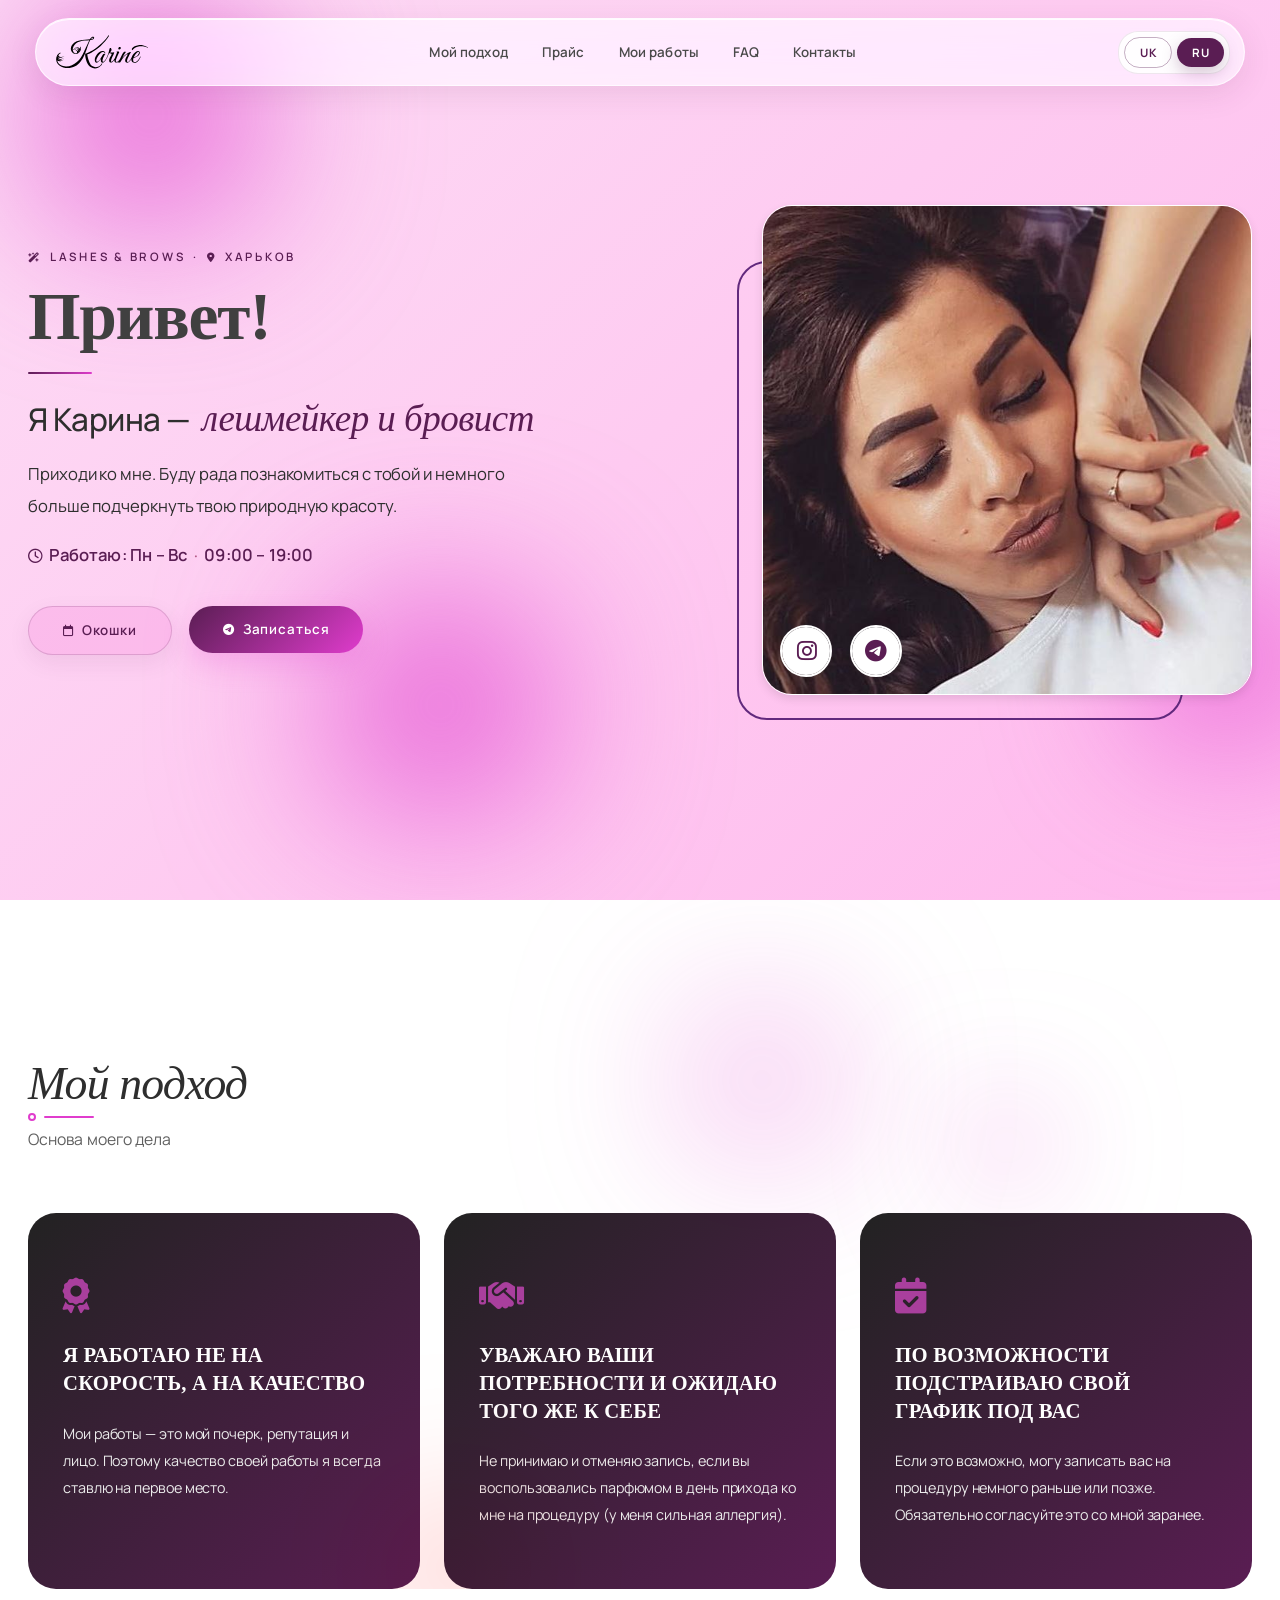
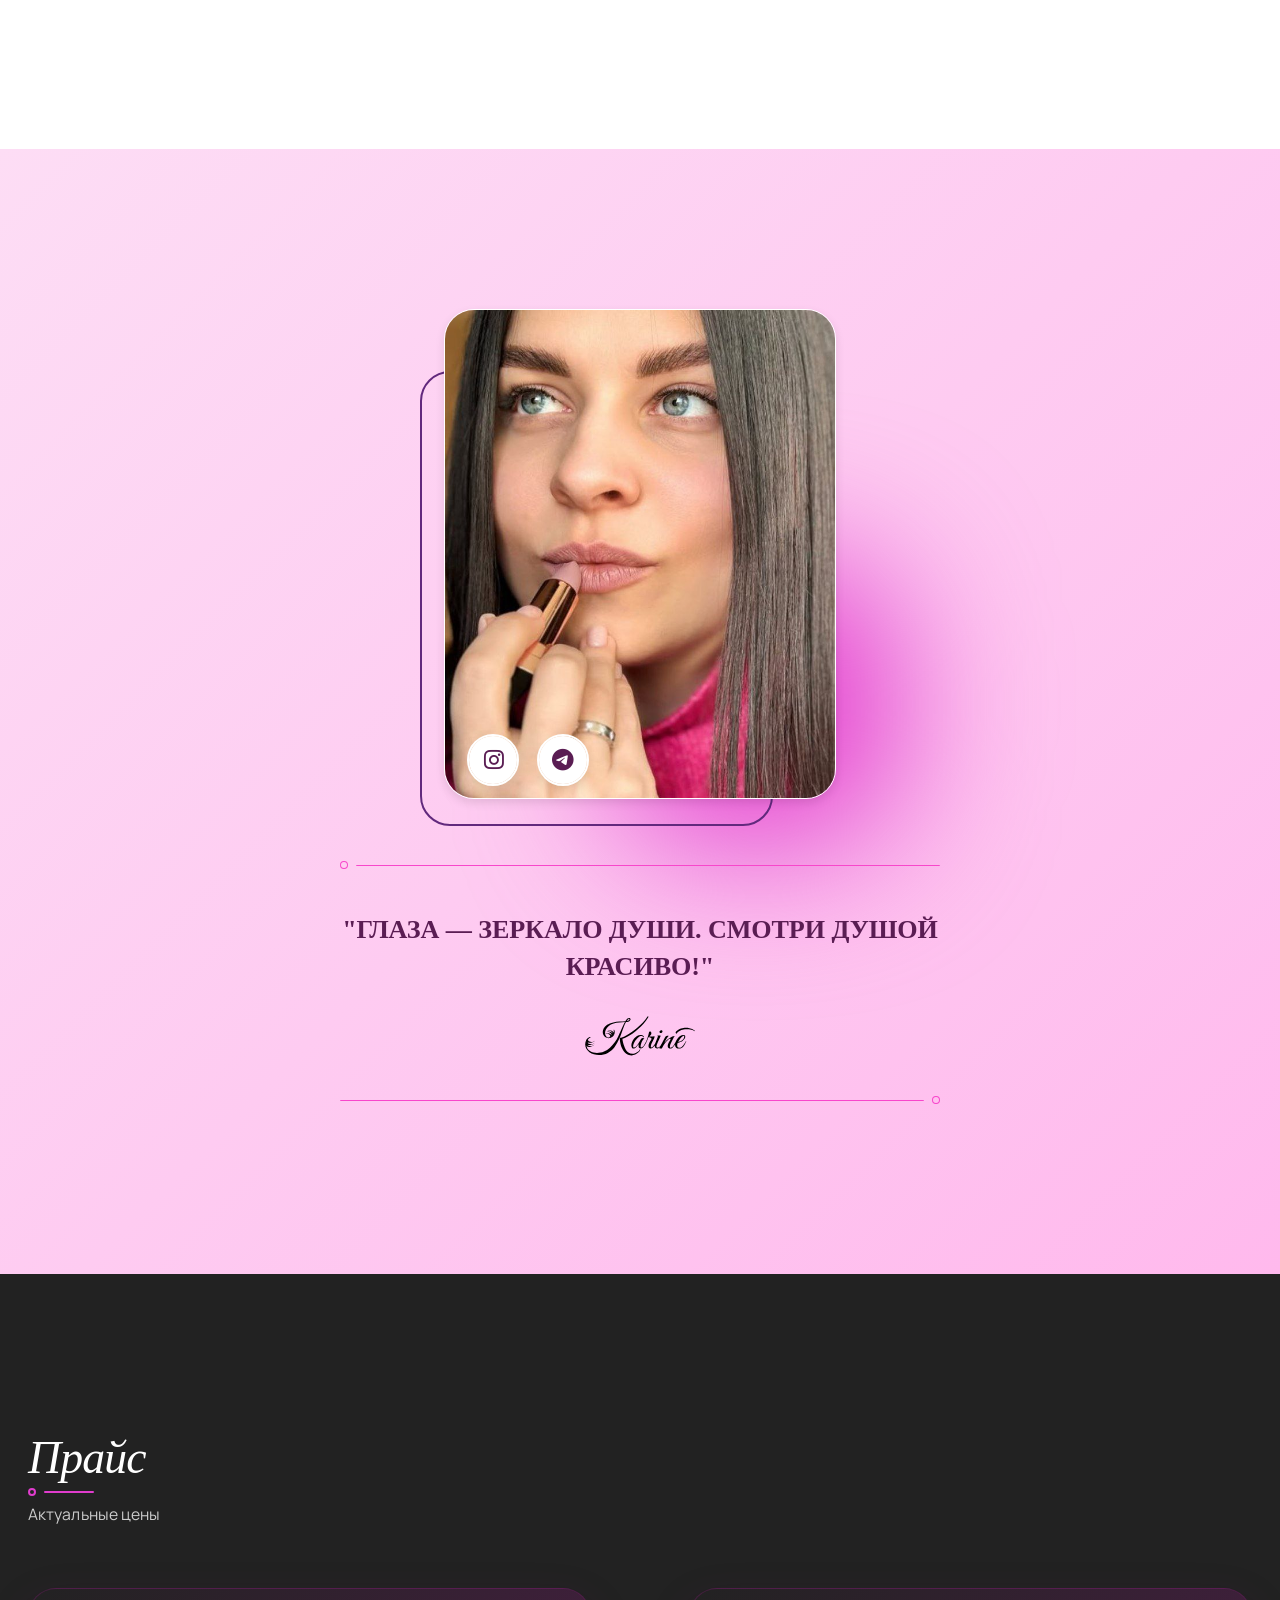
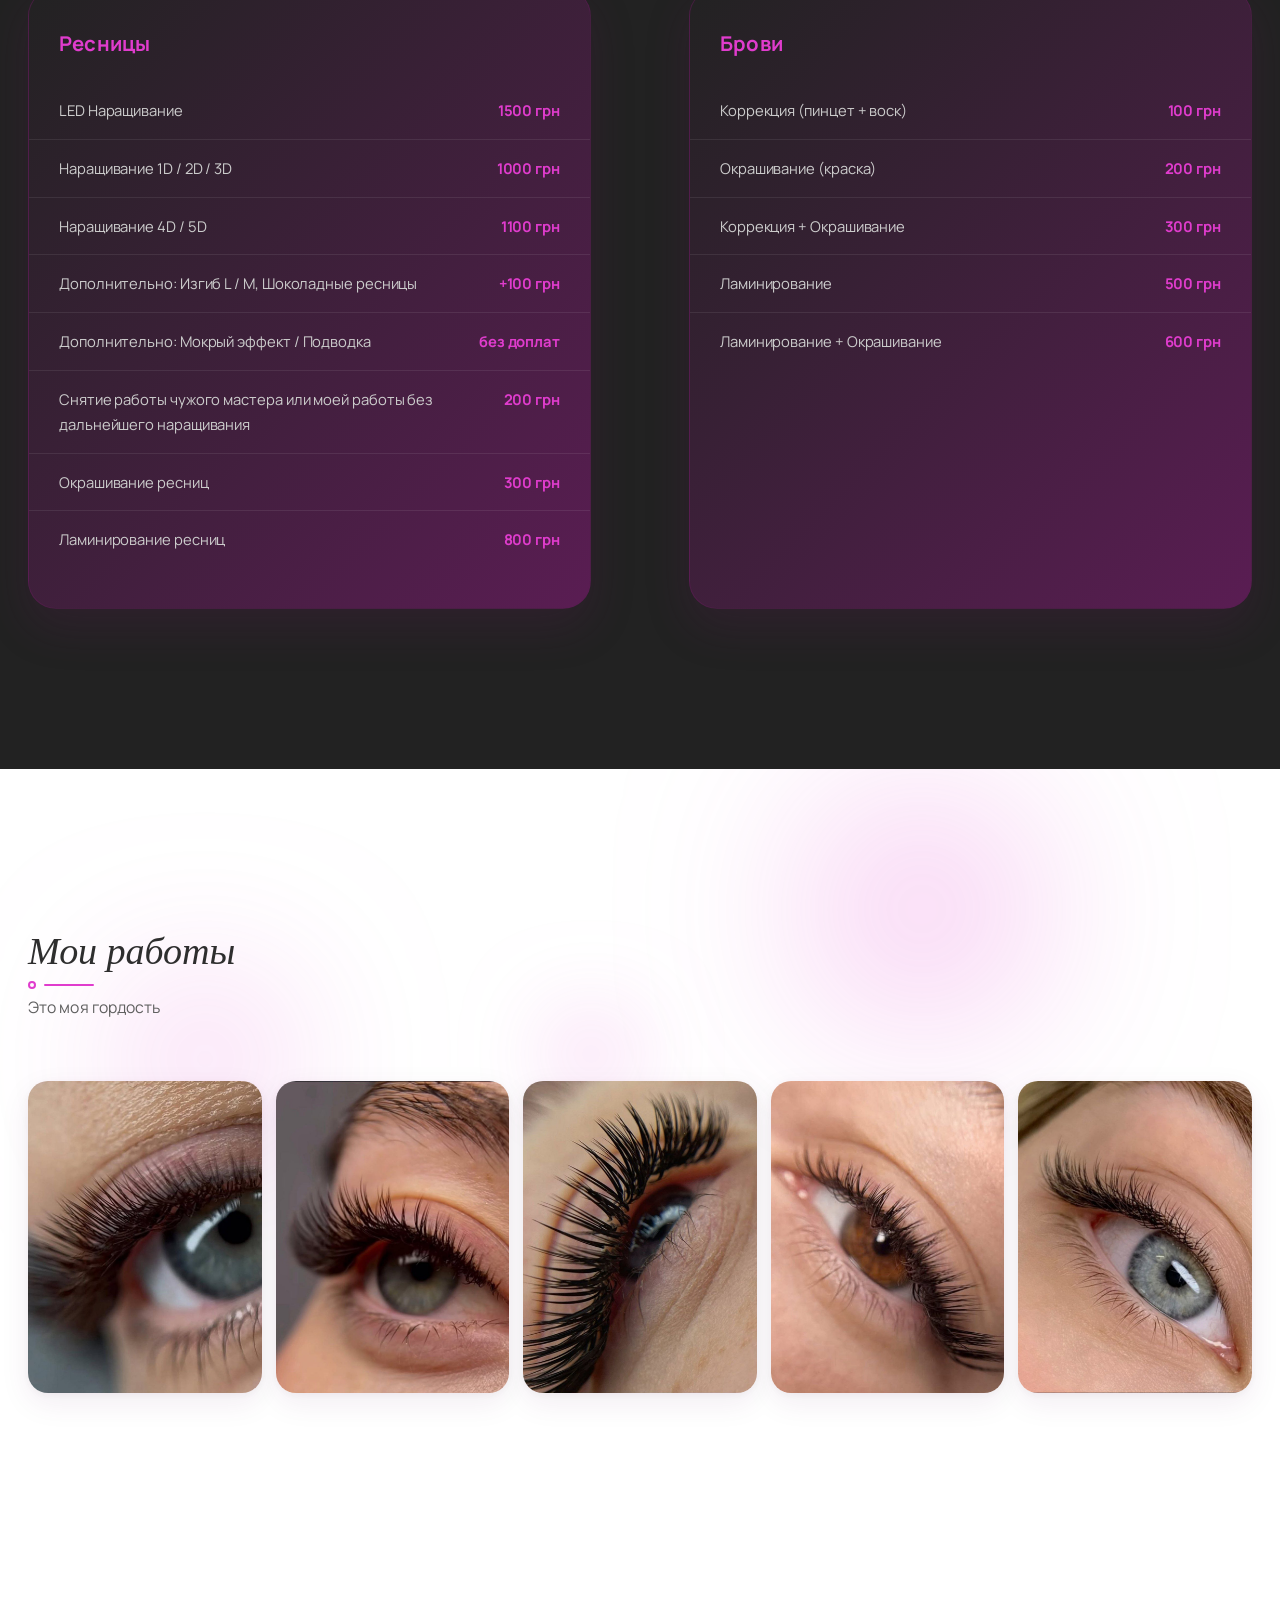
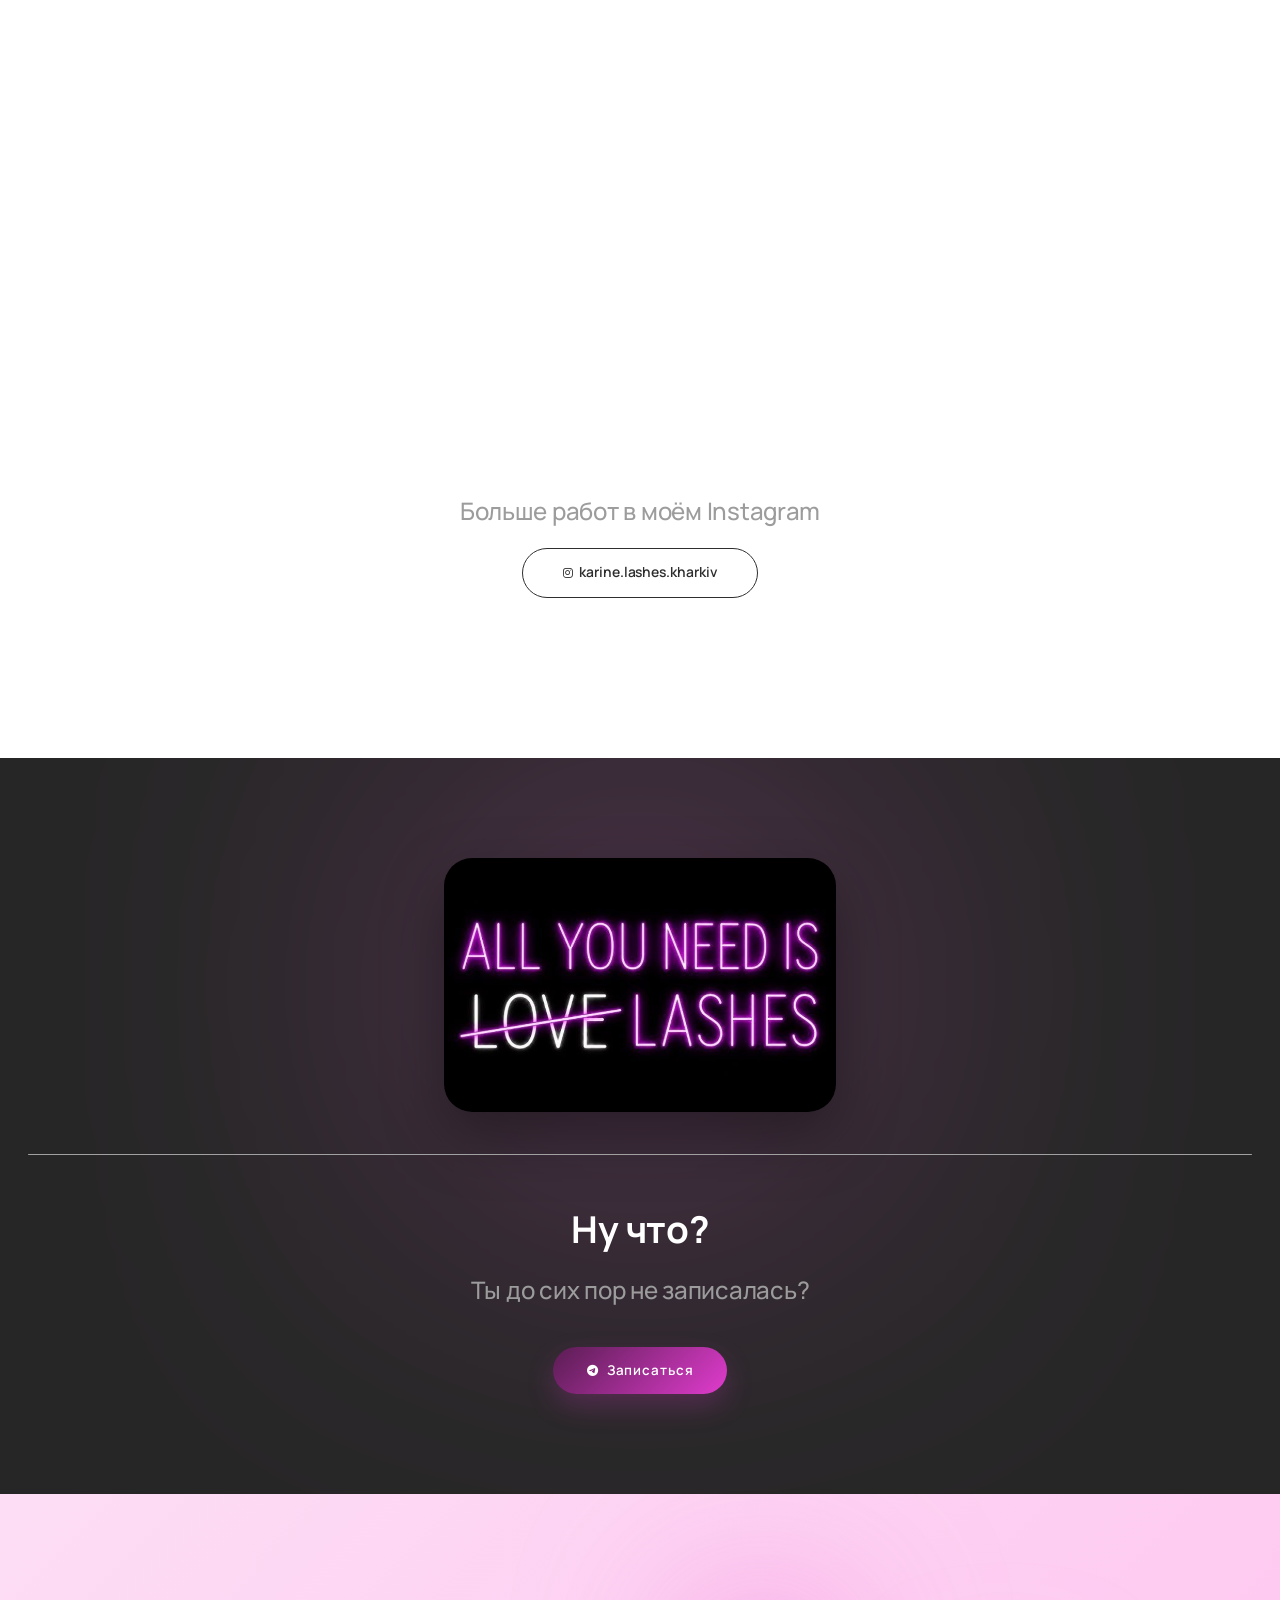
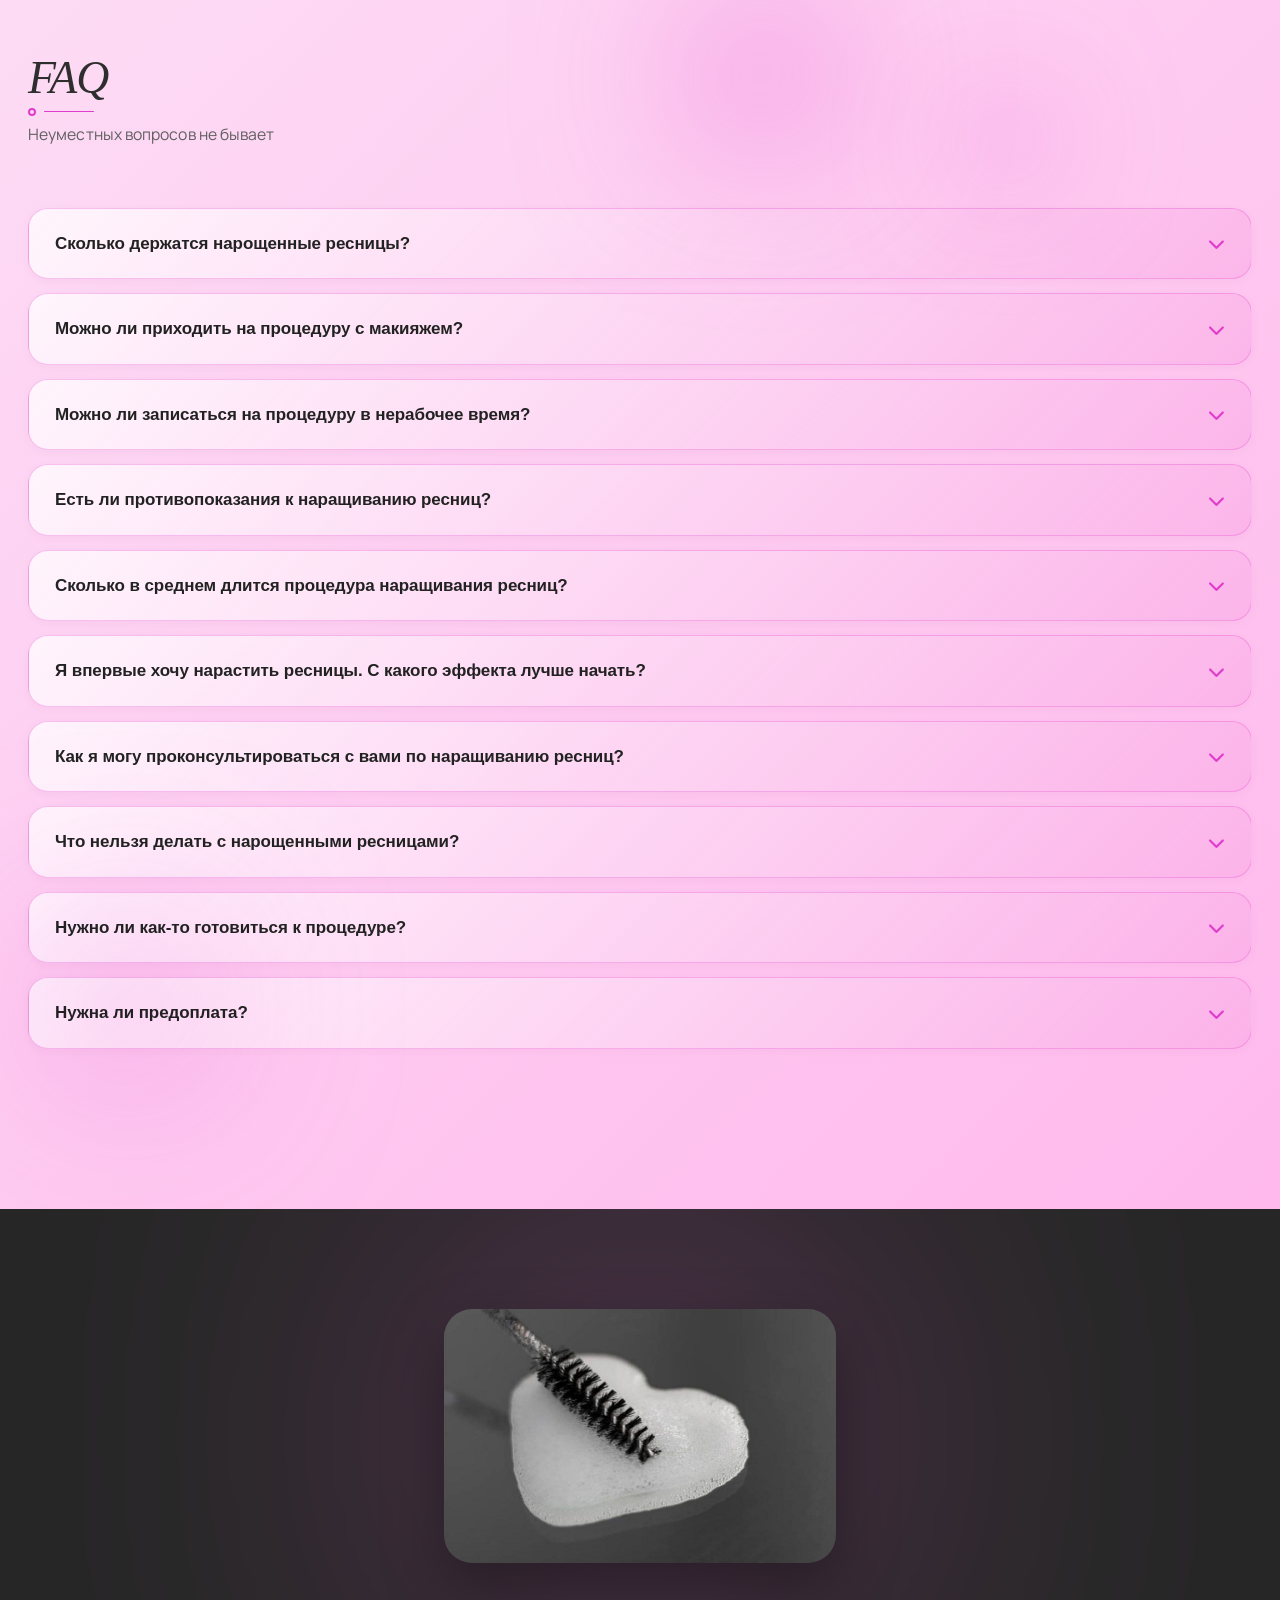
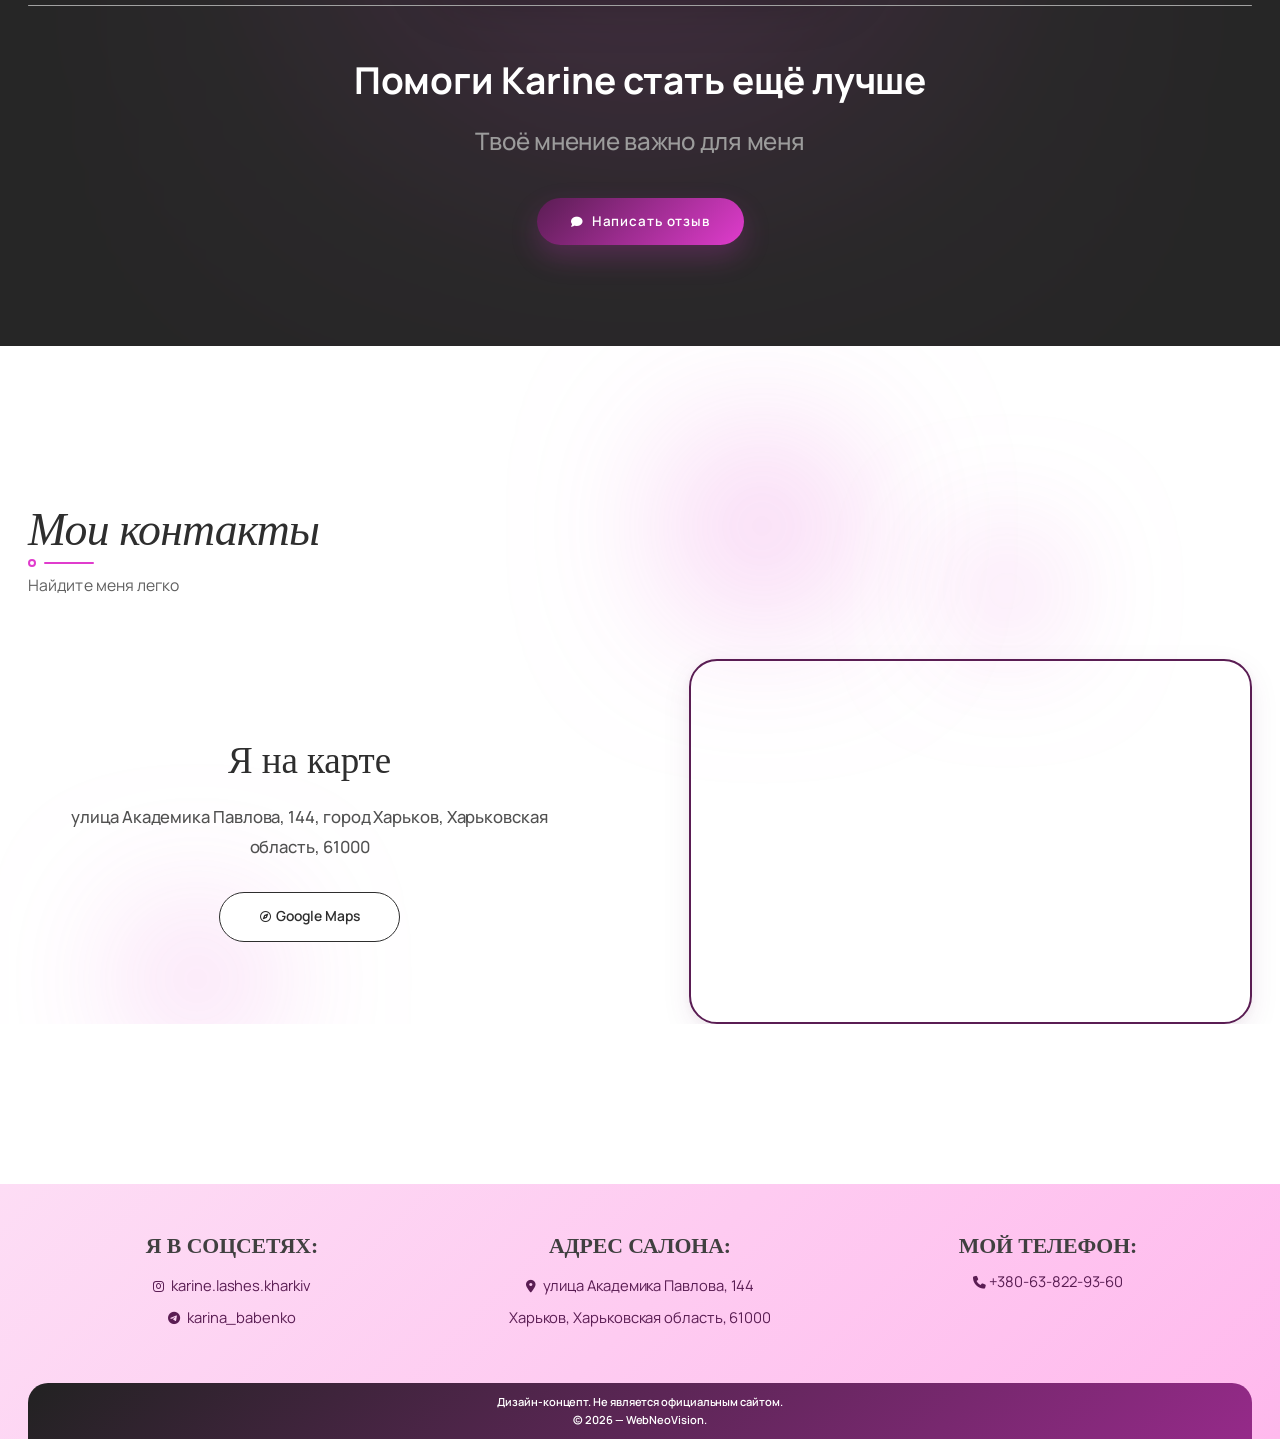
==== index-ru.html @ 15cc05fe "Initial commit" ====
<!DOCTYPE html>
<html lang="ru">
<head>
    <meta charset="utf-8">
    <meta name="viewport" content="width=device-width, initial-scale=1">
    <link rel="stylesheet" type="text/css" href="css/header.css">
    <link rel="stylesheet" type="text/css" href="css/main.css">
    <link rel="stylesheet" type="text/css" href="css/modern.css">
    <link rel="stylesheet" type="text/css" href="https://cdnjs.cloudflare.com/ajax/libs/font-awesome/6.2.1/css/all.min.css">
    <link rel="preconnect" href="https://fonts.googleapis.com">
    <link rel="preconnect" href="https://fonts.gstatic.com" crossorigin>
    <link href="https://fonts.googleapis.com/css2?family=Manrope:wght@200;300;400;500;600;700;800&display=swap" rel="stylesheet">
    <title>Карина | Наращивание ресниц и бровей в г. Харьков</title>
    <style>
        body { opacity: 0; transition: opacity 0.25s ease; }
        body.ready { opacity: 1; }
    </style>
</head>
<body id="top">

    <header class="site-header">
        <div class="site-header__inner">
            <div class="site-header__logo">
                <a href="#top" aria-label="Карина"><img src="img/KarineProz.svg" alt="Karine logo"></a>
            </div>
            <ul class="site-nav">
                <li><a href="#features">Мой подход</a></li>
                <li><a href="#price">Прайс</a></li>
                <li><a href="#works">Мои работы</a></li>
                <li><a href="#faq">FAQ</a></li>
                <li><a href="#contacts">Контакты</a></li>
            </ul>
            <div class="site-header__right">
                <div class="site-lang">
                    <a href="index.html">UK</a>
                    <a href="index-ru.html" class="is-active">RU</a>
                </div>
                <button class="site-burger" aria-label="Меню" aria-expanded="false">
                    <span></span><span></span><span></span>
                </button>
            </div>
        </div>
    </header>

    <nav class="site-drawer" aria-label="Mobile navigation">
    <ul>
        <li><a href="#features">Мой подход</a></li>
        <li><a href="#price">Прайс</a></li>
        <li><a href="#works">Мои работы</a></li>
        <li><a href="#faq">FAQ</a></li>
        <li><a href="#contacts">Контакты</a></li>
    </ul>

    <div class="site-drawer-divider"></div>

    <div class="site-drawer-socials">
        <a href="https://www.instagram.com/karine.lashes.kharkiv/" target="_blank" rel="noopener noreferrer" aria-label="Instagram">
            <i class="fa-brands fa-instagram"></i>
        </a>
        <a href="https://t.me/Vlad_sib" target="_blank" rel="noopener noreferrer" aria-label="Telegram">
            <i class="fa-brands fa-telegram"></i>
        </a>
        <a href="tel:+380638229360" class="footer__phone">
            <i class="fa-solid fa-phone"></i>
        </a>
    </div>
    </nav>

    <div class="site-lang site-lang--drawer">
        <a href="index.html">UK</a>
        <a href="index-ru.html" class="is-active">RU</a>
    </div>

    <section class="intro">
        <div class="container">
            <div class="intro_wrapper reveal">
                <div class="intro_text">
                    <div class="subtitle_badge"></div>
                    <p class="intro_subtitle_parameters"><i class="fa-solid fa-wand-magic-sparkles"></i>Lashes & Brows <span>·</span><i class="fa-solid fa-location-dot"></i> Харьков</p>
                    <h1 class="intro_title_header">Привет!</h1>
                    <div class="hr1_title"></div>
                    <h1 class="intro_title">Я Карина — &nbsp;<span class="profession">лешмейкер и бровист</span></h1>
                    <p class="intro_subtitle">Приходи ко мне. Буду рада познакомиться с тобой и немного больше подчеркнуть твою природную красоту.</p>
                    <p class="intro_subtitle_details"><i class="fa-regular fa-clock"></i> Работаю: Пн – Вс &nbsp;<span>·</span>&nbsp; 09:00 – 19:00</p>
                    <a class="button-windows reveal" href="https://t.me/karine_lashes_kh"><i class="fa-regular fa-calendar"></i> Окошки</a>
                    <a class="button reveal" href="https://t.me/Vlad_sib"><i class="fa-brands fa-telegram"></i> Записаться</a>
                    <div class="subtitle_badge"></div>
                </div>
                <div class="intro_image">
                    <img class="lorry" src="img/portrait.jpg" alt="karine">
                    <a href="https://www.instagram.com/karine.lashes.kharkiv/" class="lightning-badge1" target="_blank" rel="noopener noreferrer" aria-label="Instagram"><i class="fa-brands fa-instagram"></i></a>
                    <a href="https://t.me/Vlad_sib" class="lightning-badge2" target="_blank" rel="noopener noreferrer" aria-label="Telegram"><i class="fa-brands fa-telegram"></i></a>
                </div>
            </div>
        </div>
    </section>

    <section class="intro2" id="features">
        <div class="container">
            <h1 class="my_features">Мой подход</h1>
            <div class="hr_wr"><i class="square-outline"></i><div class="hr1_usual"></div></div>
            <h2 class="my_features_sub">Основа моего дела</h2>
            <div class="features">
                <div class="features__item reveal"><i class="fa-solid fa-award features__icon"></i><h4 class="features__title">Я работаю не на скорость, а на качество</h4><div class="features__text">Мои работы — это мой почерк, репутация и лицо. Поэтому качество своей работы я всегда ставлю на первое место.</div></div>
                <div class="features__item reveal"><i class="fa-solid fa-handshake features__icon"></i><h4 class="features__title">Уважаю ваши потребности и ожидаю того же к себе</h4><div class="features__text">Не принимаю и отменяю запись, если вы воспользовались парфюмом в день прихода ко мне на процедуру (у меня сильная аллергия).</div></div>
                <div class="features__item reveal"><i class="fa-solid fa-calendar-check features__icon"></i><h4 class="features__title">По возможности подстраиваю свой график под вас</h4><div class="features__text">Если это возможно, могу записать вас на процедуру немного раньше или позже. Обязательно согласуйте это со мной заранее.</div></div>
            </div>
        </div>
    </section>

    <section class="marquee-section">
        <div class="container">
            <div class="marquee__author__photo reveal">
                <img src="img/karine2.jpg" alt="karine">
                <a href="https://www.instagram.com/karine.lashes.kharkiv/" class="lightning-badge1" target="_blank" rel="noopener noreferrer" aria-label="Instagram"><i class="fa-brands fa-instagram"></i></a>
                <a href="https://t.me/Vlad_sib" class="lightning-badge2" target="_blank" rel="noopener noreferrer" aria-label="Telegram"><i class="fa-brands fa-telegram"></i></a>
            </div>
        </div>
        <div class="marque-container reveal">
            <div class="hr_wr"><i class="marquee__square-outline"></i><div class="hr1"></div></div>
            <div class="marquee">
                <div class="marquee__text" id="marqueeText">"Глаза — зеркало души. Смотри душой красиво!"</div>
                <div class="marquee__author"><img src="img/KarineProz.svg" alt="logo"></div>
            </div>
            <div class="hr_wr"><div class="hr2"></div><i class="marquee__square-outline"></i></div>
        </div>
    </section>

    <section class="price" id="price">
        <div class="container">
            <h1 class="section-title">Прайс</h1>
            <div class="hr_wr"><i class="square-outline"></i><div class="hr1_usual"></div></div>
            <h2 class="my_features_sub_price">Актуальные цены</h2>
            <div class="price__category_wr">
                <div class="price__category_lashes reveal">
                    <h3 class="price__category-title">Ресницы</h3>
                    <ul class="price__list">
                        <li><span>LED Наращивание</span><span>1500 грн</span></li>
                        <li><span>Наращивание 1D / 2D / 3D</span><span>1000 грн</span></li>
                        <li><span>Наращивание 4D / 5D</span><span>1100 грн</span></li>
                        <li><span>Дополнительно: Изгиб L / M, Шоколадные ресницы</span><span>+100 грн</span></li>
                        <li><span>Дополнительно: Мокрый эффект / Подводка</span><span>без доплат</span></li>
                        <li><span>Снятие работы чужого мастера или моей работы без дальнейшего наращивания</span><span>200 грн</span></li>
                        <li><span>Окрашивание ресниц</span><span>300 грн</span></li>
                        <li><span>Ламинирование ресниц</span><span>800 грн</span></li>
                    </ul>
                </div>
                <div class="price__category_brows reveal">
                    <h3 class="price__category-title">Брови</h3>
                    <ul class="price__list">
                        <li><span>Коррекция (пинцет + воск)</span><span>100 грн</span></li>
                        <li><span>Окрашивание (краска)</span><span>200 грн</span></li>
                        <li><span>Коррекция + Окрашивание</span><span>300 грн</span></li>
                        <li><span>Ламинирование</span><span>500 грн</span></li>
                        <li><span>Ламинирование + Окрашивание</span><span>600 грн</span></li>
                    </ul>
                </div>
            </div>
        </div>
    </section>

    <div class="works" id="works">
        <div class="container">
            <h1 class="my_works">Мои работы</h1>
            <div class="hr_wr"><i class="square-outline"></i><div class="hr1_usual"></div></div>
            <h2 class="my_features_sub">Это моя гордость</h2>
            <div class="works__grid">
                <div class="works__item reveal"><img class="works__photo" src="img/work1.jpg" alt="work"><div class="works__content"><div class="works__title">Шоколадные ресницы</div><div class="sep"></div><div class="works__text">изгиб L</div></div></div>
                <div class="works__item reveal"><img class="works__photo" src="img/work2.jpg" alt="work"><div class="works__content"><div class="works__title">Мокрый эффект</div><div class="sep"></div><div class="works__text">изгиб С</div></div></div>
                <div class="works__item reveal"><img class="works__photo" src="img/work3.jpg" alt="work"><div class="works__content"><div class="works__title">Мокрый эффект</div><div class="sep"></div><div class="works__text">изгиб С</div></div></div>
                <div class="works__item reveal"><img class="works__photo" src="img/work4.jpg" alt="work"><div class="works__content"><div class="works__title">Мокрый эффект</div><div class="sep"></div><div class="works__text">3D, изгиб M</div></div></div>
                <div class="works__item reveal"><img class="works__photo" src="img/work5.jpg" alt="work"><div class="works__content"><div class="works__title">Классические ресницы</div><div class="sep"></div><div class="works__text">3D</div></div></div>
                <div class="works__item reveal"><img class="works__photo" src="img/work6.jpg" alt="work"><div class="works__content"><div class="works__title">Эффект лисички</div><div class="sep"></div><div class="works__text">3D, изгиб С</div></div></div>
                <div class="works__item reveal"><img class="works__photo" src="img/work7.jpg" alt="work"><div class="works__content"><div class="works__title">Ламинированные ресницы</div></div></div>
                <div class="works__item reveal"><img class="works__photo" src="img/work8.jpg" alt="work"><div class="works__content"><div class="works__title">Эффект лисички</div></div></div>
                <div class="works__item reveal"><img class="works__photo" src="img/work9.jpg" alt="work"><div class="works__content"><div class="works__title">Мокрый эффект</div><div class="sep"></div><div class="works__text">изгиб D</div></div></div>
                <div class="works__item reveal"><img class="works__photo" src="img/work10.jpg" alt="work"><div class="works__content"><div class="works__title">Мокрый эффект в тумане</div><div class="sep"></div><div class="works__text">3D, изгиб D</div></div></div>
                <div class="works__item reveal"><img class="works__photo" src="img/work11.jpg" alt="work"><div class="works__content"><div class="works__title">Неизвестное название</div></div></div>
                <div class="works__item reveal"><img class="works__photo" src="img/work12.jpg" alt="work"><div class="works__content"><div class="works__title">Неизвестное название</div></div></div>
                <div class="works__item reveal"><img class="works__photo" src="img/work13.jpg" alt="work"><div class="works__content"><div class="works__title">Шоколадные ресницы</div></div></div>
                <div class="works__item reveal"><img class="works__photo" src="img/work14.jpg" alt="work"><div class="works__content"><div class="works__title">Неизвестное название</div></div></div>
                <div class="works__item reveal"><img class="works__photo" src="img/work15.jpg" alt="work"><div class="works__content"><div class="works__title">Мокрый эффект</div><div class="sep"></div><div class="works__text">изгибы C, L</div></div></div>
            </div>
            <div class="way_to_inst reveal">
                <h3 class="intro_title_download">Больше работ в моём Instagram</h3>
                <a class="inst_special_link" href="https://www.instagram.com/karine.lashes.kharkiv/"><i class="fa-brands fa-instagram"></i>&nbsp; karine.lashes.kharkiv</a>
            </div>
        </div>
    </div>

    <section class="download">
        <div class="container reveal">
            <div class="allyouneed__photo"><img src="img/allyouneed.png" alt="logo"></div>
            <div class="sep"></div>
            <h3 class="intro_title_map_header">Ну что?</h3>
            <h3 class="intro_title_download">Ты до сих пор не записалась?</h3>
            <a class="button reveal" href="https://t.me/Vlad_sib"><i class="fa-brands fa-telegram"></i> Записаться</a>
        </div>
    </section>

    <section class="faq" id="faq">
        <div class="container">
            <h2 class="my_features">FAQ</h2>
            <div class="hr_wr"><i class="square-outline"></i><div class="hr1_usual"></div></div>
            <h2 class="my_features_sub">Неуместных вопросов не бывает</h2>
            <div class="faq__item reveal"><button class="faq__question"><span>Сколько держатся нарощенные ресницы?</span><i class="fa-solid fa-chevron-down"></i></button><div class="faq__answer"><img class="answer_img" src="img/portrait.jpg" alt="karine">В среднем нарощенные ресницы держатся 3–4 недели (при правильном уходе и соблюдении рекомендаций).</div></div>
            <div class="faq__item reveal"><button class="faq__question"><span>Можно ли приходить на процедуру с макияжем?</span><i class="fa-solid fa-chevron-down"></i></button><div class="faq__answer"><img class="answer_img" src="img/portrait.jpg" alt="karine">Желательно приходить без макияжа глаз — это сократит время процедуры и обеспечит лучший результат.</div></div>
            <div class="faq__item reveal"><button class="faq__question"><span>Можно ли записаться на процедуру в нерабочее время?</span><i class="fa-solid fa-chevron-down"></i></button><div class="faq__answer"><img class="answer_img" src="img/portrait.jpg" alt="karine">Да, иногда я могу подстроить свой график под вас. Этот момент обязательно согласовывается заранее.</div></div>
            <div class="faq__item reveal"><button class="faq__question"><span>Есть ли противопоказания к наращиванию ресниц?</span><i class="fa-solid fa-chevron-down"></i></button><div class="faq__answer"><img class="answer_img" src="img/portrait.jpg" alt="karine">Противопоказаниями являются аллергия на материалы, воспалительные заболевания глаз, а также недавно перенесённые офтальмологические процедуры.</div></div>
            <div class="faq__item reveal"><button class="faq__question"><span>Сколько в среднем длится процедура наращивания ресниц?</span><i class="fa-solid fa-chevron-down"></i></button><div class="faq__answer"><img class="answer_img" src="img/portrait.jpg" alt="karine">Всё зависит от густоты ваших ресниц и выбранного эффекта. В среднем процедура длится от 3 до 3,5 часов.</div></div>
            <div class="faq__item reveal"><button class="faq__question"><span>Я впервые хочу нарастить ресницы. С какого эффекта лучше начать?</span><i class="fa-solid fa-chevron-down"></i></button><div class="faq__answer"><img class="answer_img" src="img/portrait.jpg" alt="karine">Рекомендую начать с эффекта 1–2D. Позже, по желанию, можно перейти к более выразительным объёмам.</div></div>
            <div class="faq__item reveal"><button class="faq__question"><span>Как я могу проконсультироваться с вами по наращиванию ресниц?</span><i class="fa-solid fa-chevron-down"></i></button><div class="faq__answer"><img class="answer_img" src="img/portrait.jpg" alt="karine">Вы можете написать мне в Telegram или Instagram, и я отвечу на все ваши вопросы.</div></div>
            <div class="faq__item reveal"><button class="faq__question"><span>Что нельзя делать с нарощенными ресницами?</span><i class="fa-solid fa-chevron-down"></i></button><div class="faq__answer"><img class="answer_img" src="img/portrait.jpg" alt="karine">Не рекомендуется сильно тереть глаза, использовать жирные косметические средства в зоне век, спать лицом в подушку и механически повреждать ресницы. Также важно соблюдать рекомендации по уходу после процедуры.</div></div>
            <div class="faq__item reveal"><button class="faq__question"><span>Нужно ли как-то готовиться к процедуре?</span><i class="fa-solid fa-chevron-down"></i></button><div class="faq__answer"><img class="answer_img" src="img/portrait.jpg" alt="karine">Специальной подготовки не требуется, но для лучшего результата рекомендую прийти без макияжа глаз, не использовать жирные кремы и масла в зоне век в день процедуры, а также за сутки до наращивания избегать сауны, бани и процедур с сильным распариванием лица.</div></div>
            <div class="faq__item reveal"><button class="faq__question"><span>Нужна ли предоплата?</span><i class="fa-solid fa-chevron-down"></i></button><div class="faq__answer"><img class="answer_img" src="img/portrait.jpg" alt="karine">Да, для подтверждения записи необходимо внести предоплату. Это помогает забронировать выбранное время. Размер и способ обсуждаются при записи.</div></div>
        </div>
    </section>

    <section class="download">
        <div class="container reveal">
            <div class="allyouneed__photo"><img src="img/heart.jpg" alt="logo"></div>
            <div class="sep"></div>
            <h3 class="intro_title_map_header">Помоги Karine стать ещё лучше</h3>
            <h3 class="intro_title_download">Твоё мнение важно для меня</h3>
            <a class="button reveal" href="https://tally.so/r/lb12oX"><i class="fa-solid fa-comment"></i> Написать отзыв</a>
        </div>
    </section>

    <section class="contacts" id="contacts">
        <div class="container">
            <h1 class="my_features">Мои контакты</h1>
            <div class="hr_wr"><i class="square-outline"></i><div class="hr1_usual"></div></div>
            <h2 class="my_features_sub">Найдите меня легко</h2>
            <div class="intro_wrapper_cont reveal">
                <div class="text reveal">
                    <h1 class="intro_title_map">Я на карте</h1>
                    <p class="intro_subtitle_map">улица Академика Павлова, 144, город Харьков, Харьковская область, 61000</p>
                    <!--<a class="button reveal" href="https://www.google.com.ua/maps/place/%D1%83%D0%BB.+%D0%90%D0%BA%D0%B0%D0%B4%D0%B5%D0%BC%D0%B8%D0%BA%D0%B0+%D0%9F%D0%B0%D0%B2%D0%BB%D0%BE%D0%B2%D0%B0,+144"><i class="fa-solid fa-compass"></i> Google Maps</a>-->
                    <a class="inst_special_link" href="https://www.instagram.com/karine.lashes.kharkiv/"><i class="fa-solid fa-compass"></i>&nbsp; Google Maps</a>
                </div>
                <div class="on_map">
                    <div class="map-wrapper">
                        <iframe src="https://www.google.com/maps/embed?pb=!1m18!1m12!1m3!1d683.7604605619837!2d36.333541860157126!3d50.02101930261034!2m3!1f0!2f0!3f0!3m2!1i1024!2i768!4f13.1!3m3!1m2!1s0x4127a76193bed8bb%3A0xb29454bad3708ae6!2z0YPQuy4g0JDQutCw0LTQtdC80LjQutCwINCf0LDQstC70L7QstCwLCAxNDQsINCl0LDRgNGM0LrQvtCyLCDQpdCw0YDRjNC60L7QstGB0LrQsNGPINC-0LHQu9Cw0YHRgtGMLCA2MTAwMA!5e1!3m2!1sru!2sua!4v1783696948279!5m2!1sru!2sua" width="600" height="450" style="border:0;" allowfullscreen loading="lazy" referrerpolicy="strict-origin-when-cross-origin"></iframe>
                    </div>
                </div>
            </div>
        </div>
    </section>

    <footer class="footer">
        <div class="container">
            <div class="footer__inner">
                <div class="footer__block reveal">
                    <h4 class="footer__title">Я в соцсетях:</h4>
                    <div class="footer__address">
                        <div><a href="https://www.instagram.com/karine.lashes.kharkiv/"><i class="fa-brands fa-instagram"></i> karine.lashes.kharkiv</a></div>
                        <div><a href="https://t.me/Vlad_sib"><i class="fa-brands fa-telegram"></i> karina_babenko</a></div>
                    </div>
                </div>
                <div class="footer__block reveal">
                    <h4 class="footer__title">Адрес салона:</h4>
                    <div class="footer__address">
                        <a href="https://www.google.com.ua/maps/place/%D1%83%D0%BB.+%D0%90%D0%BA%D0%B0%D0%B4%D0%B5%D0%BC%D0%B8%D0%BA%D0%B0+%D0%9F%D0%B0%D0%B2%D0%BB%D0%BE%D0%B2%D0%B0,+144">
                            <div><i class="fa-solid fa-location-dot"></i> улица Академика Павлова, 144</div>
                            <div>Харьков, Харьковская область, 61000</div>
                        </a>
                    </div>
                </div>
                <div class="footer__block reveal">
                    <h4 class="footer__title">Мой телефон:</h4>
                    <div class="footer__text"><a href="tel:+380638229360" class="footer__phone"><i class="fa-solid fa-phone"></i> +380-63-822-93-60</a></div>
                </div>
            </div>
        </div>

        <div class="copyright">
            <div class="container">
                <div class="copyright__inner">
                    <div class="copyright__text">
                        Дизайн-концепт. Не является официальным сайтом.
                    </div> 
                    <div class="copyright__text">
                        © 2026 — WebNeoVision.
                    </div>
                </div>
            </div>
        </div>
    </footer>

    <button id="scrollTopBtn" aria-label="Наверх"><i class="fa-solid fa-chevron-up"></i></button>

    <script src="js/header.js"></script>
    <script>
        const scrollTopBtn = document.getElementById('scrollTopBtn');
        window.addEventListener('scroll', () => {
            const p = (window.scrollY / (document.documentElement.scrollHeight - document.documentElement.clientHeight)) * 100;
            if (p > 92) scrollTopBtn.classList.add('show'); else scrollTopBtn.classList.remove('show');
        });
        scrollTopBtn.addEventListener('click', () => window.scrollTo({ top: 0, behavior: 'smooth' }));
    </script>
    <script>
        document.querySelectorAll('.faq__question').forEach(button => {
            button.addEventListener('click', () => {
                const current = button.closest('.faq__item');
                document.querySelectorAll('.faq__item').forEach(item => { if (item !== current) item.classList.remove('active'); });
                current.classList.toggle('active');
            });
        });
    </script>
    <script>
        if ('scrollRestoration' in history) history.scrollRestoration = 'manual';
        window.addEventListener('load', () => {
            requestAnimationFrame(() => { requestAnimationFrame(() => { document.body.classList.add('ready'); }); });
        });
    </script>
    <script>
        const revealObserver = new IntersectionObserver((entries) => {
            entries.forEach(entry => {
                if (entry.isIntersecting) { entry.target.classList.add('is-visible'); revealObserver.unobserve(entry.target); }
            });
        }, { threshold: 0.15 });
        document.querySelectorAll('.reveal').forEach(el => revealObserver.observe(el));
    </script>
</body>
</html>
---- css/header.css ----
/* ==================== MODERN GLASSMORPHISM HEADER ==================== */
/* Neutralise old header styles */
.header { background: transparent !important; display: block !important; }
.header .container { padding: 0 !important; max-width: none !important; }

.site-header {
    position: fixed;
    top: 25px;
    left: 0;
    right: 0;
    z-index: 9999;
    display: flex;
    justify-content: center;
    pointer-events: none;
    padding: 0 20px;
}

.site-header__inner {
    pointer-events: auto;
    width: 100%;
    max-width: 1210px; /* container 1250 - 2*20 padding */
    height: 68px;
    padding: 0 22px;
    display: grid;
    grid-template-columns: 1fr auto 1fr;
    align-items: center;
    gap: 0px;
    border-radius: 22px;
    /*background: rgba(255, 255, 255, 0.18);*/
    backdrop-filter: blur(18px) saturate(160%);
    -webkit-backdrop-filter: blur(18px) saturate(160%);
    /*border: 1px solid rgba(255, 255, 255, 0.35);
    box-shadow:
        0 10px 30px rgba(90, 29, 83, 0.10),
        inset 0 1px 0 rgba(255, 255, 255, 0.5);
    transition: background 0.3s ease, box-shadow 0.3s ease, border-color 0.3s ease;*/
    background: rgba(255, 255, 255, 0.55);
    border-color: rgba(255, 255, 255, 0.6);
    box-shadow:
        0 14px 40px rgba(90, 29, 83, 0.14),
        inset 0 1px 0 rgba(255, 255, 255, 0.7);
}

/*.site-header.is-scrolled .site-header__inner {
    background: rgba(255, 255, 255, 0.55);
    border-color: rgba(255, 255, 255, 0.6);
    box-shadow:
        0 14px 40px rgba(90, 29, 83, 0.14),
        inset 0 1px 0 rgba(255, 255, 255, 0.7);
}*/

/* Left: logo */
.site-header__logo { display: flex; align-items: center; }
.site-header__logo a { display: inline-flex; }
.site-header__logo img { width: 92px; height: auto; display: block; }

/* Center: nav */
.site-nav {
    list-style: none;
    margin: 0;
    padding: 0;
    display: flex;
    align-items: center;
    gap: 6px;
}
.site-nav li a {
    display: inline-block;
    text-decoration: none;
    color: #464646;
    font-weight: 700;
    font-size: 15px;
    padding: 8px 14px;
    border-radius: 12px;
    transition: color 0.25s ease, background 0.25s ease;
}
.site-nav li a:hover,
.site-nav li a:focus { color: #e03ccd; background: rgba(255, 255, 255, 0.5); }

/* Right: language switch */
.site-header__right {
    display: flex;
    justify-content: flex-end;
    align-items: center;
}
.site-lang {
    display: inline-flex;
    align-items: center;
    padding: 8px;
    border-radius: 20px;
    background: rgba(255, 255, 255, 0.75);
    border: 1px solid rgba(255, 255, 255, 0.35);
    backdrop-filter: blur(8px);
    -webkit-backdrop-filter: blur(8px);
    gap: 8px;
}
.site-lang a {
    font-size: 13px;
    font-weight: 700;
    color: #923e88;
    padding: 6px 16px;
    border-radius: 999px;
    text-decoration: none;
    transition: background 0.25s ease, color 0.25s ease;
}
.site-lang a.is-active {
    background: #5a1d53;
    color: #ffffff;
}

.site-lang a:not(.is-active) { 
    border: 1px solid #5a1d53;
    color: #5a1d53;
}

.site-lang a:not(.is-active):hover { 
    color: #ffffff;
    background: #5a1d53; 
}

/* Hamburger */
.site-burger {
    display: none;
    width: 42px;
    height: 42px;
    border: none;
    background: rgba(255, 255, 255, 0.4);
    border-radius: 12px;
    cursor: pointer;
    position: relative;
    padding: 0;
    transition: background 0.25s ease;
}
.site-burger:hover { background: rgba(255, 255, 255, 0.65); }
.site-burger span {
    position: absolute;
    left: 50%;
    top: 50%;
    width: 20px;
    height: 2px;
    background: #5a1d53;
    border-radius: 2px;
    transform: translate(-50%, -50%);
    transition: transform 0.3s ease, opacity 0.2s ease, top 0.3s ease;
}
.site-burger span:nth-child(1) { transform: translate(-50%, -8px); }
.site-burger span:nth-child(3) { transform: translate(-50%, 6px); }
.site-burger.is-open span:nth-child(1) { transform: translate(-50%, -50%) rotate(45deg); }
.site-burger.is-open span:nth-child(2) { opacity: 0; }
.site-burger.is-open span:nth-child(3) { transform: translate(-50%, -50%) rotate(-45deg); }

/* Push page content below fixed header */
.intro { padding-top: 100px !important; margin-top: 0 !important; }

/* Mobile drawer */
.site-drawer {
    position: fixed;
    top: 100px;
    left: 20px;
    right: 20px;
    max-width: 1210px;
    margin: 0 auto;
    z-index: 9998;
    padding: 20px;
    border-radius: 22px;
    background: rgba(255, 255, 255, 0.75);
    backdrop-filter: blur(22px) saturate(170%);
    -webkit-backdrop-filter: blur(250px) saturate(170%);
    border: 1px solid rgba(255, 255, 255, 0.5);
    box-shadow: 0 20px 50px rgba(90, 29, 83, 0.18);
    opacity: 0;
    transform: translateY(-12px) scale(0.98);
    pointer-events: none;
    transition: opacity 0.28s ease, transform 0.28s ease;
    display: none;
}
.site-drawer.is-open {
    opacity: 1;
    transform: translateY(0) scale(1);
    pointer-events: auto;
}
.site-drawer ul {
    list-style: none;
    margin: 0;
    padding: 0;
    display: flex;
    flex-direction: column;
    gap: 4px;
}
.site-drawer li a {
    display: block;
    text-align: center;
    padding: 14px 12px;
    color: #464646;
    font-weight: 700;
    font-size: 17px;
    text-decoration: none;
    border-radius: 12px;
    transition: background 0.25s ease, color 0.25s ease;
}
.site-drawer li a:hover { color: #e03ccd; background: rgba(255, 255, 255, 0.5); }

.site-lang--drawer {
    display: none;
    position: fixed;
    bottom: calc(30px + env(safe-area-inset-bottom));
    left: 50%;
    transform: translateX(-50%);
    width: 25%;
    justify-content: center;
    z-index: 9998;
    opacity: 0;
    pointer-events: none;
    transition: opacity 0.28s ease;
}

.site-lang--drawer.is-open {
    opacity: 1;
    pointer-events: auto;
}

.site-drawer-divider {
    width: 100%;
    height: 1px;
    margin: 20px 0 20px;
    background: linear-gradient(
        90deg,
        transparent 0%,
        rgba(90, 29, 83, 0.25) 50%,
        transparent 100%
    );
}

.site-drawer-socials {
    display: flex;
    justify-content: center;
    align-items: center;
    gap: 16px;
}

.site-drawer-socials a {
    display: flex;
    align-items: center;
    justify-content: center;
    width: 44px;
    height: 44px;
    border-radius: 999px;
    background: rgb(255 255 255 / 75%);
    color: #5a1d53;
    font-size: 19px;
    transition: background 0.25s ease, transform 0.25s ease, color 0.25s ease;
    box-shadow: 0 14px 40px rgba(90, 29, 83, 0.14), inset 0 1px 0 rgba(255, 255, 255, 0.7);
    border: 1px solid #5a1d53;
}

.site-drawer-socials a:hover {
    /*background: #f9aae5;*/
    color: #5a1d53;
    transform: translateY(-2px);
}

@media (max-width: 900px) {
    .site-nav { display: none; }
    .site-header__inner { grid-template-columns: 1fr auto auto; height: 60px; padding: 0 14px; }
    .site-burger { display: block; }
    .site-drawer { display: block; }
    .site-header__logo img { width: 78px; }
    .site-header__right .site-lang {
        display: none;
    }
    .site-lang a { padding: 5px 10px; font-size: 12px; }
    .site-lang--drawer {
        display: flex;
        width: 110px;
    }
}

@media (max-width: 1125px) and (min-width: 901px) {
    .site-nav { gap: 2px; }
    .site-nav li a { padding: 8px 10px; font-size: 14px; }
}
---- css/main.css ----
/* ==================== БАЗОВІ СТИЛІ ==================== */
*, *::before, *::after {
    box-sizing: border-box;
}

html {
    scroll-behavior: smooth;
}

body {
    margin: 0;
    font-family: 'Manrope', sans-serif;
    font-size: 16px;
    font-size-adjust: 0.5;
    overflow-x: hidden;
    color: #404040;
}

h1, h2, h3, h4, h5, h6, p {
    margin: 0;
}

a {
    text-decoration: none;
    color: #5a1d53;
}

.container {
    max-width: 1250px;
    width: 100%;
    margin: 0 auto;
    padding: 0 20px;
}


/* ==================== HEADER ==================== */
.header {
    top: 0;
    left: 0;
    width: 100%;
    background: #fdddf5;
    display: flex;
}

.header_wrapper {
    height: 100px;
    display: flex;
    align-items: center;
    justify-content: space-between;
    width: 100%;
}

.logo {
    display: flex;
    align-items: center;
    gap: 12px;
    position: relative;
    z-index: 9999999999999;
}

.logo-holiday {
    position: absolute;
    right: 0px;
    bottom: 10px;
    width: 24px;
    height: 24px;
    pointer-events: none;
    opacity: 1;
    z-index: 2;
    transform: translate(50%, 50%);
}

.logo-holiday img {
    width: 100%;
    height: 100%;
    object-fit: contain;
}

.logo_img {
    width: 110px;
    height: auto;
}

.logo_link {
    text-decoration: none;
    font-weight: 700;
    font-size: 16px;
    color: #2e2e2e;
}

.logo2 {
    display: flex;
    justify-content: center;
    margin-bottom: 60px;
}

.logo_img2 {
    width: 200px;
}

.logo_link2 {
    font-size: 16px;
    color: #464646;
}

.ham {
    height: 21px;
    width: 40px;
    position: absolute;
    right: 4%;
    top: 29px;
    z-index: 5;
    cursor: pointer;
    display: none;
}

.ham span {
    display: block;
    width: 100%;
    height: 2.5px;
    background: #5a1d53;
    border-radius: 5px;
    transition: 0.35s;
    transition-property: transform, opacity;
}

.ham span:nth-child(2) {
    margin: 7px 0px;
}

.nav {
    list-style: none;
}

.nav li {
    display: inline-block;
}

.nav li a {
    text-decoration: none;
    color: #464646;
    margin-left: 25px;
    font-weight: 700;
    font-size: 16px;
    transition: 0.3s ease;
}

.nav li:not(:last-child) a:hover,
.nav li:not(:last-child) a:focus {
    color: #e03ccd;
}

.vert {
    margin-left: 35px;
    font-size: 16px;
    font-weight: 700;
    color: #464646;
}

.social-icon {
    display: inline-flex;
    align-items: center;
    justify-content: center;
    width: 48px;
    height: 48px;
    margin-left: 20px;
    border: 1.5px solid #923e88;
    border-radius: 25px;
    font-size: 25px;
    transition: 0.3s;
}

.social-icon:hover {
    color: #fff;
}

.social-icon i {
    font-size: 26px;
    color: #923e88;
}

.nav li.btn a {
    color: #fff;
    background: #444ecd;
    border-radius: 5px;
    padding: 10px 32px;
}

.nav li.btn:hover a {
    color: #fff;
    background: #444ecd;
    transition: 0.3s;
}

.login {
    opacity: 0;
    display: none;
}


/* ==================== INTRO ==================== */
.intro {
    min-height: 100vh;
    height: 100%;
    display: flex;
    align-items: center;
    /*background-color: #fdddf5;*/
    background: linear-gradient(135deg, #fdddf5 0%, #ffb9ed 100%);
    padding-top: 80px;
    padding-bottom: 100px;
    margin-top: -60px;
}

.intro_wrapper {
    width: 100%;
    display: flex;
    align-items: center;
    justify-content: space-between;
    gap: 0px;
    position: relative;
}

.intro_wrapper::before {
    content: "";
    position: absolute;
    width: 150px;
    height: 150px;
    border-radius: 30%;
    background: #e03ccd;
    filter: blur(60px);
    bottom: 350px;
    left: 1%;
    transform: translateX(-50%);
    z-index: -1;
}

.intro_wrapper::after {
    content: "";
    position: absolute;
    width: 150px;
    height: 150px;
    border-radius: 30%;
    background: #e03ccd;
    filter: blur(60px);
    bottom: 580px;
    right: 45%;
    transform: translateX(-50%);
    z-index: -1;
}

.intro_text {
    max-width: 600px;
}

.intro_title_header {
    font-size: 55px;
    font-weight: 600;
    margin-bottom: 10px;
    max-width: 900px;
    width: 100%;
    display: flex;
    font-family: "EB Garamond", serif;
}

.intro_title_header2 {
    font-size: 46px;
    font-weight: 700;
    margin-bottom: 10px;
    max-width: 900px;
    width: 100%;
    display: flex;
    justify-content: center;
}

.hr1_title {
    width: 80px;
    height: 3px;
    background: linear-gradient(135deg, #5a1d53 0%, #e03ccd 100%);
    margin-top: 20px;
    margin-bottom: 20px;
    border-radius: 6px;
}

.hr1 {
    height: 2px;
    background: none;
    border-bottom: 1.5px solid #f846cb;
    margin-top: 40px;
    margin-bottom: 40px;
    display: flex;
    width: 100%;
    border-radius: 5px;
}

.hr2 {
    height: 2px;
    background: none;
    border-bottom: 1.5px solid #f846cb;
    margin-top: 0px;
    margin-bottom: 0px;
    display: flex;
    width: 100%;
    border-radius: 5px;
}

.intro_title {
    font-size: 32px;
    font-weight: 500;
    margin-bottom: 15px;
    line-height: 1.2;
    color: #2e2e2e;
    max-width: 900px;
    width: 100%;
    display: flex;
}

.profession {
    color: #5a1d53;
    font-family: "EB Garamond", serif;
    font-style: italic;
    font-size: 30px;
}

.subtitle_badge {
    padding: 0px 0px;
    border-radius: 15px;
    gap: 20px;
}

.intro_subtitle {
    font-size: 18px;
    color: #2e2e2e;
    line-height: 1.85em;
    margin-bottom: 20px;
    max-width: 550px;
}

.intro_subtitle i {
    margin-right: 6px;
    color: dimgrey;
}

.intro_subtitle i + i {
    margin-left: 12px;
}

.intro_subtitle_parameters{
    display:inline-flex;
    align-items:center;
    gap:8px;

    /*padding:10px 22px;*/

    /*background:#fdddf5;*/
    /*border:1px solid rgba(190,110,160,.25);*/

    border-radius:999px;

    font-size:14px;
    font-weight:600;
    letter-spacing:0.18em;
    text-transform:uppercase;

    color:#5a1d53;
    margin-bottom: 20px;
    /*box-shadow:0 8px 18px rgba(0,0,0,.06);*/
}

.intro_subtitle_details span{
    color:#b45b89;
    font-size:16px;
}

.intro_subtitle_details {
    font-size: 16px;
    margin-bottom: 20px;
    max-width: 550px;
    margin-top: 20px;
    color: #5a1d53;
    /*font-weight: bold;*/
    font-weight: 600;
}

.intro_subtitle_details:last-child {
    margin-bottom: 0px;
}

.intro_subtitle_details i {
    margin-right: 4px;
    color: #5a1d53;
    font-size: 18px;
}

.button-windows {
    display: inline-block;
    vertical-align: top;
    font-size: 15px;
    color: #5a1d53;
    font-weight: 600;
    text-decoration: none;
    padding: 13px 40px;
    border-radius: 25px;
    background: #f9aae5;
    text-align: center;
    height: 50px;
    margin-top: 20px;
    margin-bottom: 0px;
    margin-right: 15px;
    letter-spacing: 1.2px;
    transition: background 0.3s linear;
}

.button-windows:hover {
    background: #5a1d53;
    color: #fff;
}

.button-windows i {
    margin-right: 4px;
    color: #5a1d53;
}

.button-windows:hover i {
    color: #fff;
}

.button {
    display: inline-block;
    vertical-align: top;
    font-size: 15px;
    font-weight: 600;
    color: #fff;
    text-decoration: none;
    padding: 13px 40px;
    border-radius: 25px;
    background: linear-gradient(135deg, #5a1d53 0%, #e03ccd 100%);
    text-align: center;
    height: 50px;
    margin-top: 20px;
    margin-bottom: 0px;
    letter-spacing: 1.2px;
    transition: background 0.5s ease;
    position: relative;
    overflow: hidden;
}

.button::before {
    content: "";
    position: absolute;
    top: -60%;
    left: -80%;
    width: 40%;
    height: 240%;
    background: rgba(255, 255, 255, 0.25);
    transform: rotate(25deg);
    animation: shine 3.5s infinite;
}

@keyframes shine {
    0% {
        left: -80%;
    }
    30% {
        left: 150%;
    }
    100% {
        left: 150%;
    }
}

.button:hover {
    background: linear-gradient(135deg, #e03ccd 0%, #5a1d53 100%);
}

.button i {
    margin-right: 4px;
}

.intro_image {
    position: relative;
    max-width: 500px;
    padding: 10px 0px 10px 5px;
}

.intro_image::before {
    content: "";
    position: absolute;
    bottom: -15px;
    left: -20px;
    width: 90%;
    height: 90%;
    border-radius: 30px;
    border: 2px solid #62297d;
    z-index: 0;
}

.intro_image::after {
    content: "";
    position: absolute;
    width: 150px;
    height: 150px;
    border-radius: 30%;
    background: #e03ccd;
    filter: blur(55px);
    bottom: -30px;
    left: 95%;
    transform: translateX(-50%);
    z-index: -1;
}

.intro_image img {
    max-width: 490px;
    width: 100%;
    height: auto;
    box-shadow: 0 4px 10px rgba(0, 0, 0, 0.1);
    border: 1px solid #fff;
}

.lorry {
    max-width: 100%;
    width: 100%;
    height: auto;
    border-radius: 30px;
    transition: all 0.3s ease;
    position: relative;
    z-index: 1;
    box-shadow: 0 10px 30px rgba(0, 0, 0, 0.15);
    display: block;
}

.lightning-badge1 {
    position: absolute;
    bottom: 30px;
    left: 25px;
    width: 48px;
    height: 48px;
    background: #fff;
    border-radius: 25px;
    display: flex;
    align-items: center;
    justify-content: center;
    /*transform: rotate(-15deg);*/
    box-shadow: 0 4px 15px rgba(0, 0, 0, 0.15);
    z-index: 2;
}

.lightning-badge1 i {
    font-size: 28px;
    color: #5a1d53;
    
}

.lightning-badge2 {
    position: absolute;
    bottom: 30px;
    left: 95px;
    width: 48px;
    height: 48px;
    background: #fff;
    border-radius: 25px;
    display: flex;
    align-items: center;
    justify-content: center;
    /*transform: rotate(-15deg);*/
    box-shadow: 0 4px 15px rgba(0, 0, 0, 0.15);
    z-index: 2;
}

.lightning-badge2 i {
    font-size: 28px;
    color: #5a1d53;

}

.lightning-badge1::after,
.lightning-badge2::after{

    content:"";
    position:absolute;
    inset:-2px;
    border-radius:50%;
    border:2px solid #fff;
    animation:ripple 2.5s infinite;
}

@keyframes ripple{

    0%{
        transform:scale(1);
        opacity:.8;
    }

    100%{

        transform:scale(1.7);
        opacity:0;
    }

}


/* ==================== МІЙ ПІДХІД ==================== */
.intro2 {
    padding-top: 160px;
    margin-bottom: 160px;
    display: flex;
    align-items: center;
    background-color: #fff;
}

.hr_wr {
    display: flex;
    align-items: center;
    margin-bottom: 5px;
    gap: 8px;
}

.square-outline {
    display: inline-block;
    width: 8px;
    height: 8px;
    border: 2px solid #e03ccd;
    border-radius: 50%;
    box-sizing: border-box;
    animation: pulseGlow 2s infinite ease-in-out;
}

@keyframes pulseGlow {

    0%,100%{
        transform: scale(1);
        box-shadow: 0 0 4px rgba(224,60,205,.3);
    }

    50%{
        transform: scale(1.25);
        box-shadow:
            0 0 6px rgba(224,60,205,.6),
            0 0 14px rgba(224,60,205,.5),
            0 0 24px rgba(224,60,205,.3);
    }
}

.hr1_usual {
    width: 50px;
    height: 1.75px;
    background: #e03ccd;
    border-radius: 5px;
    margin-bottom: 0px;
}

.features {
    display: flex;
    width: 100%;
    max-width: 1250px;
    margin: 0px 0 0 0;
    flex-wrap: wrap;
    gap: 0px;
    justify-content: space-between;
    position: relative;
}

.features::after {
    content: "";
    position: absolute;
    width: 80px;
    height: 80px;
    border-radius: 30%;
    background: red;
    filter: blur(20px);
    bottom: -25px;
    left: 30%;
    transform: translateX(-50%);
    z-index: 1;
}

.my_features {
    margin-bottom: 5px;
    font-size: 35px;
    font-weight: 500;
    color: #2e2e2e;
    font-family: "EB Garamond", serif;
    font-style: italic;
    position: relative;
}

.my_features::before {
    content: "";
    position: absolute;
    width: 110px;
    height: 110px;
    border-radius: 30%;
    background: #e03ccd;
    filter: blur(35px);
    top: -85px;
    left: 65%;
    transform: translateX(-50%);
    z-index: 1;
}

.my_features::after {
    content: "";
    position: absolute;
    width: 40px;
    height: 40px;
    border-radius: 30%;
    background: #e03ccd;
    filter: blur(22px);
    top: 60px;
    left: 85%;
    transform: translateX(-50%);
    z-index: 1;
}

.my_features_sub {
    margin-top: 5px;
    font-size: 18px;
    font-weight: 400;
    color: #606060;
    margin-bottom: 60px;
}

.features__item {
    width: 32%;
    padding: 60px 35px;
    margin: 0px 0;
    border-radius: 30px;
    background: linear-gradient(135deg, #222 0%, #5a1d53 100%);
    /*box-shadow: 0 4px 10px #5a1d53;*/
    transition: all 0.3s ease;
}

.features__item.reveal:nth-child(1) { transition-delay: 0s; }
.features__item.reveal:nth-child(2) { transition-delay: 0.15s; }
.features__item.reveal:nth-child(3) { transition-delay: 0.30s; }

.features__item.is-visible:hover {
    transform: scale(1.03);
}

.features i {
    max-height: 55px;
    max-width: 55px;
    font-size: 45px;
    color: #a93f9d;
}

.features__icon {
    margin-bottom: 20px;
}

.features__title {
    font-size: 20px;
    color: #fefefe;
    font-weight: 600;
    text-transform: uppercase;
    font-family: 'Cardo', sans-serif;
    line-height: 1.5em;
    margin-bottom: 30px;
    font-family: "EB Garamond", serif;
}

.features__text {
    font-size: 16px;
    color: #e9e9e9;
    line-height: 1.5;
}


/* ==================== ЦИТАТА ==================== */
.marquee-section {
    width: 100%;
    /*background: #fdddf5;*/
    background: linear-gradient(135deg, #fdddf5 0%, #ffb9ed 100%);
    overflow: hidden;
    padding: 160px 0 160px 0;
    position: relative;
}

.marque-container {
    max-width: 1250px;
    width: 50%;
    margin: 10px auto;
    padding: 0 20px;
}

.marquee__author__photo {
    position: relative;
    width: 32%;
    margin: 0 auto;
    padding: 0px 0px 15px 0;
    position: relative;
}

.marquee__author__photo::before {
    content: "";
    position: absolute;
    bottom: -12px;
    left: -24px;
    width: 90%;
    height: 90%;
    border: 2px solid #62297d;
    border-radius: 30px;
    z-index: 0;
}

.marquee__author__photo::after {
    content: "";
    position: absolute;
    width: 280px;
    height: 280px;
    border-radius: 30%;
    background: #e03ccd;
    filter: blur(75px);
    bottom: -30px;
    left: 80%;
    transform: translateX(-50%);
    z-index: -1;
}

.marquee__author__photo img:not(.light) {
    display: block;
    width: 100%;
    height: auto;
    margin: 0;
    position: relative;
    z-index: 1;
    border-radius: 30px;
    box-shadow: 0 4px 10px rgba(0, 0, 0, 0.1);
    transition: all 0.3s ease;
    border: 1px solid #fff;
}

.marquee {
    position: relative;
    width: 100%;
    overflow: hidden;
    text-align: center;
    margin: 0 auto;
}

.marquee__square-outline {
    display: inline-block;
    width: 8px;
    height: 8px;
    border: 1px solid #f846cb;
    border-radius: 50%;
    box-sizing: border-box;
}

.marquee__text {
    font-size: 24px;
    font-weight: 600;
    color: #5a1d53;
    font-family: "Gilda Display", serif;
    text-transform: uppercase;
    line-height: 1.55;
    align-content: center;
    will-change: transform;
}

.marquee__author {
    text-align: center;
    width: 100%;
}

.marquee__author img {
    display: block;
    margin: 0 auto;
    width: 110px;
    height: auto;
    padding-top: 30px;
    padding-bottom: 40px;
}


/* ==================== ПРАЙС ==================== */
.price {
    padding-top: 160px;
    padding-bottom: 160px;
    background: #222;
}

.section-title {
    margin-bottom: 5px;
    font-size: 35px;
    font-weight: 500;
    color: #fff;
    font-family: "EB Garamond", serif;
    font-style: italic;
}

.my_features_sub_price {
    margin-top: 5px;
    font-size: 18px;
    font-weight: 400;
    color: #ccc;
    margin-bottom: 60px;
}

.price__category_wr {
    display: flex;
    justify-content: space-between;
}

.price__category_lashes,
.price__category_brows {
    width: 46%;
    margin-bottom: 0px;
    border: 1px solid #5a1d53;
    border-radius: 30px;
    padding: 40px 0px;
    flex-wrap: wrap;
    background: linear-gradient(135deg, #222 0%, #5a1d53 100%);
    box-shadow: 0 4px 10px #5a1d53;
    animation: glow 2.5s ease-in-out infinite;
}

@keyframes glow {
    0%, 100% {
        box-shadow:
            0 0 5px rgba(191, 52, 175, 0.25),
            0 0 10px rgba(191, 52, 175, 0.15);
    }
    50% {
        box-shadow:
            0 0 10px rgba(191, 52, 175, 0.45),
            0 0 20px rgba(191, 52, 175, 0.30),
            0 0 35px rgba(191, 52, 175, 0.15);
    }
}

.price__category-title {
    display: flex;
    align-items: center;
    gap: 12px;
    font-size: 24px;
    font-weight: 700;
    margin-bottom: 25px;
    margin-left: 25px;
    color: #e03ccd;
}

.price__category-title i {
    font-size: 22px;
}

.price__list {
    list-style: none;
    padding: 0;
    margin: 0;
}

.price__list li {
    display: flex;
    justify-content: space-between;
    align-items: flex-start;
    gap: 15px;
    text-align: justify-all;
    border-bottom: 1px solid #4f4f4f;
    font-size: 16px;
    padding: 15px 25px;
}

.price__list span:first-child {
    flex: 1;
    color: #ccc;
}

.price__list span:last-child {
    white-space: nowrap;
    flex-shrink: 0;
    font-weight: 700;
    color: #e03ccd;
}

.price__list li:hover {
    background: linear-gradient(135deg, #222 0%, #5a1d53 100%);
}

.price__list li:last-child {
    border-bottom: none;
}


/* ==================== МОЇ РОБОТИ ==================== */
.works {
    display: flex;
    flex-wrap: wrap;
    justify-content: space-between;
    row-gap: 4px;
    width: 100%;
    padding-top: 0px;
    padding-bottom: 160px;
    position: relative;
}

.works::before {
    content: "";
    position: absolute;
    width: 140px;
    height: 140px;
    border-radius: 30%;
    background: #e03ccd;
    filter: blur(40px);
    top: -85px;
    left: 75%;
    transform: translateX(-50%);
    z-index: -1;
}

.works::after {
    content: "";
    position: absolute;
    width: 60px;
    height: 60px;
    border-radius: 30%;
    background: #e03ccd;
    filter: blur(30px);
    top: 80px;
    left: 10%;
    transform: translateX(-50%);
    z-index: -1;
}

.works_header_container {
    display: flex;
    width: 100%;
    justify-content: center;
    align-items: center;
    flex-wrap: wrap;
    flex-direction: column;
}

.my_works {
    margin-top: 160px;
    margin-bottom: 8px;
    font-size: 35px;
    font-weight: 500;
    color: #2e2e2e;
    font-family: "EB Garamond", serif;
    font-style: italic;
    position: relative;
}

.my_works::after {
    content: "";
    position: absolute;
    width: 20px;
    height: 20px;
    border-radius: 30%;
    background: #e03ccd;
    filter: blur(13px);
    top: 80px;
    left: 44%;
    transform: translateX(-50%);
    z-index: -1;
}

.works__grid {
    display: flex;
    flex-wrap: wrap;
    justify-content: space-between;
    row-gap: 5px;
    width: 100%;
}

.works__grid .works__item:hover .works__content {
    opacity: 1;
}

.works__item {
    width: 19.8%;
    position: relative;
    overflow: hidden;
    border-radius: 15px;
}

.works__photo {
    width: 100%;
    height: auto;
    display: block;
    aspect-ratio: 3 / 4;
}

.works__content {
    position: absolute;
    inset: 0;
    z-index: 2;
    display: flex;
    flex-direction: column;
    justify-content: center;
    text-align: center;
    background: linear-gradient(135deg, #222 0%, #5a1d53 100%);
    opacity: 0;
    transition: opacity 0.2s linear;
    padding: 0 20px;
}

.works__content__inst {
    position: absolute;
    inset: 0;
    z-index: 2;
    display: flex;
    flex-direction: column;
    justify-content: center;
    text-align: center;
    background-color: #caa15a;
    opacity: 1;
    transition: opacity 0.2s linear;
    padding: 0px 40px;
}

.works__title {
    font-size: 14px;
    font-weight: 700;
    color: #fff;
    text-transform: uppercase;
    border-top-right-radius: 0px;
    border-bottom-left-radius: 0px;
    padding: 0px 15px 0px 15px;
    margin: 0px 20px;
    line-height: 1.5em;
    letter-spacing: 0.8px;
}

.sep {
    height: 1px;
    background: #a1a1a1;
    margin: 8px 0px 6px 0px;
    border-radius: 6px;
}

.works__text {
    font-size: 14px;
    color: #ccc;
    padding-top: 5px;
    margin: 0px 20px;
    font-family: 'Raleway', sans-serif;
}

.way_to_inst {
    text-align: center;
    padding-top: 50px;
}

.inst_special_link {
    color: #2e2e2e;
    font-size: 15px;
    background: #fff;
    border: 1px solid #2e2e2e;
    border-radius: 25px;
    padding: 13px 40px;
    height: 50px;
    font-weight: 600;
    display: inline-block;
}

.inst_special_link:hover {
    color: #e03ccd;
    border: 1px solid #e03ccd;
    
}

.inst_special_link i {
    font-size: 14px;
    font-weight: 500;
}


/* ==================== ЗАКЛИК ДО ДІЇ ==================== */
.download {
    padding: 100px 0px;
    margin-top: 0px;
    text-align: center;
    background: #262626;
    position: relative;
}

.download::before {
    content: "";
    position: absolute;
    width: 280px;
    height: 280px;
    border-radius: 30%;
    background: #e03ccd;
    filter: blur(150px);
    top: 67px;
    left: 50%;
    transform: translateX(-50%);
}

.intro_title_download {
    font-size: 24px;
    font-weight: 500;
    margin-bottom: 20px;
    line-height: 1.2;
    color: #9c9c9c;
}

.allyouneed__photo img {
    display: block;
    margin: 0 auto;
    width: 32%;
    height: auto;
    border-radius: 30px;
    margin-bottom: 50px;
    transition: all 0.3s ease;
    aspect-ratio: 1 / 0.65;
}

.allyouneed img:hover {
    transform: scale(1.03);
}

.download_subtitle {
    font-size: 18px;
    margin-bottom: 30px;
    line-height: 1.65em;
    margin-top: 0px;
    color: #505050;
    font-weight: 500;
    text-align: center;
    max-width: 600px;
    margin-left: auto;
    margin-right: auto;
}

.download__text {
    font-size: 13px;
    color: #2d3033;
    font-weight: 700;
    text-transform: uppercase;
    margin-bottom: 30px;
}


/* ==================== FAQ ==================== */
.faq {
    padding: 160px 0;
    /*background: #fdddf5;*/
    background: linear-gradient(135deg, #fdddf5 0%, #ffb9ed 100%);
    position: relative;
}

.faq::before {
    content: "";
    position: absolute;
    width: 40px;
    height: 40px;
    border-radius: 30%;
    background: #e03ccd;
    filter: blur(20px);
    bottom: 70px;
    left: 1%;
    transform: translateX(-50%);
    z-index: 1;
}

.faq__item {
    border: 1px solid #e03ccd;
    border-radius: 25px;
    margin-bottom: 20px;
    overflow: hidden;
}

.faq__item:last-child {
    margin-bottom: 0px;
}

.faq__question {
    width: 100%;
    background: none;
    border: none;
    padding: 20px 24px;
    font-size: 18px;
    font-weight: 500;
    text-align: left;
    display: flex;
    justify-content: space-between;
    align-items: center;
    cursor: pointer;
    transition: background 0.2s ease;
    color: #222;
}

.faq__question:hover {
    background: #ffabea;
}

.faq__question i {
    color: #e03ccd;
    transition: transform 0.3s ease;
}

.faq__item.active .faq__question i {
    transform: rotate(180deg);
}

.faq__answer {
    max-height: 0;
    overflow: hidden;
    padding: 0 24px;
    font-size: 16px;
    line-height: 1.6;
    color: #2e2e2e;
    transition: max-height 0.35s ease, padding 0.35s ease;
    display: none;
}

.faq__item.active .faq__answer {
    max-height: 300px;
    padding: 20px 24px 20px;
    display: flex;
    align-items: center;
}

.answer_img {
    width: 40px;
    margin-right: 20px;
    border-radius: 20px;
    border: 1px solid #e03ccd;
    aspect-ratio: 1 / 1;
}

.nickname1 {
    display: inline;
    font-weight: bold;
    margin-right: 6px;
    margin-left: 6px;
    color: #e03ccd;
}

.nickname2 {
    display: inline;
    font-weight: bold;
    margin-right: 0px;
    margin-left: 6px;
    color: #e03ccd;
}


/* ==================== КОНТАКТИ ==================== */
.contacts {
    padding-top: 160px;
    background: #fff;
    display: flex;
    align-items: center;
}

.my_contacts {
    margin-bottom: 40px;
    text-align: center;
}

.intro_wrapper_cont {
    width: 100%;
    display: flex;
    align-items: center;
    justify-content: space-between;
    gap: 0px;
    position: relative;
}

/*.intro_wrapper_cont::before {
    content: "";
    position: absolute;
    width: 120px;
    height: 120px;
    border-radius: 30%;
    background: #e03ccd;
    filter: blur(35px);
    top: -185px;
    left: 85%;
    transform: translateX(-50%);
    z-index: -1;
}*/

.map-wrapper {
    width: 60vw;
    height: 365px;
    border-radius: 30px;
    overflow: hidden;
    /*box-shadow: 0 2px 3px #5a1d53;*/
    border: 2px solid #5a1d53;
}

.map-wrapper iframe {
    width: 100%;
    height: 100%;
    border: 0;
}

.text {
    display: flex;
    flex-wrap: wrap;
    width: 46%;
    justify-content: center;
    align-content: center;
    background: #fff;
    padding: 50px 25px;
    height: 365px;
    position: relative;
}

.text::before {
    content: "";
    position: absolute;
    width: 40px;
    height: 40px;
    border-radius: 30%;
    background: #e03ccd;
    filter: blur(20px);
    bottom: -15px;
    left: 30%;
    transform: translateX(-50%);
    z-index: -1;
}

/*.text::after {
    content: "";
    position: absolute;
    width: 90px;
    height: 90px;
    border-radius: 30%;
    background: #e03ccd;
    filter: blur(35px);
    top: 0px;
    left: 0%;
    transform: translateX(-50%);
    z-index: -1;
}*/

.on_map {
    display: flex;
    width: 46%;
}

.title {
    font-size: 32px;
    font-weight: 700;
    color: #404040;
    margin-bottom: 15px;
}

.intro_title2 {
    font-size: 34px;
    font-weight: 500;
    margin-bottom: 20px;
    line-height: 1.2;
    color: #2e2e2e;
}

.intro_title_map_header {
    font-size: 40px;
    font-weight: 700;
    margin-top: 50px;
    margin-bottom: 20px;
    line-height: 1.2;
    color: #fff;
}

.intro_title_map {
    font-size: 34px;
    font-weight: 500;
    margin-bottom: 20px;
    line-height: 1.2;
    color: #2e2e2e;
    font-family: "EB Garamond", serif;
}

.intro_subtitle2 {
    font-size: 18px;
    margin-bottom: 0px;
    line-height: 1.65em;
    max-width: 550px;
    margin-top: 0px;
    color: grey;
    font-weight: 500;
    text-align: center;
}

.intro_subtitle2 i {
    margin-right: 6px;
    color: #caa15a;
}

.intro_subtitle_map {
    font-size: 18px;
    margin-bottom: 30px;
    line-height: 1.65em;
    max-width: 565px;
    margin-top: 0px;
    color: #505050;
    font-weight: 500;
    text-align: center;
}

.everywhere {
    text-transform: uppercase;
    color: #caa15a;
}

.email {
    font-size: 20px;
    font-weight: 500;
    color: black;
    margin-top: 50px;
}

.social__item {
    width: 40px;
    height: 40px;
    border: 1px solid #e8ecee;
    display: flex;
    justify-content: center;
    align-items: center;
    margin-right: 5px;
    transition: border 0.1s linear;
}


/* ==================== FOOTER ==================== */
.footer {
    /*background-color: #fdddf5;*/
    background: linear-gradient(135deg, #fdddf5 0%, #ffb9ed 100%);
    margin-top: 0px;
}

.footer__inner {
    display: flex;
    flex-wrap: wrap;
    padding: 50px 0;
    /*background: #fdddf5;*/
    margin-top: 160px;
}

.footer__block {
    width: 33.33333%;
    text-align: center;
    padding: 0 15px;
}

.footer__title {
    font-size: 20px;
    font-weight: 700;
    color: #404040;
    text-transform: uppercase;
    margin-bottom: 10px;
    font-family: "EB Garamond", serif;
}

.social--footer i {
    font-size: 18px;
    color: #4373C2;
}

.footer__address {
    color: rgba(62, 62, 62, 0.5);
    font-size: 16px;
    line-height: 2;
}

.footer__address i {
    margin-right: 4px;
}

.footer__text {
    color: rgba(62, 62, 62, 0.5);
    font-size: 16px;
    line-height: 1.5;
}

.copyright {
    margin: 0 auto;
    border-top-left-radius: 20px;
    border-top-right-radius: 20px;
}

.copyright__inner {
    background: linear-gradient(135deg, #222 0%, #952a89 100%);
    border-top-left-radius: 20px;
    border-top-right-radius: 20px;
    padding: 10px 0;
}

.copyright__text {
    text-align: center;
    font-size: 12px;
    color: #fff;
    line-height: 1.5;
    padding: 0 20px;
    font-weight: 600;
}

.copyright__text span {
    color: #fff;
}


/* ==================== КНОПКА "НАГОРУ" ==================== */
#scrollTopBtn {
    position: fixed;
    bottom: 90px;
    right: 60px;
    width: 52px;
    height: 52px;
    border-radius: 33%;
    border: none;
    background: linear-gradient(135deg, #222 0%, #952a89 100%);
    color: #fff;
    font-size: 18px;
    cursor: pointer;
    display: flex;
    align-items: center;
    justify-content: center;
    opacity: 0;
    visibility: hidden;
    transform: translateY(20px);
    transition: all 0.5s ease;
    box-shadow: 0 3px 8px #5a1d53;
    z-index: 2;
}

#scrollTopBtn.show {
    opacity: 1;
    visibility: visible;
    transform: translateY(0);
    animation: floatButton 2s ease-in-out infinite;
}

@keyframes floatButton {
    0%, 100% {
        transform: translateY(0);
    }
    50% {
        transform: translateY(-8px);
    }
}


/* ==================== ДЕКОРАТИВНІ ЛІНІЇ ==================== */
.line1intro-wrapper {
    background: #F6F1EE;
    padding: 0px 0px 20px 0px;
}

.line1intro {
    height: 3px;
    background: #caa15a;
    margin-top: 0px;
    margin-bottom: 20px;
}

.line1foot {
    height: 3px;
    background: #caa15a;
    margin-top: 160px;
    margin-bottom: 0px;
}

.line1 {
    height: 3px;
    background: #caa15a;
    margin-bottom: 0px;
}

.line1last {
    height: 3px;
    background: #caa15a;
    margin-bottom: 0px;
}

.line2 {
    height: 3px;
    background: #caa15a;
    margin-top: 0px;
}

.line2marquee {
    height: 3px;
    background: #caa15a;
    margin-top: 20px;
}

.sp1 {
    display: flex;
    width: 50%;
    height: 4px;
    border-top-right-radius: 8px;
    border-top-left-radius: 8px;
    background: #caa15a;
    margin: 0 auto;
}

.yellow {
    background: #F6F1EE;
}

.sp2 {
    display: flex;
    width: 50%;
    height: 4px;
    border-bottom-right-radius: 8px;
    border-bottom-left-radius: 8px;
    background: #caa15a;
    margin: 0 auto;
}

.question-square {
    display: inline-flex;
    justify-content: center;
    align-items: center;
    width: 18px;
    height: 18px;
    border: 1.8px solid currentColor;
    color: #A0753D;
    font-size: 12px;
    font-weight: 700;
    font-family: Arial, sans-serif;
}


/* ==================== ВИБІР МОВИ ==================== */
.lang-switch {
    display: flex;
    align-items: center;
    gap: 8px;
    margin-left: 25px;
}

.lang-btn {
    font-size: 15px;
    font-weight: 700;
    color: #923e88;
    padding: 6px 16px;
    border-radius: 20px;
    transition: 0.3s;
    margin-top: 30px;
    border: 1.5px solid #f9aae5;
    
}

.lang-btn--active {
    background: #f9aae5;
    
}

.lang-btn:not(.lang-btn--active):hover {
    background: #f9aae5;
}

.lang-divider {
    color: #923e88;
    font-weight: 300;
    margin-left: 25px;
}


/* ==================== ЕФЕКТ ==================== */
.reveal {
    opacity: 0;
    transform: translateY(40px);
    transition: opacity 0.8s ease, transform 0.8s ease;
}

.reveal.is-visible {
    opacity: 1;
    transform: translateY(0);
}

/* ==================== МЕДІА-ЗАПИТИ ==================== */
@media screen and (max-width: 1125px) {
    .ham {
        display: block;
        height: 30px;
    }

    .click {
        top: 28px;
    }

    .click span {
        position: absolute;
        margin-top: 12px;
    }

    .click span:first-child {
        transform: rotate(-40deg);
    }

    .click span:nth-child(2) {
        opacity: 0;
        margin: 0;
    }

    .click span:last-child {
        transform: rotate(40deg);
        top: 0px;
    }

    .nav {
        position: fixed;
        top: -16px;
        bottom: -16px;
        right: -100%;
        width: 100%;
        background: #EFE6DA;
        z-index: 3;
        padding: 6% 20%;
        transition: 0.3s right;
    }

    .nav li {
        display: block;
    }

    .nav li a {
        font-size: 18px;
        font-weight: 600;
        margin-left: 0;
        margin-bottom: 30px;
        text-align: center;
    }

    .nav li:not(:last-child) a:hover,
    .nav li:not(:last-child) a:focus {
        border-bottom: none;
        color: #e03ccd;
    }

    .nav li.active a {
        border-bottom: none;
    }

    .nav li.btn a {
        position: absolute;
        bottom: 3%;
        right: 8%;
        left: 8%;
    }

    .nav.open {
        right: 0%;
    }

    .vert {
        opacity: 0;
    }
    .intro_wrapper::after {
        content: "";
        position: absolute;
        width: 150px;
        height: 150px;
        border-radius: 30%;
        background: #e03ccd;
        filter: blur(60px);
        bottom: 850px;
        right: 25%;
        transform: translateX(-50%);
        z-index: -1;
        }
    .features__item {
        padding: 36px 18px;
    }

    .features__text {
        font-size: 14px;
    }

    .works__item {
        width: 33%;
        position: relative;
        overflow: hidden;
    }

    #scrollTopBtn {
        right: 20px;
    }
}

@media screen and (max-width: 1115px) {
    .site-header {
        padding: 0 40px;
    }
    .container {
        padding: 0 40px;
    }
    .marque-container {
        max-width: 1250px;
        width: 60%;
        margin: 10px auto;
        padding: 0 20px;
    }

    .intro_image {
        padding: 15px 0px 15px 0;
    }

    .intro_image::before {
        content: "";
        position: absolute;
        bottom: -10px;
        left: -24px;
        width: 90%;
        height: 90%;
        border-radius: 30px;
        border: 2px solid #62297d;
        z-index: 0;
    }

    .intro {
        justify-content: center;
        text-align: center;
        align-content: center;
    }

    .intro_wrapper, .intro_wrapper_cont {
        display: flex;
        flex-wrap: wrap;
        flex-direction: column-reverse;
    }
    .intro_subtitle_parameters {
        margin-top: 40px;
    }
    .intro_title_header {
        justify-content: center;
        /*margin-top: 65px;*/
    }

    .intro_title {
        justify-content: center;
        margin-bottom: 20px;
    }

    .hr1_title {
        margin: 20px auto 30px;
    }

    .intro_subtitle_details:last-child {
        margin-bottom: 40px;
    }

    .intro_text {
        text-align: center;
    }

    .intro_subtitle2 {
        text-align: center;
    }

    .features {
        /*justify-content: center;*/
    }

    .features__item {
        width: 100%;
        margin-bottom: 20px;
        text-align: center;
    }

    /*.features__item:last-child {
        margin-bottom: 0px;
    }*/

    .features i {
        margin: 0 auto 24px;
    }

    .on_map {
        width: 100%;
        justify-content: center;
        padding-bottom: 0px;
    }

    .text {
        justify-content: center;
        display: flex;
        flex-wrap: wrap;
        width: 100%;
        padding: 50px 188px;
        height: 200px;
    }

    .map-wrapper {
        width: 100%;
        height: 400px;
        margin-bottom: 80px;
    }

    .intro_wrapper, .intro_wrapper_cont {
        text-align: center;
    }

    .footer__inner {
        padding: 60px 0px;
    }

    .footer__block {
        width: 100%;
        text-align: center;
        margin-bottom: 40px;
    }

    .footer__block:last-child {
        margin-bottom: 0px;
    }

    #scrollTopBtn {
        bottom: 90px;
        right: 40px;
        width: 52px;
        height: 52px;
    }

    .marquee__author__photo {
        width: 60%;
    }
}

@media (max-width: 900px) {
    .features__item:last-child {
        margin-bottom: 0px;
    }

    .marque-container {
        max-width: 1250px;
        width: 70%;
        margin: 10px auto;
        padding: 0 20px;
    }

    .intro_image::before {
        bottom: -4px;
        left: -14px;
    }

    .marquee__author__photo::before {
        content: "";
        position: absolute;
        bottom: 0px;
        left: -12px;
        width: 90%;
        height: 90%;
        border: 2px solid #62297d;
        border-radius: 30px;
        z-index: 0;
    }

    .map-wrapper {
        width: 100%;
        height: 365px;
    }

    .price__list li {
        font-size: 15px;
        padding: 15px 15px;
    }

    .marquee__author__photo {
        width: 70%;
    }

    .allyouneed__photo img {
        width: 50%;
    }

    .price__category_wr {
        flex-wrap: wrap;
        flex-direction: column;
        gap: 40px;
    }

    .price__category-title {
        margin-left: 15px;
    }

    .price__category_lashes,
    .price__category_brows {
        width: 100%;
        display: block;
    }
    #scrollTopBtn {
        bottom: 90px;
        right: 40px;
        width: 52px;
        height: 52px;
    }
}

@media (max-width: 768px) {
    .site-header {
        padding: 0 20px;
    }
    .container {
        padding: 0 20px;
    }
    .intro_title {
        font-size: 25px;
    }
    .profession {
        font-size: 25px;
    }
    .marque-container {
        max-width: 1250px;
        width: 80%;
        margin: 10px auto;
        padding: 0 20px;
    }

    .intro_image img {
        width: 100%;
        margin-top: 10px;
    }

    .marquee__text {
        font-size: 26px;
    }

    .section-title {
        font-size: 28px;
        margin-bottom: 8px;
    }

    .price__category {
        padding: 30px 0px;
    }

    .price__category-title {
        font-size: 24px;
        margin-left: 18px;
    }

    .price__list li {
        font-size: 15px;
        padding: 15px 18px;
    }

    .price__list li span {
        line-height: 1.3;
    }

    .works__grid {
        display: flex;
        flex-wrap: wrap;
        justify-content: center;
        row-gap: 10px;
    }

    .works__item {
        width: 100%;
    }

    .faq__question {
        font-size: 16px;
        padding: 16px 18px;
        text-align: left;
        line-height: 1.3;
    }

    .faq__question span {
        margin-right: 15px;
    }

    .faq__answer {
        font-size: 15px;
    }

    .map-wrapper {
        width: 100%;
        height: 350px;
        margin-bottom: 40px;
    }

    .intro2 {
        padding-top: 120px;
        margin-bottom: 120px;
    }

    .marquee-section {
        padding-top: 120px;
        margin-bottom: 0px;
    }

    .price {
        padding-top: 120px;
        margin-bottom: 0px;
    }

    .works {
        padding-top: 0px;
        margin-bottom: 0px;
    }

    .my_works {
        margin-top: 120px;
    }

    .faq {
        padding-top: 120px;
        padding-bottom: 120px;
    }

    .contacts {
        padding-top: 120px;
    }

    .text {
        justify-content: center;
        display: flex;
        flex-wrap: wrap;
        width: 100%;
        padding: 50px 80px;
        height: 200px;
    }

    .marquee__author__photo {
        width: 70%;
    }

    .allyouneed__photo img {
        width: 60%;
    }
    #scrollTopBtn {
        bottom: 90px;
        right: 20px;
        width: 52px;
        height: 52px;
    }
}

@media (max-width: 480px) {
    .marque-container {
        max-width: 1250px;
        width: 100%;
        margin: 10px auto;
        padding: 0 20px;
    }

    .intro_image {
        padding: 0px 0px 10px 0;
    }

    .intro_image::before {
        bottom: -4px;
        left: -10px;
    }

    .intro {
        padding-top: 60px;
    }

    .button-windows,
    .button,
    .inst_special_link {
        width: 100%;
    }

    .button-windows {
        margin-bottom: 10px;
    }

    .intro_subtitle_details {
        font-size: 18px;
        width: 100%;
        padding-bottom: 10px;
        padding-top: 10px;
    }

    .intro2 {
        padding-top: 100px;
        margin-bottom: 100px;
    }

    .marquee__text {
        font-size: 26px;
    }

    .works__item {
        width: 100%;
    }

    .intro_subtitle2 {
        font-size: 18px;
    }
    .profession {
        font-size: 20px;
    }
    .intro_title {
        justify-content: center;
        margin-bottom: 20px;
        font-size: 21px;
    }

    .button {
        margin-top: 20px;
        margin-bottom: 15px;
    }

    .text {
        justify-content: center;
        display: flex;
        flex-wrap: wrap;
        width: 100%;
        padding: 0px;
        height: 40vh;
    }

    .map-wrapper {
        width: 100%;
        height: 350px;
        margin-bottom: 20px;
    }

    #scrollTopBtn {
        bottom: 90px;
        right: 20px;
        width: 52px;
        height: 52px;
    }

    .marquee-section {
        padding-top: 100px;
        padding-bottom: 100px;
    }

    .price {
        padding-top: 100px;
        padding-bottom: 100px;
        margin-bottom: 0px;
    }

    .works {
        padding-top: 0px;
        padding-bottom: 100px;
        margin-bottom: 0px;
    }

    .my_works {
        margin-top: 100px;
    }

    .faq {
        padding-top: 100px;
        padding-bottom: 100px;
    }

    .contacts {
        padding-top: 100px;
    }

    .footer__inner {
        margin-top: 60px;
    }

    .marquee__author__photo {
        width: 100%;
    }

    .allyouneed__photo img {
        width: 100%;
    }
}


/* ==================== МОБІЛЬНЕ МЕНЮ ==================== */
.mobile-logo {
    display: none;
}

.ham {
    z-index: 20;
}

@media (max-width: 1125px) {
    nav {
        position: fixed;
        height: 100vh;
        height: 100dvh;
    }

    .lang-switch {
        margin-left: 0;   
    }

    .lang-switch--mobile {
        position: fixed;
        bottom: calc(20px + env(safe-area-inset-bottom));
        left: 50%;
        transform: translateX(-50%);
        margin-top: 0;
        z-index: 11;       
    }

    .lang-divider {
        margin-left: 0px;
        
    }

    .ham {
        display: block;
        margin-top: 10px;
    }

    .nav {
        position: fixed;
        top: -16;
        left: 0;
        width: 100%;
        height: 100vh;
        height: 100dvh;
        background: #fff;
        display: flex;
        flex-direction: column;
        align-items: center;
        justify-content: center;
        gap: 5px;
        transform: translateX(100%);
        transition: transform 0.4s ease;
        z-index: 10;
    }

    .nav.open {
        transform: translateX(0);
    }

    .nav li {
        display: flex;
        text-align: center;
        gap: 25px;
    }

    .nav li a {
        font-size: 20px;
        margin-left: 0;
    }

    .mobile-logo {
        display: block;
        margin-bottom: 10px;
    }

    .mobile-logo img {
        width: 130px;
        height: auto;
    }

    .nav-socials {
        display: flex;
        flex-direction: row;
        gap: 30px;
        margin-top: 15px;
        align-content: center;
        display: none;
    }

    .nav-socials .social-icon {
        margin-left: 0;
    }

    body.no-scroll {
        position: fixed;
        top: 0;
        left: 0;
        width: 100%;
        overflow: hidden;
    }
}
---- css/modern.css ----
/* ==========================================================================
   MODERN REFRESH LAYER — 2026 restyling
   Тільки візуальне осучаснення: палітра, контент, структура — без змін.
   ========================================================================== */

:root {
    --c-plum: #5a1d53;
    --c-magenta: #e03ccd;
    --c-pink: #f9aae5;
    --c-pink-soft: #fdddf5;
    --ease: cubic-bezier(.22,.61,.36,1);
    --r-lg: 28px;
    --r-md: 20px;
    --shadow-soft: 0 10px 30px rgba(90,29,83,.08), 0 2px 8px rgba(90,29,83,.05);
    --shadow-lift: 0 22px 50px rgba(90,29,83,.16), 0 6px 16px rgba(90,29,83,.08);
}

html { scroll-padding-top: 120px; }

body {
    -webkit-font-smoothing: antialiased;
    -moz-osx-font-smoothing: grayscale;
    letter-spacing: -0.005em;
}

::selection { background: var(--c-pink); color: var(--c-plum); }

.container { max-width: 1280px; padding: 0 28px; }

/* ==================== HEADER ==================== */
.site-header { top: 18px; }

.site-header__inner {
    height: 68px;
    padding: 0 14px 0 20px;
    border-radius: 999px;
    background: rgba(255,255,255,.62);
    backdrop-filter: blur(22px) saturate(180%);
    -webkit-backdrop-filter: blur(22px) saturate(180%);
    border: 1px solid rgba(255,255,255,.7);
    box-shadow: 0 8px 30px rgba(90,29,83,.10), inset 0 1px 0 rgba(255,255,255,.85);
    transition: box-shadow .35s var(--ease), background .35s var(--ease);
}

.site-header.is-scrolled .site-header__inner {
    height: 68px;
    background: rgba(255,255,255,.78);
    box-shadow: 0 14px 40px rgba(90,29,83,.14), inset 0 1px 0 rgba(255,255,255,.9);
}

.site-nav { gap: 2px; }

.site-nav li a {
    font-weight: 600;
    font-size: 14.5px;
    letter-spacing: .01em;
    padding: 9px 16px;
    border-radius: 999px;
    color: #4a4a4a;
    position: relative;
    transition: color .3s var(--ease), background .3s var(--ease);
}

.site-nav li a::after {
    content: "";
    position: absolute;
    left: 50%; bottom: 4px;
    width: 0; height: 2px;
    border-radius: 2px;
    background: linear-gradient(90deg, var(--c-plum), var(--c-magenta));
    transform: translateX(-50%);
    transition: width .32s var(--ease);
}

.site-nav li a:hover { color: var(--c-plum); background: rgba(255,255,255,.65); }
.site-nav li a:hover::after { width: 22px; }

.site-lang {
    padding: 5px;
    gap: 5px;
    background: rgba(255,255,255,.85);
    border: 1px solid rgba(90,29,83,.10);
    box-shadow: inset 0 1px 0 rgba(255,255,255,.9);
}

.site-lang a {
    font-size: 12.5px;
    letter-spacing: .04em;
    padding: 7px 15px;
    transition: background .28s var(--ease), color .28s var(--ease), transform .28s var(--ease);
}

.site-lang a.is-active { box-shadow: 0 6px 16px rgba(90,29,83,.25); }
.site-lang a:not(.is-active) { border-color: rgba(90,29,83,.35); }
.site-lang a:hover { transform: translateY(-1px); }

.site-burger { border-radius: 999px; background: rgba(255,255,255,.6); }
.site-burger:hover { background: #fff; }

.site-drawer { border-radius: 26px; box-shadow: 0 24px 60px rgba(90,29,83,.16); }
.site-drawer li a { border-radius: 999px; font-weight: 600; }

.site-drawer-socials a {
    border-color: rgba(90,29,83,.25);
    box-shadow: var(--shadow-soft);
    transition: transform .3s var(--ease), box-shadow .3s var(--ease), background .3s var(--ease);
}
.site-drawer-socials a:hover { transform: translateY(-3px); box-shadow: var(--shadow-lift); }

/* ==================== ТИПОГРАФІКА ==================== */
.intro_title_header { font-size: 62px; line-height: 1.05; letter-spacing: -0.02em; }
.intro_title { font-size: 34px; line-height: 1.25; letter-spacing: -0.015em; margin-bottom: 18px; }
.profession { font-size: 34px; }
.intro_subtitle { font-size: 18px; line-height: 1.8; color: #2e2e2e; max-width: 520px; }
.intro_subtitle_parameters { font-size: 12.5px; letter-spacing: .22em; }
.intro_subtitle_details { font-size: 18px; letter-spacing: .01em; }

.my_features,
.section-title { font-size: 42px; letter-spacing: -0.02em; line-height: 1.15; }
.my_features_sub,
.my_features_sub_price { font-size: 17px; line-height: 1.6; letter-spacing: .005em; }

.hr1_title { height: 2px; width: 64px; margin-top: 22px; margin-bottom: 24px; }

/* ==================== КНОПКИ ==================== */
.button,
.button-windows {
    height: auto;
    padding: 15px 34px;
    border-radius: 999px;
    font-size: 14.5px;
    letter-spacing: .06em;
    line-height: 1.2;
    will-change: transform;
    transition: transform .35s var(--ease), box-shadow .35s var(--ease),
                background .45s var(--ease), color .3s var(--ease);
}

.button {
    box-shadow: 0 12px 28px rgba(224,60,205,.22);
}
.button:hover {
    transform: translateY(-3px) scale(1.025);
    box-shadow: 0 20px 40px rgba(224,60,205,.32);
}
.button:active { transform: translateY(-1px) scale(1.01); }

.button-windows {
    background: rgba(249,170,229,.55);
    border: 1px solid rgba(90,29,83,.18);
    box-shadow: 0 8px 22px rgba(90,29,83,.08);
    margin-right: 14px;
}
.button-windows:hover {
    transform: translateY(-3px) scale(1.025);
    box-shadow: 0 18px 36px rgba(90,29,83,.18);
}

.inst_special_link {
    border-radius: 999px;
    transition: transform .3s var(--ease), box-shadow .3s var(--ease), background .3s var(--ease), color .3s var(--ease);
}
.inst_special_link:hover { transform: translateY(-2px); }

#scrollTopBtn {
    border-radius: 999px;
    box-shadow: 0 14px 32px rgba(90,29,83,.28);
    transition: transform .3s var(--ease), box-shadow .3s var(--ease), opacity .3s var(--ease);
}

/* ==================== СЕКЦІЇ / ПОВІТРЯ ==================== */
.features { display: flex; flex-wrap: wrap; align-items: stretch; }
.features__item {
    width: 32%;
    padding: 60px 35px;
    display: flex;
    flex-direction: column;
    border-radius: var(--r-lg);
    /*box-shadow: 0 18px 40px rgba(90,29,83,.18);*/
    transition: transform .45s var(--ease), box-shadow .45s var(--ease);
}
.features__item.is-visible:hover {
    transform: translateY(-6px) scale(1.015);
    /*box-shadow: 0 28px 60px rgba(90,29,83,.28);*/
}
.features__title { font-size: 19px; line-height: 1.45; letter-spacing: .01em; margin-bottom: 22px; }
.features__text { font-size: 15.5px; line-height: 1.75; color: #ececec; }
.features__icon { margin-bottom: 24px; }

/* ==================== ПРАЙС ==================== */
.price__category_wr { gap: 30px; }
.price__category_lashes,
.price__category_brows {
    border-radius: var(--r-lg);
    border-color: rgba(90,29,83,.6);
    animation: none;
    box-shadow: 0 18px 44px rgba(90,29,83,.22);
    transition: transform .45s var(--ease), box-shadow .45s var(--ease);
}
.price__category_lashes:hover,
.price__category_brows:hover {
    transform: translateY(-5px);
    box-shadow: 0 28px 64px rgba(90,29,83,.3);
}
.price__category-title { margin-left: 30px; font-size: 22px; letter-spacing: .01em; }
.price__list li {
    border-bottom: 1px solid rgba(255,255,255,.08);
    padding: 16px 30px;
    line-height: 1.55;
    transition: background .3s var(--ease);
}
.price__list li:hover { background: rgba(255,255,255,.05); }

/* ==================== ГАЛЕРЕЯ ==================== */
.works__grid {
    display: grid;
    grid-template-columns: repeat(5, 1fr);
    gap: 14px;
}
.works__item {
    width: 100%;
    border-radius: var(--r-md);
    box-shadow: var(--shadow-soft);
    transition: transform .45s var(--ease), box-shadow .45s var(--ease);
}
.works__item:hover {
    transform: translateY(-5px);
    box-shadow: var(--shadow-lift);
}
.works__photo { transition: transform .7s var(--ease); }
.works__item:hover .works__photo { transform: scale(1.06); }
.works__content {
    background: linear-gradient(180deg, rgba(34,34,34,.05) 0%, rgba(90,29,83,.88) 100%);
    transition: opacity .4s var(--ease);
    justify-content: flex-end;
    padding: 0 14px 26px;
}
.works__title { font-size: 13px; letter-spacing: .09em; margin: 0 8px; }
.works__text { margin: 0 8px; }
.works__content .sep { margin: 10px 22px 8px; background: rgba(255,255,255,.35); }

/* ==================== FAQ ==================== */
.faq__item {
    border: 1px solid rgba(224,60,205,.28);
    border-radius: var(--r-md);
    margin-bottom: 14px;
    background: linear-gradient(135deg, rgba(255,255,255,.75) 0%, rgba(249,170,229,.55) 100%);
    box-shadow: 0 2px 10px rgba(90,29,83,.04);
    transition: box-shadow .35s var(--ease), border-color .35s var(--ease), transform .35s var(--ease);
}
.faq__item:hover { border-color: rgba(224,60,205,.5); box-shadow: var(--shadow-soft); }
.faq__item.active {
    border-color: rgba(224,60,205,.6);
    box-shadow: var(--shadow-soft);
    background: linear-gradient(135deg, rgba(255,255,255,.85) 0%, rgba(249,170,229,.7) 100%);
}
.faq__question {
    padding: 22px 26px;
    font-size: 17px;
    font-weight: 600;
    gap: 20px;
    line-height: 1.5;
    letter-spacing: -0.005em;
}
.faq__question:hover { background: rgba(255,255,255,.35); }
.faq__question i { transition: transform .35s var(--ease), color .3s var(--ease); }
.faq__answer { font-size: 15.5px; line-height: 1.75; color: #4b4b4b; }
.faq__item.active .faq__answer { padding: 4px 26px 24px; }
.answer_img { width: 44px; border-radius: 999px; border-color: rgba(224,60,205,.4); }

/* ==================== CTA / DOWNLOAD ==================== */
.allyouneed__photo img { border-radius: var(--r-lg); margin-bottom: 42px; box-shadow: 0 24px 60px rgba(0,0,0,.35); }
.intro_title_download { font-size: 26px; line-height: 1.3; letter-spacing: -0.01em; }

/* ==================== КОНТАКТИ ==================== */
.map-wrapper iframe,
.map-wrapper { border-radius: var(--r-lg); overflow: hidden; }
.map-wrapper { box-shadow: var(--shadow-soft); }

/* ==================== FOOTER ==================== */
.footer__address a,
.footer__phone {
    display: inline-block;
    transition: color .3s var(--ease), transform .3s var(--ease);
}
.footer__address a:hover,
.footer__phone:hover { color: var(--c-magenta); transform: translateY(-1px); }

/* ==================== РОЖЕВІ БЛЮР-ПЛЯМИ ==================== */
.intro_wrapper, .features, .my_features, .my_features_sub,
.works, .my_works, .faq, .download, .text, .intro_image { position: relative; }

.intro, .intro2, .works, .faq, .download, .price, .contacts { overflow: hidden; }

.intro_wrapper::before, .intro_wrapper::after,
.intro_image::after,
.features::after,
.my_features::before, .my_features::after,
.works::before, .works::after,
.my_works::after,
.faq::before,
.text::before {
    border-radius: 50%;
    opacity: 2.45;
    mix-blend-mode: multiply;
    pointer-events: none;
}

.intro_wrapper::before { width: 200px; height: 200px; filter: blur(90px); top: -180px; left: 10%; }
.intro_wrapper::after { width: 200px; height: 200px; filter: blur(90px); bottom: -100px; right: 50%; }
.intro_image::after { filter: blur(80px); opacity: 4.35; }
.features::after { width: 120px; height: 120px; filter: blur(70px); bottom: -40px; left: 35%; opacity: .3; }
.my_features::before { width: 160px; height: 160px; filter: blur(80px); top: -60px; left: 60%; opacity: .35; }
.my_features::after { width: 90px; height: 90px; filter: blur(60px); top: 40px; left: 80%; opacity: .28; }
.works::before { width: 200px; height: 200px; filter: blur(95px); top: 40px; left: 72%; opacity: .35; }
.works::after { width: 140px; height: 140px; filter: blur(80px); top: 220px; left: 16%; opacity: .3; }
.my_works::after { width: 70px; height: 70px; filter: blur(45px); top: 90px; left: 46%; opacity: .3; }
.faq::before { width: 160px; height: 160px; filter: blur(90px); bottom: 120px; left: 10%; opacity: .3; }
.download::before { width: 320px; height: 320px; filter: blur(170px); opacity: .55; mix-blend-mode: screen; }
.text::before { width: 120px; height: 120px; filter: blur(70px); opacity: .3; }

/* ==================== МІКРОАНІМАЦІЇ ==================== */
.reveal { transform: translateY(28px); transition: opacity .9s var(--ease), transform .9s var(--ease); }

@media (prefers-reduced-motion: reduce) {
    * { animation-duration: .01ms !important; transition-duration: .01ms !important; }
}

/* ==================== АДАПТИВ ==================== */
@media (max-width: 1100px) {
    .works__grid { grid-template-columns: repeat(4, 1fr); }
    .intro_title_header { font-size: 52px; }
    .my_features, .section-title { font-size: 36px; }
}

@media (max-width: 900px) {
    .container { padding: 0 20px; }
    .works__grid { grid-template-columns: repeat(3, 1fr); gap: 12px; }
    .features__item { width: 100%; padding: 42px 30px; }
    .footer__block { width: 100%; }
}

@media (max-width: 600px) {
    .works__grid { grid-template-columns: repeat(2, 1fr); gap: 10px; }
    .intro_title_header { font-size: 42px; }
    .intro_title, .profession { font-size: 22px; }
    .my_features, .section-title { font-size: 30px; }
    .button, .button-windows { padding: 14px 26px; /*width: auto;*/ }
    .faq__question { font-size: 16px; padding: 18px 20px; }
}

@media (max-width: 480px) {
    .works__grid { grid-template-columns: 1fr; gap: 12px; }
    .works__item { width: 100%; }
}
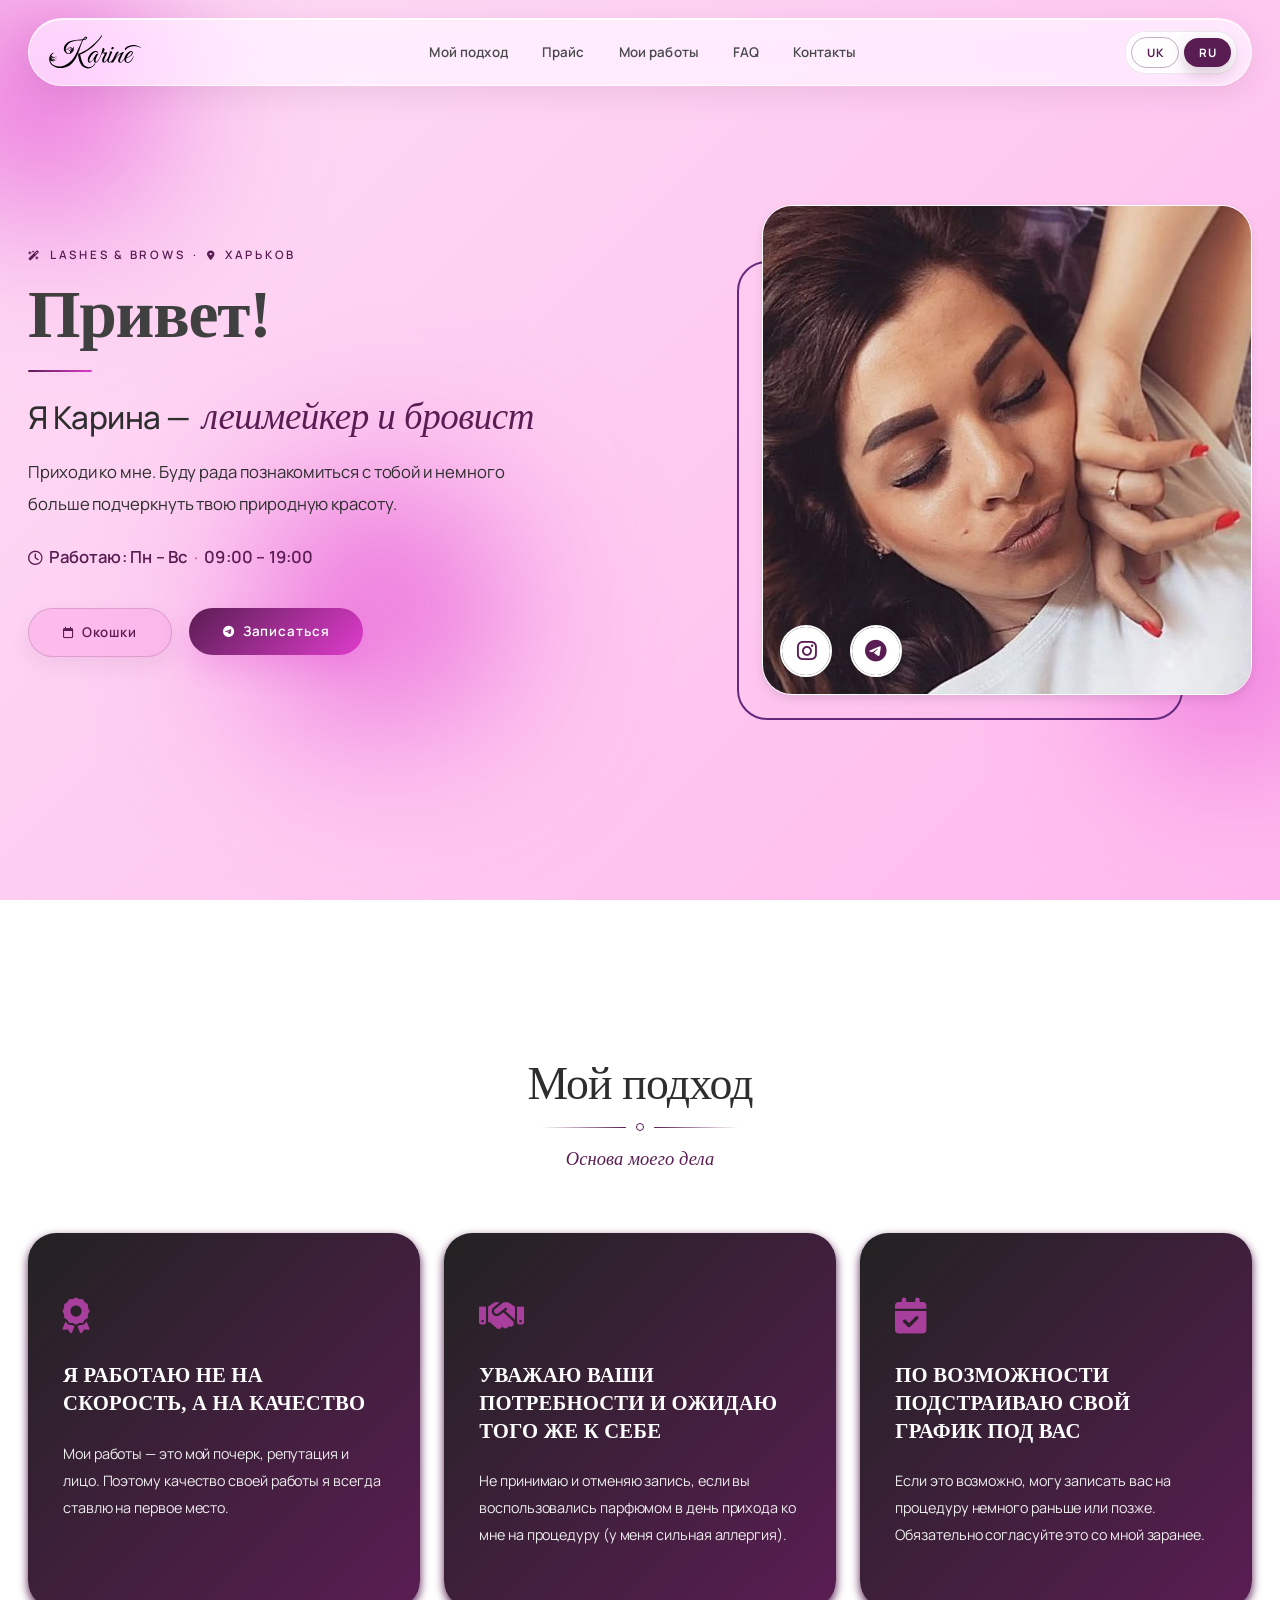
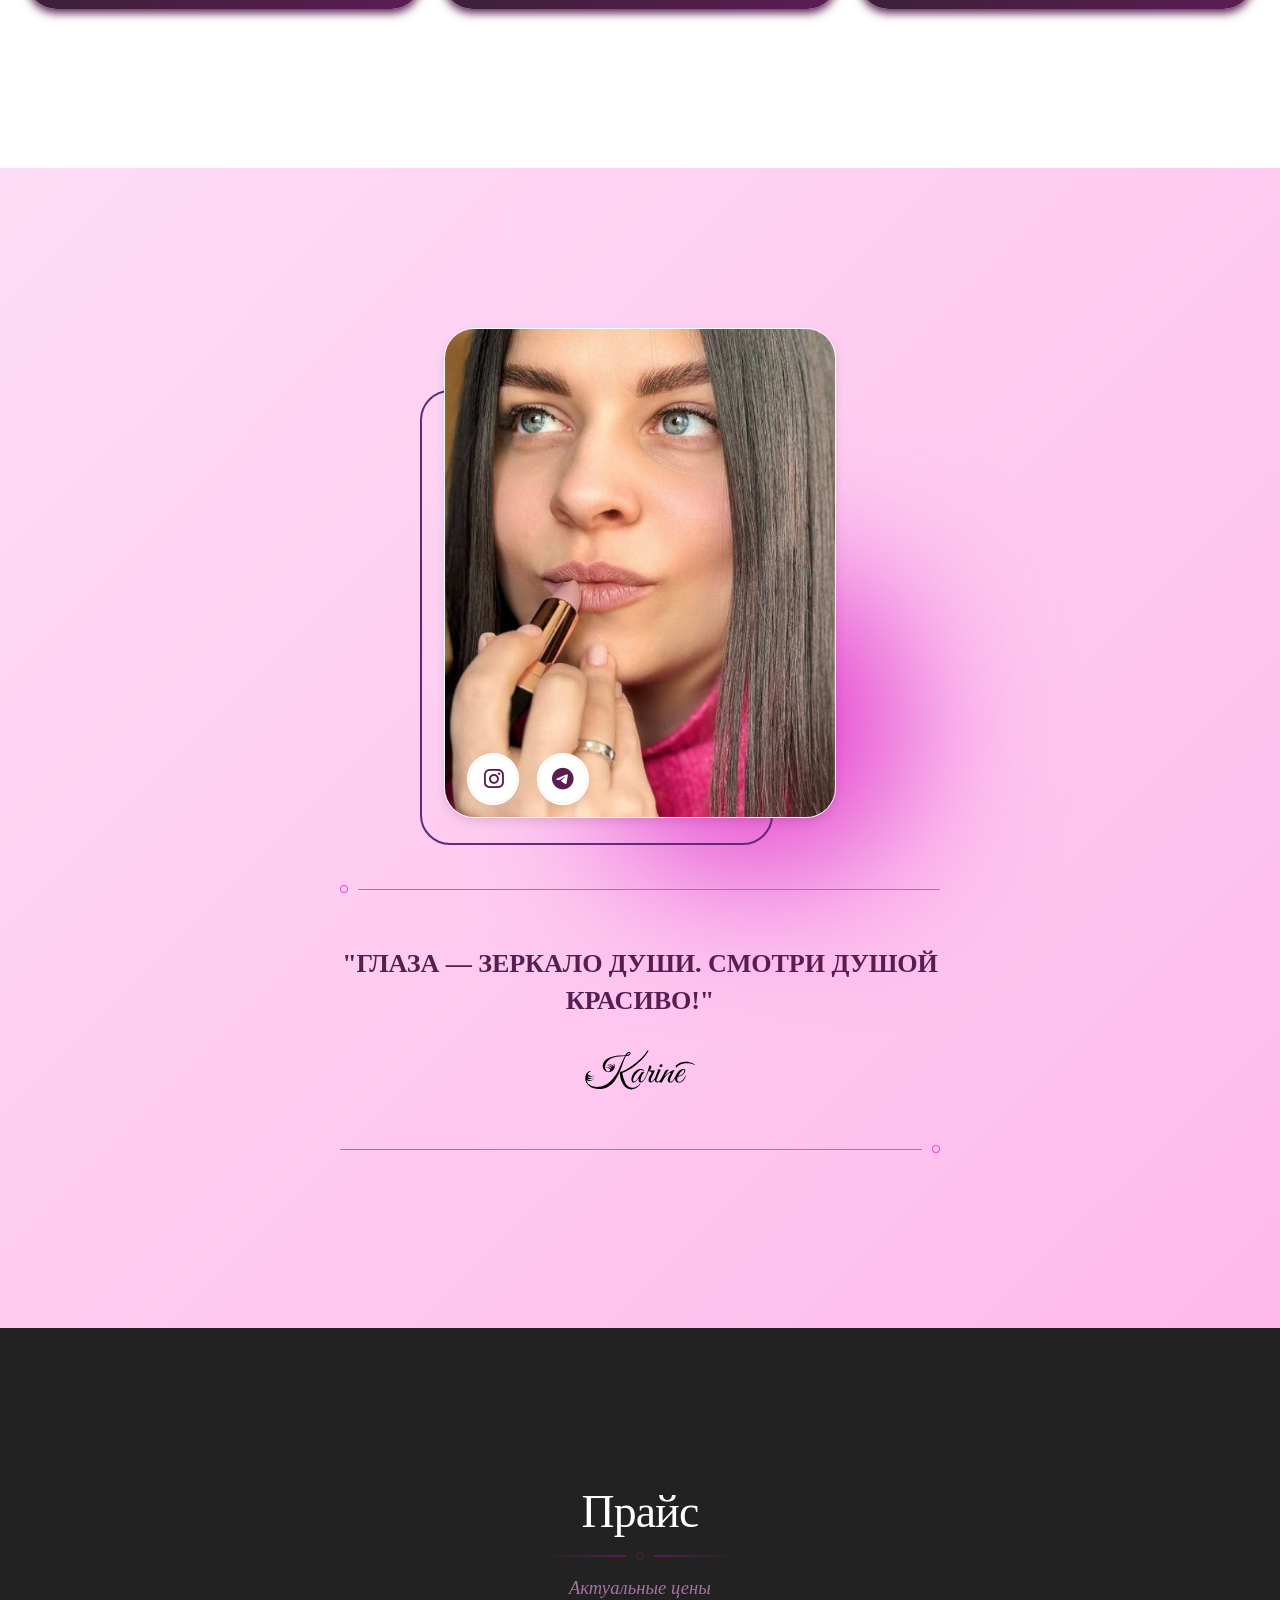
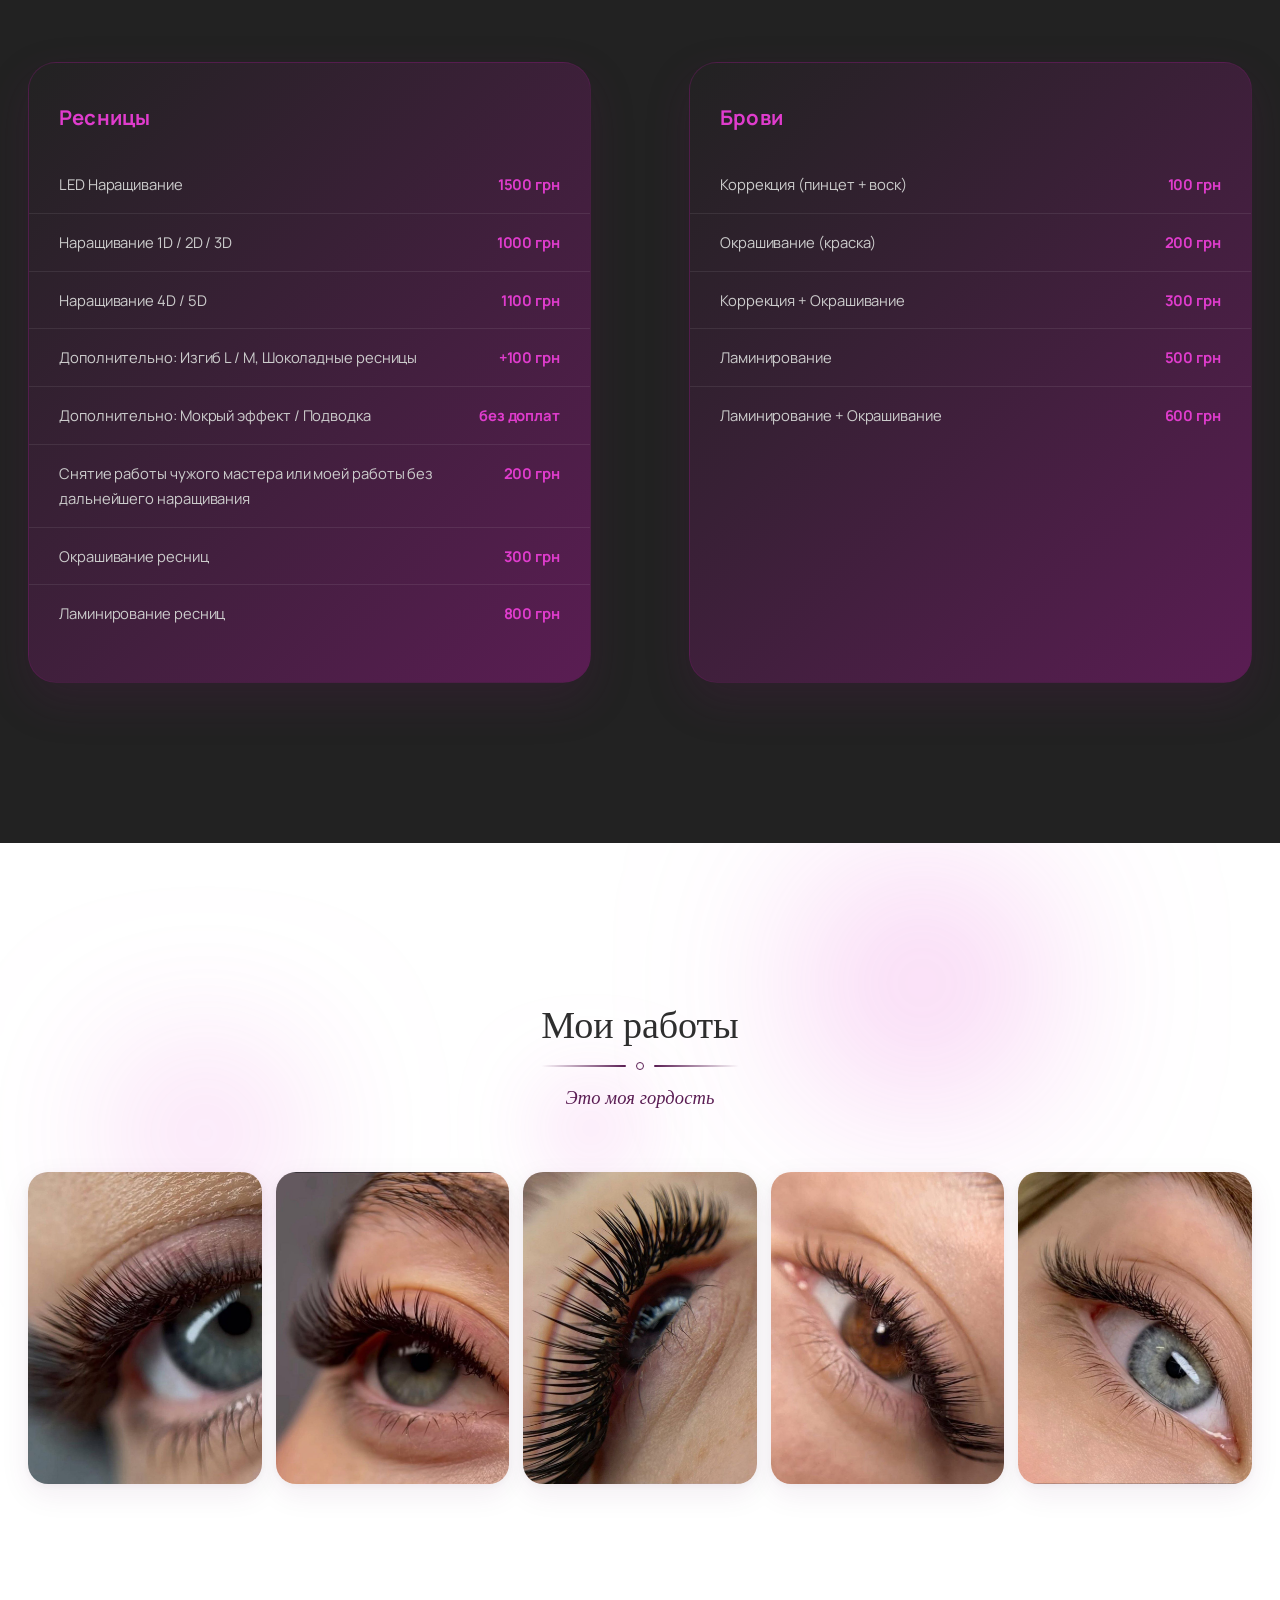
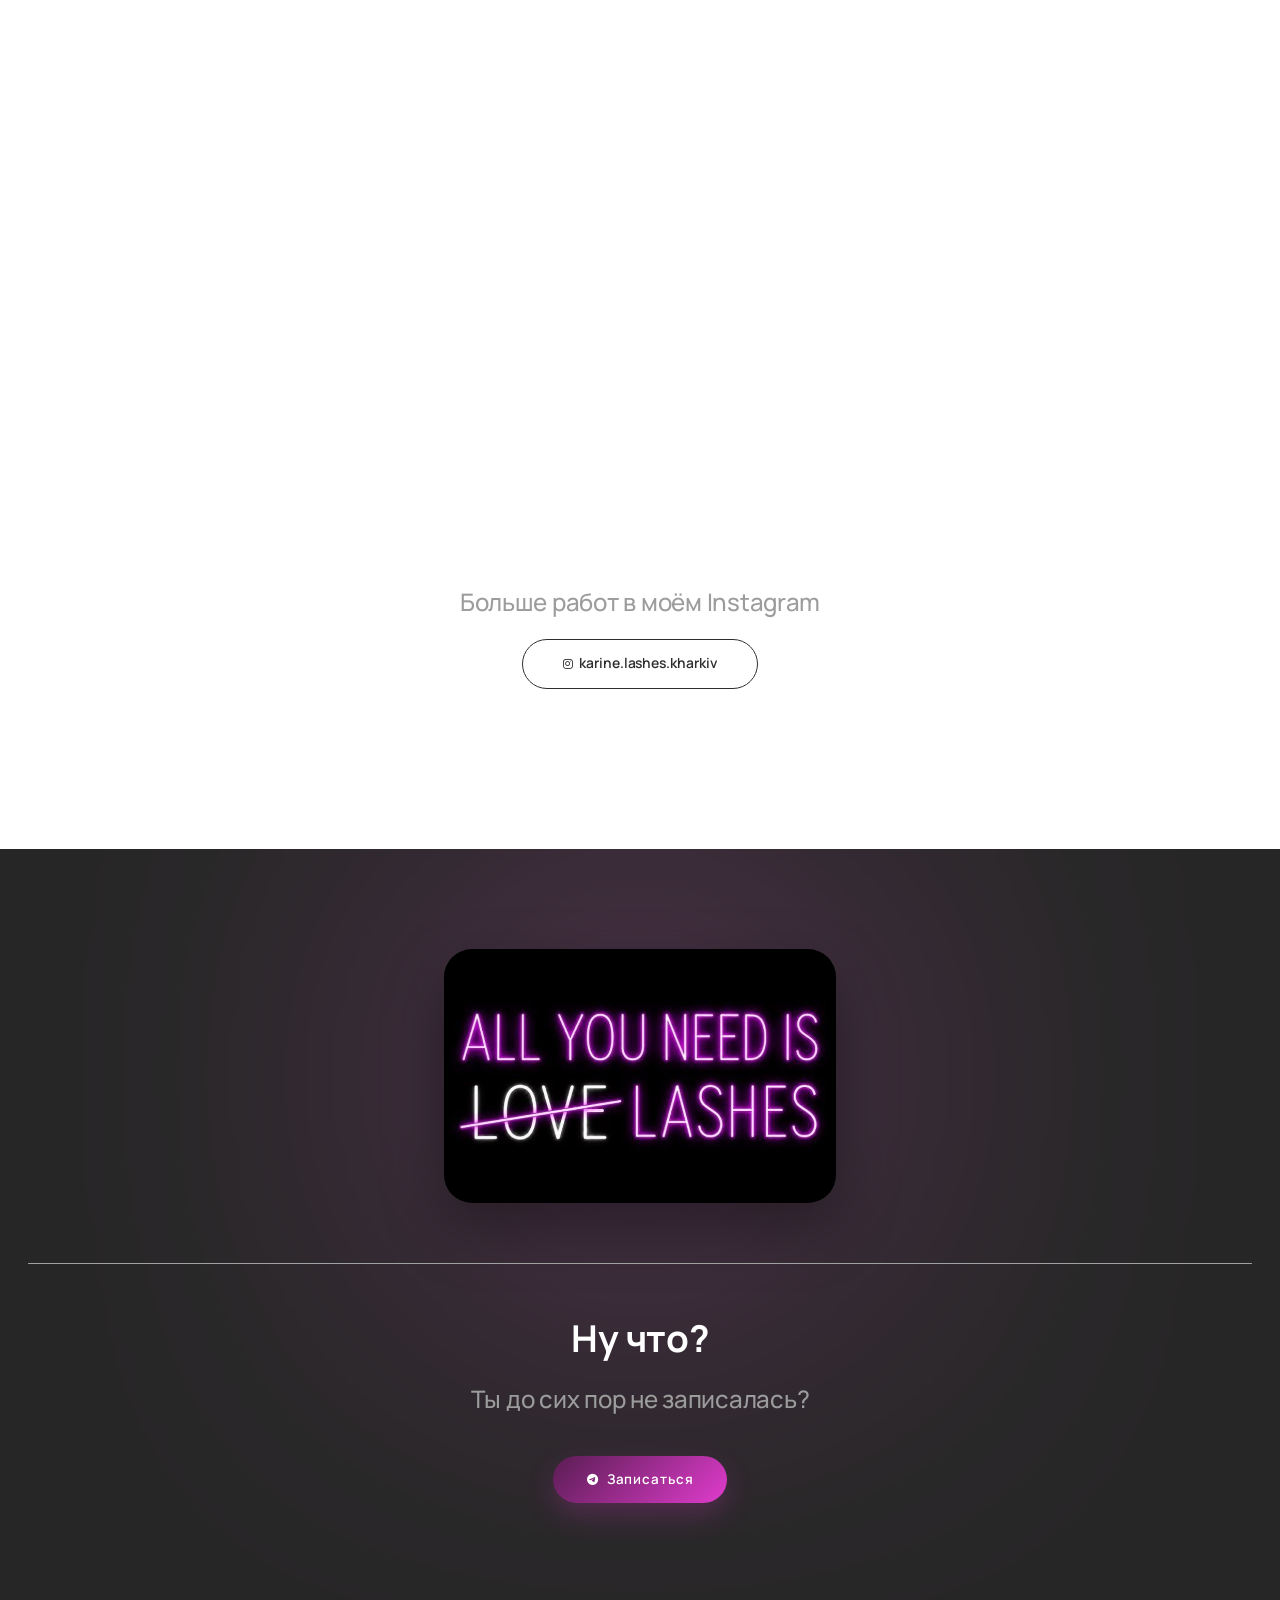
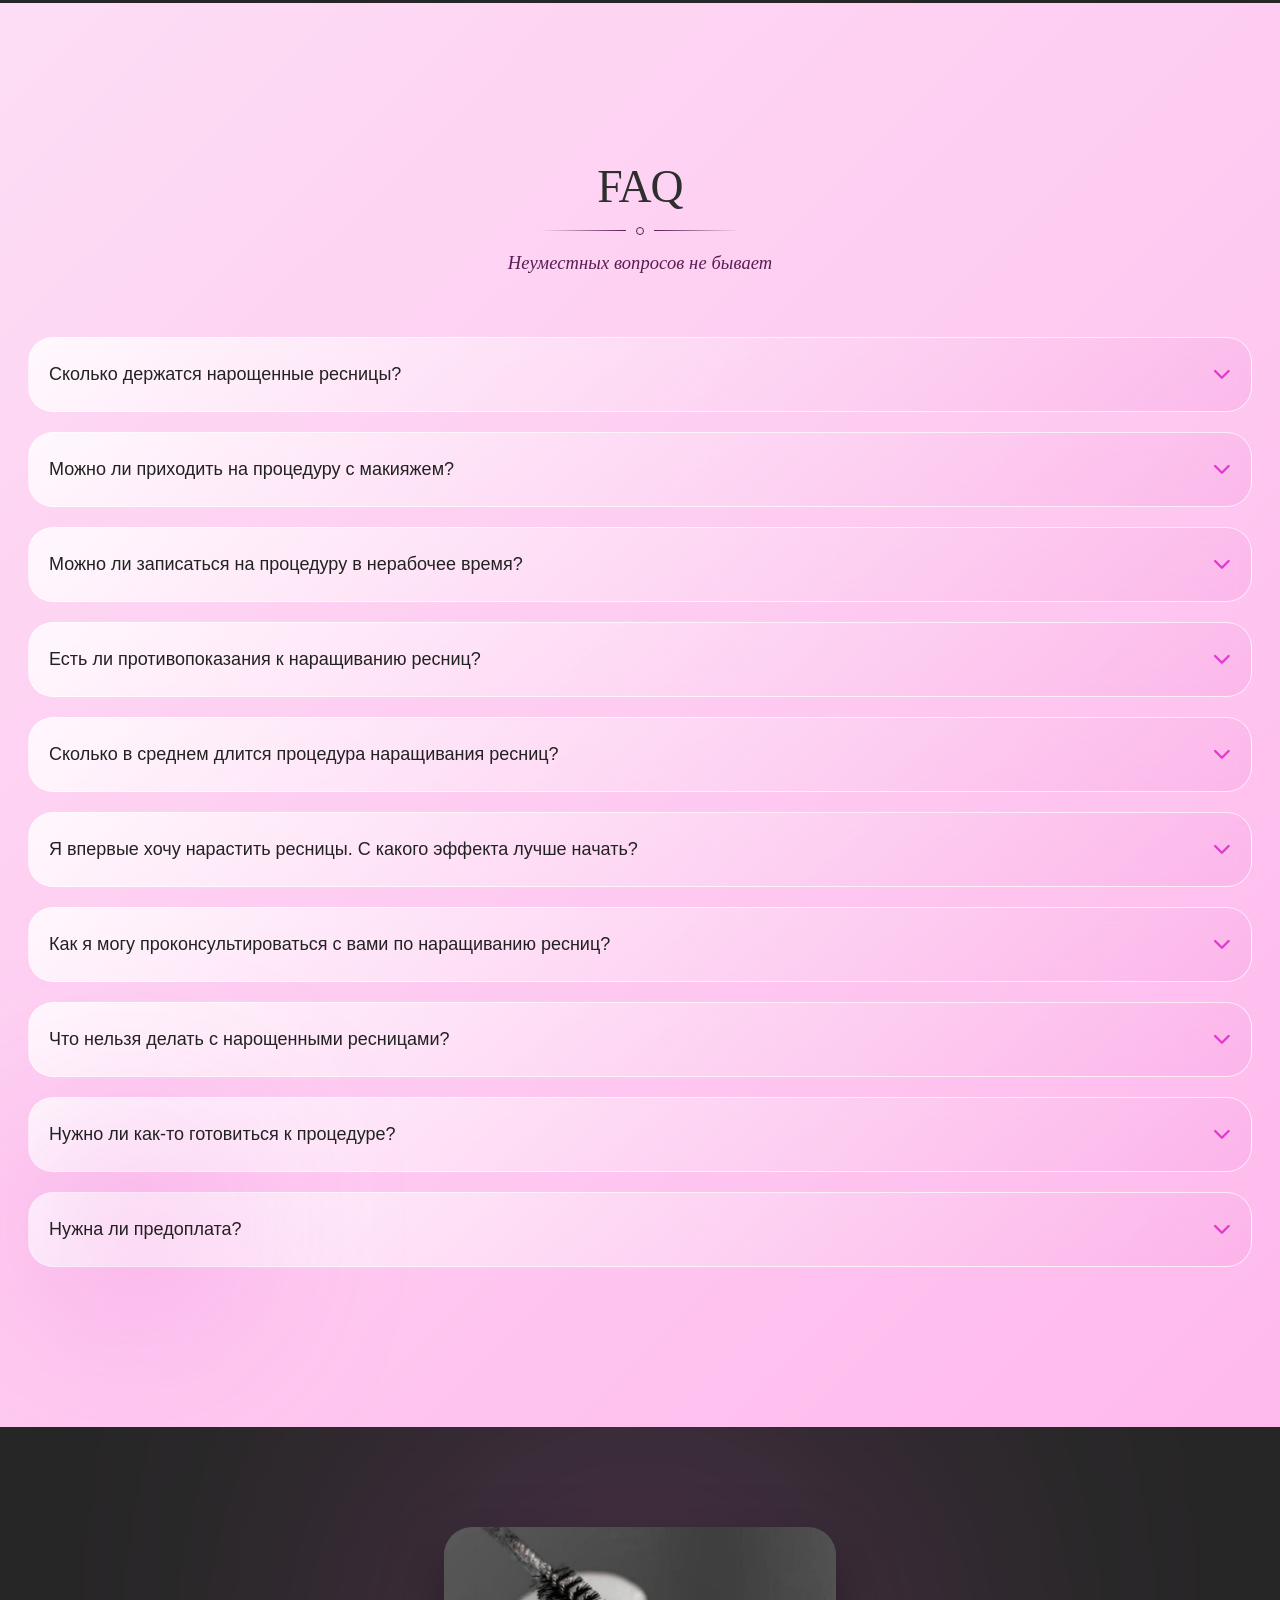
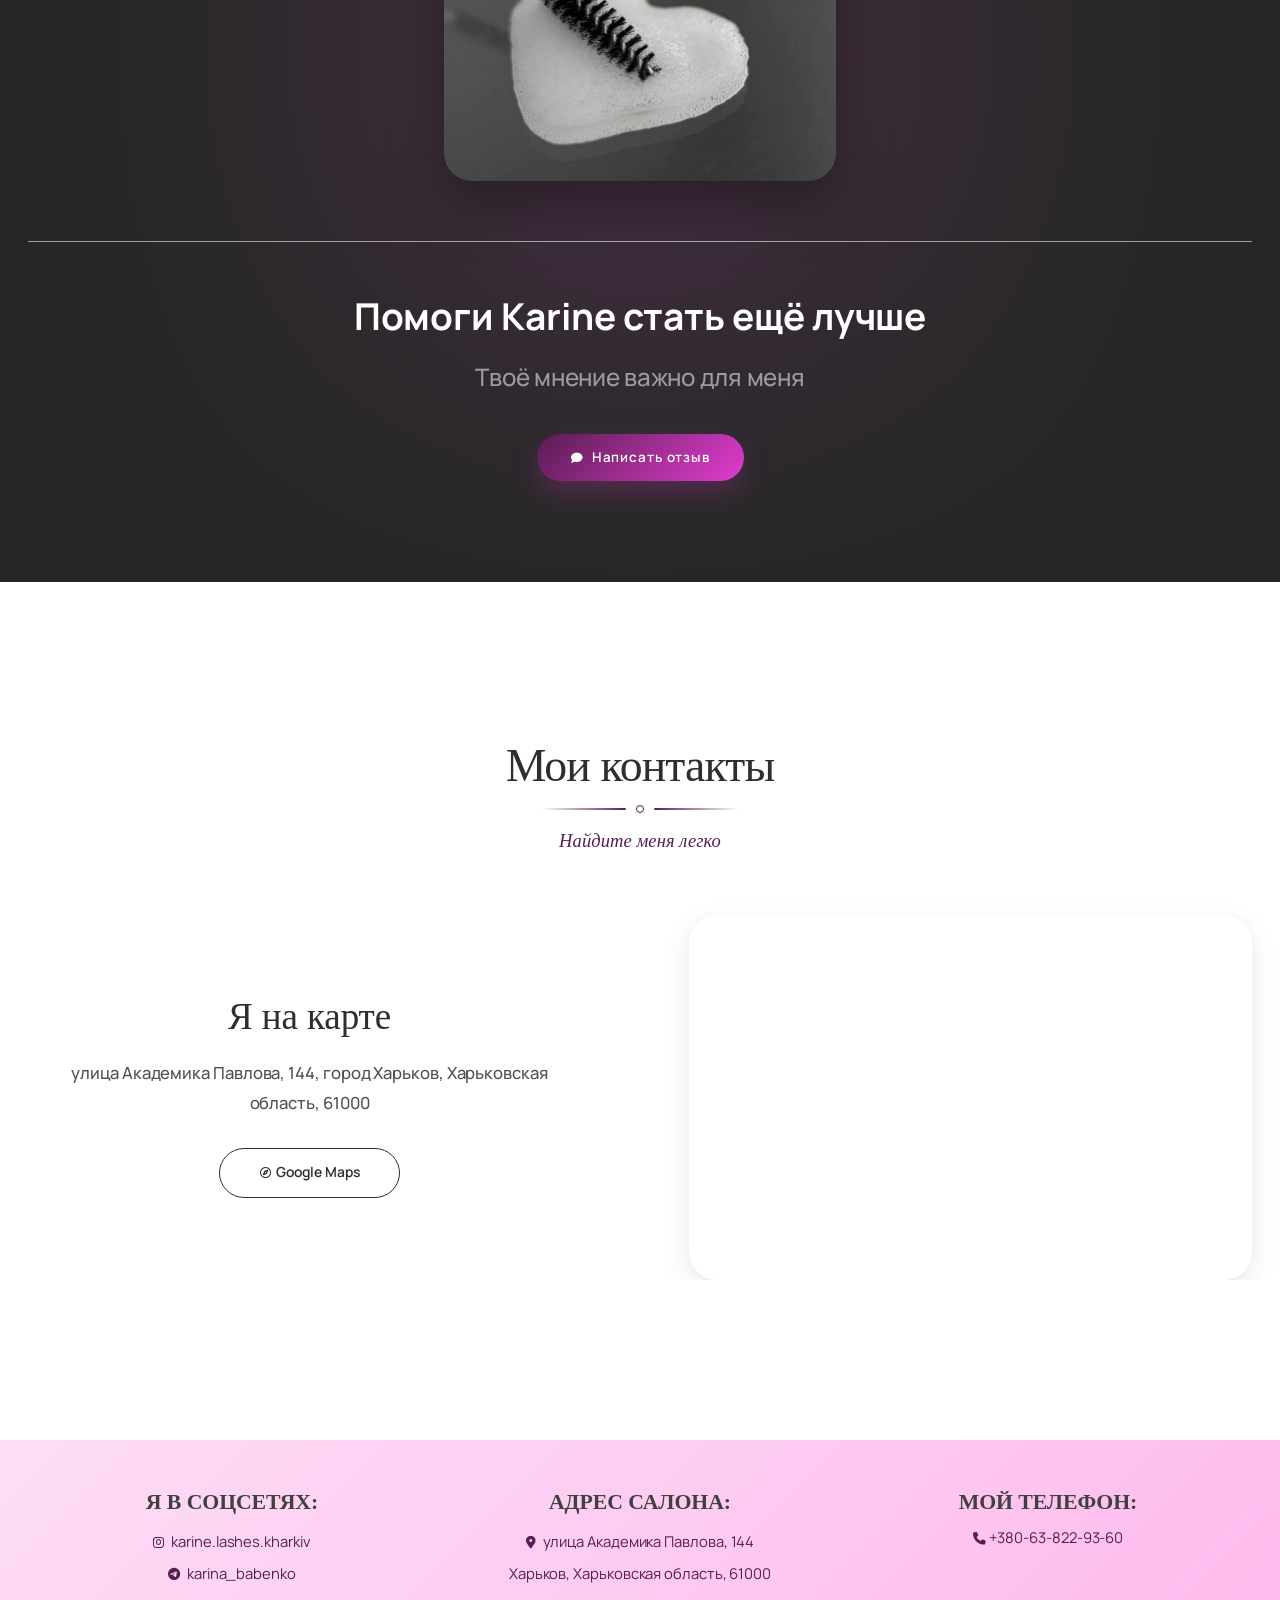
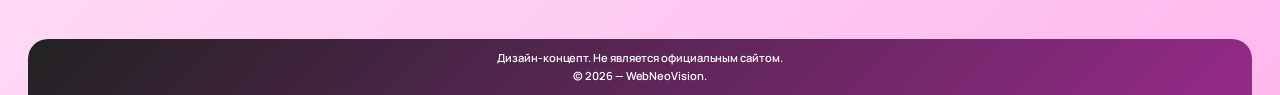
==== commit 1ed35a90: "Second commit" ====
--- a/index-ru.html
+++ b/index-ru.html
@@ -98,7 +98,7 @@
     <section class="intro2" id="features">
         <div class="container">
             <h1 class="my_features">Мой подход</h1>
-            <div class="hr_wr"><i class="square-outline"></i><div class="hr1_usual"></div></div>
+            <div class="hr_wr"><div class="hr1_usual"></div><i class="square-outline"></i><div class="hr2_usual"></div></div>
             <h2 class="my_features_sub">Основа моего дела</h2>
             <div class="features">
                 <div class="features__item reveal"><i class="fa-solid fa-award features__icon"></i><h4 class="features__title">Я работаю не на скорость, а на качество</h4><div class="features__text">Мои работы — это мой почерк, репутация и лицо. Поэтому качество своей работы я всегда ставлю на первое место.</div></div>
@@ -129,7 +129,7 @@
     <section class="price" id="price">
         <div class="container">
             <h1 class="section-title">Прайс</h1>
-            <div class="hr_wr"><i class="square-outline"></i><div class="hr1_usual"></div></div>
+            <div class="hr_wr"><div class="hr1_usual"></div><i class="square-outline"></i><div class="hr2_usual"></div></div>
             <h2 class="my_features_sub_price">Актуальные цены</h2>
             <div class="price__category_wr">
                 <div class="price__category_lashes reveal">
@@ -162,7 +162,7 @@
     <div class="works" id="works">
         <div class="container">
             <h1 class="my_works">Мои работы</h1>
-            <div class="hr_wr"><i class="square-outline"></i><div class="hr1_usual"></div></div>
+            <div class="hr_wr"><div class="hr1_usual"></div><i class="square-outline"></i><div class="hr2_usual"></div></div>
             <h2 class="my_features_sub">Это моя гордость</h2>
             <div class="works__grid">
                 <div class="works__item reveal"><img class="works__photo" src="img/work1.jpg" alt="work"><div class="works__content"><div class="works__title">Шоколадные ресницы</div><div class="sep"></div><div class="works__text">изгиб L</div></div></div>
@@ -201,7 +201,7 @@
     <section class="faq" id="faq">
         <div class="container">
             <h2 class="my_features">FAQ</h2>
-            <div class="hr_wr"><i class="square-outline"></i><div class="hr1_usual"></div></div>
+            <div class="hr_wr"><div class="hr1_usual"></div><i class="square-outline"></i><div class="hr2_usual"></div></div>
             <h2 class="my_features_sub">Неуместных вопросов не бывает</h2>
             <div class="faq__item reveal"><button class="faq__question"><span>Сколько держатся нарощенные ресницы?</span><i class="fa-solid fa-chevron-down"></i></button><div class="faq__answer"><img class="answer_img" src="img/portrait.jpg" alt="karine">В среднем нарощенные ресницы держатся 3–4 недели (при правильном уходе и соблюдении рекомендаций).</div></div>
             <div class="faq__item reveal"><button class="faq__question"><span>Можно ли приходить на процедуру с макияжем?</span><i class="fa-solid fa-chevron-down"></i></button><div class="faq__answer"><img class="answer_img" src="img/portrait.jpg" alt="karine">Желательно приходить без макияжа глаз — это сократит время процедуры и обеспечит лучший результат.</div></div>
@@ -229,7 +229,7 @@
     <section class="contacts" id="contacts">
         <div class="container">
             <h1 class="my_features">Мои контакты</h1>
-            <div class="hr_wr"><i class="square-outline"></i><div class="hr1_usual"></div></div>
+            <div class="hr_wr"><div class="hr1_usual"></div><i class="square-outline"></i><div class="hr2_usual"></div></div>
             <h2 class="my_features_sub">Найдите меня легко</h2>
             <div class="intro_wrapper_cont reveal">
                 <div class="text reveal">
--- a/css/header.css
+++ b/css/header.css
@@ -18,7 +18,7 @@
 .site-header__inner {
     pointer-events: auto;
     width: 100%;
-    max-width: 1210px; /* container 1250 - 2*20 padding */
+    max-width: 1224px; /* container 1250 - 2*20 padding */
     height: 68px;
     padding: 0 22px;
     display: grid;
--- a/css/main.css
+++ b/css/main.css
@@ -375,7 +375,7 @@
     font-size: 16px;
     margin-bottom: 20px;
     max-width: 550px;
-    margin-top: 20px;
+    margin-top: 24px;
     color: #5a1d53;
     /*font-weight: bold;*/
     font-weight: 600;
@@ -602,7 +602,7 @@
 /* ==================== МІЙ ПІДХІД ==================== */
 .intro2 {
     padding-top: 160px;
-    margin-bottom: 160px;
+    margin-bottom: calc(160px - 16px);
     display: flex;
     align-items: center;
     background-color: #fff;
@@ -611,15 +611,17 @@
 .hr_wr {
     display: flex;
     align-items: center;
-    margin-bottom: 5px;
-    gap: 8px;
+    margin-top: 15px;
+    margin-bottom: 15px;
+    gap: 10px;
+    justify-content: center;
 }
 
 .square-outline {
     display: inline-block;
     width: 8px;
     height: 8px;
-    border: 2px solid #e03ccd;
+    border: 1.5px solid #5a1d53;
     border-radius: 50%;
     box-sizing: border-box;
     animation: pulseGlow 2s infinite ease-in-out;
@@ -627,40 +629,49 @@
 
 @keyframes pulseGlow {
 
-    0%,100%{
+    0%, 100% {
         transform: scale(1);
-        box-shadow: 0 0 4px rgba(224,60,205,.3);
-    }
-
-    50%{
+        box-shadow: 0 0 4px rgba(90, 29, 83, 0.3);
+    }
+
+    50% {
         transform: scale(1.25);
         box-shadow:
-            0 0 6px rgba(224,60,205,.6),
-            0 0 14px rgba(224,60,205,.5),
-            0 0 24px rgba(224,60,205,.3);
+            0 0 6px rgba(90, 29, 83, 0.6),
+            0 0 14px rgba(90, 29, 83, 0.5),
+            0 0 24px rgba(90, 29, 83, 0.3);
     }
 }
 
 .hr1_usual {
-    width: 50px;
-    height: 1.75px;
-    background: #e03ccd;
+    width: 85px;
+    height: 1.5px;
+    background: linear-gradient(90deg, transparent, #5a1d53);
     border-radius: 5px;
     margin-bottom: 0px;
 }
 
+.hr2_usual {
+    width: 85px;
+    height: 1.5px;
+    background: #5a1d53;
+    background: linear-gradient(270deg, transparent, #5a1d53);
+    border-radius: 5px;
+    margin-bottom: 0px;
+}
+
 .features {
     display: flex;
     width: 100%;
     max-width: 1250px;
-    margin: 0px 0 0 0;
+    padding: 0px 0 15px 0;
     flex-wrap: wrap;
     gap: 0px;
     justify-content: space-between;
     position: relative;
 }
 
-.features::after {
+/*.features::after {
     content: "";
     position: absolute;
     width: 80px;
@@ -672,7 +683,7 @@
     left: 30%;
     transform: translateX(-50%);
     z-index: 1;
-}
+}*/
 
 .my_features {
     margin-bottom: 5px;
@@ -680,11 +691,10 @@
     font-weight: 500;
     color: #2e2e2e;
     font-family: "EB Garamond", serif;
-    font-style: italic;
     position: relative;
 }
 
-.my_features::before {
+/*.my_features::before {
     content: "";
     position: absolute;
     width: 110px;
@@ -696,9 +706,9 @@
     left: 65%;
     transform: translateX(-50%);
     z-index: 1;
-}
-
-.my_features::after {
+}*/
+
+/*.my_features::after {
     content: "";
     position: absolute;
     width: 40px;
@@ -710,14 +720,15 @@
     left: 85%;
     transform: translateX(-50%);
     z-index: 1;
-}
+}*/
 
 .my_features_sub {
     margin-top: 5px;
     font-size: 18px;
     font-weight: 400;
-    color: #606060;
+    color: #5a1d53;
     margin-bottom: 60px;
+    font-style: italic;
 }
 
 .features__item {
@@ -726,7 +737,7 @@
     margin: 0px 0;
     border-radius: 30px;
     background: linear-gradient(135deg, #222 0%, #5a1d53 100%);
-    /*box-shadow: 0 4px 10px #5a1d53;*/
+    box-shadow: 0 4px 10px #5a1d53;
     transition: all 0.3s ease;
 }
 
@@ -886,16 +897,16 @@
     font-size: 35px;
     font-weight: 500;
     color: #fff;
-    font-family: "EB Garamond", serif;
-    font-style: italic;
 }
 
 .my_features_sub_price {
     margin-top: 5px;
     font-size: 18px;
     font-weight: 400;
-    color: #ccc;
+    color: #aa70a3;
     margin-bottom: 60px;
+    font-family: "EB Garamond", serif;
+    font-style: italic;
 }
 
 .price__category_wr {
@@ -980,6 +991,33 @@
 
 .price__list li:last-child {
     border-bottom: none;
+}
+
+.badge-new {
+    display: inline-flex;
+    align-items: center;
+    justify-content: center;
+    padding: 3px 9px;
+    font-size: 10px;
+    font-weight: 800;
+    letter-spacing: 0.6px;
+    color: #fff !important;
+    /*background: linear-gradient(135deg, #5a1d53 0%, #e03ccd 100%);*/
+    border-radius: 999px;
+    vertical-align: middle;
+    animation: badgePulse 4s ease-in-out infinite;
+    border: 1px solid rgba(225, 225, 225, 0.4);
+    margin-top: 5px;
+    margin-bottom: 5px;
+}
+
+@keyframes badgePulse {
+    0%, 100% {
+        box-shadow: 0 0 0 0 rgba(225, 225, 225, 0.4);
+    }
+    50% {
+        box-shadow: 0 0 0 5px rgba(225, 225, 225, 0);
+    }
 }
 
 
@@ -1039,8 +1077,8 @@
     font-weight: 500;
     color: #2e2e2e;
     font-family: "EB Garamond", serif;
-    font-style: italic;
     position: relative;
+    text-align: center;
 }
 
 .my_works::after {
@@ -1272,7 +1310,7 @@
     width: 100%;
     background: none;
     border: none;
-    padding: 20px 24px;
+    padding: 26px 20px;
     font-size: 18px;
     font-weight: 500;
     text-align: left;
@@ -1286,6 +1324,7 @@
 
 .faq__question:hover {
     background: #ffabea;
+    background: rgba(255, 255, 255, .35);
 }
 
 .faq__question i {
@@ -1381,8 +1420,8 @@
     height: 365px;
     border-radius: 30px;
     overflow: hidden;
-    /*box-shadow: 0 2px 3px #5a1d53;*/
-    border: 2px solid #5a1d53;
+    box-shadow: 0 14px 40px rgba(90, 29, 83, .14), inset 0 1px 0 rgba(255, 255, 255, .9);
+    /*border: 2px solid #5a1d53;*/
 }
 
 .map-wrapper iframe {
@@ -1403,7 +1442,7 @@
     position: relative;
 }
 
-.text::before {
+/*.text::before {
     content: "";
     position: absolute;
     width: 40px;
@@ -1415,7 +1454,7 @@
     left: 30%;
     transform: translateX(-50%);
     z-index: -1;
-}
+}*/
 
 /*.text::after {
     content: "";
@@ -1979,7 +2018,7 @@
         flex-wrap: wrap;
         width: 100%;
         padding: 50px 188px;
-        height: 200px;
+        height: 210px;
     }
 
     .map-wrapper {
@@ -2174,7 +2213,7 @@
 
     .intro2 {
         padding-top: 120px;
-        margin-bottom: 120px;
+        margin-bottom: calc(120px - 15px);
     }
 
     .marquee-section {
@@ -2211,7 +2250,7 @@
         flex-wrap: wrap;
         width: 100%;
         padding: 50px 80px;
-        height: 200px;
+        height: 250px;
     }
 
     .marquee__author__photo {
@@ -2269,7 +2308,7 @@
 
     .intro2 {
         padding-top: 100px;
-        margin-bottom: 100px;
+        margin-bottom: calc(100px - 15px);
     }
 
     .marquee__text {
@@ -2303,7 +2342,7 @@
         flex-wrap: wrap;
         width: 100%;
         padding: 0px;
-        height: 40vh;
+        height: 35vh;
     }
 
     .map-wrapper {
--- a/css/modern.css
+++ b/css/modern.css
@@ -116,9 +116,9 @@
 .intro_subtitle_details { font-size: 18px; letter-spacing: .01em; }
 
 .my_features,
-.section-title { font-size: 42px; letter-spacing: -0.02em; line-height: 1.15; }
+.section-title { font-size: 42px; letter-spacing: -0.02em; line-height: 1.15; text-align: center; font-family: "EB Garamond", serif; }
 .my_features_sub,
-.my_features_sub_price { font-size: 17px; line-height: 1.6; letter-spacing: .005em; }
+.my_features_sub_price { font-size: 17px; line-height: 1.6; letter-spacing: .005em; text-align: center; font-family: "EB Garamond", serif; }
 
 .hr1_title { height: 2px; width: 64px; margin-top: 22px; margin-bottom: 24px; }
 
@@ -241,35 +241,23 @@
 
 /* ==================== FAQ ==================== */
 .faq__item {
-    border: 1px solid rgba(224,60,205,.28);
-    border-radius: var(--r-md);
-    margin-bottom: 14px;
-    background: linear-gradient(135deg, rgba(255,255,255,.75) 0%, rgba(249,170,229,.55) 100%);
-    box-shadow: 0 2px 10px rgba(90,29,83,.04);
-    transition: box-shadow .35s var(--ease), border-color .35s var(--ease), transform .35s var(--ease);
-}
-.faq__item:hover { border-color: rgba(224,60,205,.5); box-shadow: var(--shadow-soft); }
+    background: linear-gradient(140deg, rgba(255,255,255,.82) 0%, rgba(249,170,229,.46) 100%);
+    border: 1px solid rgba(255,255,255,.7);
+    box-shadow: var(--p-shadow-xs);
+    backdrop-filter: blur(10px);
+    -webkit-backdrop-filter: blur(10px);
+}
+.faq__item:hover { box-shadow: var(--p-shadow-sm); border-color: rgba(255,255,255,.9); }
 .faq__item.active {
-    border-color: rgba(224,60,205,.6);
-    box-shadow: var(--shadow-soft);
-    background: linear-gradient(135deg, rgba(255,255,255,.85) 0%, rgba(249,170,229,.7) 100%);
-}
-.faq__question {
-    padding: 22px 26px;
-    font-size: 17px;
-    font-weight: 600;
-    gap: 20px;
-    line-height: 1.5;
-    letter-spacing: -0.005em;
-}
-.faq__question:hover { background: rgba(255,255,255,.35); }
-.faq__question i { transition: transform .35s var(--ease), color .3s var(--ease); }
-.faq__answer { font-size: 15.5px; line-height: 1.75; color: #4b4b4b; }
-.faq__item.active .faq__answer { padding: 4px 26px 24px; }
-.answer_img { width: 44px; border-radius: 999px; border-color: rgba(224,60,205,.4); }
+    background: linear-gradient(140deg, rgba(255,255,255,.94) 0%, rgba(249,170,229,.58) 100%);
+    box-shadow: var(--p-shadow-md);
+}
+.faq__question { font-weight: 500; }
+.faq__answer { color: #4a4148; }
+.answer_img { box-shadow: 0 8px 20px -10px rgba(90,29,83,.5); }
 
 /* ==================== CTA / DOWNLOAD ==================== */
-.allyouneed__photo img { border-radius: var(--r-lg); margin-bottom: 42px; box-shadow: 0 24px 60px rgba(0,0,0,.35); }
+.allyouneed__photo img { border-radius: var(--r-lg); margin-bottom: 60px; box-shadow: 0 24px 60px rgba(0,0,0,.35); }
 .intro_title_download { font-size: 26px; line-height: 1.3; letter-spacing: -0.01em; }
 
 /* ==================== КОНТАКТИ ==================== */
@@ -306,8 +294,8 @@
     pointer-events: none;
 }
 
-.intro_wrapper::before { width: 200px; height: 200px; filter: blur(90px); top: -180px; left: 10%; }
-.intro_wrapper::after { width: 200px; height: 200px; filter: blur(90px); bottom: -100px; right: 50%; }
+.intro_wrapper::before { width: 200px; height: 200px; filter: blur(90px); top: -200px; left: 1%; }
+.intro_wrapper::after { width: 200px; height: 200px; filter: blur(90px); bottom: -0px; right: 55%; }
 .intro_image::after { filter: blur(80px); opacity: 4.35; }
 .features::after { width: 120px; height: 120px; filter: blur(70px); bottom: -40px; left: 35%; opacity: .3; }
 .my_features::before { width: 160px; height: 160px; filter: blur(80px); top: -60px; left: 60%; opacity: .35; }
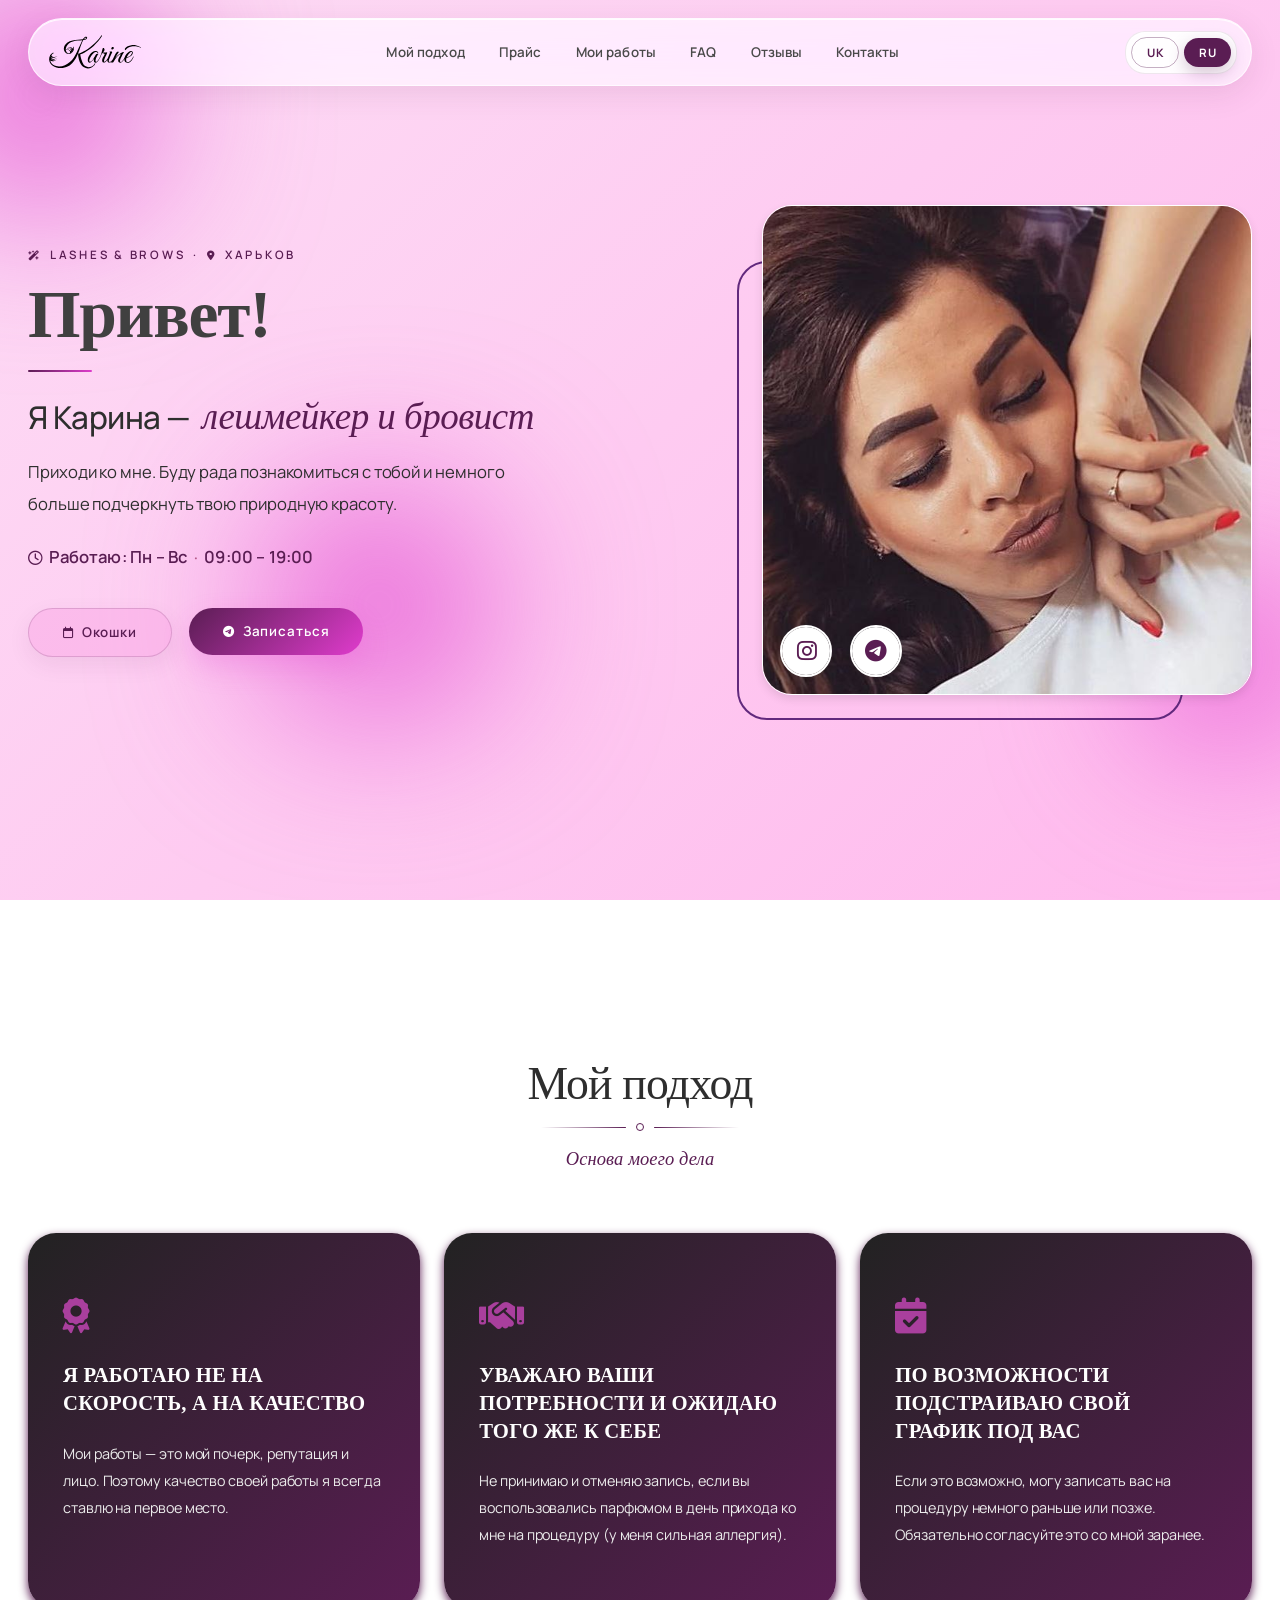
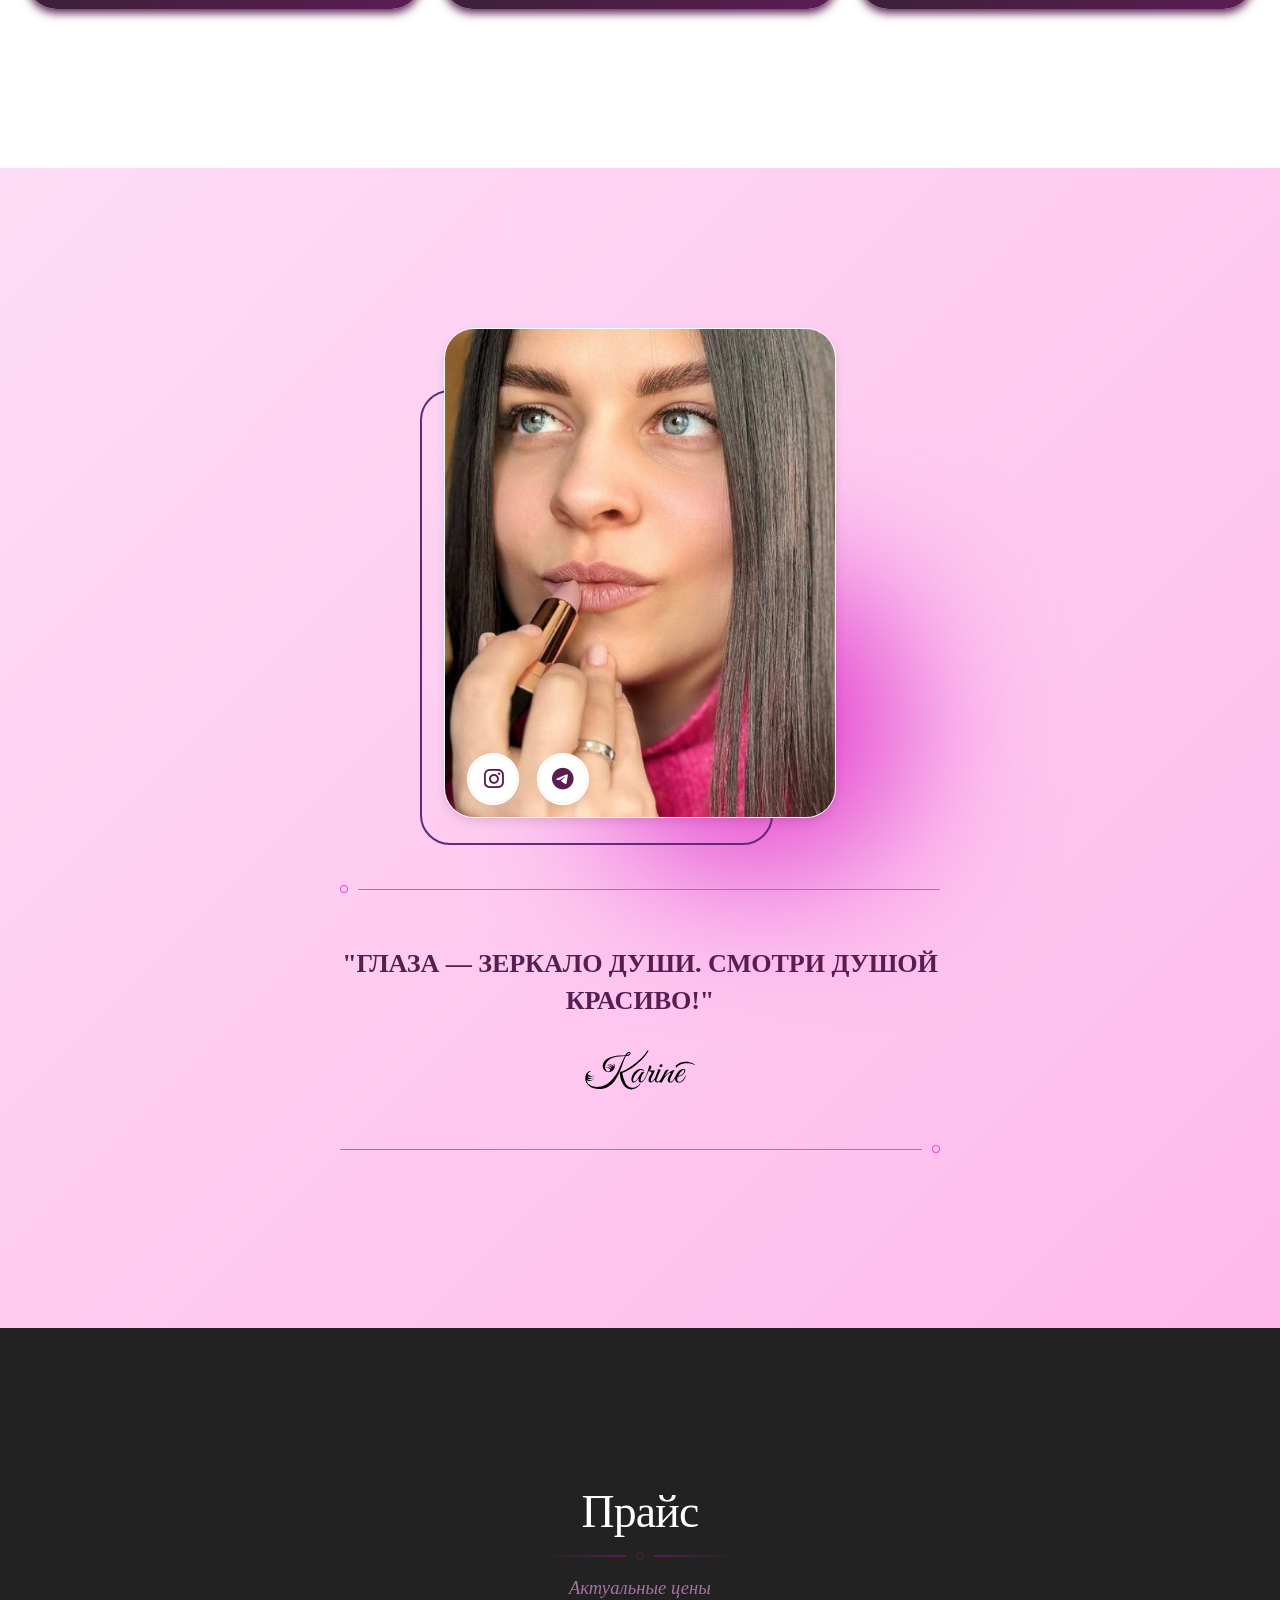
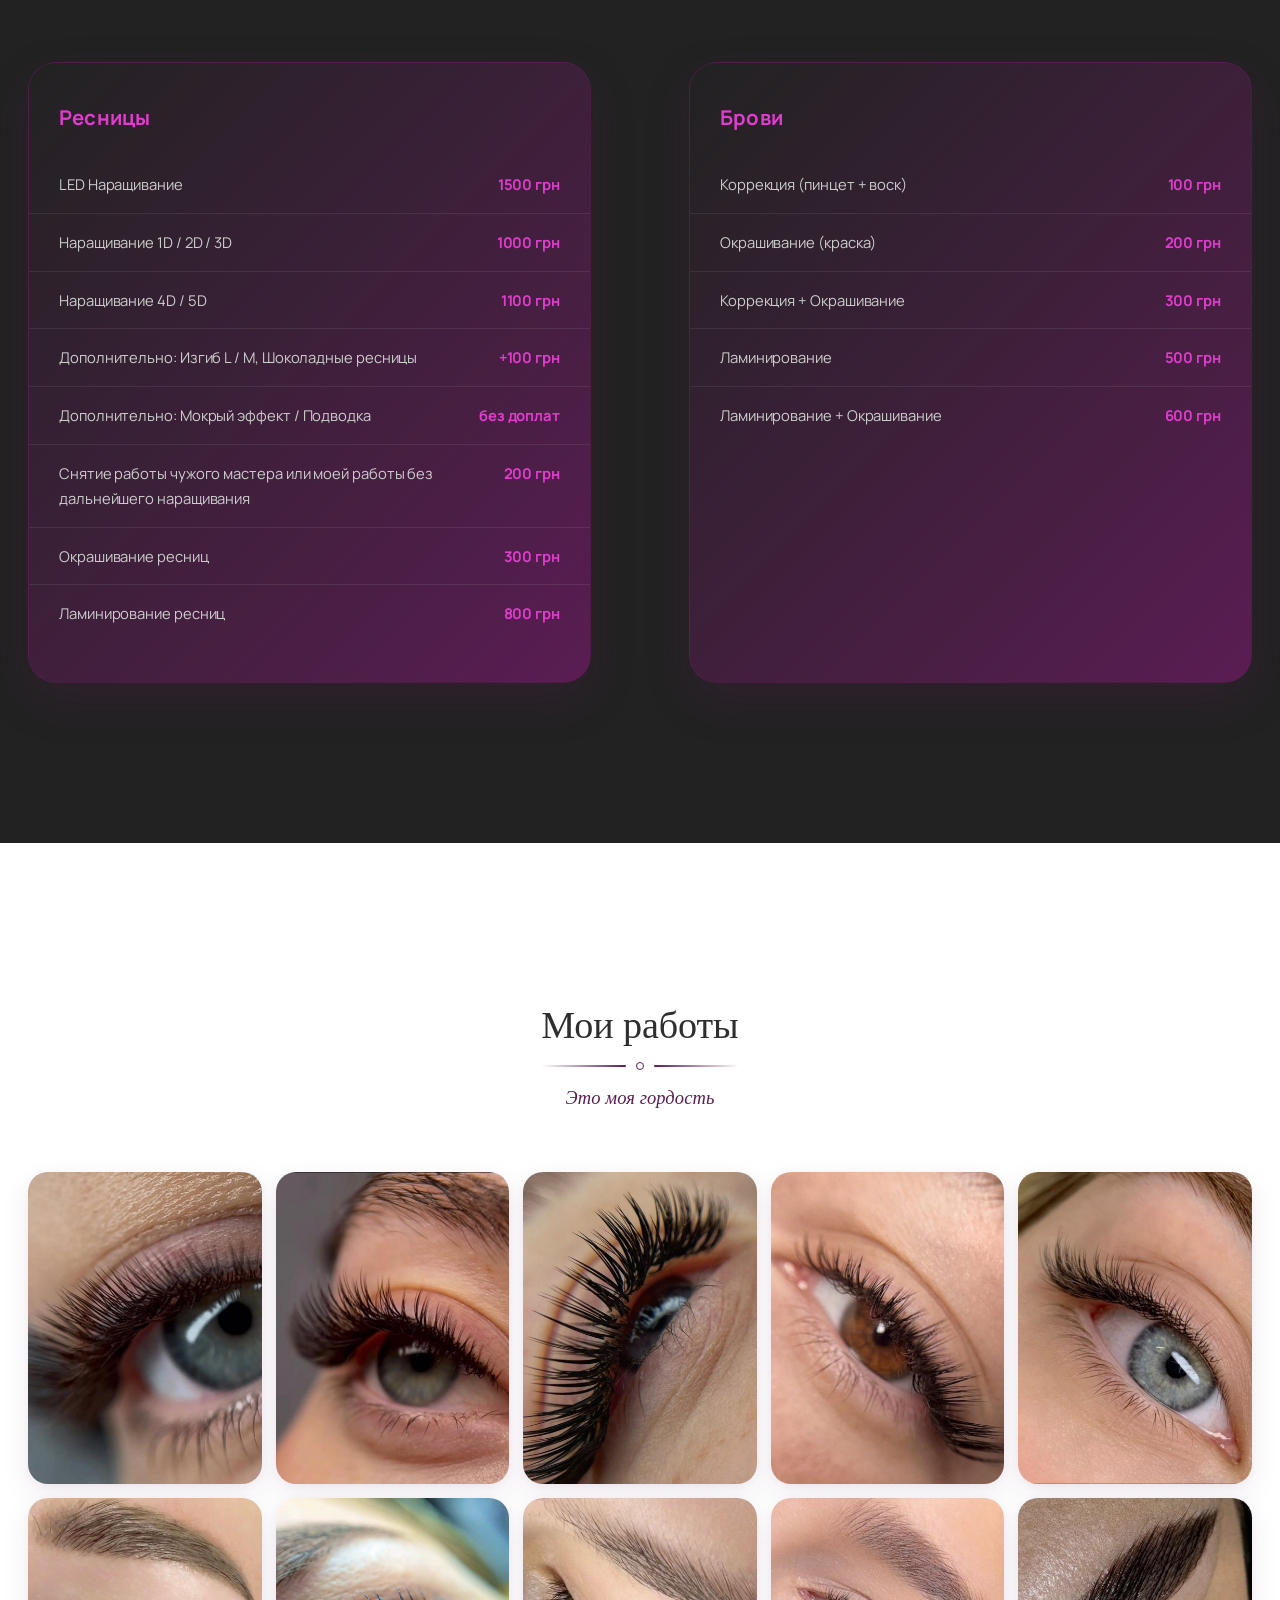
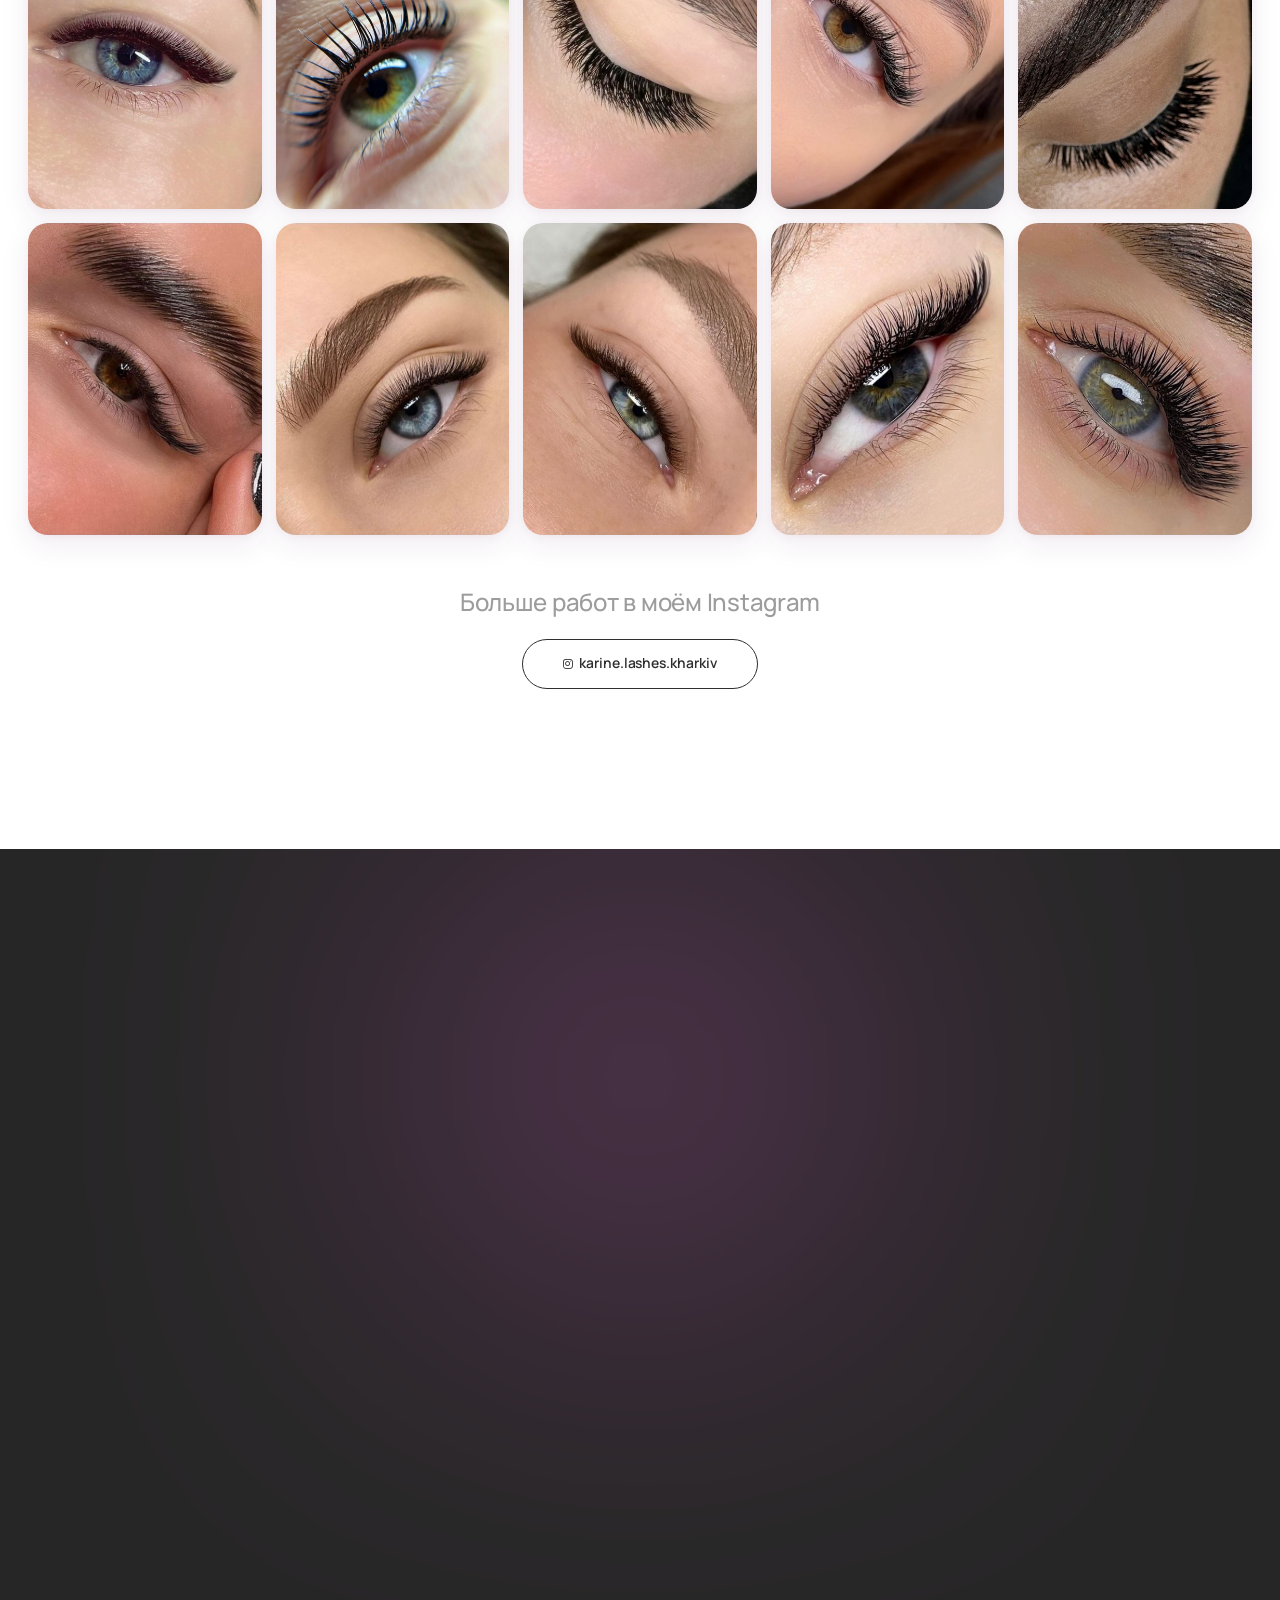
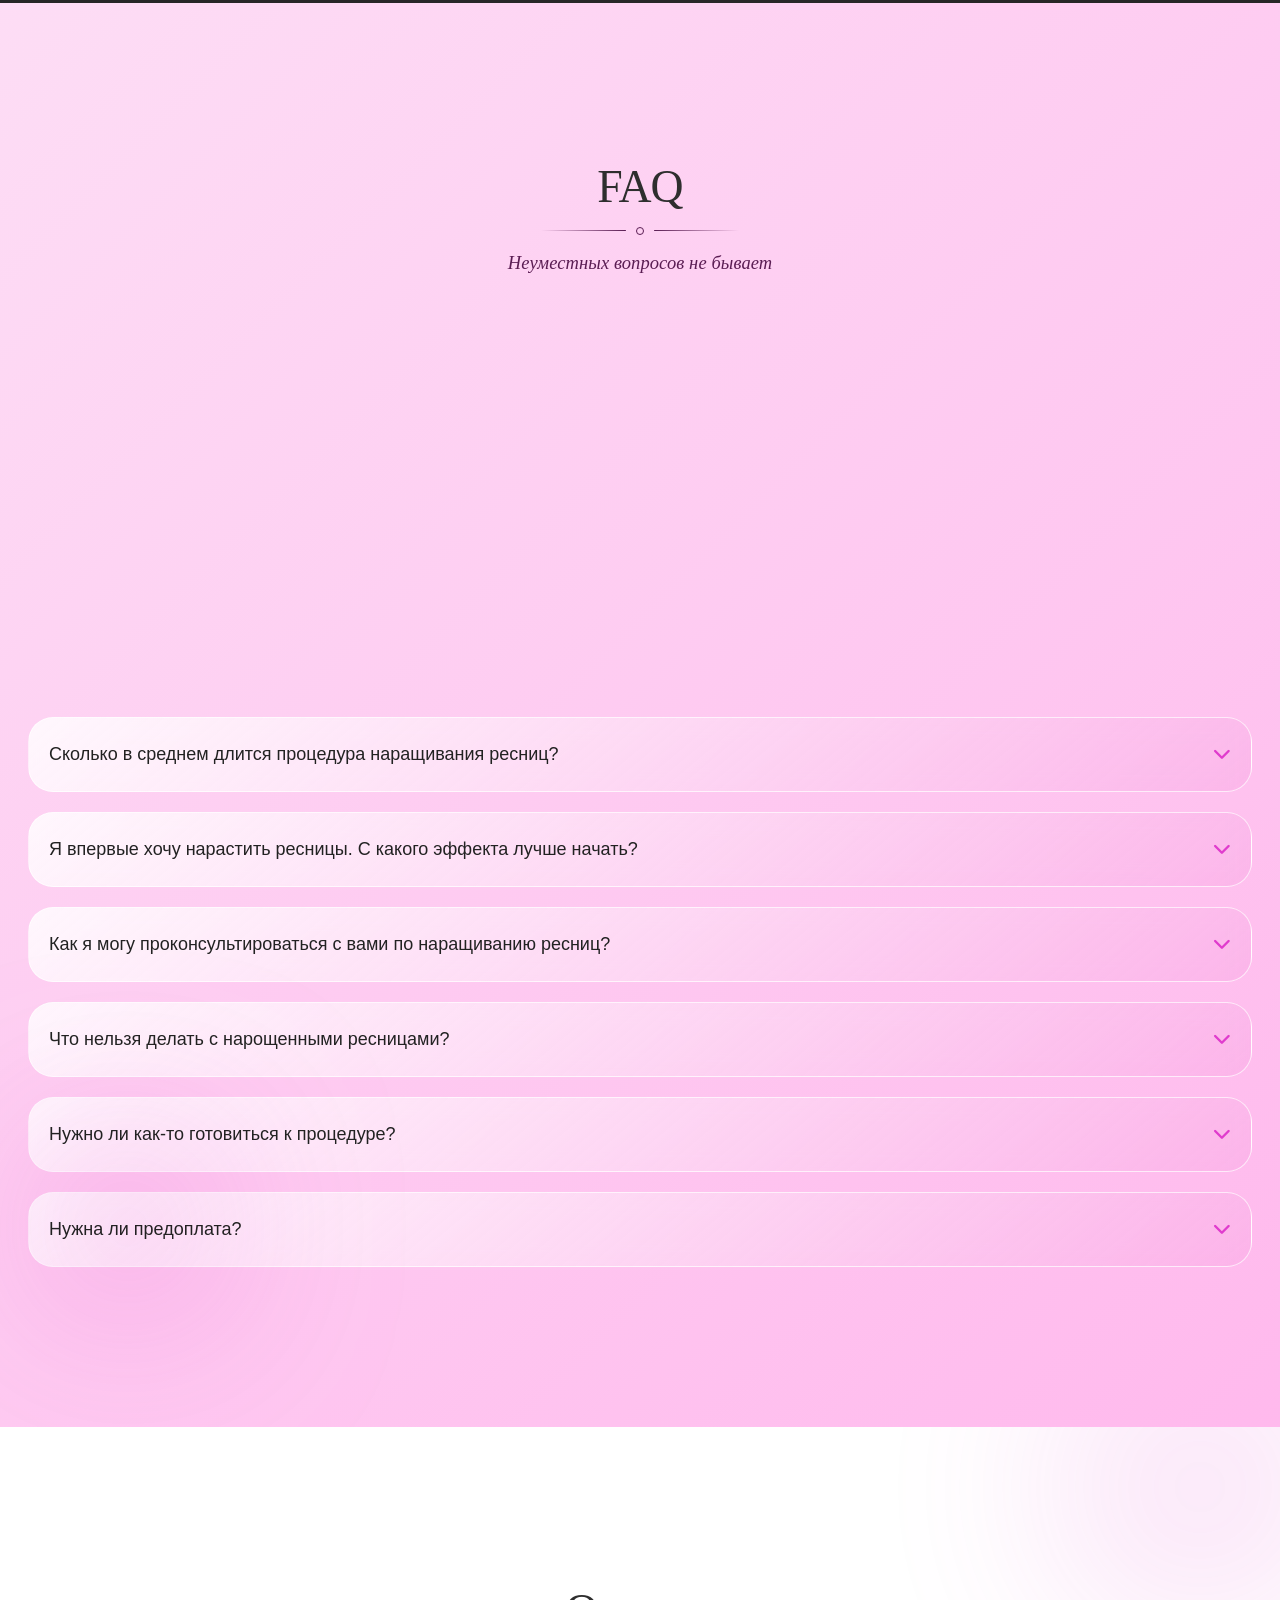
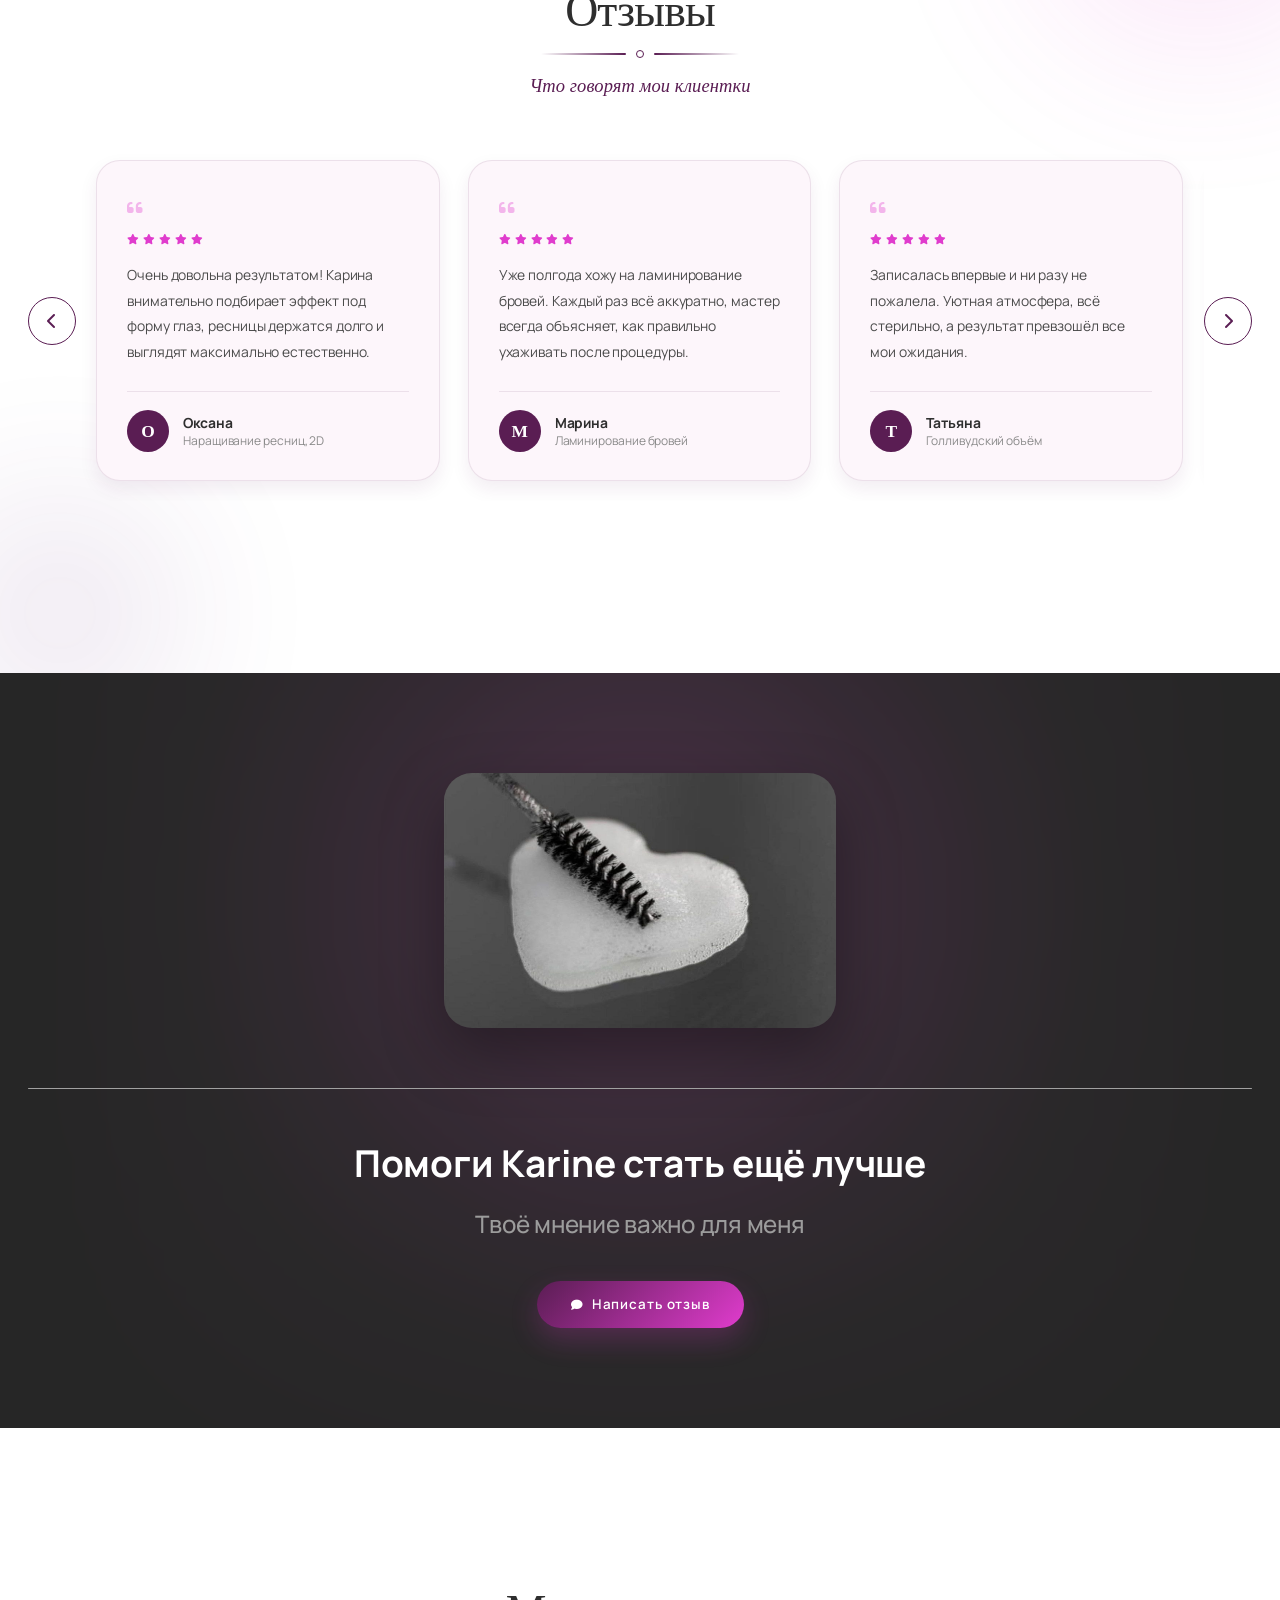
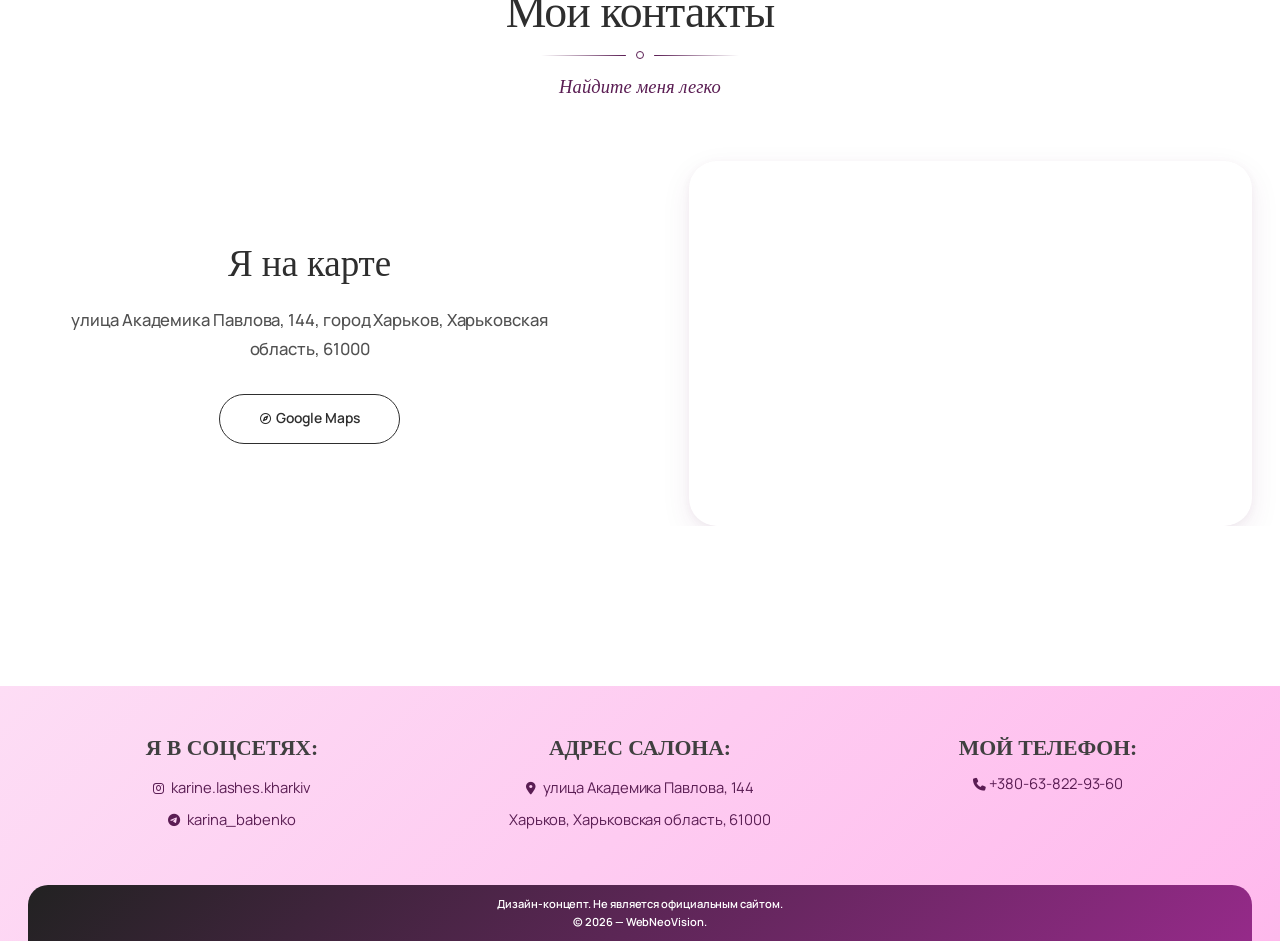
==== commit ae05dd02: "Third commit" ====
--- a/index-ru.html
+++ b/index-ru.html
@@ -28,6 +28,7 @@
                 <li><a href="#price">Прайс</a></li>
                 <li><a href="#works">Мои работы</a></li>
                 <li><a href="#faq">FAQ</a></li>
+                <li><a href="#reviews">Отзывы</a></li>
                 <li><a href="#contacts">Контакты</a></li>
             </ul>
             <div class="site-header__right">
@@ -48,6 +49,7 @@
         <li><a href="#price">Прайс</a></li>
         <li><a href="#works">Мои работы</a></li>
         <li><a href="#faq">FAQ</a></li>
+        <li><a href="#reviews">Отзывы</a></li>
         <li><a href="#contacts">Контакты</a></li>
     </ul>
 
@@ -213,6 +215,158 @@
             <div class="faq__item reveal"><button class="faq__question"><span>Что нельзя делать с нарощенными ресницами?</span><i class="fa-solid fa-chevron-down"></i></button><div class="faq__answer"><img class="answer_img" src="img/portrait.jpg" alt="karine">Не рекомендуется сильно тереть глаза, использовать жирные косметические средства в зоне век, спать лицом в подушку и механически повреждать ресницы. Также важно соблюдать рекомендации по уходу после процедуры.</div></div>
             <div class="faq__item reveal"><button class="faq__question"><span>Нужно ли как-то готовиться к процедуре?</span><i class="fa-solid fa-chevron-down"></i></button><div class="faq__answer"><img class="answer_img" src="img/portrait.jpg" alt="karine">Специальной подготовки не требуется, но для лучшего результата рекомендую прийти без макияжа глаз, не использовать жирные кремы и масла в зоне век в день процедуры, а также за сутки до наращивания избегать сауны, бани и процедур с сильным распариванием лица.</div></div>
             <div class="faq__item reveal"><button class="faq__question"><span>Нужна ли предоплата?</span><i class="fa-solid fa-chevron-down"></i></button><div class="faq__answer"><img class="answer_img" src="img/portrait.jpg" alt="karine">Да, для подтверждения записи необходимо внести предоплату. Это помогает забронировать выбранное время. Размер и способ обсуждаются при записи.</div></div>
+        </div>
+    </section>
+
+    <!-- ==================== ОТЗЫВЫ ==================== -->
+    <section class="reviews" id="reviews">
+        <div class="container">
+
+            <h1 class="my_features">Отзывы</h1>
+            <div class="hr_wr"><div class="hr1_usual"></div><i class="square-outline"></i><div class="hr2_usual"></div></div>
+            <h2 class="my_features_sub">Что говорят мои клиентки</h2>
+
+            <div class="reviews-slider reveal">
+
+                <button class="reviews-slider__arrow reviews-slider__arrow--prev" aria-label="Предыдущий отзыв">
+                    <i class="fa-solid fa-chevron-left"></i>
+                </button>
+
+                <div class="reviews-slider__viewport">
+                    <div class="reviews-slider__track">
+
+                        <div class="review-card">
+                            <i class="fa-solid fa-quote-left review-card__quote-icon"></i>
+                            <div class="review-card__stars">
+                                <i class="fa-solid fa-star"></i><i class="fa-solid fa-star"></i>
+                                <i class="fa-solid fa-star"></i><i class="fa-solid fa-star"></i>
+                                <i class="fa-solid fa-star"></i>
+                            </div>
+                            <p class="review-card__text">
+                                Очень довольна результатом! Карина внимательно подбирает эффект под форму глаз,
+                                ресницы держатся долго и выглядят максимально естественно.
+                            </p>
+                            <div class="review-card__footer">
+                                <div class="review-card__avatar">О</div>
+                                <div class="review-card__meta">
+                                    <span class="review-card__name">Оксана</span>
+                                    <span class="review-card__service">Наращивание ресниц, 2D</span>
+                                </div>
+                            </div>
+                        </div>
+
+                        <div class="review-card">
+                            <i class="fa-solid fa-quote-left review-card__quote-icon"></i>
+                            <div class="review-card__stars">
+                                <i class="fa-solid fa-star"></i><i class="fa-solid fa-star"></i>
+                                <i class="fa-solid fa-star"></i><i class="fa-solid fa-star"></i>
+                                <i class="fa-solid fa-star"></i>
+                            </div>
+                            <p class="review-card__text">
+                                Уже полгода хожу на ламинирование бровей. Каждый раз всё аккуратно,
+                                мастер всегда объясняет, как правильно ухаживать после процедуры.
+                            </p>
+                            <div class="review-card__footer">
+                                <div class="review-card__avatar">М</div>
+                                <div class="review-card__meta">
+                                    <span class="review-card__name">Марина</span>
+                                    <span class="review-card__service">Ламинирование бровей</span>
+                                </div>
+                            </div>
+                        </div>
+
+                        <div class="review-card">
+                            <i class="fa-solid fa-quote-left review-card__quote-icon"></i>
+                            <div class="review-card__stars">
+                                <i class="fa-solid fa-star"></i><i class="fa-solid fa-star"></i>
+                                <i class="fa-solid fa-star"></i><i class="fa-solid fa-star"></i>
+                                <i class="fa-solid fa-star"></i>
+                            </div>
+                            <p class="review-card__text">
+                                Записалась впервые и ни разу не пожалела. Уютная атмосфера, всё стерильно,
+                                а результат превзошёл все мои ожидания.
+                            </p>
+                            <div class="review-card__footer">
+                                <div class="review-card__avatar">Т</div>
+                                <div class="review-card__meta">
+                                    <span class="review-card__name">Татьяна</span>
+                                    <span class="review-card__service">Голливудский объём</span>
+                                </div>
+                            </div>
+                        </div>
+
+                        <div class="review-card">
+                            <i class="fa-solid fa-quote-left review-card__quote-icon"></i>
+                            <div class="review-card__stars">
+                                <i class="fa-solid fa-star"></i><i class="fa-solid fa-star"></i>
+                                <i class="fa-solid fa-star"></i><i class="fa-solid fa-star"></i>
+                                <i class="fa-solid fa-star"></i>
+                            </div>
+                            <p class="review-card__text">
+                                Очень внимательный и заботливый мастер. Посоветовала эффект,
+                                который идеально подошёл к форме моих глаз — выглядит очень натурально.
+                            </p>
+                            <div class="review-card__footer">
+                                <div class="review-card__avatar">Е</div>
+                                <div class="review-card__meta">
+                                    <span class="review-card__name">Екатерина</span>
+                                    <span class="review-card__service">Наращивание ресниц, 3D</span>
+                                </div>
+                            </div>
+                        </div>
+
+                        <div class="review-card">
+                            <i class="fa-solid fa-quote-left review-card__quote-icon"></i>
+                            <div class="review-card__stars">
+                                <i class="fa-solid fa-star"></i><i class="fa-solid fa-star"></i>
+                                <i class="fa-solid fa-star"></i><i class="fa-solid fa-star"></i>
+                                <i class="fa-solid fa-star"></i>
+                            </div>
+                            <p class="review-card__text">
+                                Пришла на коррекцию бровей и осталась в полном восторге —
+                                форма идеальная, симметрия безупречная. Обязательно приду снова!
+                            </p>
+                            <div class="review-card__footer">
+                                <div class="review-card__avatar">Н</div>
+                                <div class="review-card__meta">
+                                    <span class="review-card__name">Наталья</span>
+                                    <span class="review-card__service">Коррекция и окрашивание бровей</span>
+                                </div>
+                            </div>
+                        </div>
+
+                        <div class="review-card">
+                            <i class="fa-solid fa-quote-left review-card__quote-icon"></i>
+                            <div class="review-card__stars">
+                                <i class="fa-solid fa-star"></i><i class="fa-solid fa-star"></i>
+                                <i class="fa-solid fa-star"></i><i class="fa-solid fa-star"></i>
+                                <i class="fa-solid fa-star"></i>
+                            </div>
+                            <p class="review-card__text">
+                                Спасибо за терпение и профессионализм! Карина подробно объяснила
+                                каждый этап процедуры, а результат держится намного дольше,
+                                чем я ожидала.
+                            </p>
+                            <div class="review-card__footer">
+                                <div class="review-card__avatar">Ю</div>
+                                <div class="review-card__meta">
+                                    <span class="review-card__name">Юлия</span>
+                                    <span class="review-card__service">Ламинирование ресниц</span>
+                                </div>
+                            </div>
+                        </div>
+
+                    </div>
+                </div>
+
+                <button class="reviews-slider__arrow reviews-slider__arrow--next" aria-label="Следующий отзыв">
+                    <i class="fa-solid fa-chevron-right"></i>
+                </button>
+
+            </div>
+
+            <div class="reviews-slider__dots"></div>
+
         </div>
     </section>
 
--- a/css/main.css
+++ b/css/main.css
@@ -1031,9 +1031,10 @@
     padding-top: 0px;
     padding-bottom: 160px;
     position: relative;
-}
-
-.works::before {
+    background: #fff;
+}
+
+/*.works::before {
     content: "";
     position: absolute;
     width: 140px;
@@ -1059,7 +1060,7 @@
     left: 10%;
     transform: translateX(-50%);
     z-index: -1;
-}
+}*/
 
 .works_header_container {
     display: flex;
@@ -1081,7 +1082,7 @@
     text-align: center;
 }
 
-.my_works::after {
+/*.my_works::after {
     content: "";
     position: absolute;
     width: 20px;
@@ -1093,7 +1094,7 @@
     left: 44%;
     transform: translateX(-50%);
     z-index: -1;
-}
+}*/
 
 .works__grid {
     display: flex;
@@ -1378,6 +1379,250 @@
     color: #e03ccd;
 }
 
+/* ==================== ВІДГУКИ ==================== */
+.reviews {
+    position: relative;
+    padding-top: 160px;
+    padding-bottom: 160px;
+    background: #fff;
+    overflow: hidden;
+}
+
+.reviews::before {
+    content: "";
+    position: absolute;
+    width: 320px;
+    height: 320px;
+    border-radius: 50%;
+    background: #e03ccd;
+    opacity: 0.12;
+    filter: blur(90px);
+    top: -100px;
+    right: -80px;
+    z-index: 0;
+}
+
+.reviews::after {
+    content: "";
+    position: absolute;
+    width: 240px;
+    height: 240px;
+    border-radius: 50%;
+    background: #62297d;
+    opacity: 0.1;
+    filter: blur(80px);
+    bottom: -60px;
+    left: -60px;
+    z-index: 0;
+}
+
+.reviews .container {
+    position: relative;
+    z-index: 1;
+}
+
+
+/* ==================== СЛАЙДЕР — КАРКАС ==================== */
+.reviews-slider {
+    display: flex;
+    align-items: center;
+    gap: 20px;
+    margin-top: 40px;
+}
+
+.reviews-slider__viewport {
+    flex: 1;
+    overflow: hidden;
+    padding: 20px 20px;      /* ← запас простору зверху й знизу для hover-підйому та тіні */
+    margin: -20px -20px;       /* ← компенсує doданий padding, щоб layout сторінки не зсунувся */
+}
+
+.reviews-slider__track {
+    display: flex;
+    gap: 28px;
+    transition: transform 0.5s cubic-bezier(0.25, 0.8, 0.25, 1);
+}
+
+
+/* ==================== СТРІЛКИ ==================== */
+.reviews-slider__arrow {
+    flex-shrink: 0;
+    width: 48px;
+    height: 48px;
+    display: flex;
+    align-items: center;
+    justify-content: center;
+    border: 1.5px solid #5a1d53;
+    background: #fff;
+    border-radius: 50%;
+    color: #5a1d53;
+    font-size: 16px;
+    cursor: pointer;
+    transition: 0.3s ease;
+}
+
+.reviews-slider__arrow:hover {
+    background: #5a1d53;
+    color: #fff;
+    transform: translateY(-2px);
+}
+
+
+/* ==================== ТОЧКИ-ІНДИКАТОРИ ==================== */
+.reviews-slider__dots {
+    display: flex;
+    justify-content: center;
+    gap: 10px;
+    margin-top: 32px;
+}
+
+.reviews-slider__dot {
+    width: 9px;
+    height: 9px;
+    border-radius: 50%;
+    background: rgba(90, 29, 83, 0.2);
+    border: none;
+    cursor: pointer;
+    padding: 0;
+    transition: 0.3s ease;
+}
+
+.reviews-slider__dot.is-active {
+    width: 26px;
+    border-radius: 5px;
+    background: linear-gradient(135deg, #2e2e2e 0%, #5a1d53 100%);
+}
+
+
+/* ==================== КАРТКА ВІДГУКУ ==================== */
+.review-card {
+    flex: 0 0 calc(33.333% - 19px);
+    padding: 36px 30px 28px;
+    background: #fdf6fb;
+    border: 1px solid rgba(90, 29, 83, 0.1);
+    border-radius: 24px;
+    box-shadow: 0 8px 18px rgba(90, 29, 83, 0.08);
+    transition: transform 0.4s ease, box-shadow 0.4s ease;
+}
+
+.review-card:hover {
+    transform: translateY(-6px);
+    box-shadow: 0 8px 18px rgba(90, 29, 83, 0.14);
+}
+
+.review-card__quote-icon {
+    font-size: 22px;
+    color: rgba(224, 60, 205, 0.35);
+    margin-bottom: 14px;
+    display: block;
+}
+
+.review-card__stars {
+    display: flex;
+    gap: 4px;
+    margin-bottom: 16px;
+}
+
+.review-card__stars i {
+    font-size: 13px;
+    color: #e03ccd;
+}
+
+.review-card__text {
+    font-size: 15px;
+    line-height: 1.7;
+    color: #4a4a4a;
+    margin-bottom: 24px;
+    min-height: 105px;
+}
+
+.review-card__footer {
+    display: flex;
+    align-items: center;
+    gap: 14px;
+    padding-top: 18px;
+    border-top: 1px solid rgba(90, 29, 83, 0.1);
+}
+
+.review-card__avatar {
+    width: 42px;
+    height: 42px;
+    flex-shrink: 0;
+    display: flex;
+    align-items: center;
+    justify-content: center;
+    border-radius: 50%;
+    background: linear-gradient(135deg, #5a1d53 0%, #5a1d53 100%);
+    color: #fff;
+    font-weight: 700;
+    font-size: 16px;
+    font-family: "EB Garamond", serif;
+}
+
+.review-card__meta {
+    display: flex;
+    flex-direction: column;
+}
+
+.review-card__name {
+    font-size: 15px;
+    font-weight: 700;
+    color: #2e2e2e;
+}
+
+.review-card__service {
+    font-size: 13px;
+    color: #8a8a8a;
+}
+
+
+/* ==================== CTA ==================== */
+.reviews__cta {
+    text-align: center;
+    margin-top: 60px;
+}
+
+.reviews__cta-text {
+    font-size: 17px;
+    font-weight: 600;
+    color: #62297d;
+    margin-bottom: 16px;
+    font-family: "EB Garamond", serif;
+    font-style: italic;
+}
+
+
+/* ==================== АДАПТИВНІСТЬ ==================== */
+@media (max-width: 1000px) {
+    .review-card {
+        flex: 0 0 calc(50% - 14px);
+    }
+}
+
+@media (max-width: 700px) {
+    .reviews {
+        padding-top: 100px;
+        padding-bottom: 100px;
+    }
+
+    .review-card {
+        flex: 0 0 100%;
+    }
+
+    .review-card__text {
+        min-height: unset;
+    }
+
+    .reviews-slider {
+        gap: 12px;
+    }
+
+    .reviews-slider__arrow {
+        width: 40px;
+        height: 40px;
+        font-size: 14px;
+    }
+}
 
 /* ==================== КОНТАКТИ ==================== */
 .contacts {
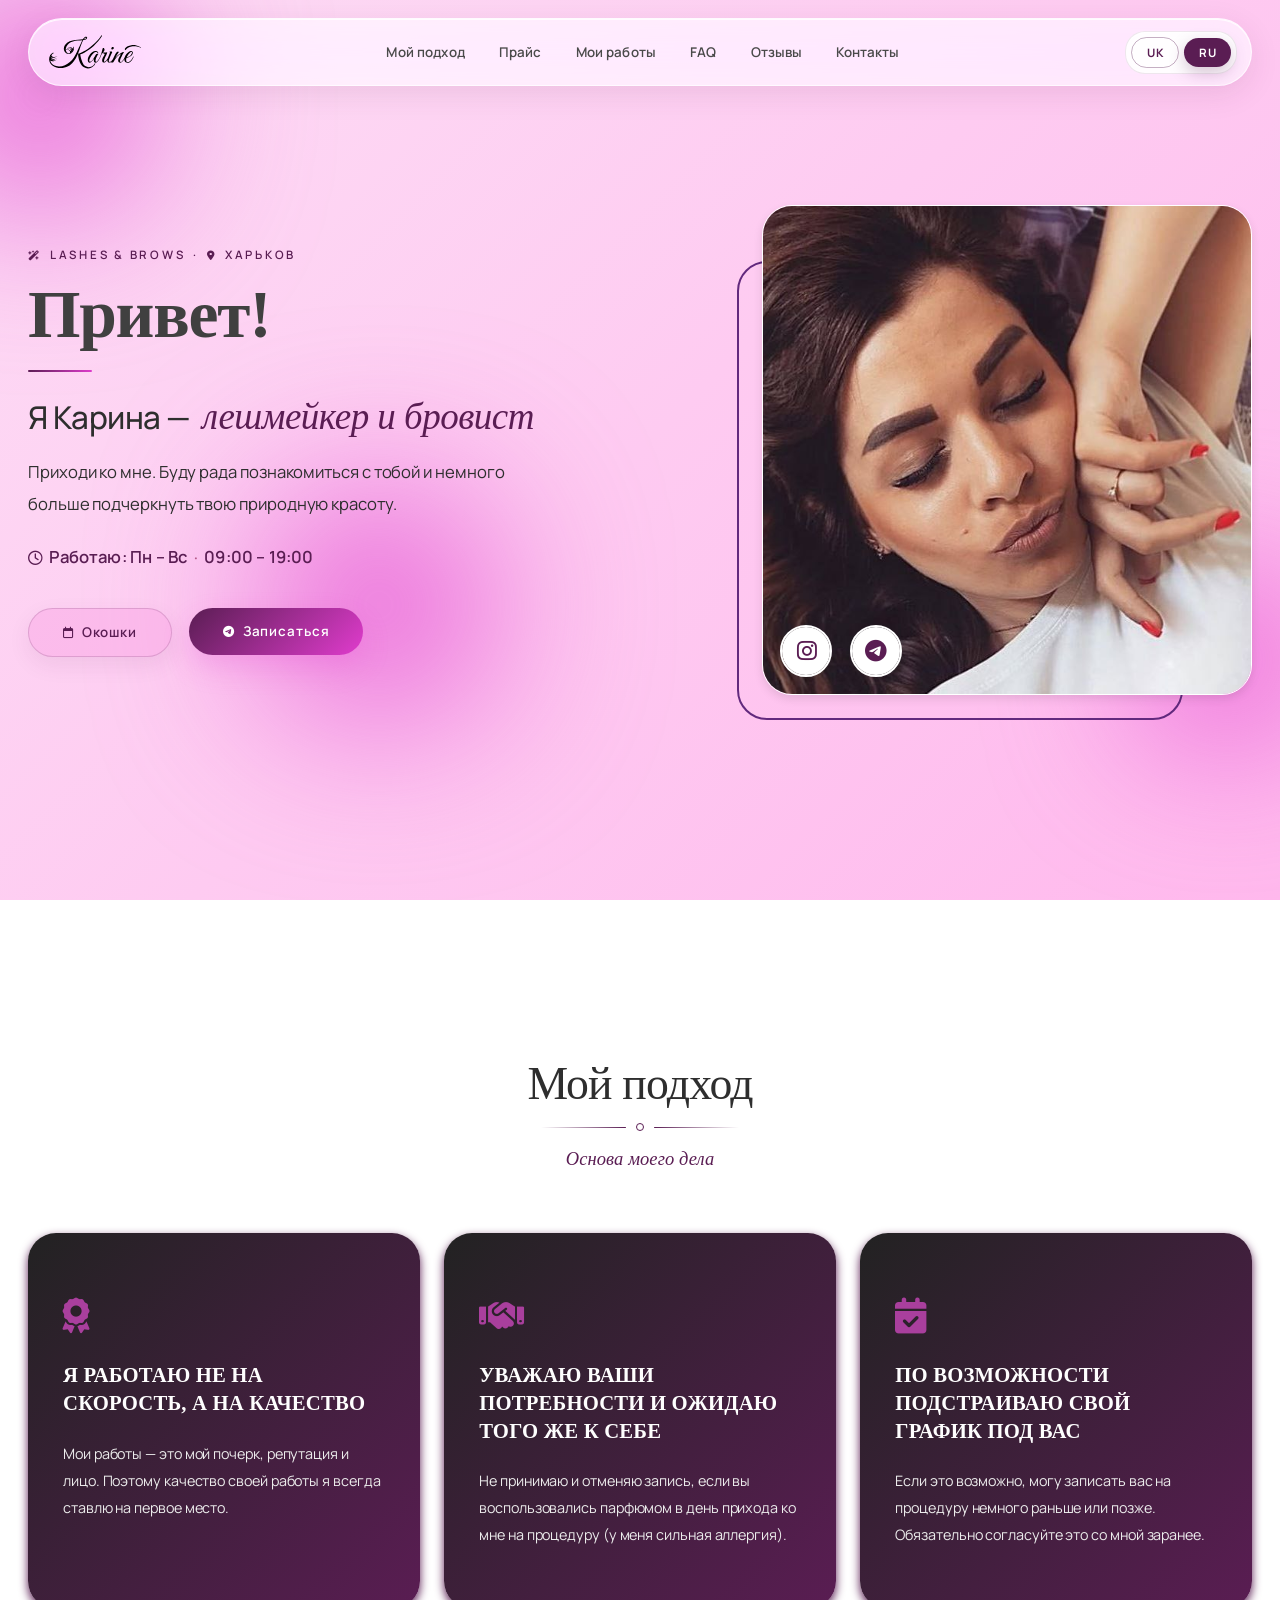
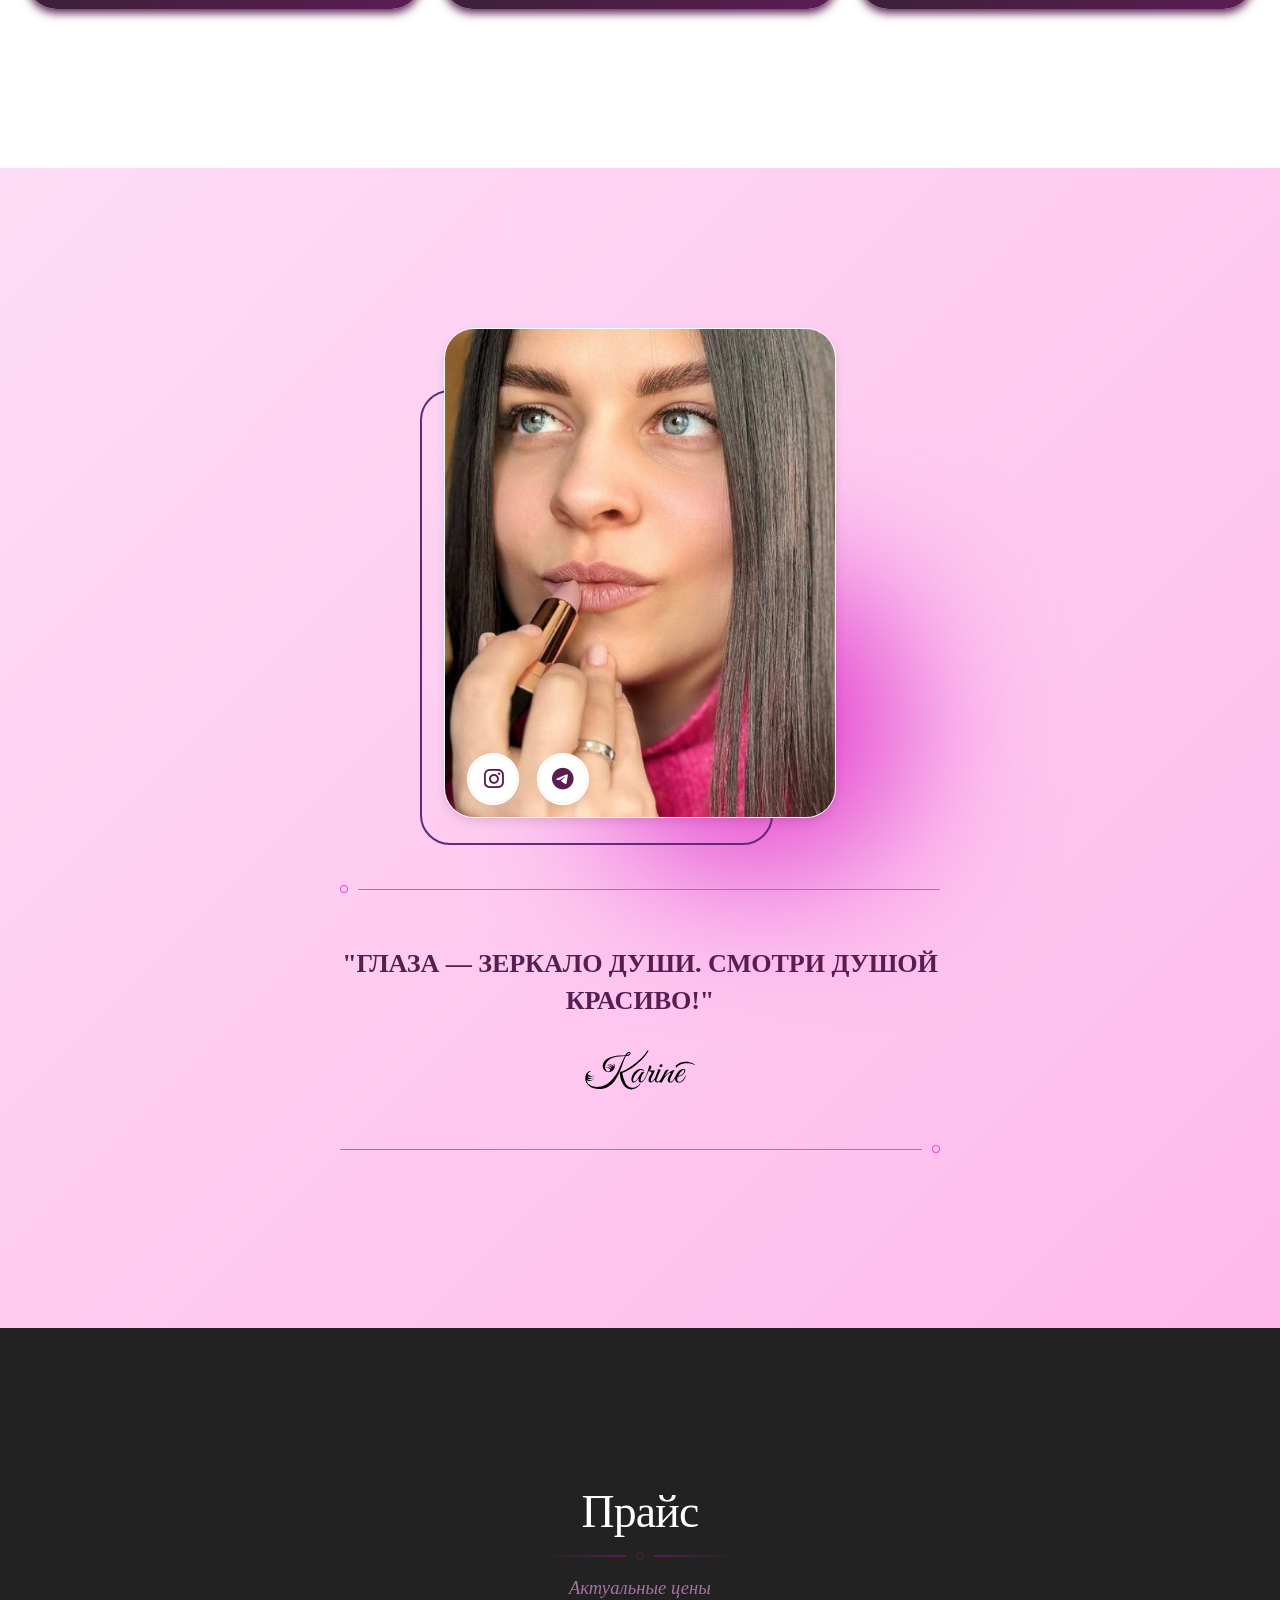
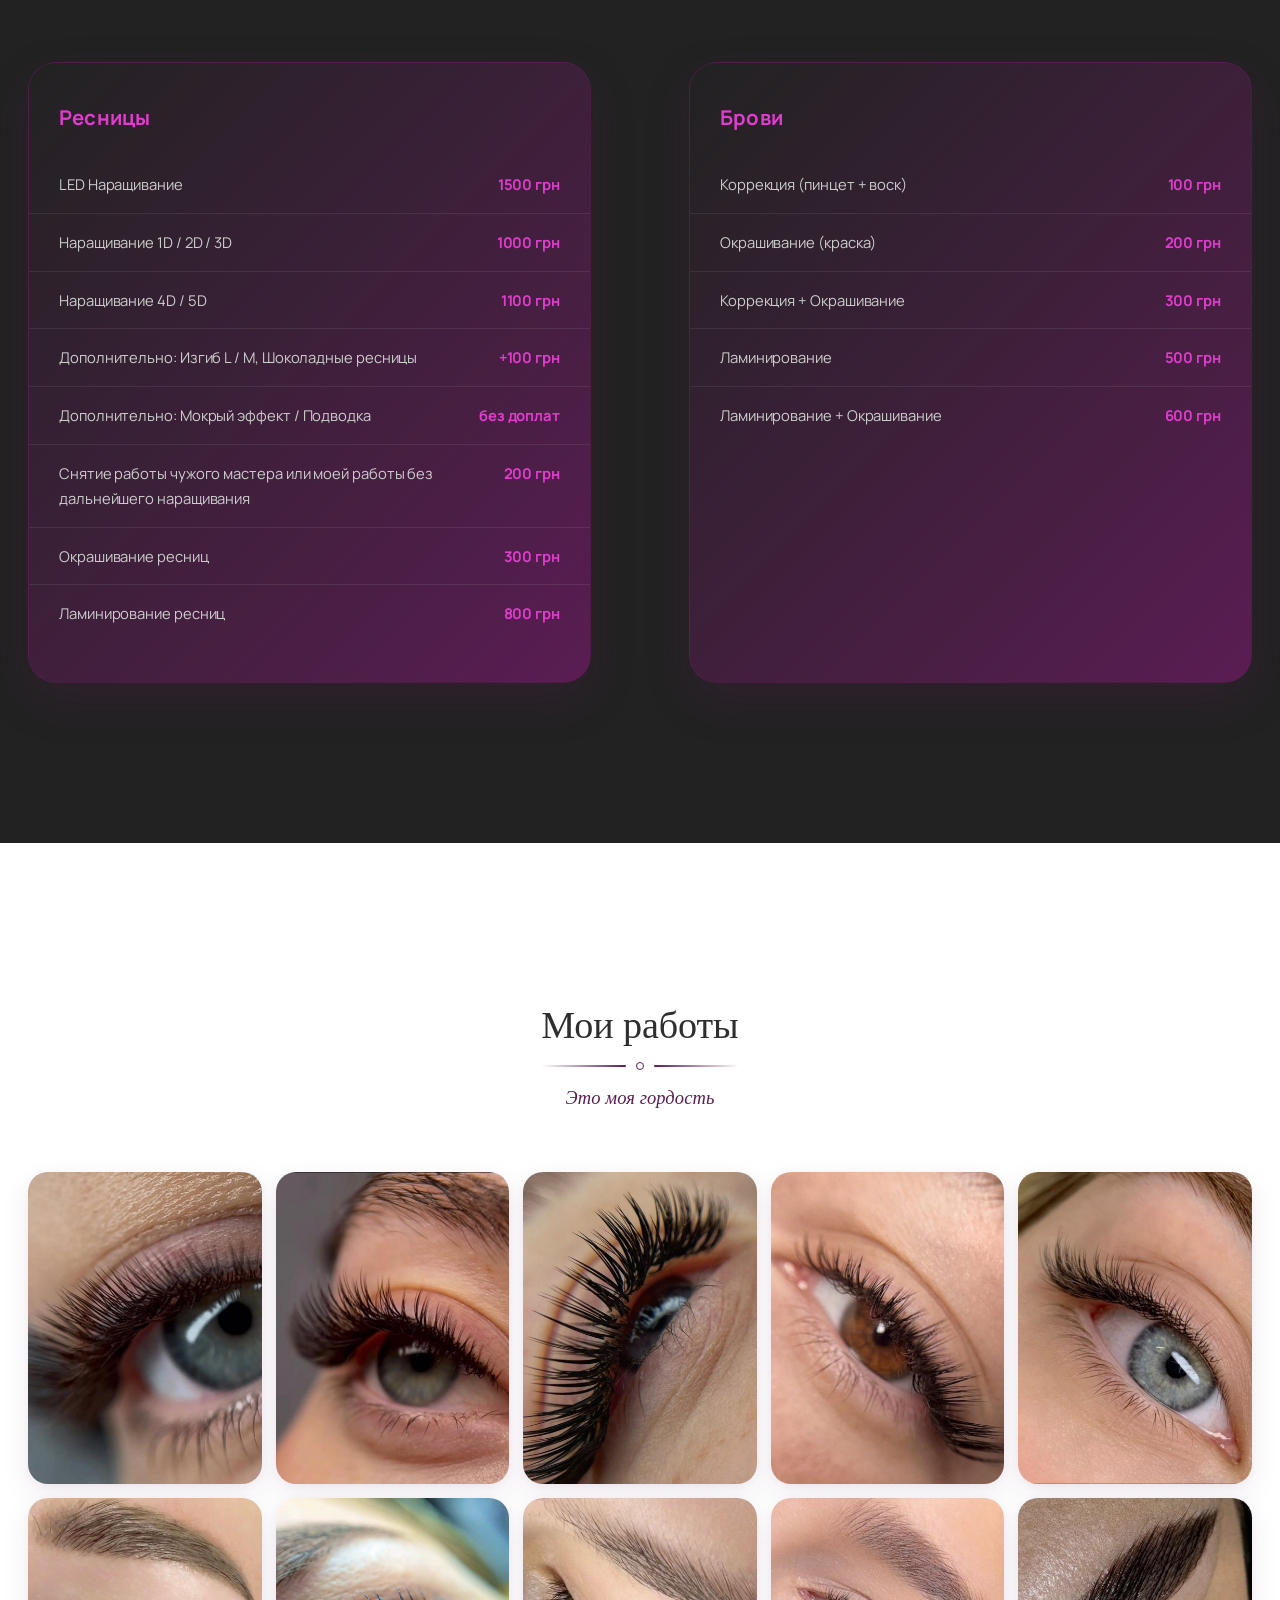
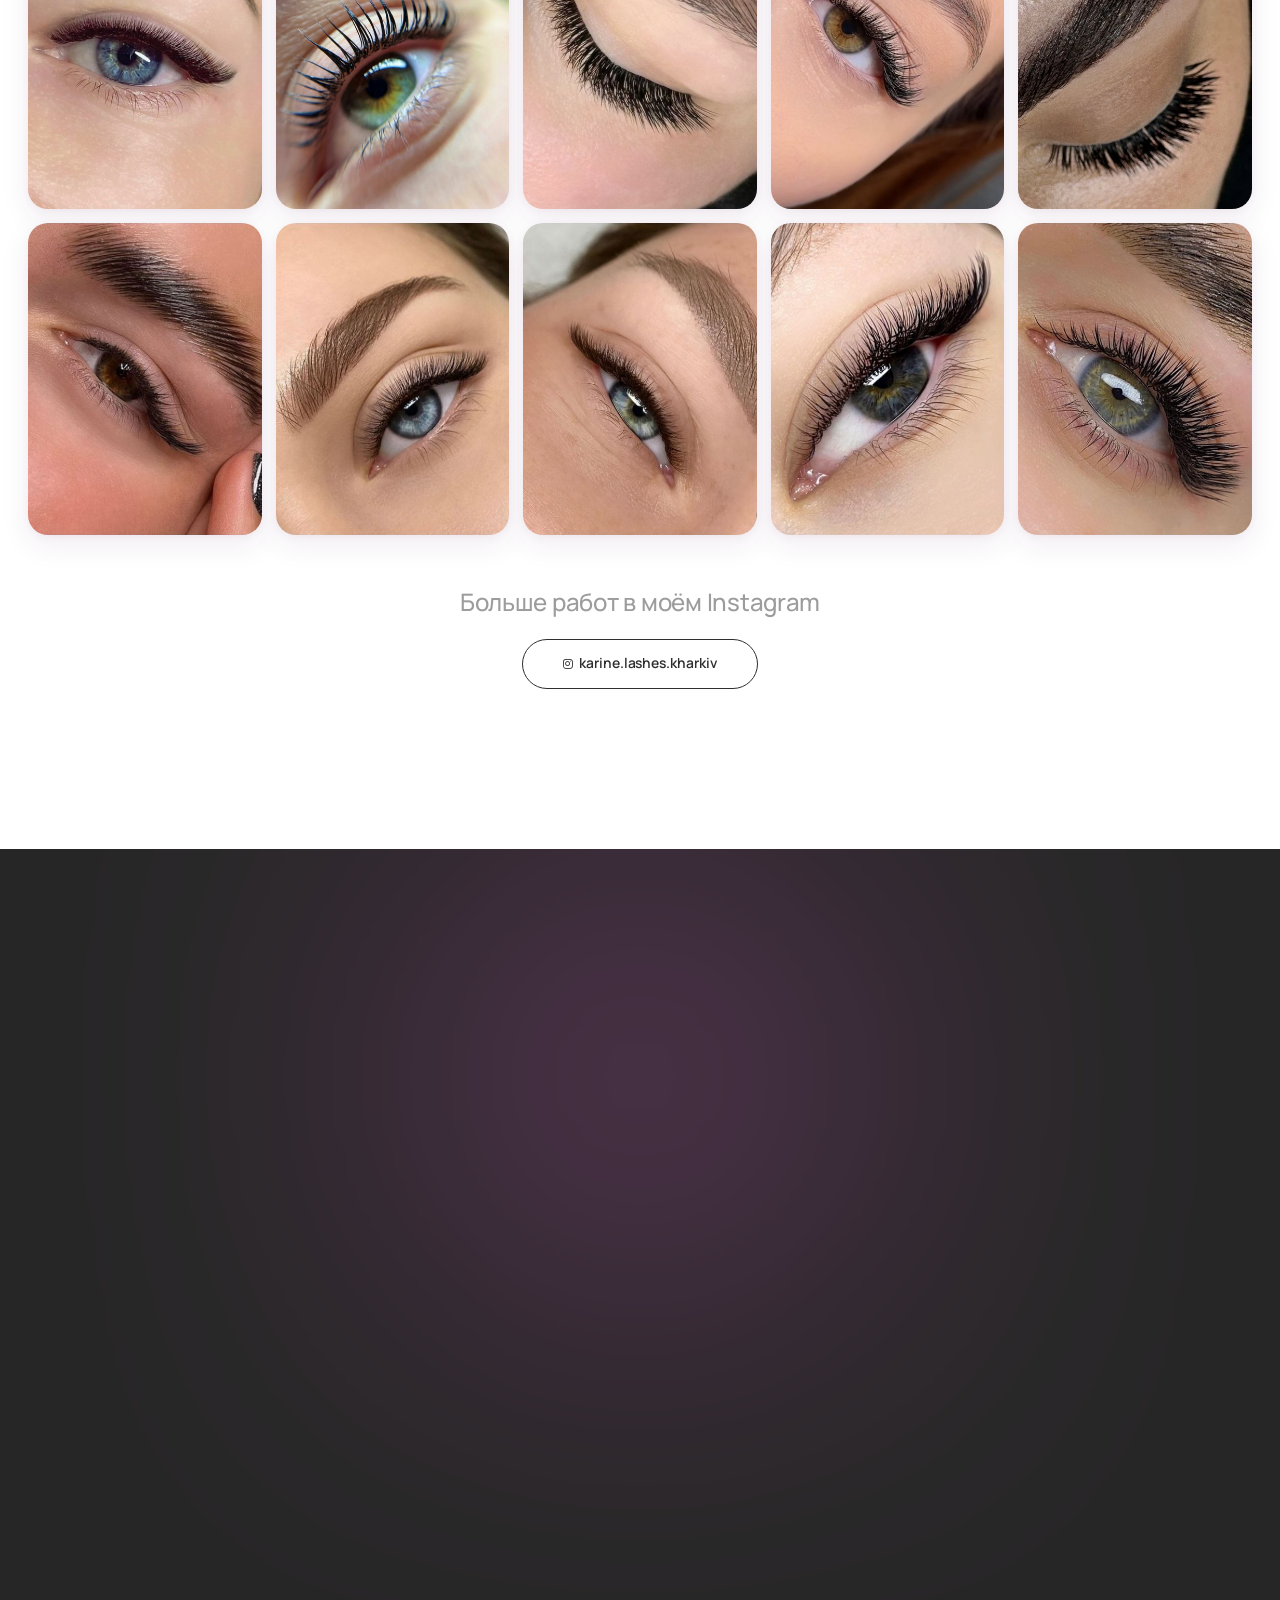
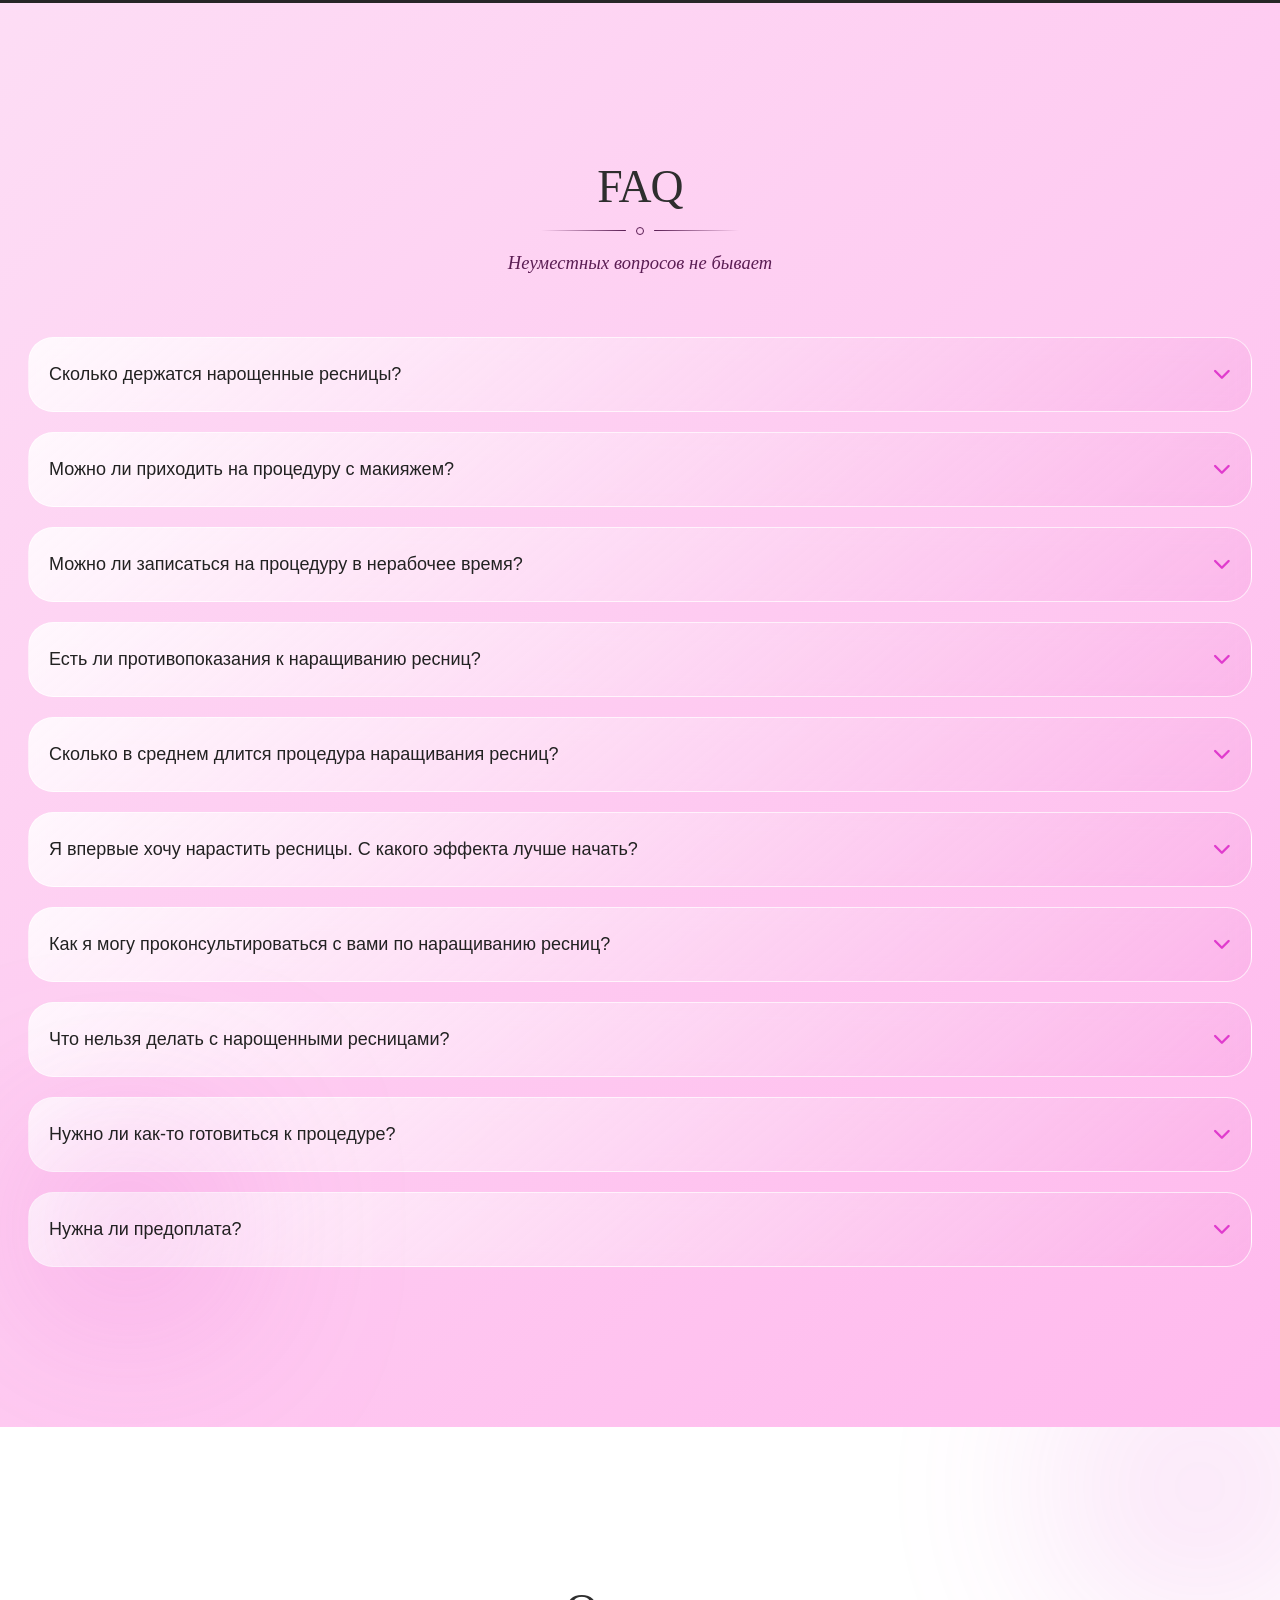
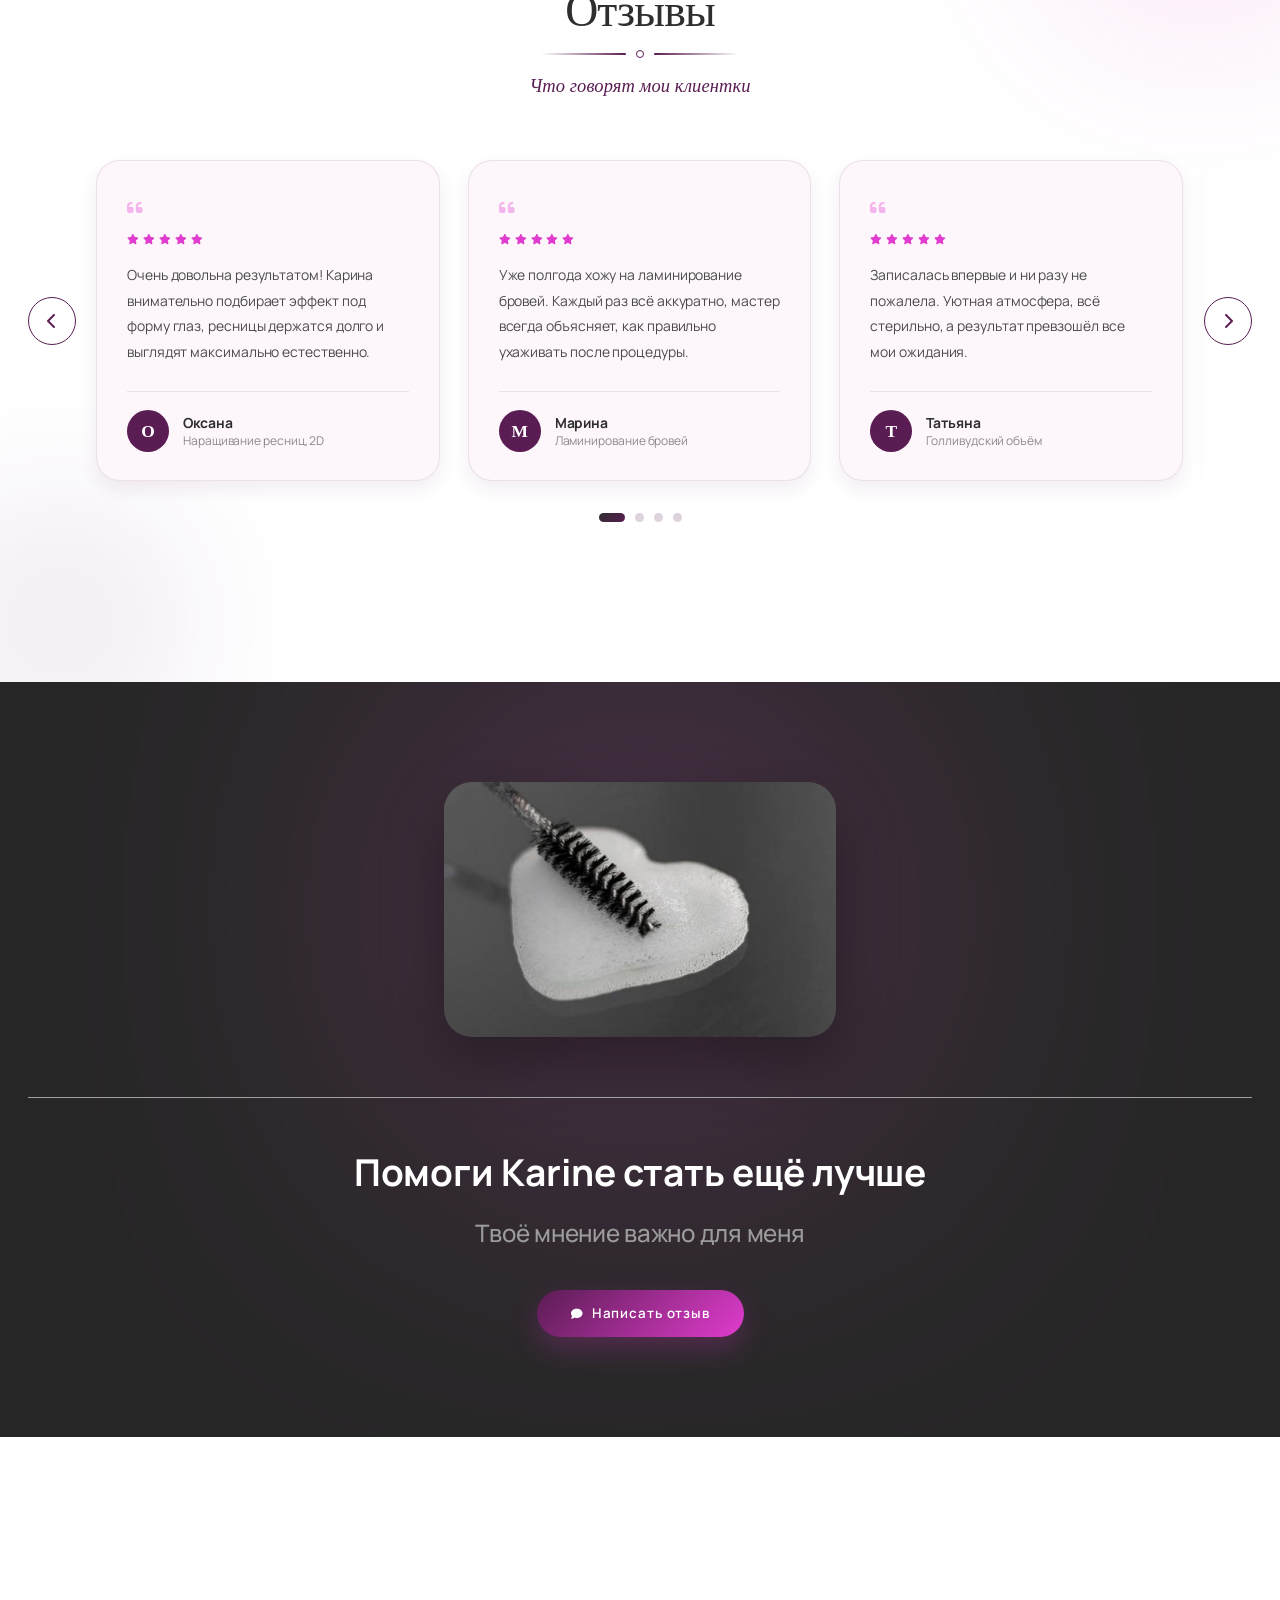
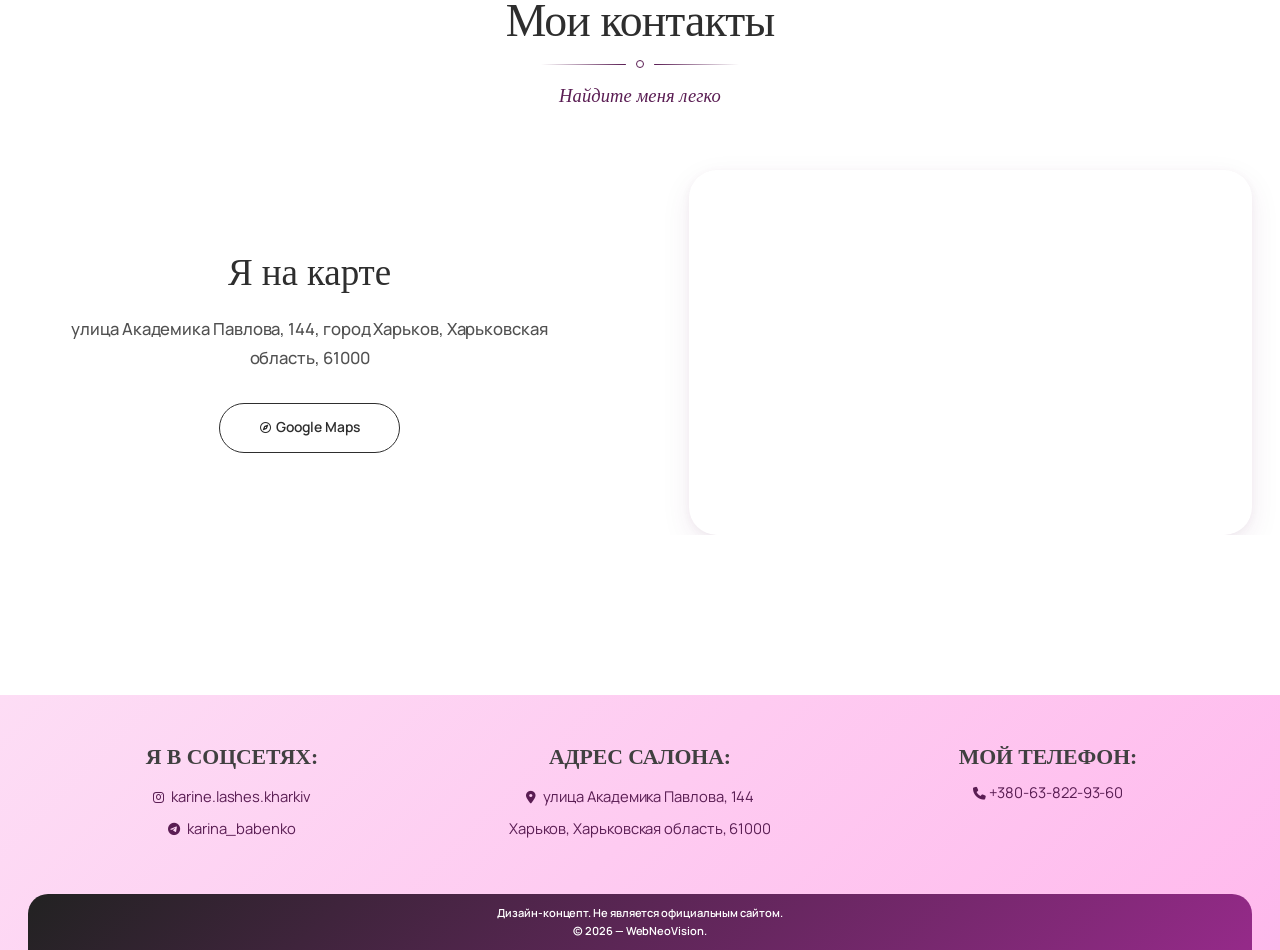
==== commit 73831d2a: "Fourth commit" ====
--- a/index-ru.html
+++ b/index-ru.html
@@ -475,5 +475,105 @@
         }, { threshold: 0.15 });
         document.querySelectorAll('.reveal').forEach(el => revealObserver.observe(el));
     </script>
+    <script>
+        (function () {
+            const track = document.querySelector('.reviews-slider__track');
+            const viewport = document.querySelector('.reviews-slider__viewport');
+            const prevBtn = document.querySelector('.reviews-slider__arrow--prev');
+            const nextBtn = document.querySelector('.reviews-slider__arrow--next');
+            const dotsWrap = document.querySelector('.reviews-slider__dots');
+
+            if (!track || !viewport) return;
+
+            const cards = Array.from(track.children);
+            let currentIndex = 0;
+            let cardsPerView = 3;
+            let autoplayTimer = null;
+
+            function getCardsPerView() {
+                const width = window.innerWidth;
+                if (width <= 700) return 1;
+                if (width <= 1000) return 2;
+                return 3;
+            }
+
+            function getMaxIndex() {
+                return Math.max(0, cards.length - cardsPerView);
+            }
+
+            function renderDots() {
+                dotsWrap.innerHTML = '';
+                const dotCount = getMaxIndex() + 1;
+
+                for (let i = 0; i < dotCount; i++) {
+                    const dot = document.createElement('button');
+                    dot.classList.add('reviews-slider__dot');
+                    if (i === currentIndex) dot.classList.add('is-active');
+                    dot.setAttribute('aria-label', `Слайд ${i + 1}`);
+                    dot.addEventListener('click', () => goTo(i));
+                    dotsWrap.appendChild(dot);
+                }
+            }
+
+            function updateSlider() {
+                const cardWidth = cards[0].getBoundingClientRect().width;
+                const gap = parseFloat(getComputedStyle(track).gap) || 0;
+                const offset = currentIndex * (cardWidth + gap);
+                track.style.transform = `translateX(-${offset}px)`;
+
+                document.querySelectorAll('.reviews-slider__dot').forEach((dot, i) => {
+                    dot.classList.toggle('is-active', i === currentIndex);
+                });
+            }
+
+            function goTo(index) {
+                const maxIndex = getMaxIndex();
+                currentIndex = Math.max(0, Math.min(index, maxIndex));
+                updateSlider();
+                resetAutoplay();
+            }
+
+            function next() {
+                const maxIndex = getMaxIndex();
+                currentIndex = currentIndex >= maxIndex ? 0 : currentIndex + 1;
+                updateSlider();
+            }
+
+            function prev() {
+                const maxIndex = getMaxIndex();
+                currentIndex = currentIndex <= 0 ? maxIndex : currentIndex - 1;
+                updateSlider();
+            }
+
+            function resetAutoplay() {
+                clearInterval(autoplayTimer);
+                autoplayTimer = setInterval(next, 5000);
+            }
+
+            function handleResize() {
+                cardsPerView = getCardsPerView();
+                currentIndex = Math.min(currentIndex, getMaxIndex());
+                renderDots();
+                updateSlider();
+            }
+
+            nextBtn.addEventListener('click', () => {
+                next();
+                resetAutoplay();
+            });
+
+            prevBtn.addEventListener('click', () => {
+                prev();
+                resetAutoplay();
+            });
+
+            window.addEventListener('resize', handleResize);
+
+            cardsPerView = getCardsPerView();
+            renderDots();
+            updateSlider();
+            resetAutoplay();
+        })();
+    </script>
 </body>
 </html>
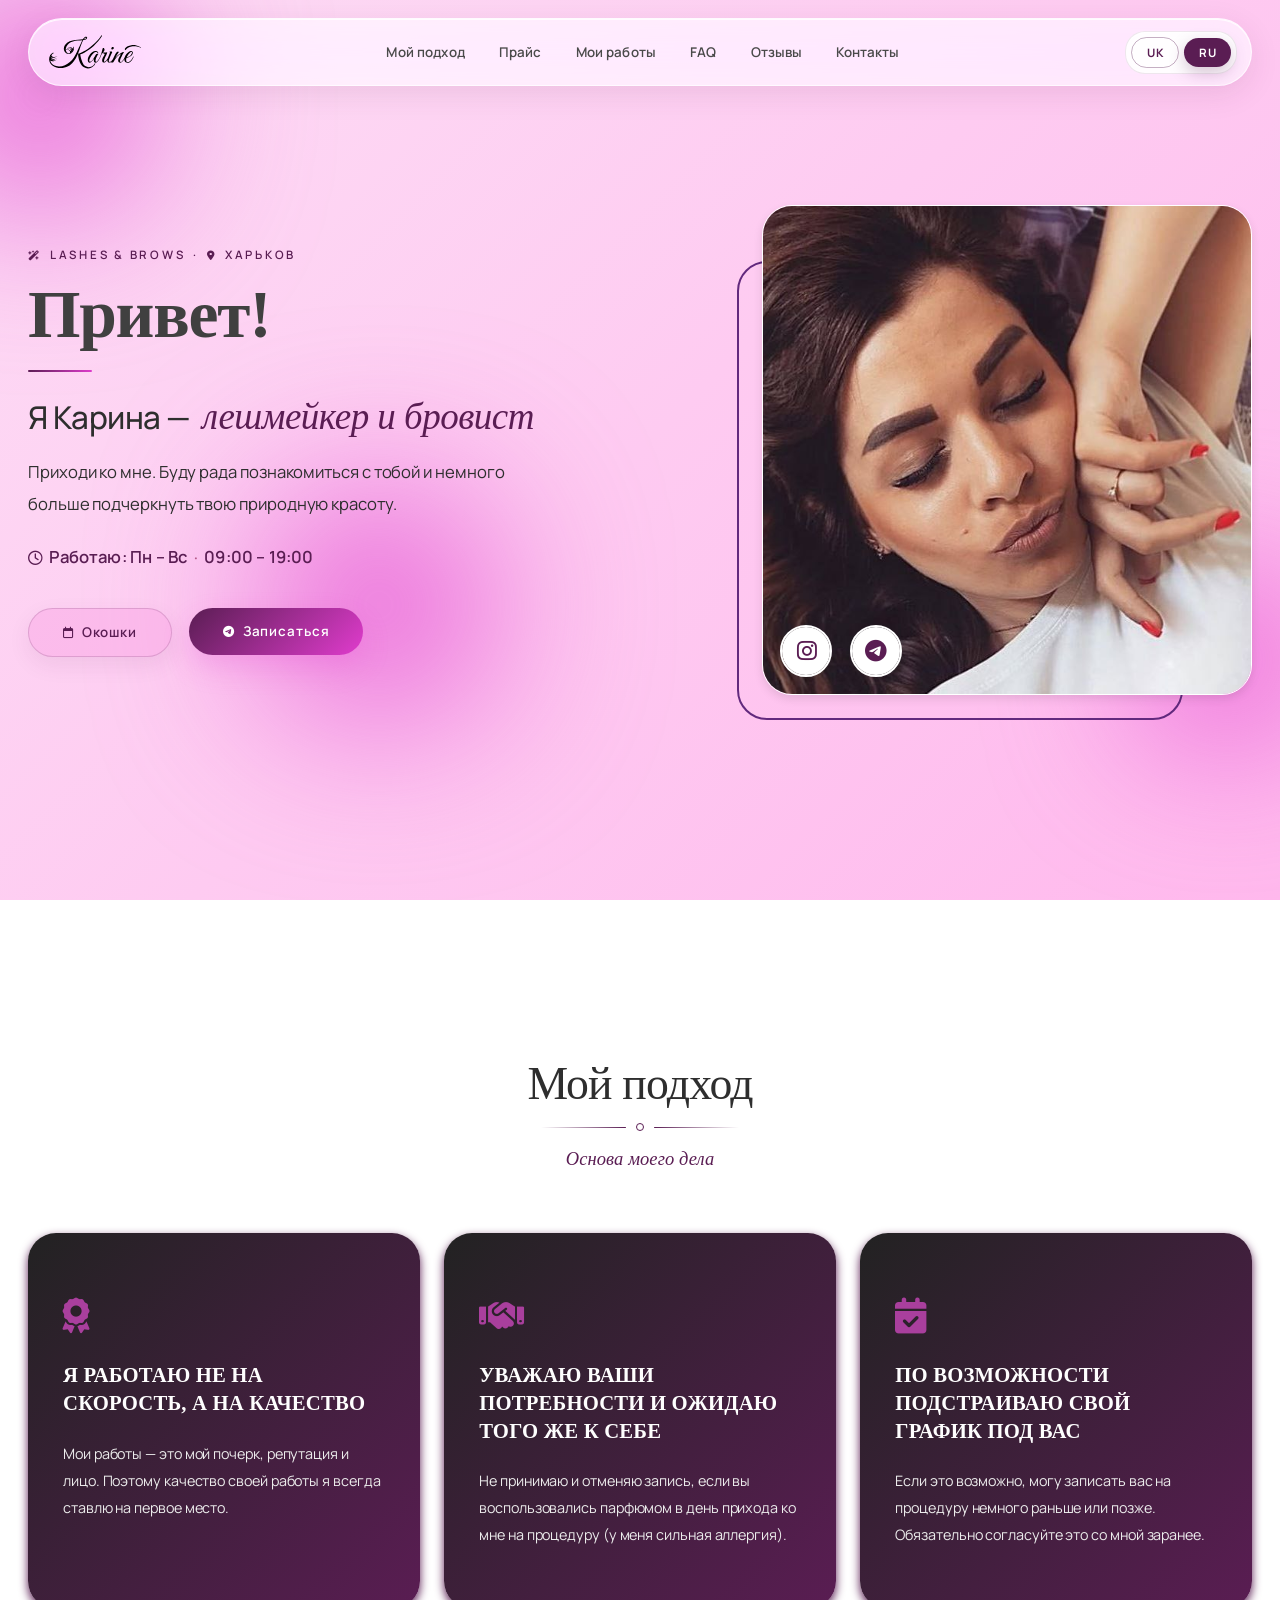
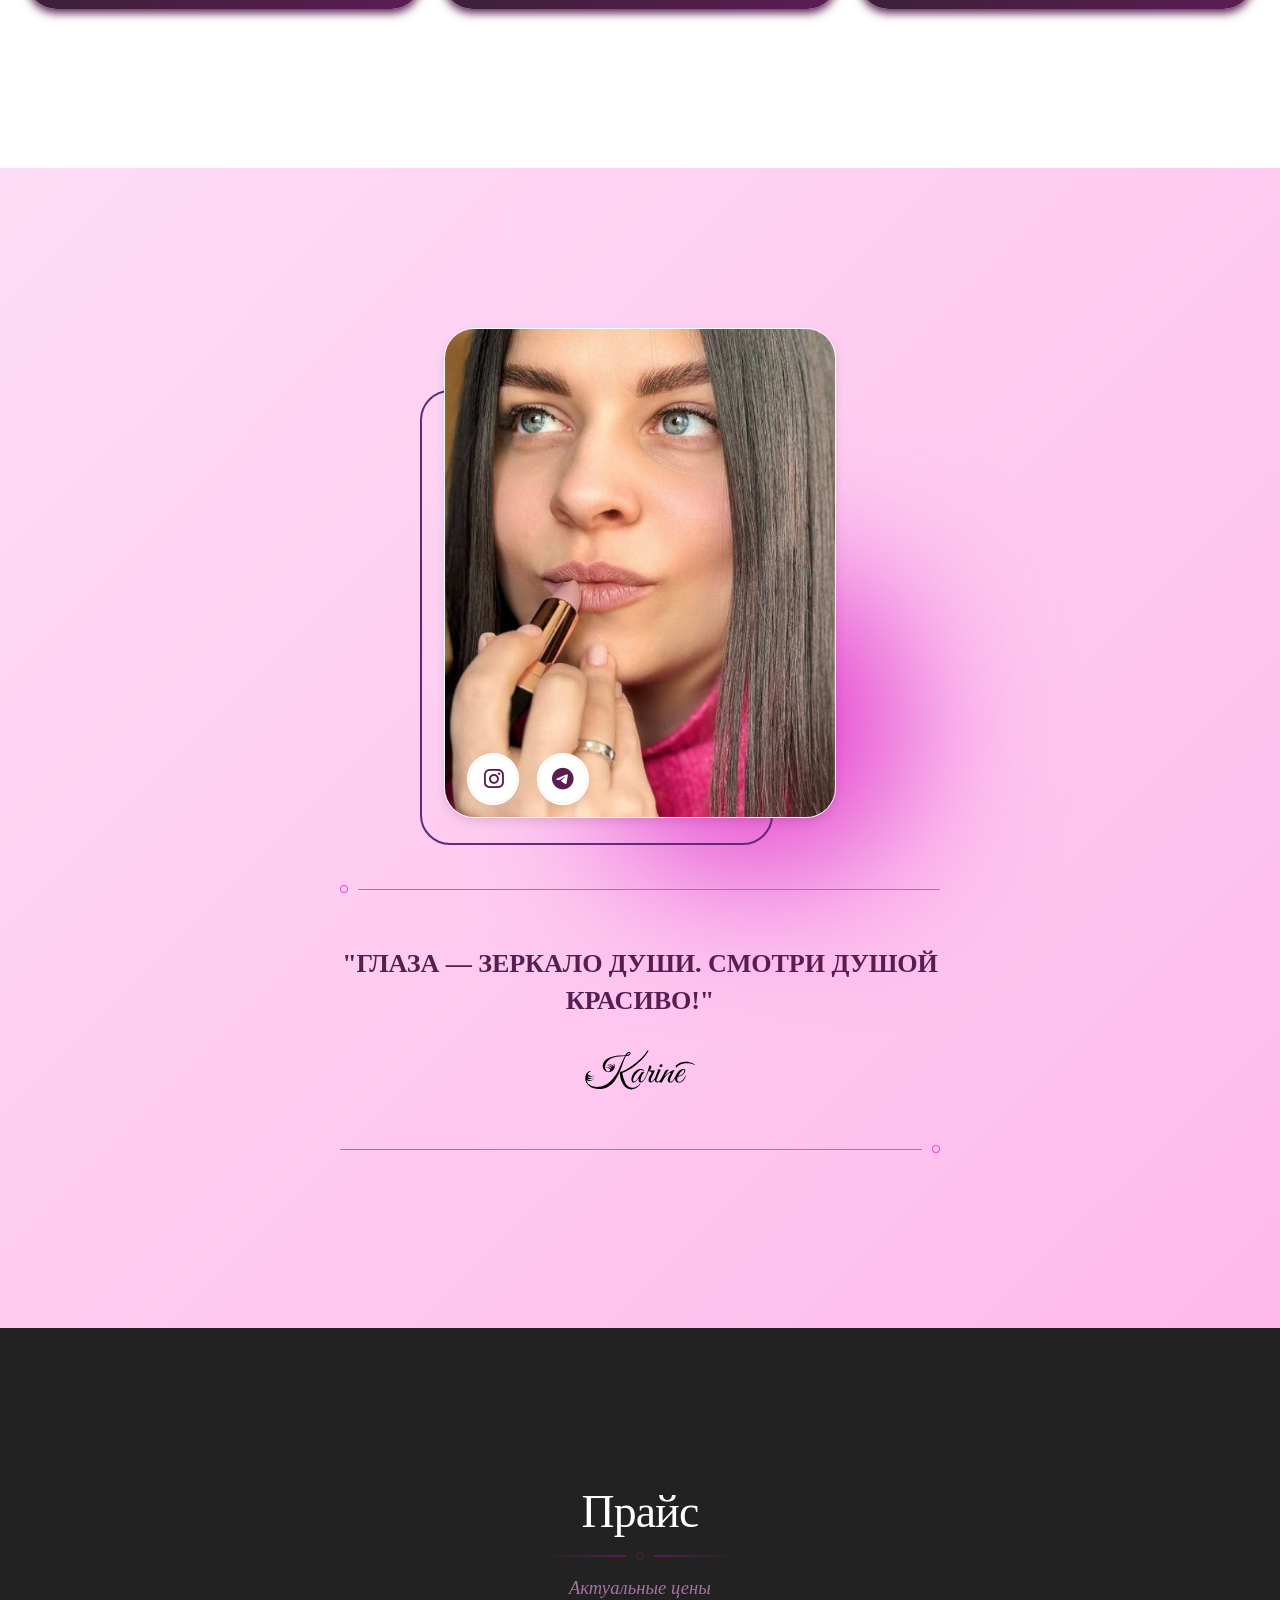
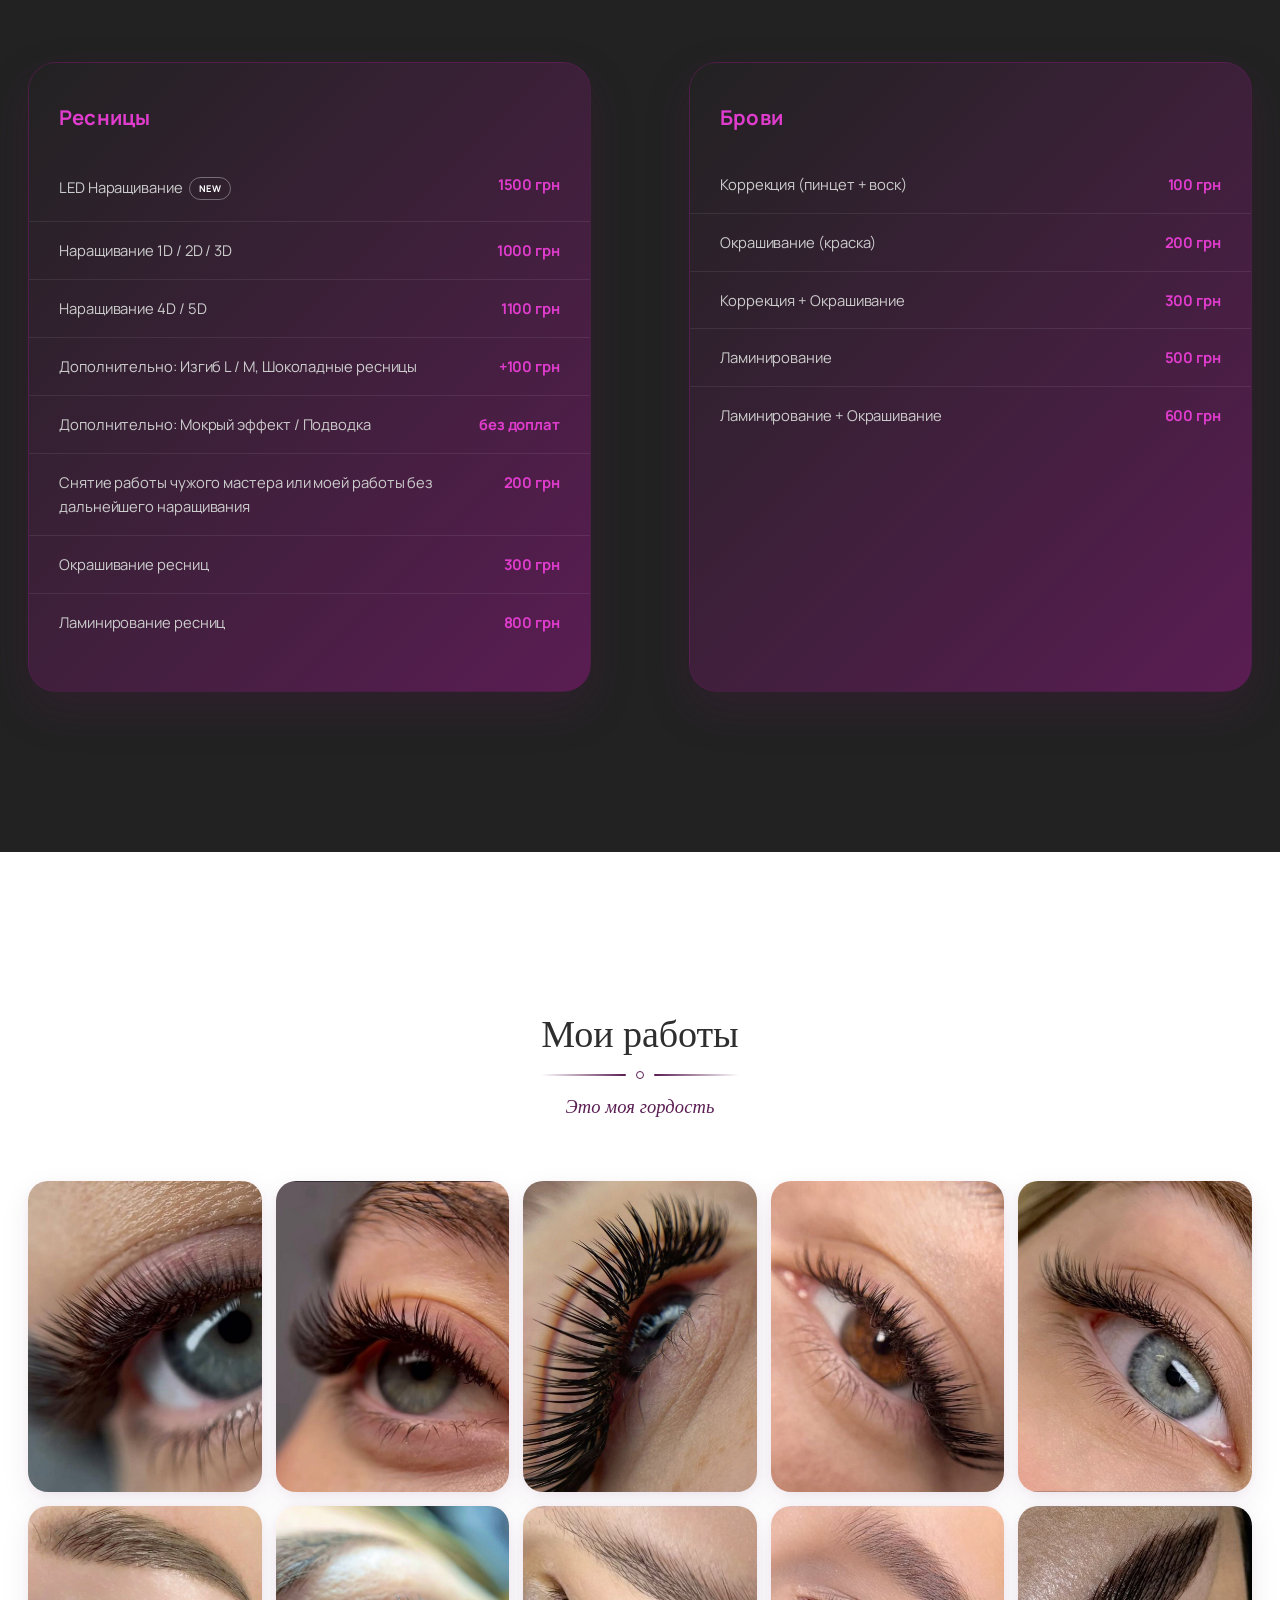
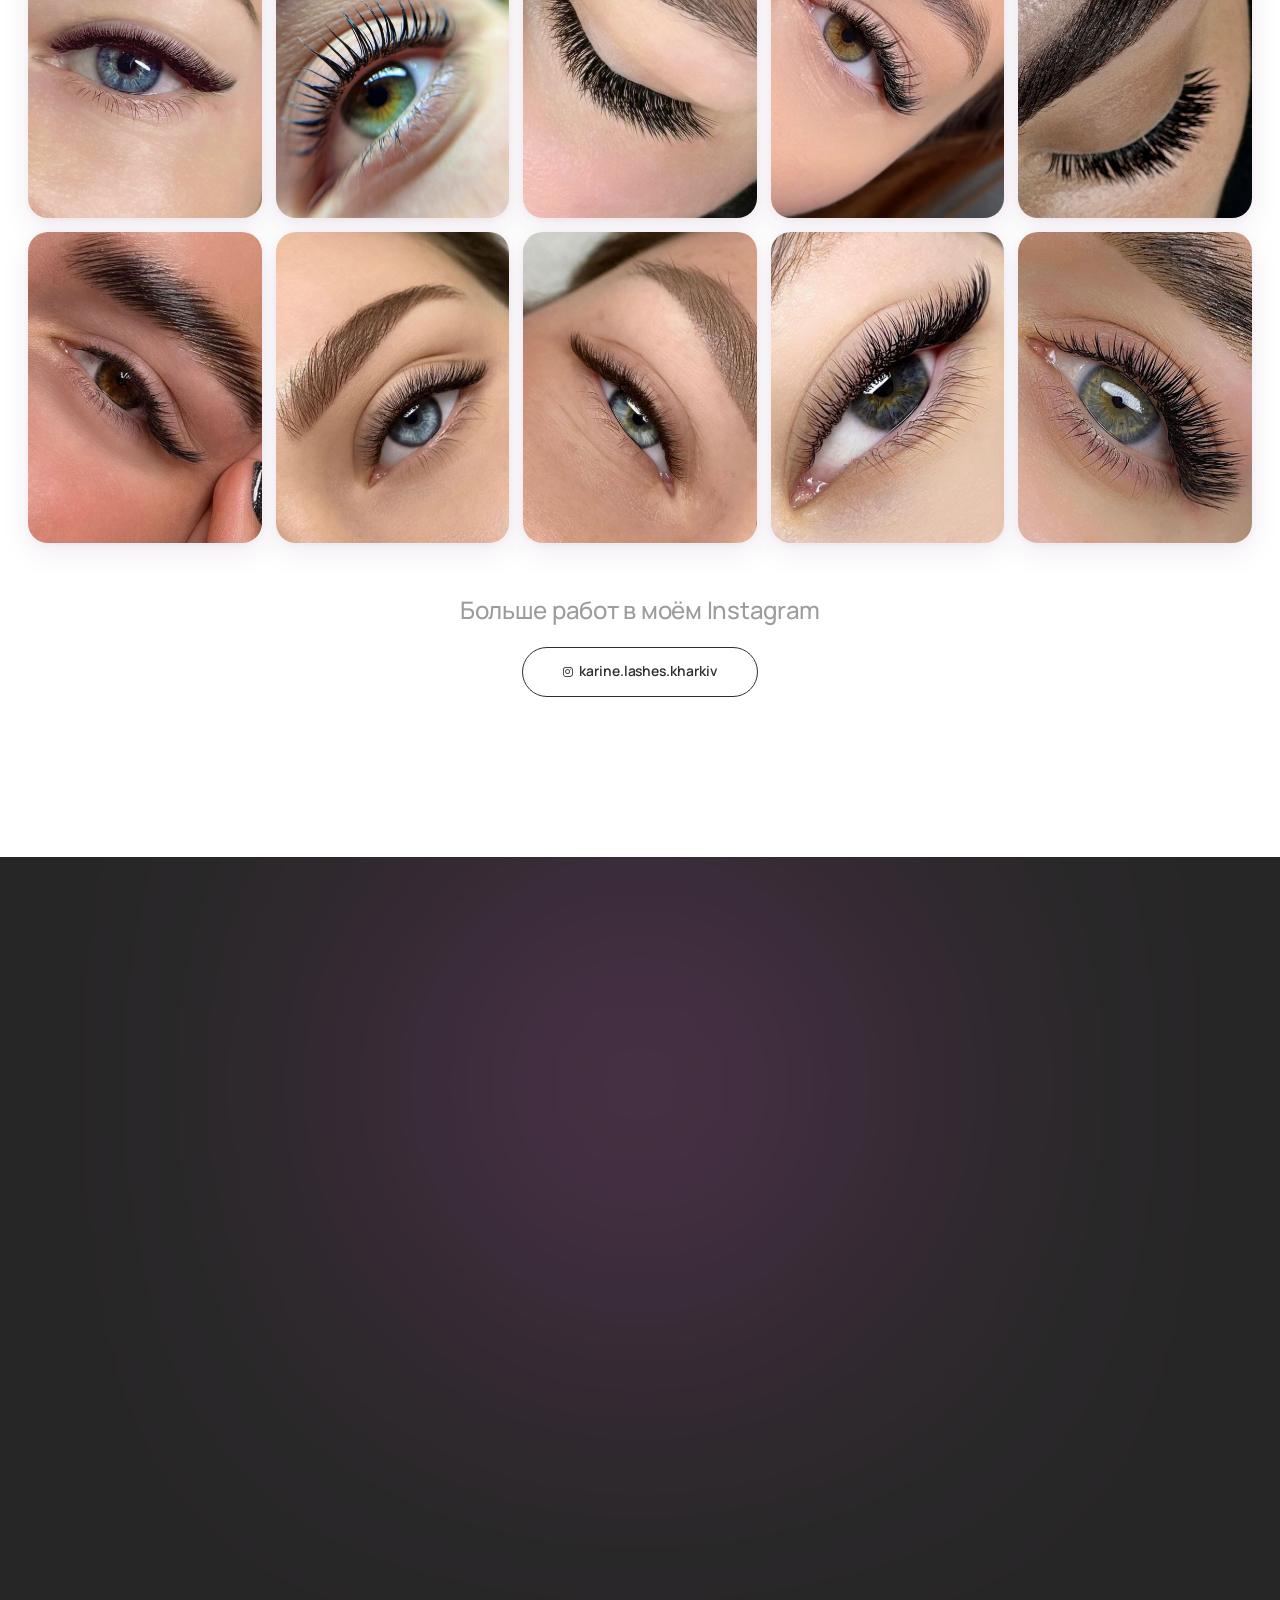
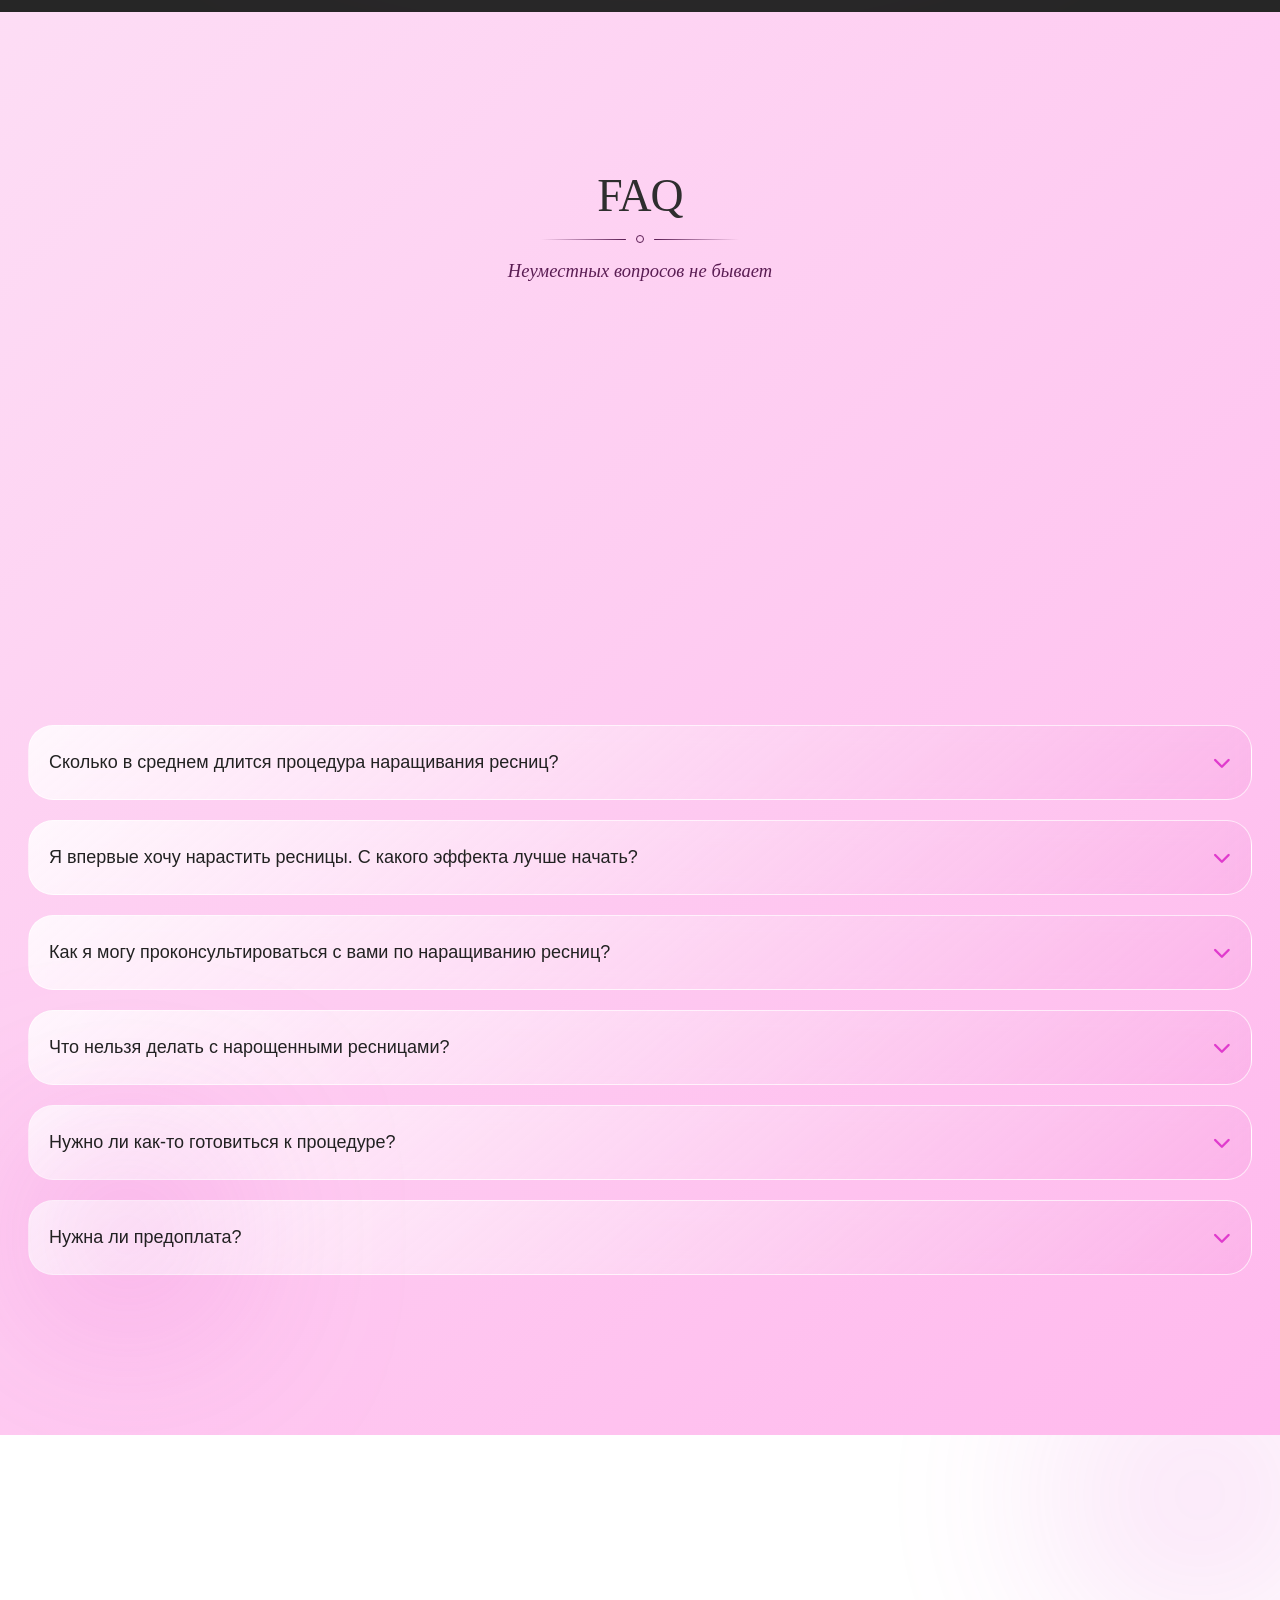
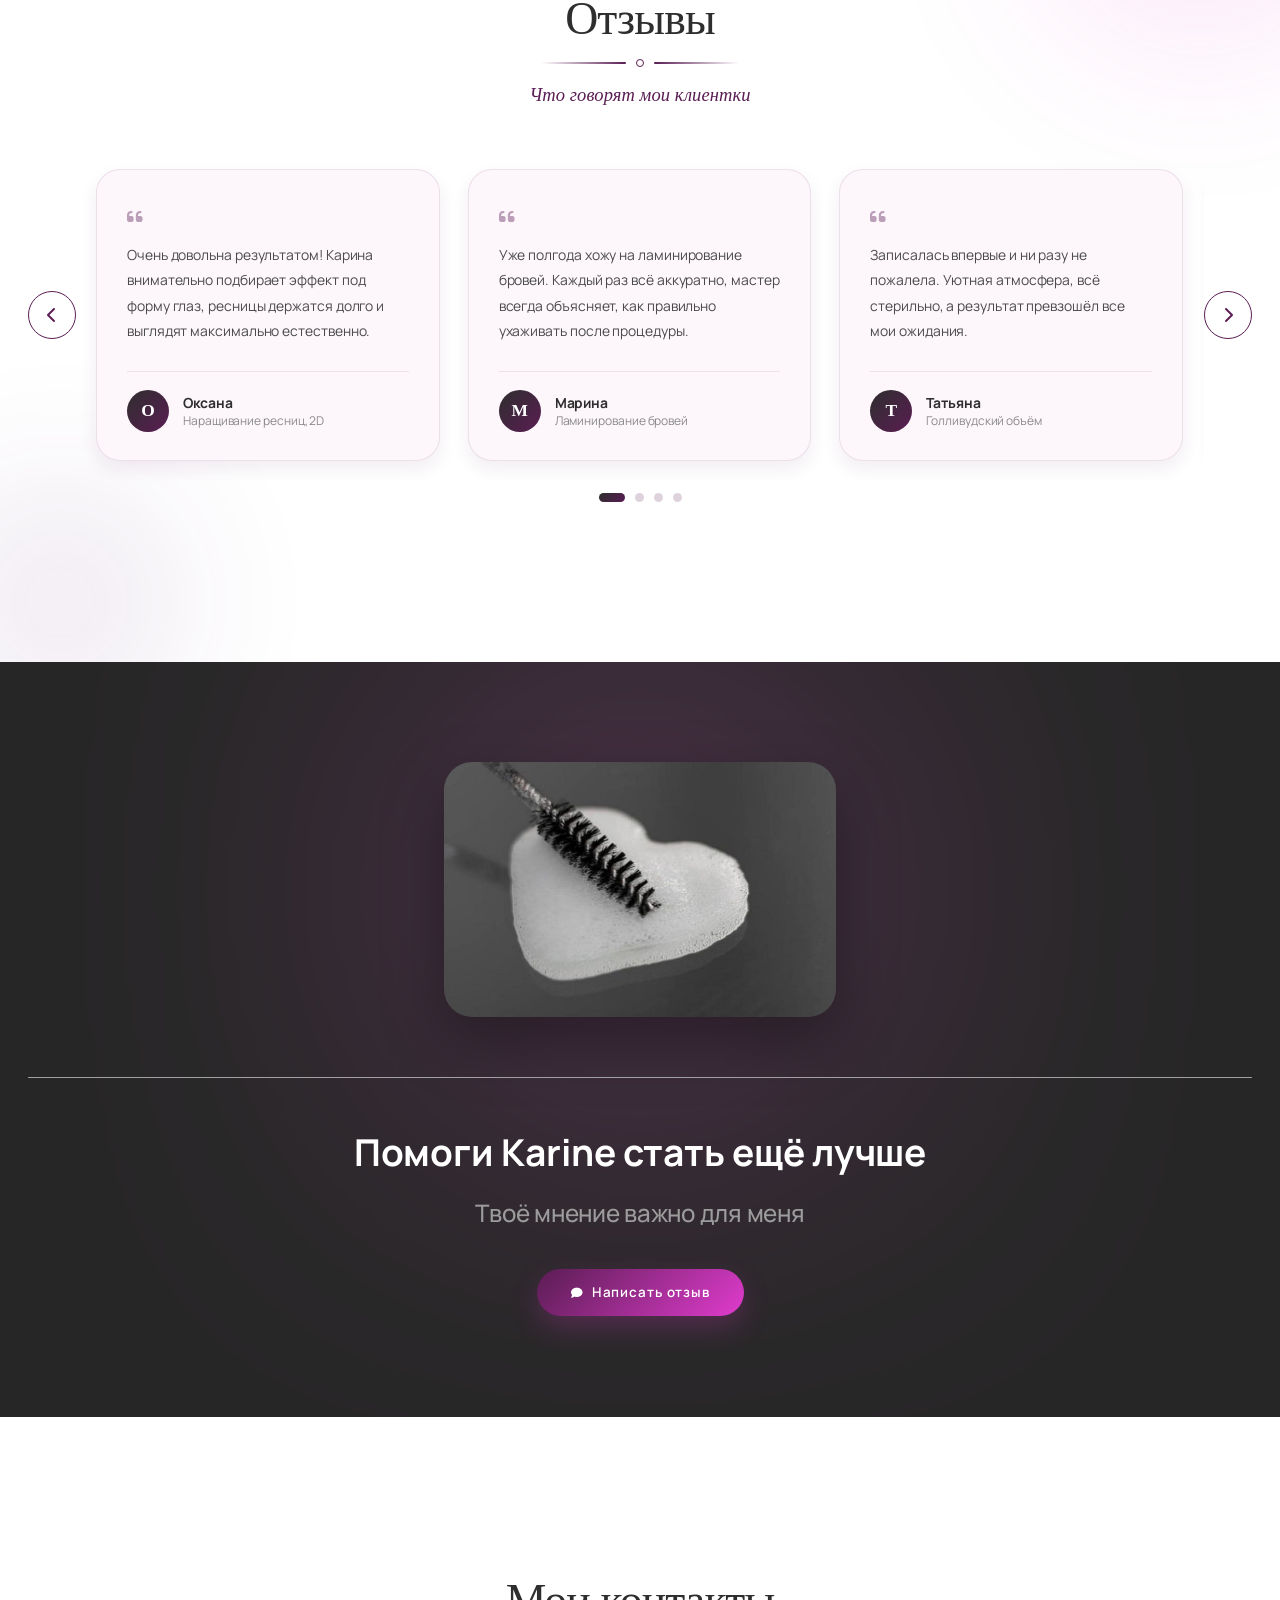
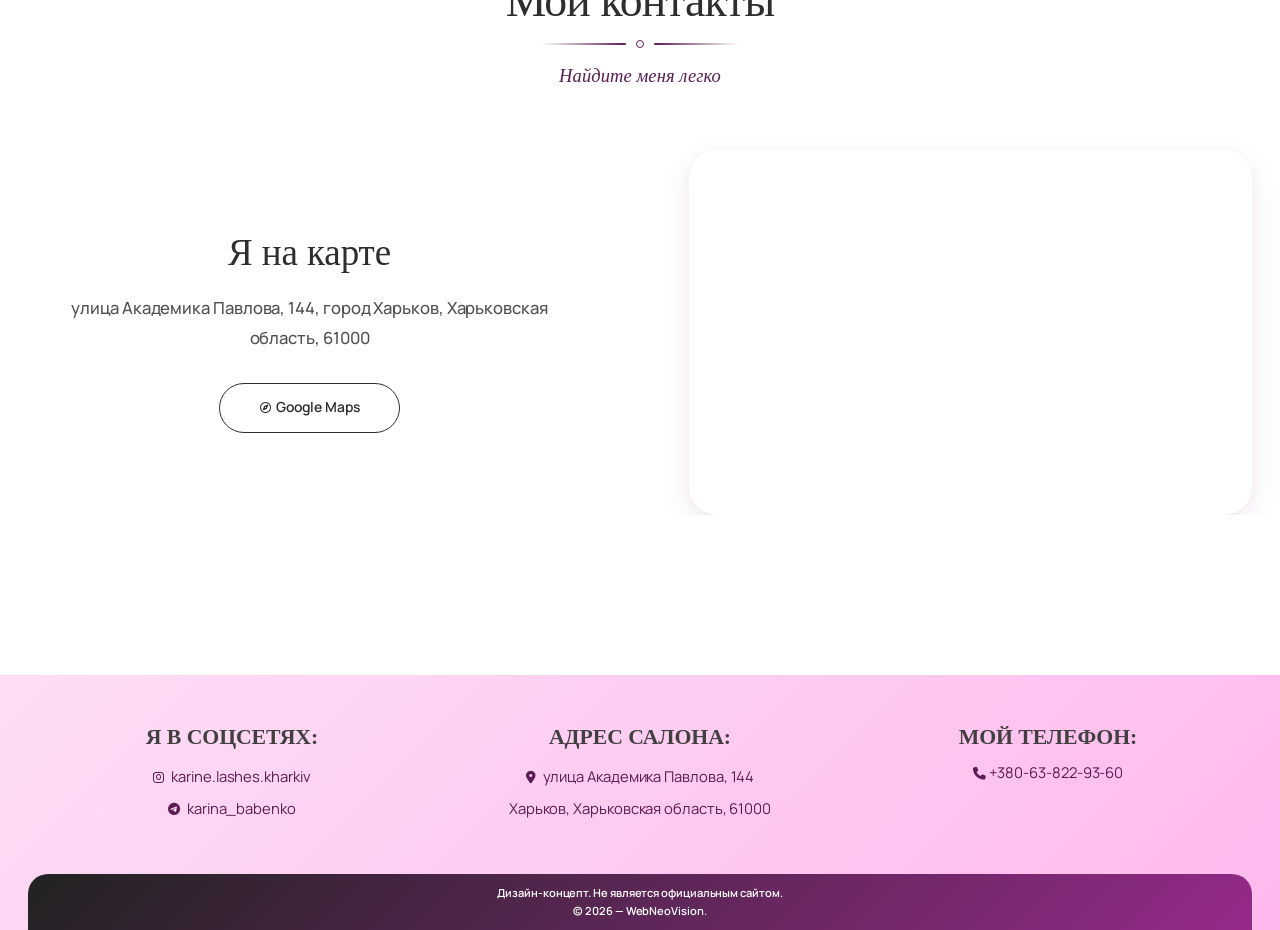
==== commit 3e3eea0d: "Fifth commit" ====
--- a/index-ru.html
+++ b/index-ru.html
@@ -137,7 +137,7 @@
                 <div class="price__category_lashes reveal">
                     <h3 class="price__category-title">Ресницы</h3>
                     <ul class="price__list">
-                        <li><span>LED Наращивание</span><span>1500 грн</span></li>
+                        <li><span>LED Наращивание&nbsp; <span class="badge-new">NEW</span></span><span>1500 грн</span></li>
                         <li><span>Наращивание 1D / 2D / 3D</span><span>1000 грн</span></li>
                         <li><span>Наращивание 4D / 5D</span><span>1100 грн</span></li>
                         <li><span>Дополнительно: Изгиб L / M, Шоколадные ресницы</span><span>+100 грн</span></li>
@@ -237,11 +237,7 @@
 
                         <div class="review-card">
                             <i class="fa-solid fa-quote-left review-card__quote-icon"></i>
-                            <div class="review-card__stars">
-                                <i class="fa-solid fa-star"></i><i class="fa-solid fa-star"></i>
-                                <i class="fa-solid fa-star"></i><i class="fa-solid fa-star"></i>
-                                <i class="fa-solid fa-star"></i>
-                            </div>
+                            
                             <p class="review-card__text">
                                 Очень довольна результатом! Карина внимательно подбирает эффект под форму глаз,
                                 ресницы держатся долго и выглядят максимально естественно.
@@ -257,11 +253,7 @@
 
                         <div class="review-card">
                             <i class="fa-solid fa-quote-left review-card__quote-icon"></i>
-                            <div class="review-card__stars">
-                                <i class="fa-solid fa-star"></i><i class="fa-solid fa-star"></i>
-                                <i class="fa-solid fa-star"></i><i class="fa-solid fa-star"></i>
-                                <i class="fa-solid fa-star"></i>
-                            </div>
+                            
                             <p class="review-card__text">
                                 Уже полгода хожу на ламинирование бровей. Каждый раз всё аккуратно,
                                 мастер всегда объясняет, как правильно ухаживать после процедуры.
@@ -277,11 +269,7 @@
 
                         <div class="review-card">
                             <i class="fa-solid fa-quote-left review-card__quote-icon"></i>
-                            <div class="review-card__stars">
-                                <i class="fa-solid fa-star"></i><i class="fa-solid fa-star"></i>
-                                <i class="fa-solid fa-star"></i><i class="fa-solid fa-star"></i>
-                                <i class="fa-solid fa-star"></i>
-                            </div>
+                            
                             <p class="review-card__text">
                                 Записалась впервые и ни разу не пожалела. Уютная атмосфера, всё стерильно,
                                 а результат превзошёл все мои ожидания.
@@ -297,11 +285,7 @@
 
                         <div class="review-card">
                             <i class="fa-solid fa-quote-left review-card__quote-icon"></i>
-                            <div class="review-card__stars">
-                                <i class="fa-solid fa-star"></i><i class="fa-solid fa-star"></i>
-                                <i class="fa-solid fa-star"></i><i class="fa-solid fa-star"></i>
-                                <i class="fa-solid fa-star"></i>
-                            </div>
+                            
                             <p class="review-card__text">
                                 Очень внимательный и заботливый мастер. Посоветовала эффект,
                                 который идеально подошёл к форме моих глаз — выглядит очень натурально.
@@ -317,11 +301,7 @@
 
                         <div class="review-card">
                             <i class="fa-solid fa-quote-left review-card__quote-icon"></i>
-                            <div class="review-card__stars">
-                                <i class="fa-solid fa-star"></i><i class="fa-solid fa-star"></i>
-                                <i class="fa-solid fa-star"></i><i class="fa-solid fa-star"></i>
-                                <i class="fa-solid fa-star"></i>
-                            </div>
+                            
                             <p class="review-card__text">
                                 Пришла на коррекцию бровей и осталась в полном восторге —
                                 форма идеальная, симметрия безупречная. Обязательно приду снова!
@@ -337,11 +317,7 @@
 
                         <div class="review-card">
                             <i class="fa-solid fa-quote-left review-card__quote-icon"></i>
-                            <div class="review-card__stars">
-                                <i class="fa-solid fa-star"></i><i class="fa-solid fa-star"></i>
-                                <i class="fa-solid fa-star"></i><i class="fa-solid fa-star"></i>
-                                <i class="fa-solid fa-star"></i>
-                            </div>
+                            
                             <p class="review-card__text">
                                 Спасибо за терпение и профессионализм! Карина подробно объяснила
                                 каждый этап процедуры, а результат держится намного дольше,
--- a/css/main.css
+++ b/css/main.css
@@ -1512,9 +1512,10 @@
 
 .review-card__quote-icon {
     font-size: 22px;
-    color: rgba(224, 60, 205, 0.35);
+    color: #5a1d53;
     margin-bottom: 14px;
     display: block;
+    opacity: 0.4;
 }
 
 .review-card__stars {
@@ -1552,7 +1553,7 @@
     align-items: center;
     justify-content: center;
     border-radius: 50%;
-    background: linear-gradient(135deg, #5a1d53 0%, #5a1d53 100%);
+    background: linear-gradient(135deg, #2e2e2e 0%, #5a1d53 100%);
     color: #fff;
     font-weight: 700;
     font-size: 16px;
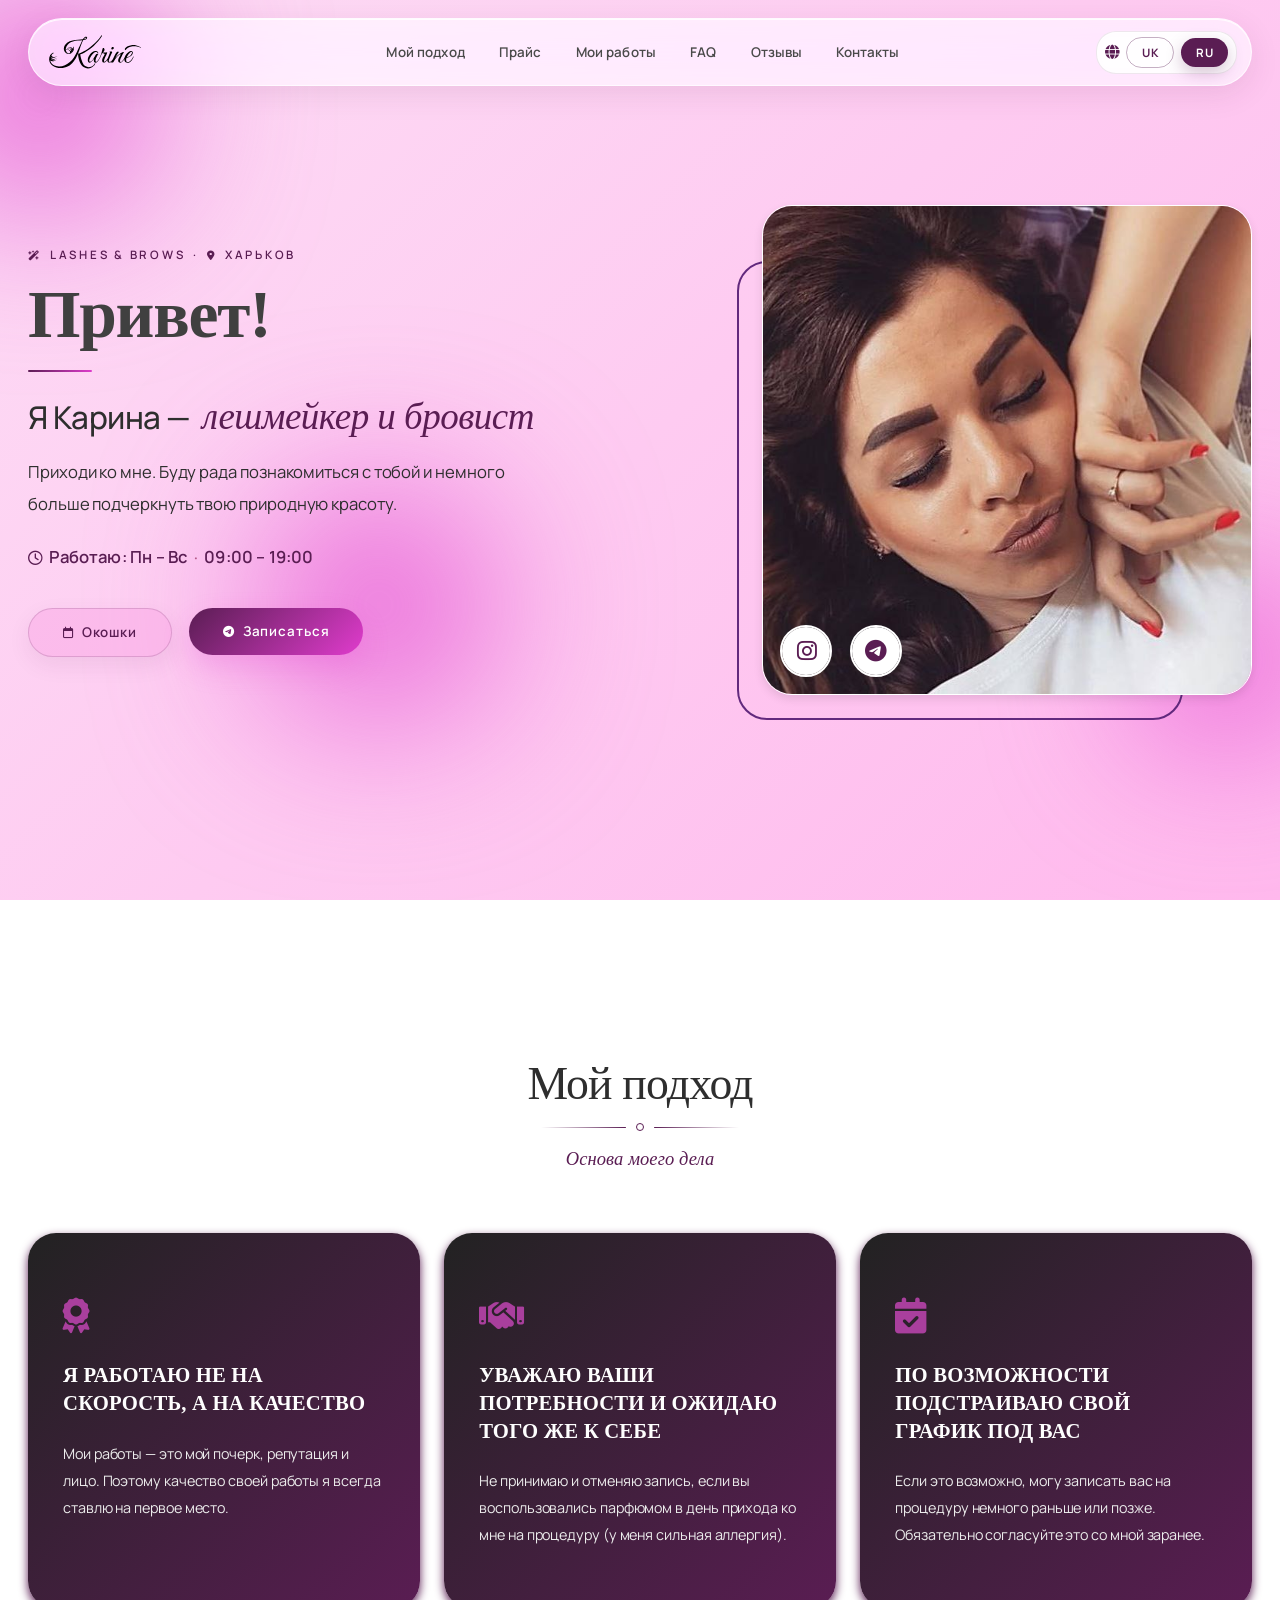
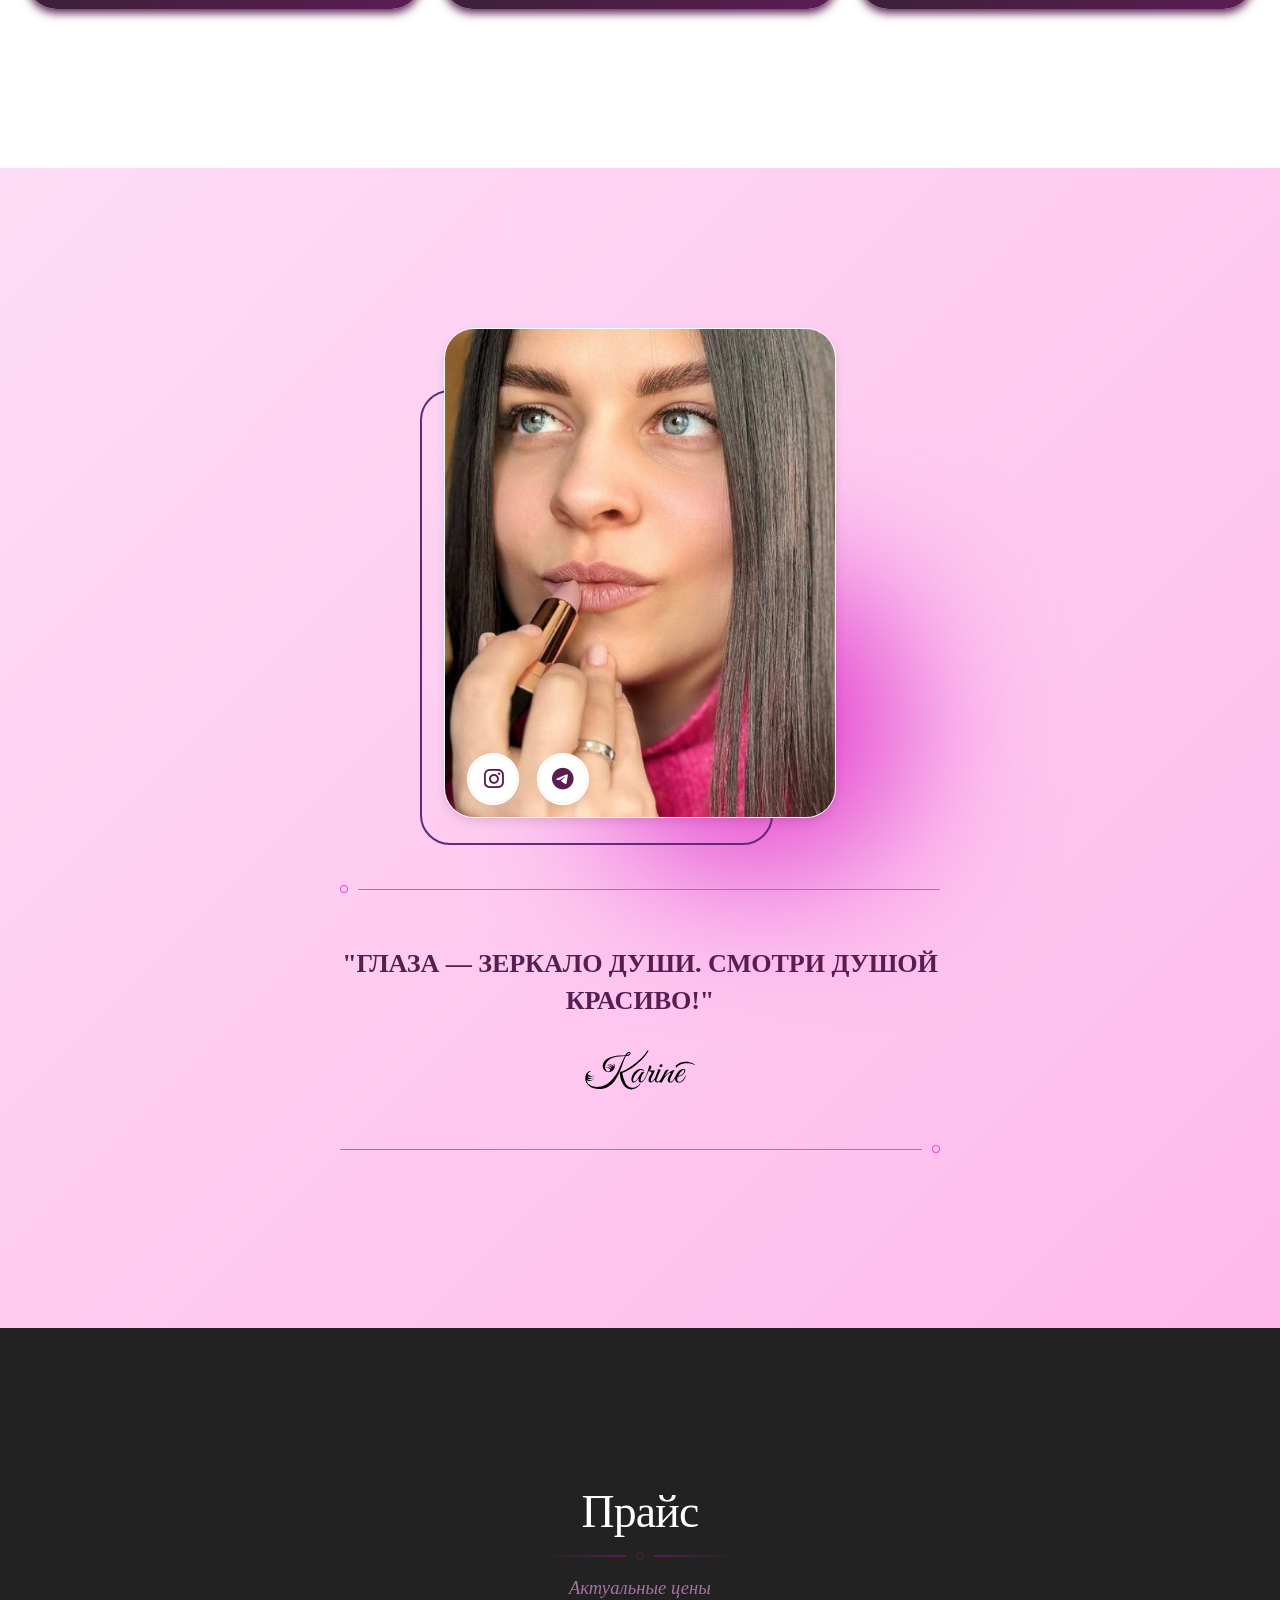
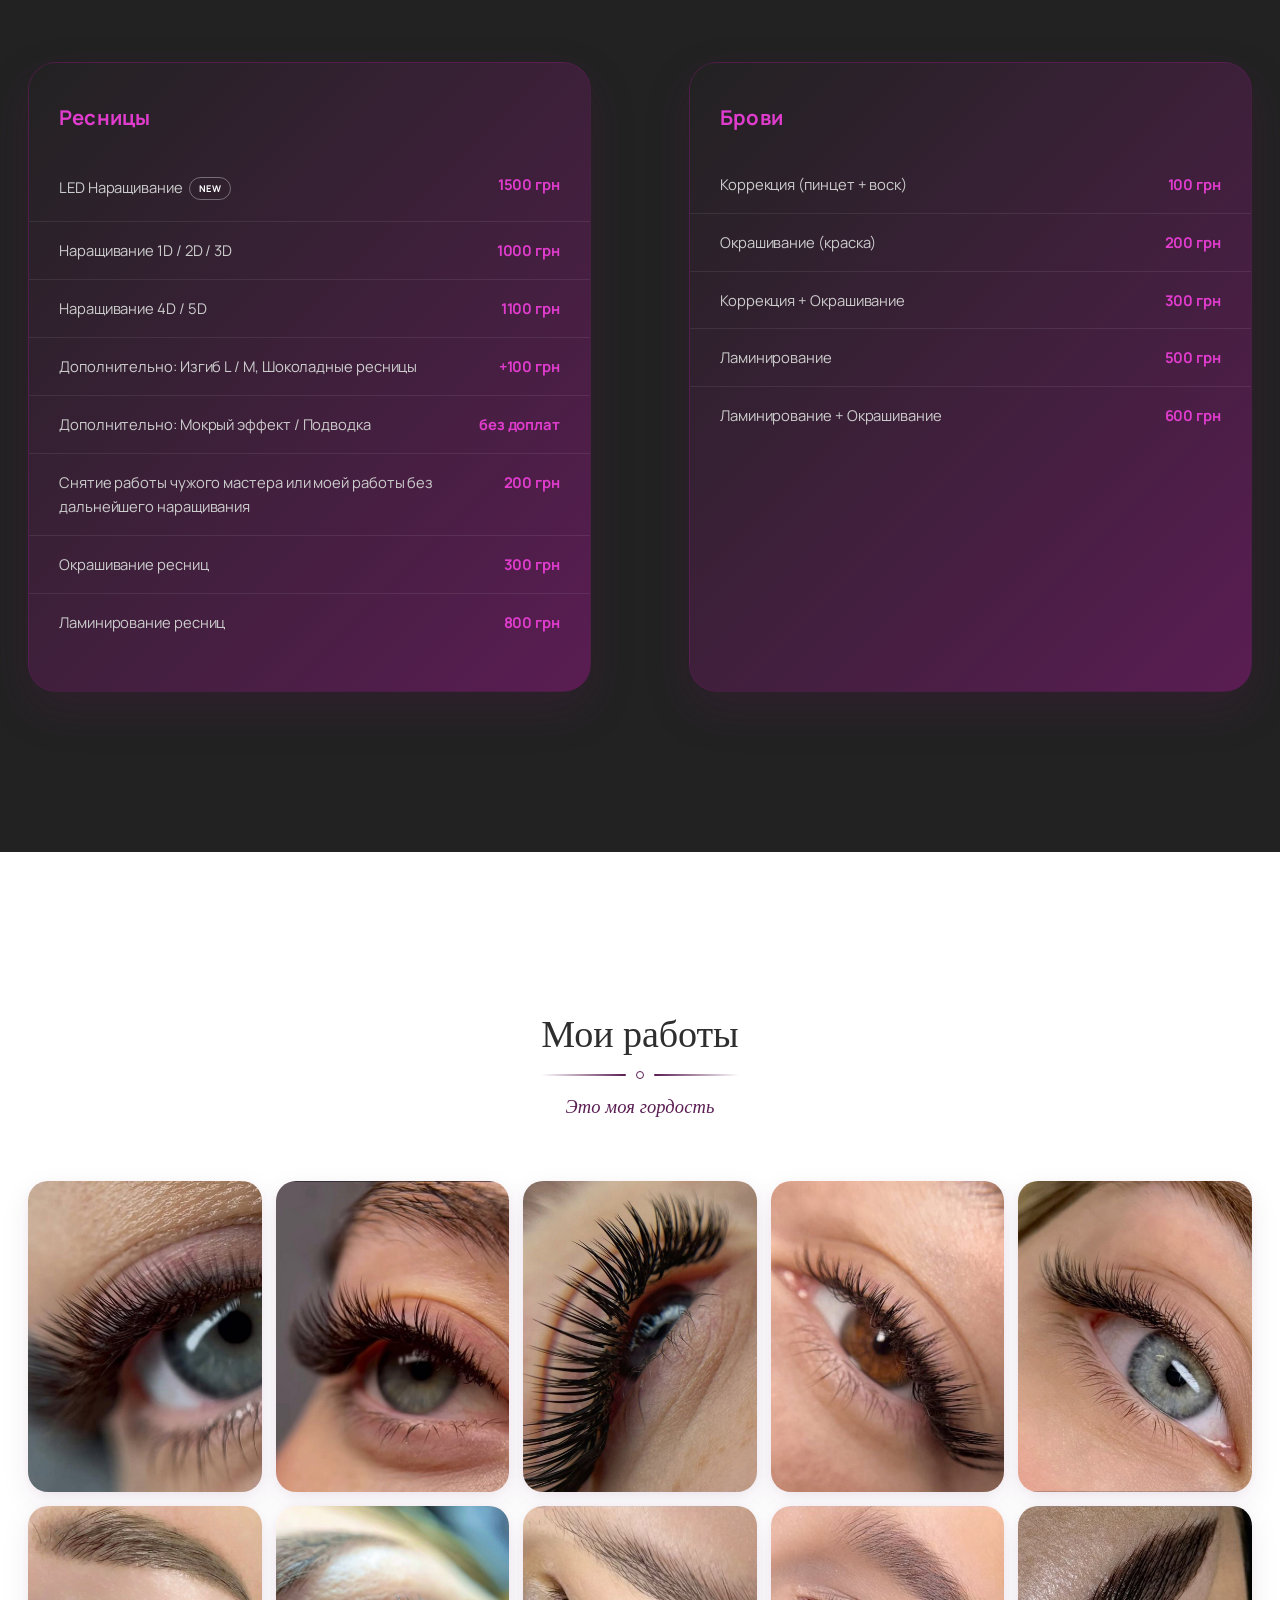
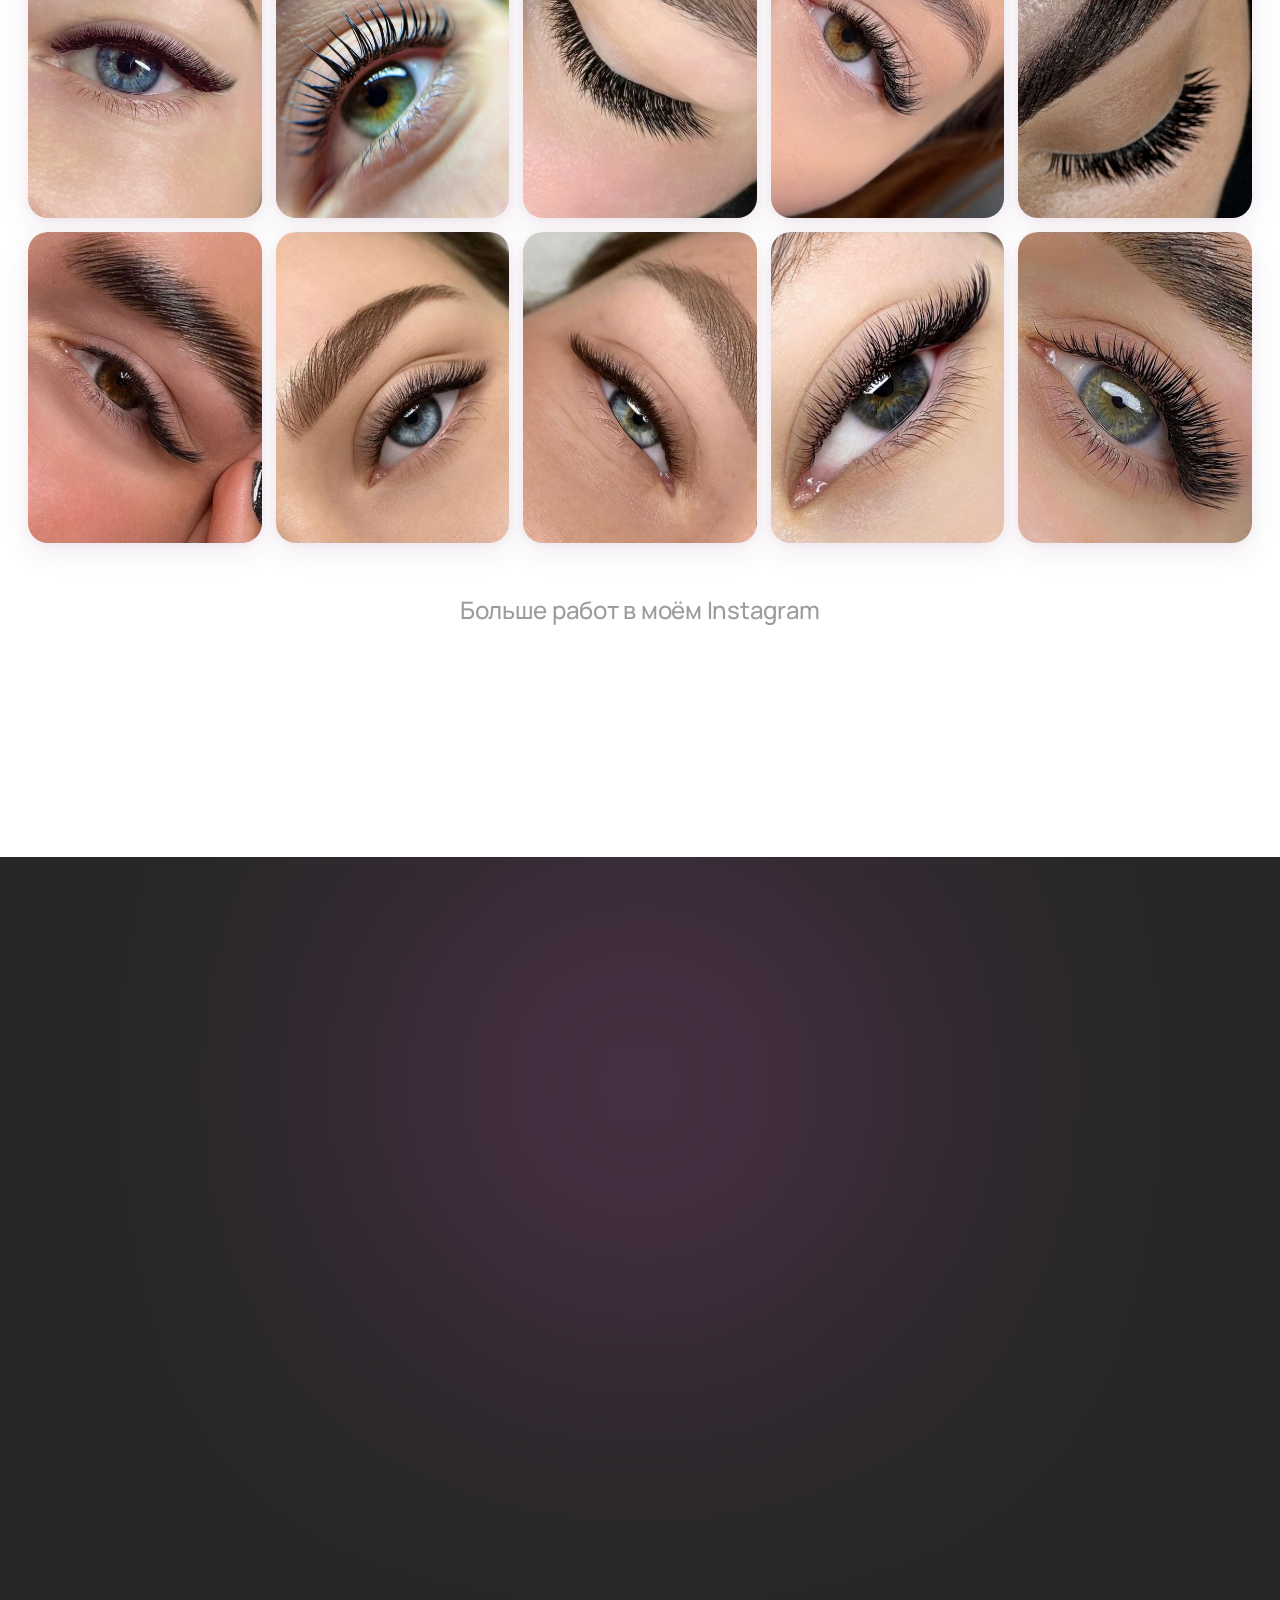
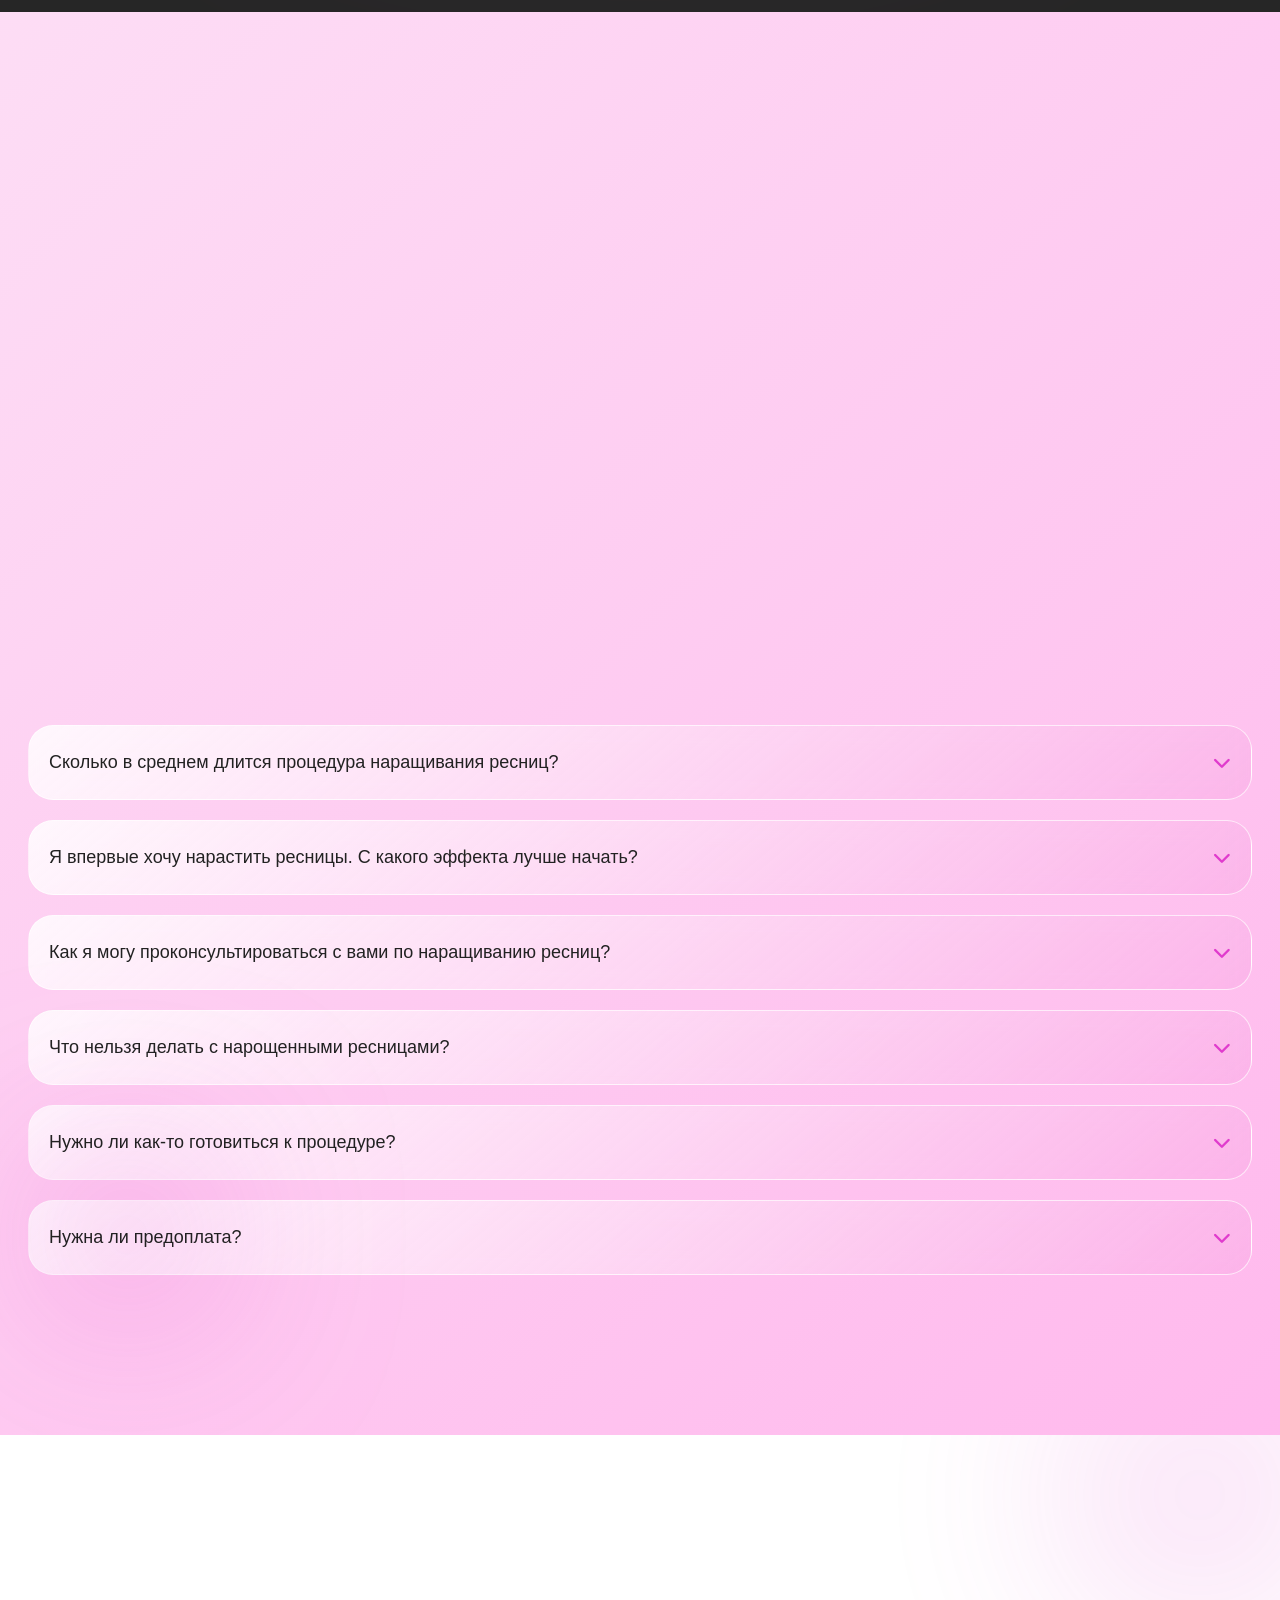
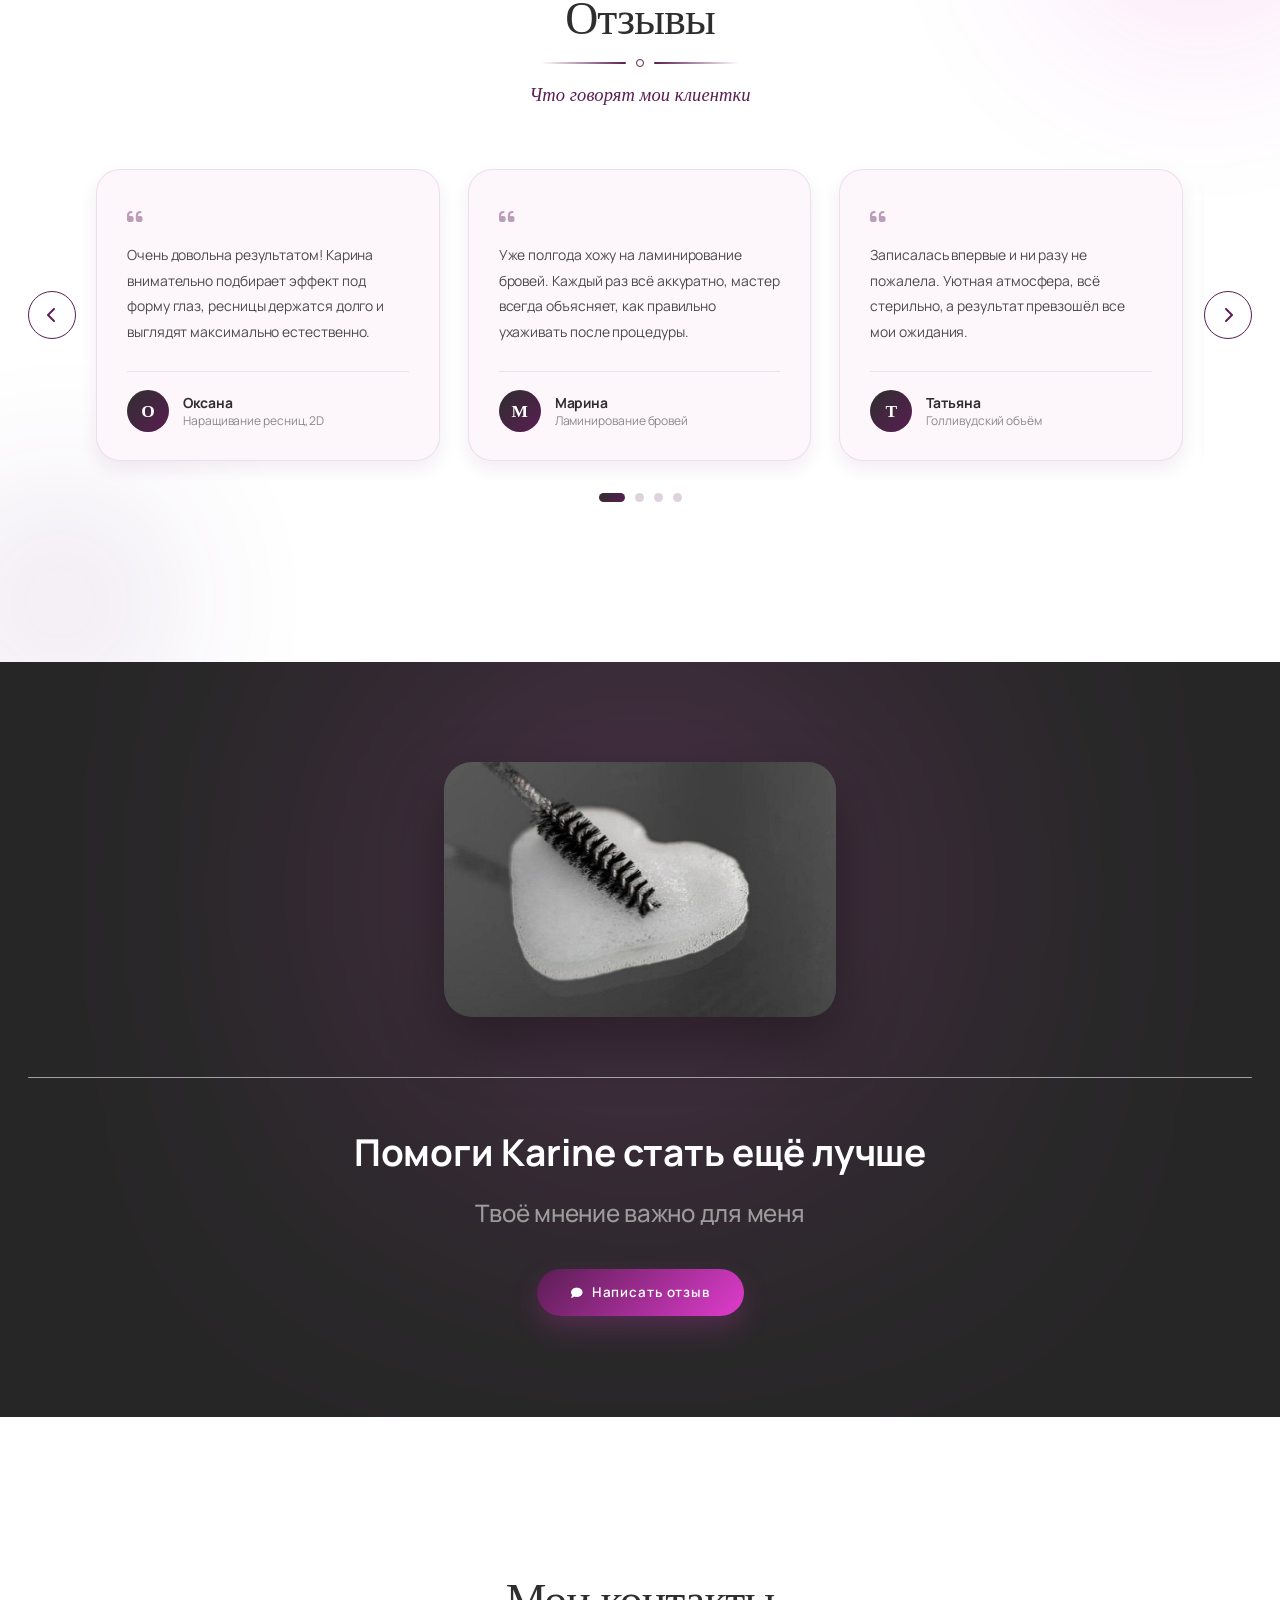
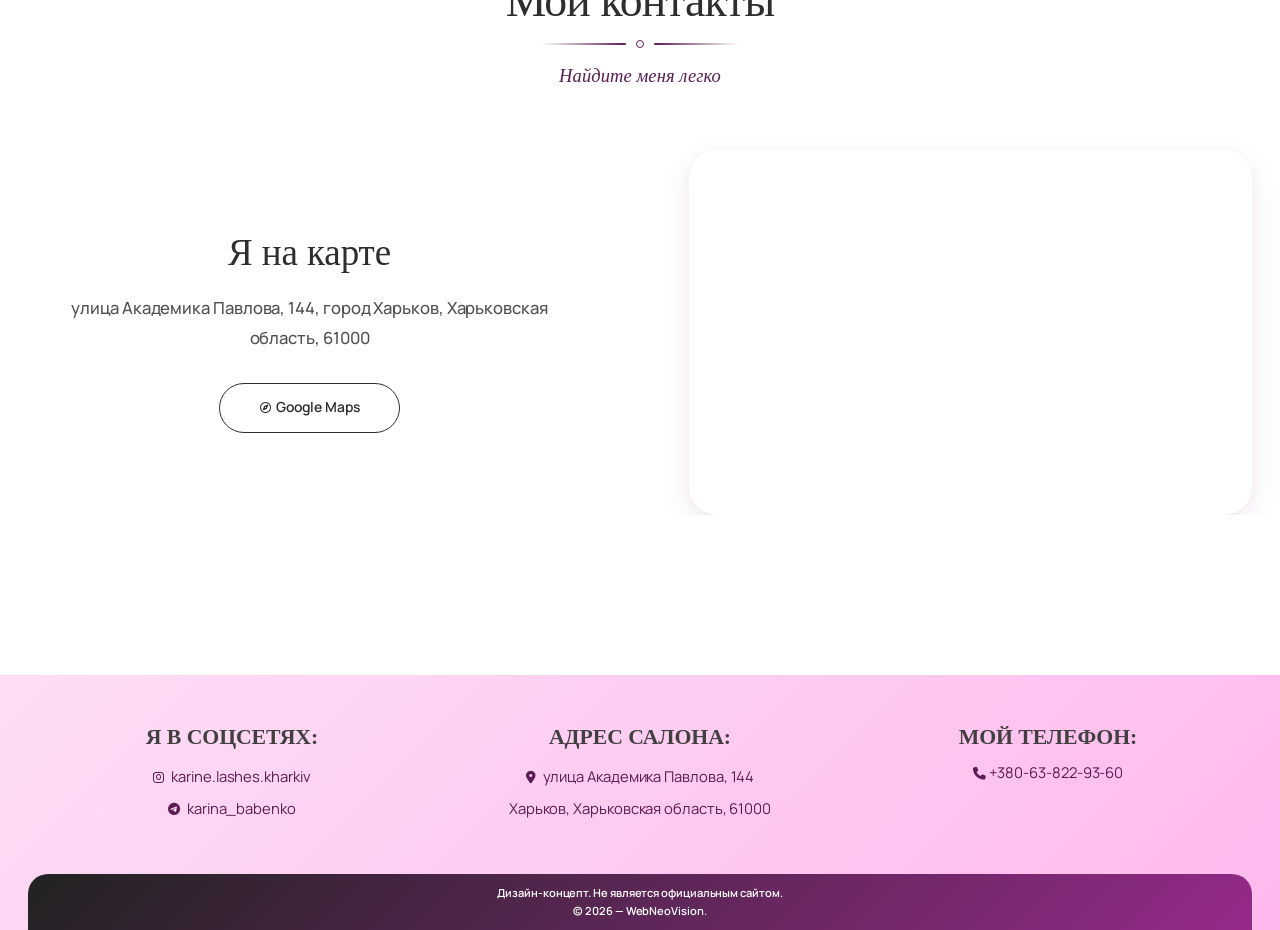
==== commit e946ac99: "Sixth commit" ====
--- a/index-ru.html
+++ b/index-ru.html
@@ -33,6 +33,7 @@
             </ul>
             <div class="site-header__right">
                 <div class="site-lang">
+                    <i class="fa-solid fa-globe"></i>
                     <a href="index.html">UK</a>
                     <a href="index-ru.html" class="is-active">RU</a>
                 </div>
@@ -70,6 +71,7 @@
 
     <div class="site-lang site-lang--drawer">
         <a href="index.html">UK</a>
+        <i class="fa-solid fa-globe"></i>
         <a href="index-ru.html" class="is-active">RU</a>
     </div>
 
@@ -99,9 +101,9 @@
 
     <section class="intro2" id="features">
         <div class="container">
-            <h1 class="my_features">Мой подход</h1>
-            <div class="hr_wr"><div class="hr1_usual"></div><i class="square-outline"></i><div class="hr2_usual"></div></div>
-            <h2 class="my_features_sub">Основа моего дела</h2>
+            <h1 class="my_features reveal">Мой подход</h1>
+            <div class="hr_wr reveal"><div class="hr1_usual"></div><i class="square-outline"></i><div class="hr2_usual"></div></div>
+            <h2 class="my_features_sub reveal">Основа моего дела</h2>
             <div class="features">
                 <div class="features__item reveal"><i class="fa-solid fa-award features__icon"></i><h4 class="features__title">Я работаю не на скорость, а на качество</h4><div class="features__text">Мои работы — это мой почерк, репутация и лицо. Поэтому качество своей работы я всегда ставлю на первое место.</div></div>
                 <div class="features__item reveal"><i class="fa-solid fa-handshake features__icon"></i><h4 class="features__title">Уважаю ваши потребности и ожидаю того же к себе</h4><div class="features__text">Не принимаю и отменяю запись, если вы воспользовались парфюмом в день прихода ко мне на процедуру (у меня сильная аллергия).</div></div>
@@ -130,9 +132,9 @@
 
     <section class="price" id="price">
         <div class="container">
-            <h1 class="section-title">Прайс</h1>
-            <div class="hr_wr"><div class="hr1_usual"></div><i class="square-outline"></i><div class="hr2_usual"></div></div>
-            <h2 class="my_features_sub_price">Актуальные цены</h2>
+            <h1 class="section-title reveal">Прайс</h1>
+            <div class="hr_wr reveal"><div class="hr1_usual"></div><i class="square-outline"></i><div class="hr2_usual"></div></div>
+            <h2 class="my_features_sub_price reveal">Актуальные цены</h2>
             <div class="price__category_wr">
                 <div class="price__category_lashes reveal">
                     <h3 class="price__category-title">Ресницы</h3>
@@ -163,9 +165,9 @@
 
     <div class="works" id="works">
         <div class="container">
-            <h1 class="my_works">Мои работы</h1>
-            <div class="hr_wr"><div class="hr1_usual"></div><i class="square-outline"></i><div class="hr2_usual"></div></div>
-            <h2 class="my_features_sub">Это моя гордость</h2>
+            <h1 class="my_works reveal">Мои работы</h1>
+            <div class="hr_wr reveal"><div class="hr1_usual"></div><i class="square-outline"></i><div class="hr2_usual"></div></div>
+            <h2 class="my_features_sub reveal">Это моя гордость</h2>
             <div class="works__grid">
                 <div class="works__item reveal"><img class="works__photo" src="img/work1.jpg" alt="work"><div class="works__content"><div class="works__title">Шоколадные ресницы</div><div class="sep"></div><div class="works__text">изгиб L</div></div></div>
                 <div class="works__item reveal"><img class="works__photo" src="img/work2.jpg" alt="work"><div class="works__content"><div class="works__title">Мокрый эффект</div><div class="sep"></div><div class="works__text">изгиб С</div></div></div>
@@ -185,7 +187,7 @@
             </div>
             <div class="way_to_inst reveal">
                 <h3 class="intro_title_download">Больше работ в моём Instagram</h3>
-                <a class="inst_special_link" href="https://www.instagram.com/karine.lashes.kharkiv/"><i class="fa-brands fa-instagram"></i>&nbsp; karine.lashes.kharkiv</a>
+                <a class="inst_special_link reveal" href="https://www.instagram.com/karine.lashes.kharkiv/"><i class="fa-brands fa-instagram"></i>&nbsp; karine.lashes.kharkiv</a>
             </div>
         </div>
     </div>
@@ -202,9 +204,9 @@
 
     <section class="faq" id="faq">
         <div class="container">
-            <h2 class="my_features">FAQ</h2>
-            <div class="hr_wr"><div class="hr1_usual"></div><i class="square-outline"></i><div class="hr2_usual"></div></div>
-            <h2 class="my_features_sub">Неуместных вопросов не бывает</h2>
+            <h2 class="my_features reveal">FAQ</h2>
+            <div class="hr_wr reveal"><div class="hr1_usual"></div><i class="square-outline"></i><div class="hr2_usual"></div></div>
+            <h2 class="my_features_sub reveal">Неуместных вопросов не бывает</h2>
             <div class="faq__item reveal"><button class="faq__question"><span>Сколько держатся нарощенные ресницы?</span><i class="fa-solid fa-chevron-down"></i></button><div class="faq__answer"><img class="answer_img" src="img/portrait.jpg" alt="karine">В среднем нарощенные ресницы держатся 3–4 недели (при правильном уходе и соблюдении рекомендаций).</div></div>
             <div class="faq__item reveal"><button class="faq__question"><span>Можно ли приходить на процедуру с макияжем?</span><i class="fa-solid fa-chevron-down"></i></button><div class="faq__answer"><img class="answer_img" src="img/portrait.jpg" alt="karine">Желательно приходить без макияжа глаз — это сократит время процедуры и обеспечит лучший результат.</div></div>
             <div class="faq__item reveal"><button class="faq__question"><span>Можно ли записаться на процедуру в нерабочее время?</span><i class="fa-solid fa-chevron-down"></i></button><div class="faq__answer"><img class="answer_img" src="img/portrait.jpg" alt="karine">Да, иногда я могу подстроить свой график под вас. Этот момент обязательно согласовывается заранее.</div></div>
@@ -222,9 +224,9 @@
     <section class="reviews" id="reviews">
         <div class="container">
 
-            <h1 class="my_features">Отзывы</h1>
-            <div class="hr_wr"><div class="hr1_usual"></div><i class="square-outline"></i><div class="hr2_usual"></div></div>
-            <h2 class="my_features_sub">Что говорят мои клиентки</h2>
+            <h1 class="my_features reveal">Отзывы</h1>
+            <div class="hr_wr reveal"><div class="hr1_usual"></div><i class="square-outline"></i><div class="hr2_usual"></div></div>
+            <h2 class="my_features_sub reveal">Что говорят мои клиентки</h2>
 
             <div class="reviews-slider reveal">
 
@@ -341,7 +343,7 @@
 
             </div>
 
-            <div class="reviews-slider__dots"></div>
+            <div class="reviews-slider__dots reveal"></div>
 
         </div>
     </section>
@@ -358,9 +360,9 @@
 
     <section class="contacts" id="contacts">
         <div class="container">
-            <h1 class="my_features">Мои контакты</h1>
-            <div class="hr_wr"><div class="hr1_usual"></div><i class="square-outline"></i><div class="hr2_usual"></div></div>
-            <h2 class="my_features_sub">Найдите меня легко</h2>
+            <h1 class="my_features reveal">Мои контакты</h1>
+            <div class="hr_wr reveal"><div class="hr1_usual"></div><i class="square-outline"></i><div class="hr2_usual"></div></div>
+            <h2 class="my_features_sub reveal">Найдите меня легко</h2>
             <div class="intro_wrapper_cont reveal">
                 <div class="text reveal">
                     <h1 class="intro_title_map">Я на карте</h1>
--- a/css/header.css
+++ b/css/header.css
@@ -92,6 +92,11 @@
     backdrop-filter: blur(8px);
     -webkit-backdrop-filter: blur(8px);
     gap: 8px;
+}
+.site-lang i {
+    font-size: 18px;
+    font-weight: 700;
+    color: #5a1d53;
 }
 .site-lang a {
     font-size: 13px;
@@ -258,7 +263,7 @@
     transform: translateY(-2px);
 }
 
-@media (max-width: 900px) {
+@media (max-width: 1000px) {
     .site-nav { display: none; }
     .site-header__inner { grid-template-columns: 1fr auto auto; height: 60px; padding: 0 14px; }
     .site-burger { display: block; }
@@ -270,7 +275,7 @@
     .site-lang a { padding: 5px 10px; font-size: 12px; }
     .site-lang--drawer {
         display: flex;
-        width: 110px;
+        width: 140px;
     }
 }
 
--- a/css/main.css
+++ b/css/main.css
@@ -1440,7 +1440,8 @@
 .reviews-slider__track {
     display: flex;
     gap: 28px;
-    transition: transform 0.5s cubic-bezier(0.25, 0.8, 0.25, 1);
+    will-change: transform;
+    transition: transform 0.6s cubic-bezier(0.22, 1, 0.36, 1);
 }
 
 
@@ -2303,7 +2304,7 @@
     }
 }
 
-@media (max-width: 900px) {
+@media (max-width: 1000px) {
     .features__item:last-child {
         margin-bottom: 0px;
     }
--- a/css/modern.css
+++ b/css/modern.css
@@ -76,8 +76,8 @@
 .site-nav li a:hover::after { width: 22px; }
 
 .site-lang {
-    padding: 5px;
-    gap: 5px;
+    padding: 5px 8px;
+    gap: 7px;
     background: rgba(255,255,255,.85);
     border: 1px solid rgba(90,29,83,.10);
     box-shadow: inset 0 1px 0 rgba(255,255,255,.9);
@@ -321,7 +321,7 @@
     .my_features, .section-title { font-size: 36px; }
 }
 
-@media (max-width: 900px) {
+@media (max-width: 1000px) {
     .container { padding: 0 20px; }
     .works__grid { grid-template-columns: repeat(3, 1fr); gap: 12px; }
     .features__item { width: 100%; padding: 42px 30px; }
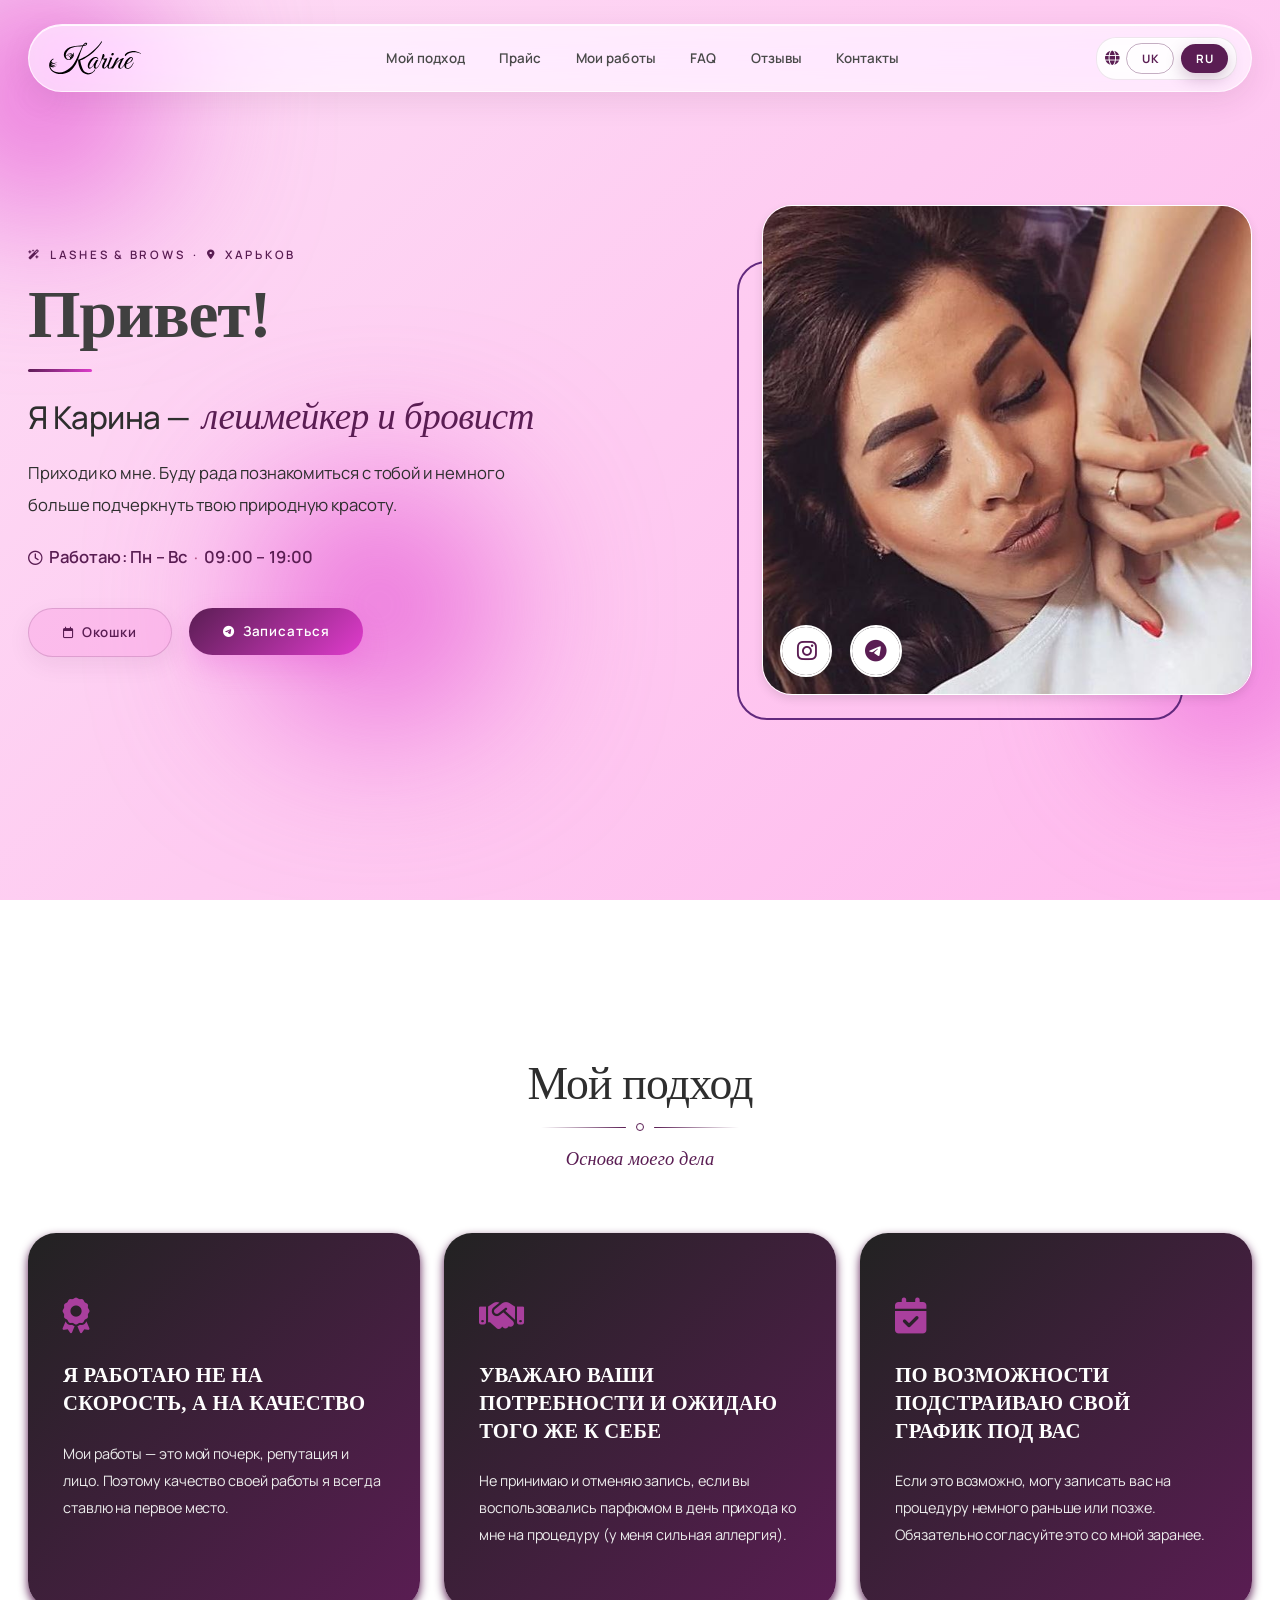
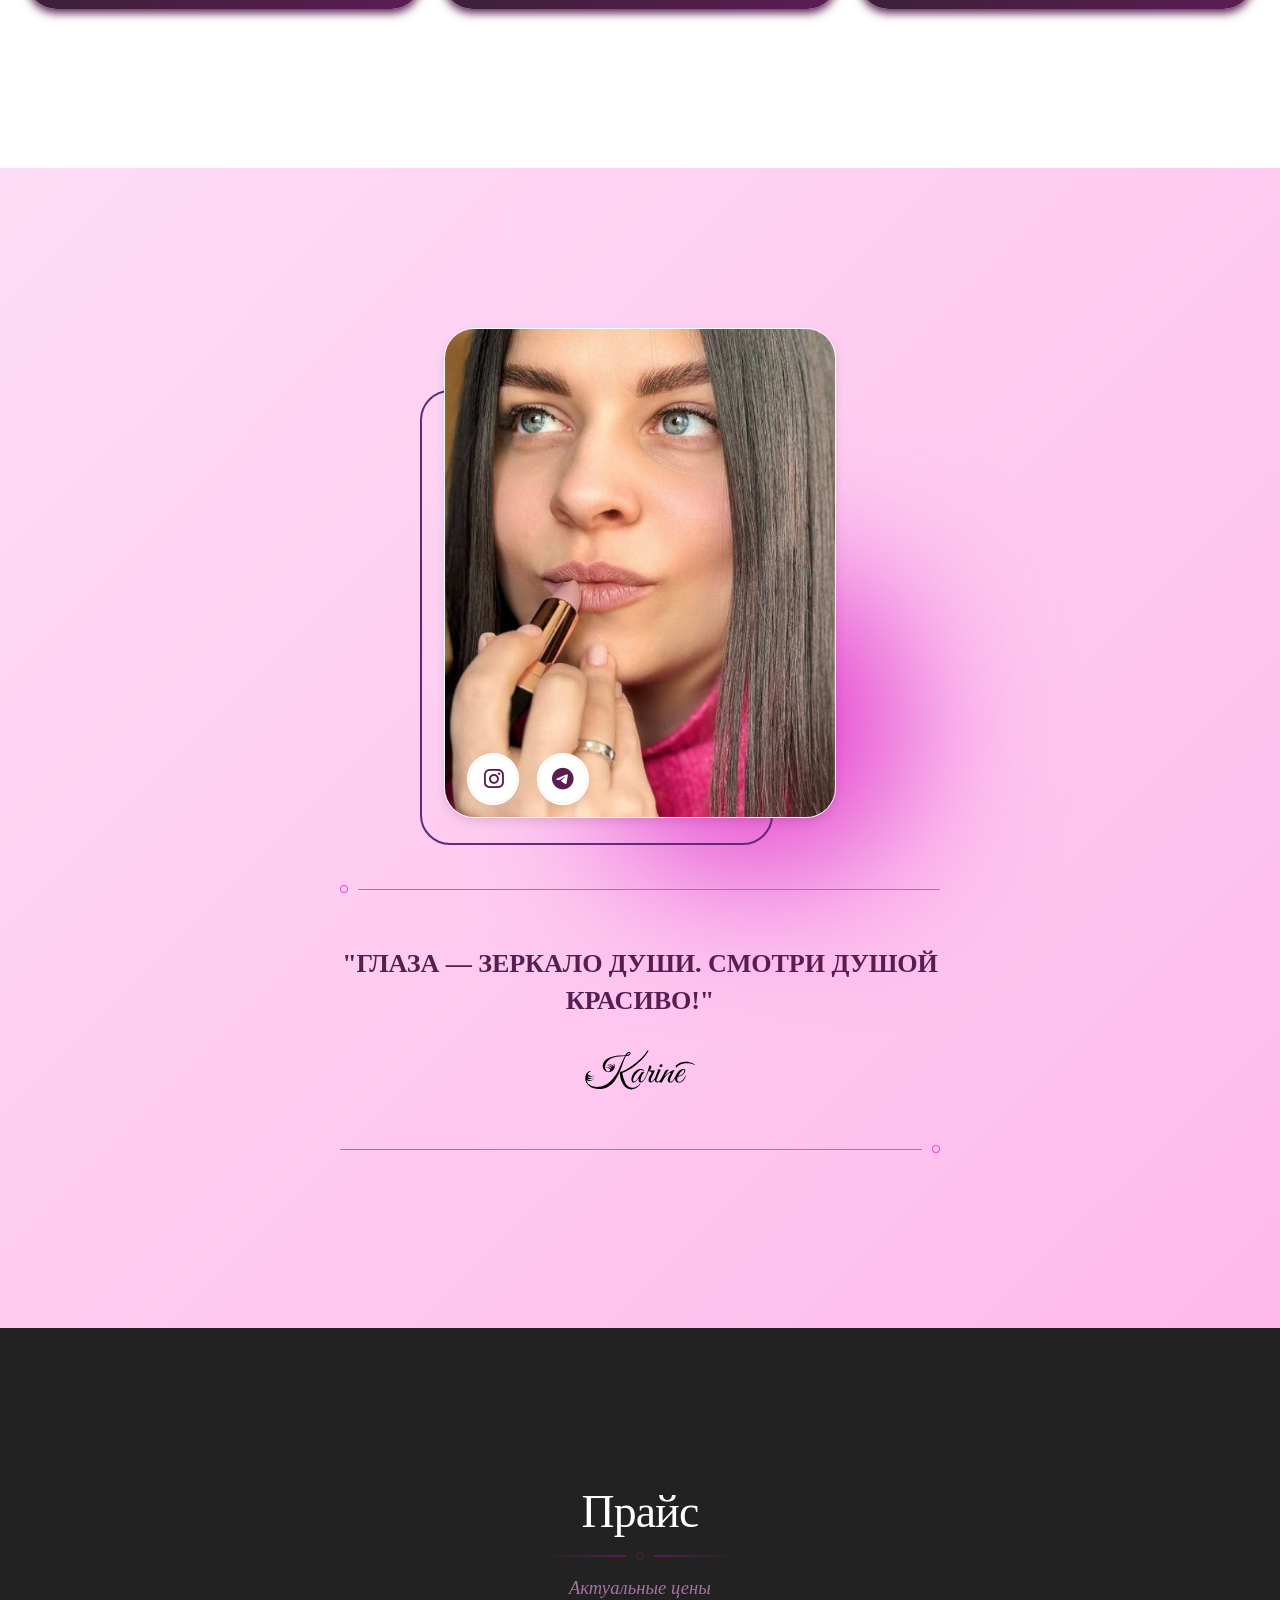
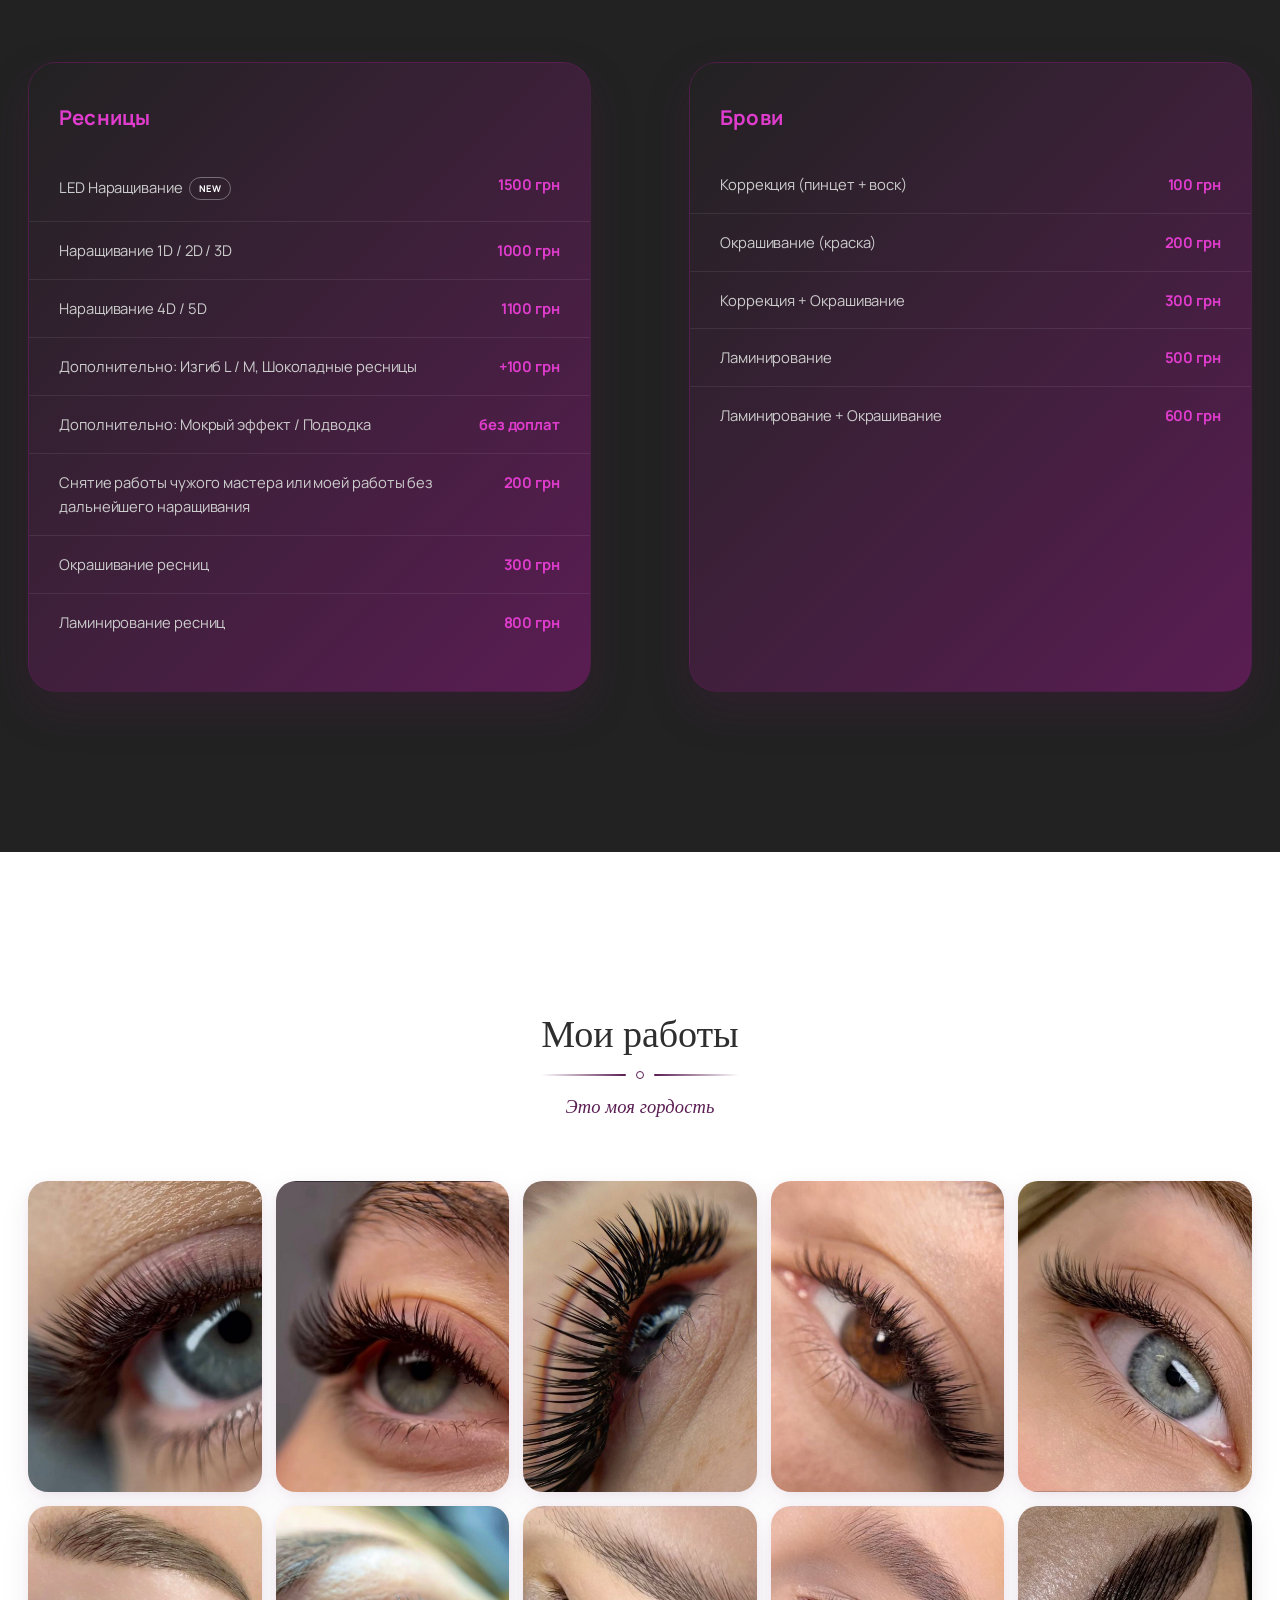
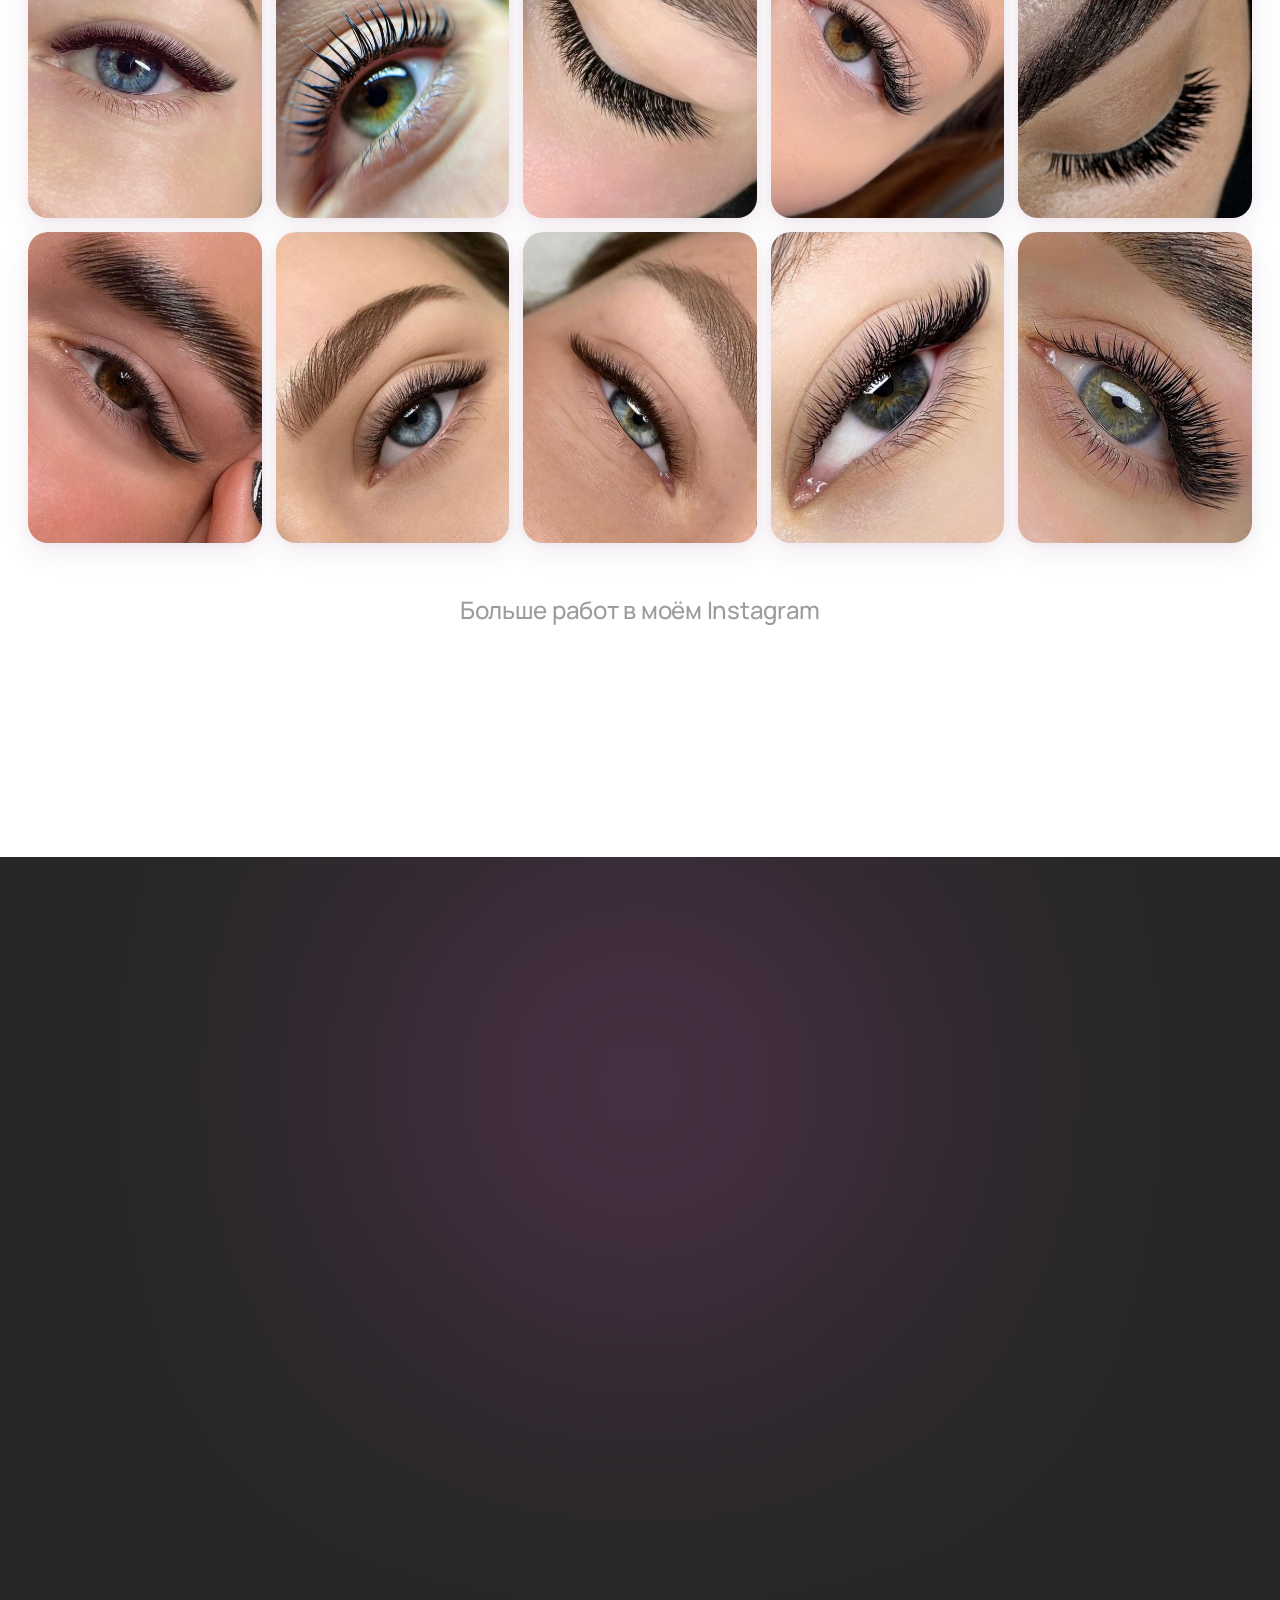
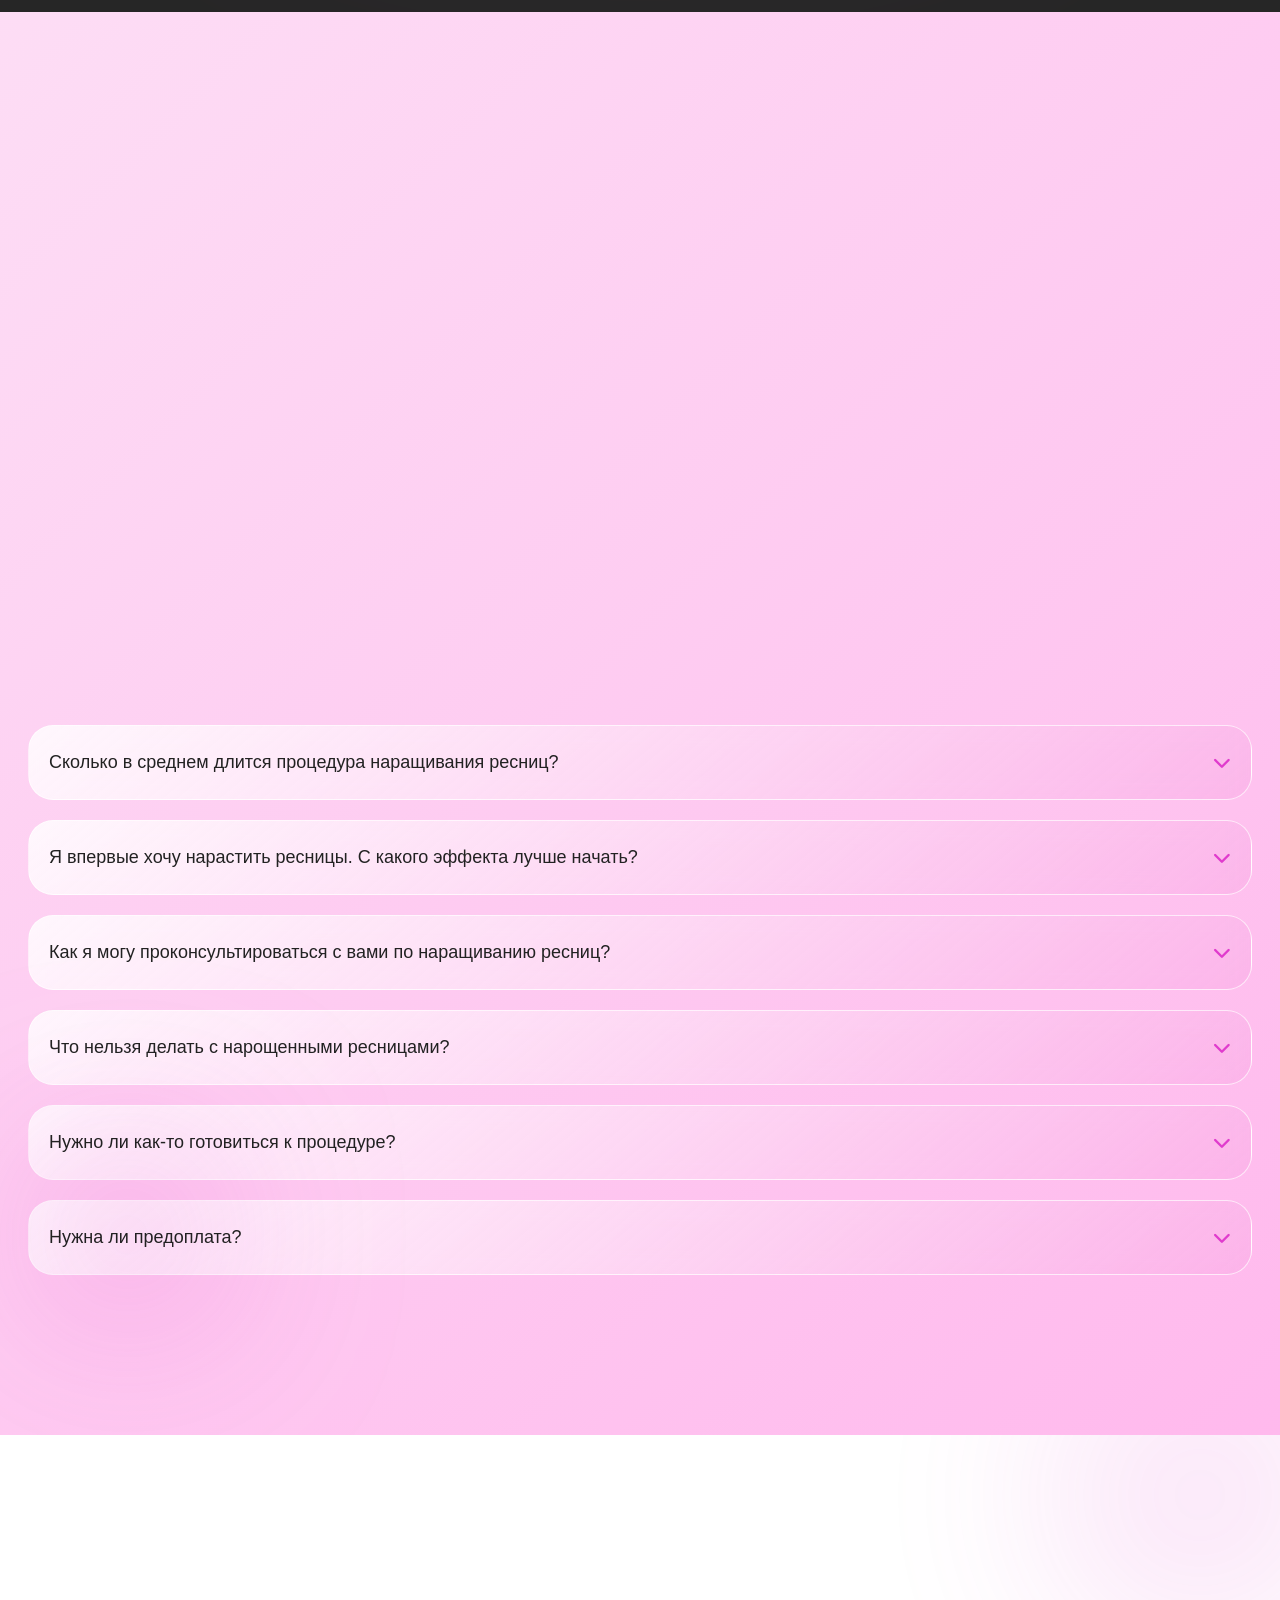
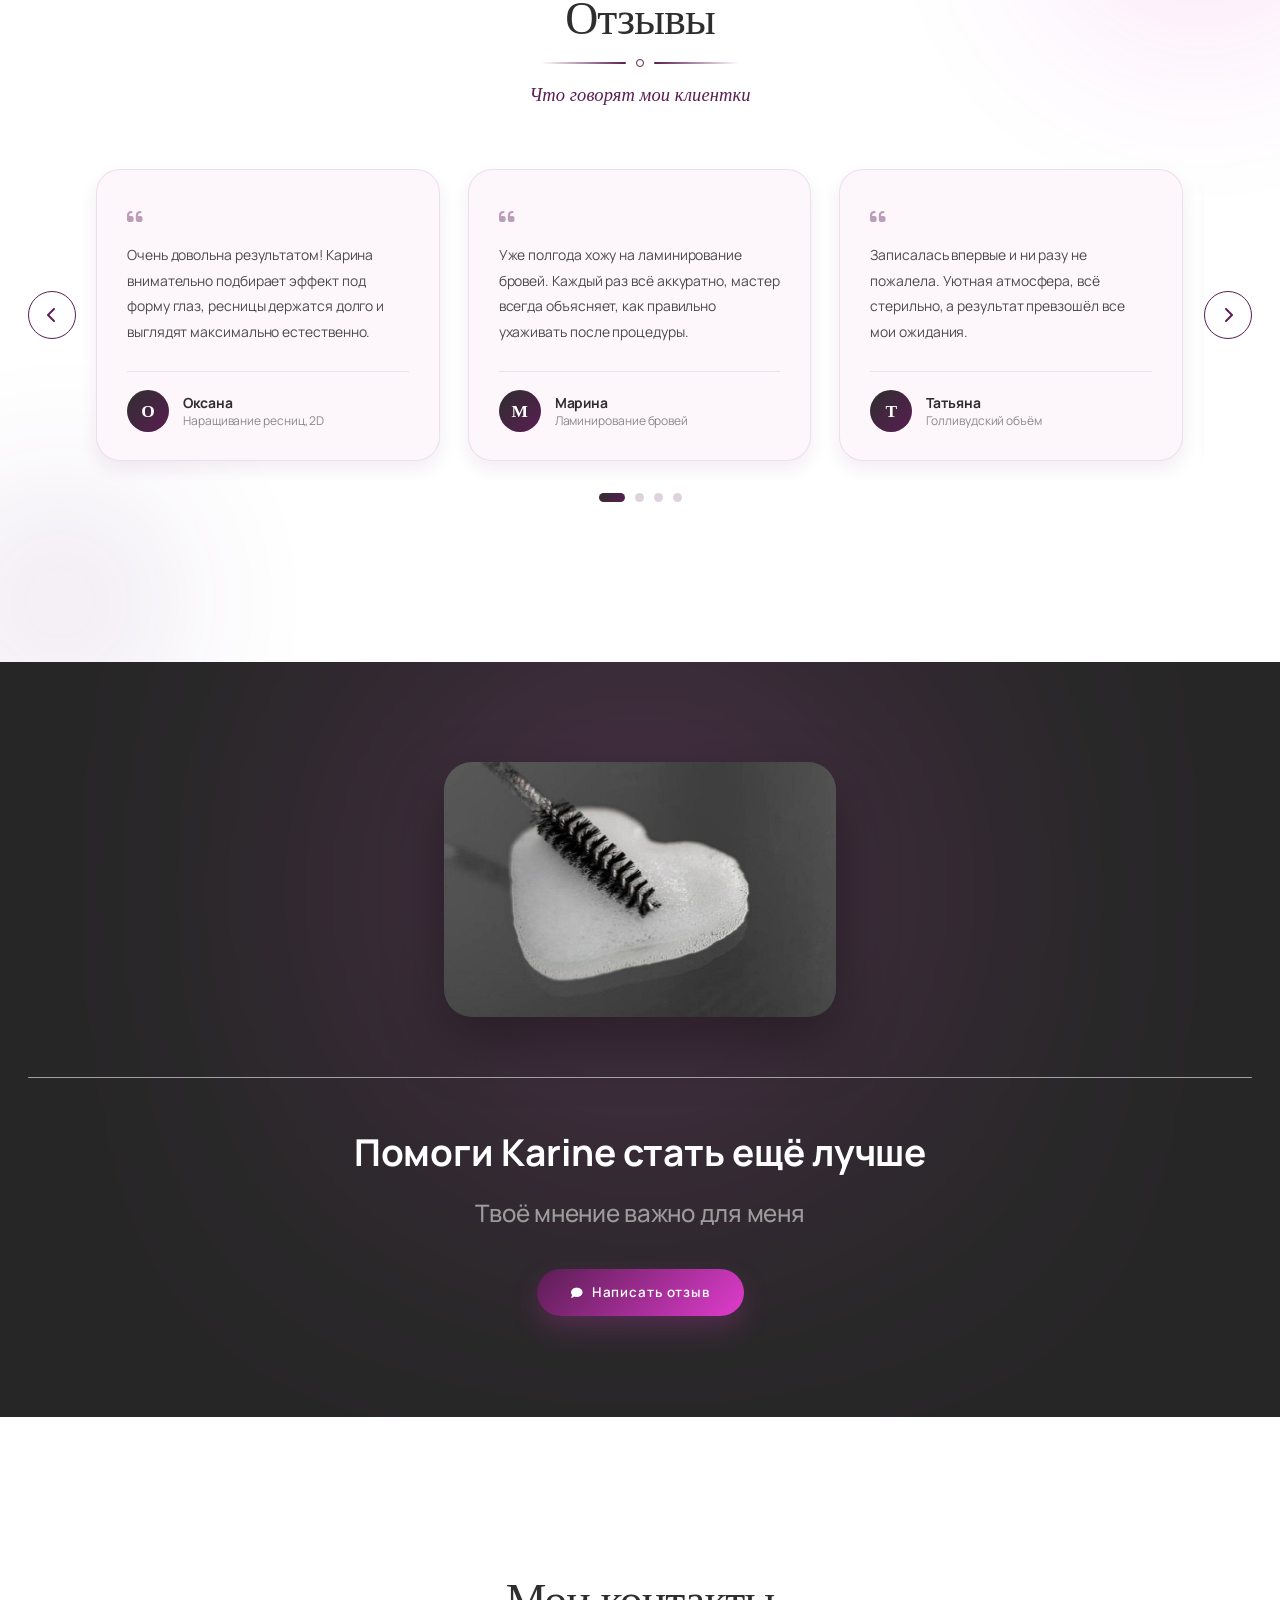
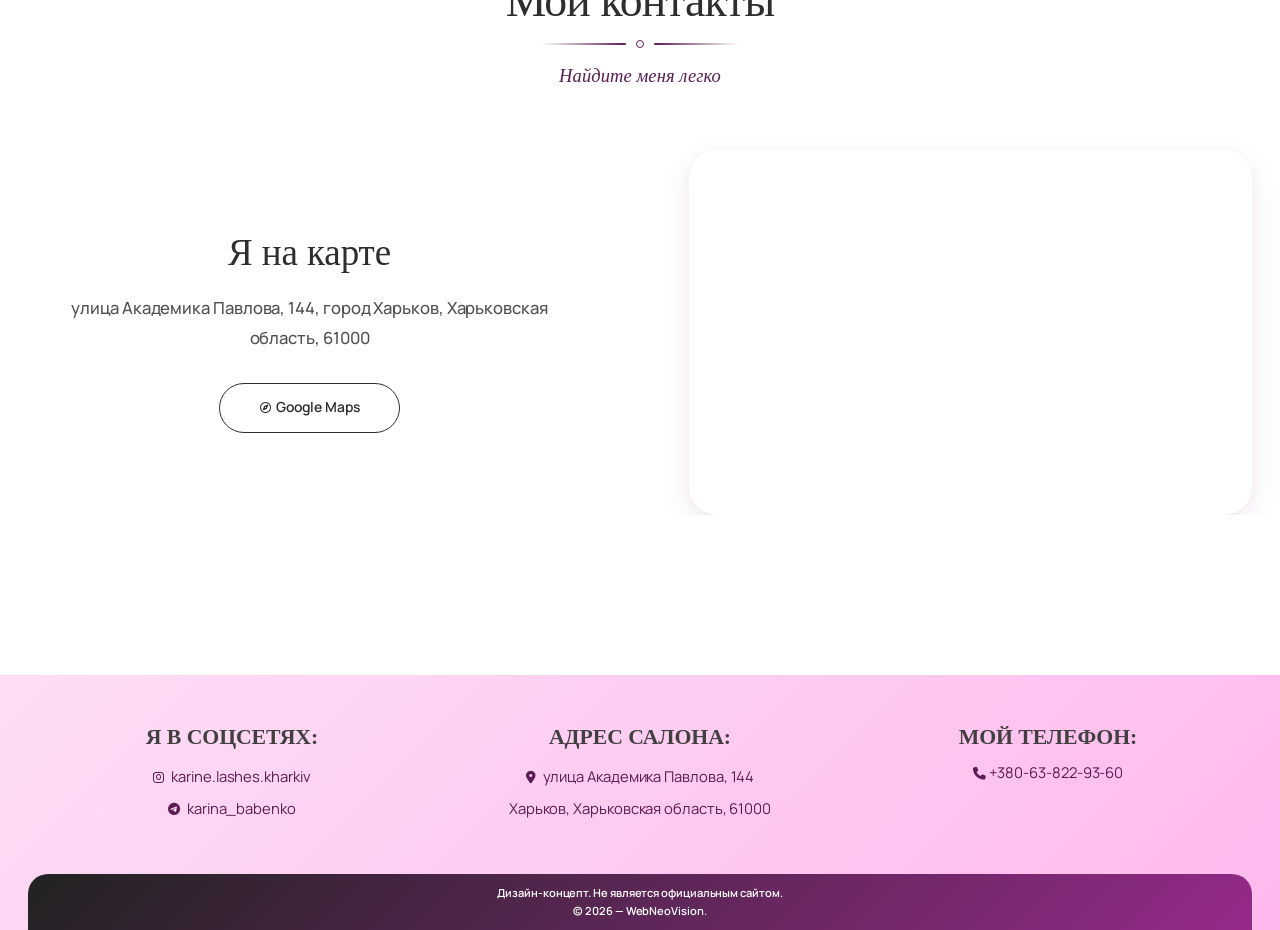
==== commit 215cb6fe: "Seventh commit" ====
--- a/index-ru.html
+++ b/index-ru.html
@@ -56,7 +56,7 @@
 
     <div class="site-drawer-divider"></div>
 
-    <div class="site-drawer-socials">
+    <!--<div class="site-drawer-socials">
         <a href="https://www.instagram.com/karine.lashes.kharkiv/" target="_blank" rel="noopener noreferrer" aria-label="Instagram">
             <i class="fa-brands fa-instagram"></i>
         </a>
@@ -66,14 +66,21 @@
         <a href="tel:+380638229360" class="footer__phone">
             <i class="fa-solid fa-phone"></i>
         </a>
-    </div>
-    </nav>
-
-    <div class="site-lang site-lang--drawer">
+    </div>-->
+
+    <div class="site-lang">
         <a href="index.html">UK</a>
         <i class="fa-solid fa-globe"></i>
         <a href="index-ru.html" class="is-active">RU</a>
     </div>
+
+    </nav>
+
+    <!--<div class="site-lang site-lang--drawer">
+        <a href="index.html">UK</a>
+        <i class="fa-solid fa-globe"></i>
+        <a href="index-ru.html" class="is-active">RU</a>
+    </div>-->
 
     <section class="intro">
         <div class="container">
--- a/css/header.css
+++ b/css/header.css
@@ -159,7 +159,7 @@
 /* Mobile drawer */
 .site-drawer {
     position: fixed;
-    top: 100px;
+    top: 115px;
     left: 20px;
     right: 20px;
     max-width: 1210px;
@@ -167,7 +167,7 @@
     z-index: 9998;
     padding: 20px;
     border-radius: 22px;
-    background: rgba(255, 255, 255, 0.75);
+    background: rgba(255, 255, 255, .85);
     backdrop-filter: blur(22px) saturate(170%);
     -webkit-backdrop-filter: blur(250px) saturate(170%);
     border: 1px solid rgba(255, 255, 255, 0.5);
@@ -176,12 +176,17 @@
     transform: translateY(-12px) scale(0.98);
     pointer-events: none;
     transition: opacity 0.28s ease, transform 0.28s ease;
-    display: none;
+    /* display: none; */
+    /* justify-content: center; */
+    /* align-items: center; */
+    align-content: center;
+    /* margin-bottom: 14px; */
 }
 .site-drawer.is-open {
     opacity: 1;
     transform: translateY(0) scale(1);
     pointer-events: auto;
+    text-align: center;
 }
 .site-drawer ul {
     list-style: none;
@@ -207,7 +212,7 @@
 .site-lang--drawer {
     display: none;
     position: fixed;
-    bottom: calc(30px + env(safe-area-inset-bottom));
+    bottom: calc(288px + env(safe-area-inset-bottom));
     left: 50%;
     transform: translateX(-50%);
     width: 25%;
@@ -226,7 +231,7 @@
 .site-drawer-divider {
     width: 100%;
     height: 1px;
-    margin: 20px 0 20px;
+    margin: 16px 0 20px;
     background: linear-gradient(
         90deg,
         transparent 0%,
@@ -275,7 +280,12 @@
     .site-lang a { padding: 5px 10px; font-size: 12px; }
     .site-lang--drawer {
         display: flex;
-        width: 140px;
+        width: calc(100% - 40px);
+        /* margin: 0 20px; */
+        /* margin: 0 auto; */
+        height: 68px;
+        border-radius: 999px;
+        /* margin-top: 16px; */
     }
 }
 
--- a/css/main.css
+++ b/css/main.css
@@ -2208,6 +2208,7 @@
     }
     .intro_subtitle_parameters {
         margin-top: 40px;
+        margin-bottom: 30px;
     }
     .intro_title_header {
         justify-content: center;
@@ -2305,6 +2306,12 @@
 }
 
 @media (max-width: 1000px) {
+    .site-header {
+        padding: 0 20px;
+    }
+    .container {
+        padding: 0 20px;
+    }
     .features__item:last-child {
         margin-bottom: 0px;
     }
@@ -2396,7 +2403,7 @@
 
     .intro_image img {
         width: 100%;
-        margin-top: 10px;
+        margin-top: 16px;
     }
 
     .marquee__text {
@@ -2662,7 +2669,7 @@
     nav {
         position: fixed;
         height: 100vh;
-        height: 100dvh;
+        height: calc(100dvh - 200px);
     }
 
     .lang-switch {
--- a/css/modern.css
+++ b/css/modern.css
@@ -28,7 +28,7 @@
 .container { max-width: 1280px; padding: 0 28px; }
 
 /* ==================== HEADER ==================== */
-.site-header { top: 18px; }
+.site-header { top: 24px; }
 
 .site-header__inner {
     height: 68px;
@@ -78,9 +78,9 @@
 .site-lang {
     padding: 5px 8px;
     gap: 7px;
-    background: rgba(255,255,255,.85);
-    border: 1px solid rgba(90,29,83,.10);
-    box-shadow: inset 0 1px 0 rgba(255,255,255,.9);
+    /* background: rgba(255, 255, 255, .85); */
+    border: 1px solid rgba(90, 29, 83, .10);
+    box-shadow: inset 0 1px 0 rgba(255, 255, 255, .9);
 }
 
 .site-lang a {
@@ -120,7 +120,7 @@
 .my_features_sub,
 .my_features_sub_price { font-size: 17px; line-height: 1.6; letter-spacing: .005em; text-align: center; font-family: "EB Garamond", serif; }
 
-.hr1_title { height: 2px; width: 64px; margin-top: 22px; margin-bottom: 24px; }
+.hr1_title { height: 3px; width: 64px; margin-top: 22px; margin-bottom: 24px; }
 
 /* ==================== КНОПКИ ==================== */
 .button,
